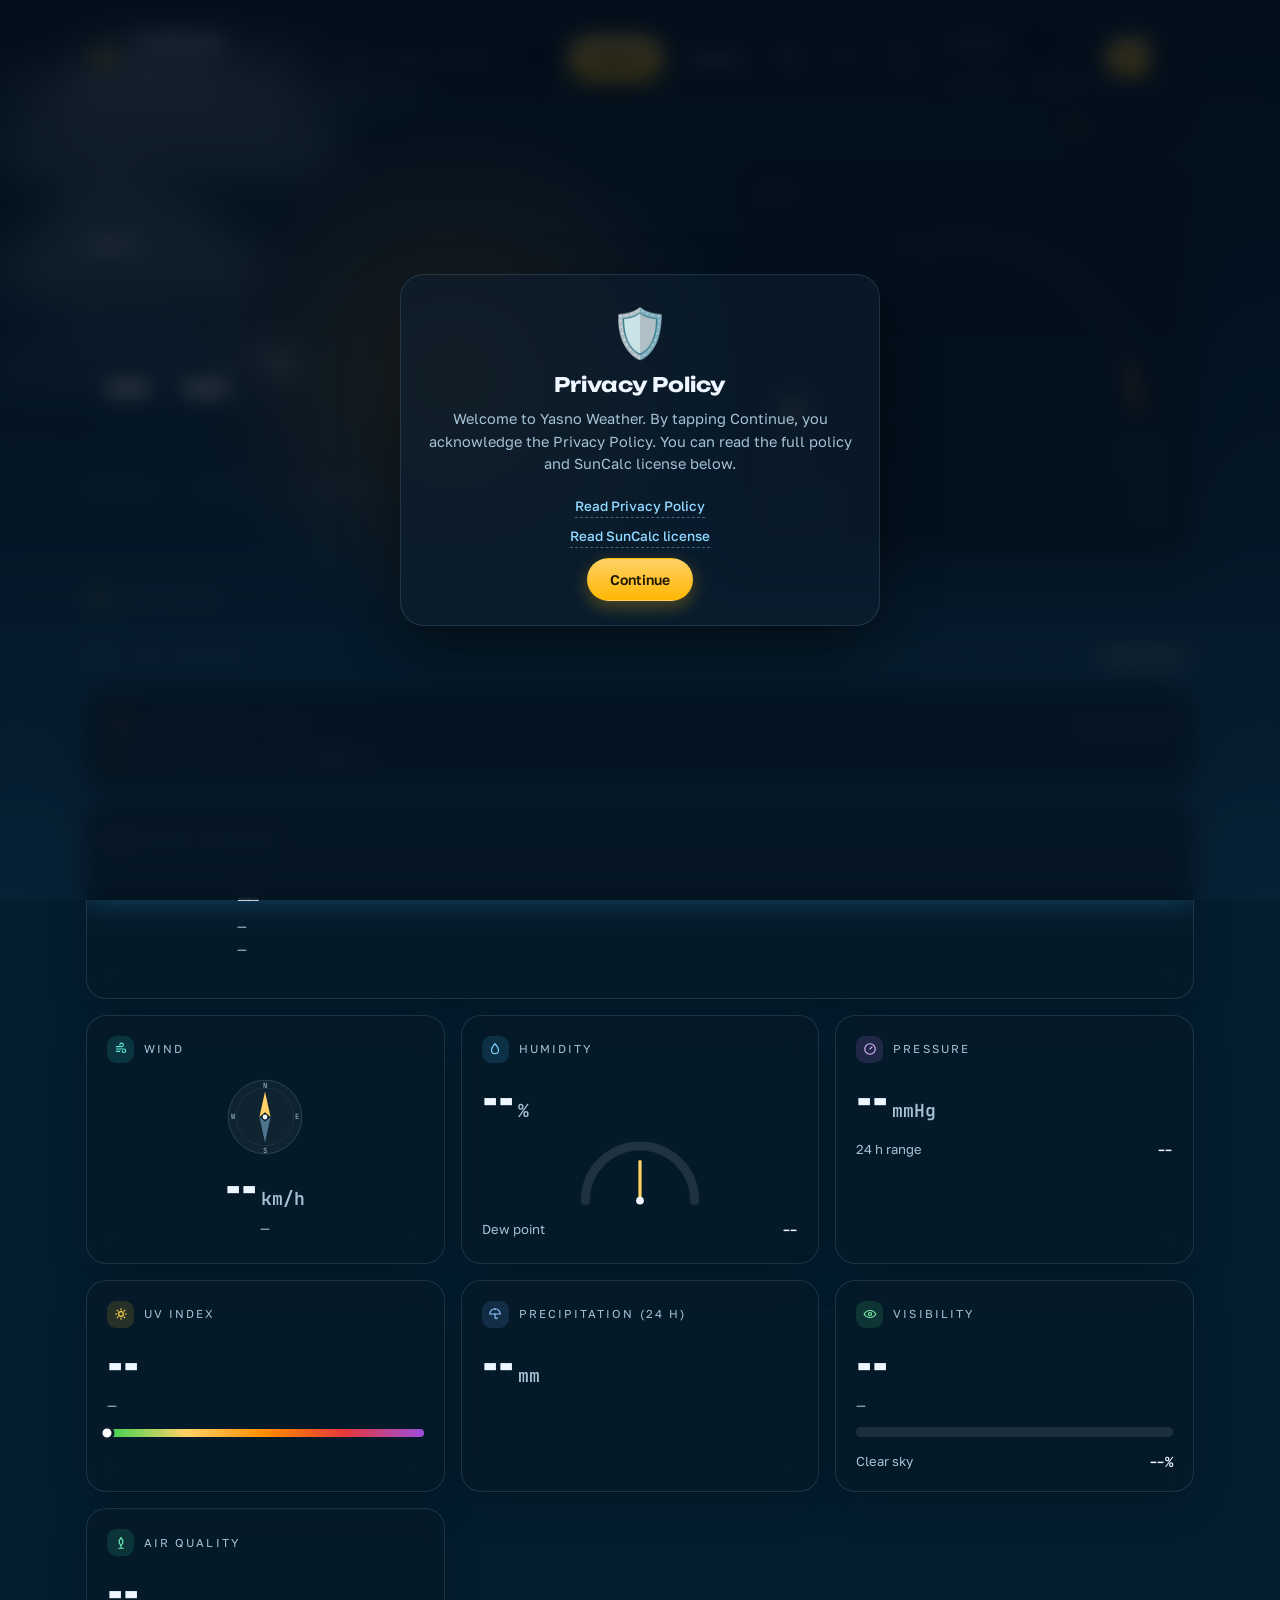
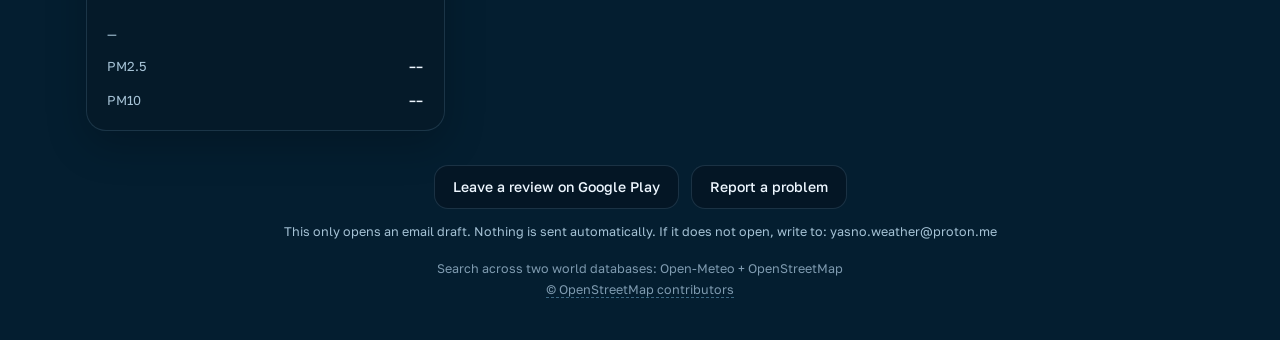
==== index.html @ 5a2e1b1b "Add files via upload" ====
<!DOCTYPE html>
<html lang="en">
<head>
<meta charset="UTF-8">
<meta name="viewport" content="width=device-width, initial-scale=1">
<meta name="theme-color" content="#041e30">
<meta name="apple-mobile-web-app-capable" content="yes">
<meta name="mobile-web-app-capable" content="yes">
<meta name="apple-mobile-web-app-status-bar-style" content="black-translucent">
<meta name="apple-mobile-web-app-title" content="Yasno">
<title>Yasno — smart weather worldwide</title>
<meta name="description" content="Yasno — accurate weather forecast for any city, village or island worldwide. Free, no ads, works offline.">
<link rel="preconnect" href="https://fonts.googleapis.com">
<link rel="preconnect" href="https://fonts.gstatic.com" crossorigin>
<link href="https://fonts.googleapis.com/css2?family=Unbounded:wght@500;700&family=Golos+Text:wght@400;500;600&family=JetBrains+Mono:wght@400;600;700&display=swap" rel="stylesheet">
<link rel="manifest" href="manifest.json">
<link rel="apple-touch-icon" href="icon-192.png">

<style>
:root{
  --ink:#eef7ff; --mut:#a6c3d6; --dim:#7f9bb0;
  --panel:rgba(9,24,38,.55); --panel2:rgba(13,31,48,.6); --line:rgba(160,215,255,.14);
  --acc:#ffb703; --acc2:#8fd8ff;
  --disp:'Unbounded',system-ui,sans-serif;
  --body:'Golos Text',system-ui,sans-serif;
  --mono:'JetBrains Mono',ui-monospace,monospace;
  --sky1:#041e30; --sky2:#0c4468; --sky3:#1f86c0; --glow:rgba(255,178,64,.55);
  --amb1:rgba(255,183,3,.16); --amb2:rgba(64,180,255,.14); --cloud:#d7ecfb;
}
body.wx-2{--sky1:#0c2434;--sky2:#2c5068;--sky3:#5d8798;--glow:rgba(255,214,120,.4);--amb1:rgba(255,214,120,.13);--amb2:rgba(120,160,180,.12);--cloud:#d8e7f0}
body.wx-3{--sky1:#101f2c;--sky2:#2c4152;--sky3:#56707f;--glow:rgba(220,230,235,.25);--amb1:rgba(180,200,215,.1);--amb2:rgba(100,128,146,.12);--cloud:#bfced9}
body.wx-45{--sky1:#16222b;--sky2:#364a52;--sky3:#647983;--glow:rgba(210,222,228,.22);--amb1:rgba(195,208,214,.1);--amb2:rgba(135,153,160,.1);--cloud:#c9d5da}
body.wx-48{--sky1:#131e2a;--sky2:#314255;--sky3:#637b96;--glow:rgba(210,228,240,.24);--amb1:rgba(205,225,240,.1);--amb2:rgba(145,170,190,.1);--cloud:#d6e2ee}
body.wx-rain{--sky1:#071c2c;--sky2:#133d58;--sky3:#2c7290;--glow:rgba(120,200,245,.24);--amb1:rgba(80,170,220,.14);--amb2:rgba(30,95,135,.15);--cloud:#a3bccd}
body.wx-frz{--sky1:#07202c;--sky2:#14505c;--sky3:#2f8288;--glow:rgba(150,230,235,.26);--amb1:rgba(120,215,225,.13);--amb2:rgba(60,145,165,.13);--cloud:#bcdfe4}
body.wx-snow{--sky1:#0e1c30;--sky2:#2c4162;--sky3:#5a7798;--glow:rgba(215,235,255,.3);--amb1:rgba(205,230,255,.15);--amb2:rgba(145,175,215,.13);--cloud:#e2ecf8}
body.wx-storm{--sky1:#0c1424;--sky2:#202d50;--sky3:#43507a;--glow:rgba(255,205,90,.26);--amb1:rgba(130,140,230,.15);--amb2:rgba(255,185,60,.1);--cloud:#959fc2}
body.night{--sky1:#030b17;--sky2:#0a1e38;--sky3:#123253;--glow:rgba(195,222,255,.3);--amb1:rgba(140,185,255,.1);--amb2:rgba(255,190,60,.06);--cloud:#3a587a}

*{margin:0;padding:0;box-sizing:border-box}
html{-webkit-text-size-adjust:100%}
body{font-family:var(--body);color:var(--ink);background:var(--sky1);min-height:100vh;overflow-x:hidden}
button{font-family:inherit;color:inherit;background:none;border:0;cursor:pointer;touch-action:manipulation}
:focus-visible{outline:2px solid var(--acc2);outline-offset:2px;border-radius:6px}

.rays{transform-box:fill-box;transform-origin:center;animation:sunspin 22s linear infinite}
@keyframes sunspin{to{transform:rotate(360deg)}}
.bolt{animation:boltfl 2.2s ease-in-out infinite}
@keyframes boltfl{0%,44%,56%,78%,100%{opacity:1}50%{opacity:.25}70%{opacity:.55}}

#sky{position:fixed;inset:0;z-index:0;overflow:hidden;
  background:linear-gradient(180deg,var(--sky1) 0%,var(--sky2) 52%,var(--sky3) 100%);
  transition:background 1.8s ease}
#stars{position:absolute;inset:0;opacity:0;transition:opacity 2s}
body.night #stars{opacity:1}
.star{position:absolute;border-radius:50%;background:#dcecff;animation:tw var(--d,3s) ease-in-out var(--dl,0s) infinite alternate}
@keyframes tw{from{opacity:.15;transform:scale(.7)}to{opacity:.95;transform:scale(1.15)}}
#halo{position:absolute;left:12%;top:8%;width:min(600px,72vw);aspect-ratio:1;border-radius:50%;
  background:radial-gradient(circle,var(--glow),transparent 62%);filter:blur(6px);
  animation:breathe 9s ease-in-out infinite;transition:background 1.8s}
@keyframes breathe{0%,100%{transform:scale(1);opacity:.85}50%{transform:scale(1.09);opacity:1}}
.cloud{position:absolute;height:70px;filter:blur(22px);background:var(--cloud);border-radius:100px;
  opacity:.34;animation:drift var(--cd,140s) linear var(--cl,0s) infinite;transition:background 1.8s}
.cloud::before,.cloud::after{content:'';position:absolute;background:inherit;border-radius:50%}
.cloud::before{width:55%;height:170%;left:16%;top:-85%}
.cloud::after{width:38%;height:120%;right:12%;top:-52%}
.cloud.far{height:44px;filter:blur(16px);opacity:.17}
@keyframes drift{from{transform:translateX(-42vw)}to{transform:translateX(112vw)}}
#ambient{position:absolute;inset:0;pointer-events:none}
.amb{position:absolute;inset:-15%;mix-blend-mode:screen;animation:ambp 18s ease-in-out infinite alternate;transition:opacity 2s;opacity:0}
.amb.a1{background:radial-gradient(620px 440px at 22% 28%,var(--amb1),transparent 70%)}
.amb.a2{background:radial-gradient(720px 540px at 82% 74%,var(--amb2),transparent 70%);animation-delay:-9s}
.amb.on{opacity:1}
@keyframes ambp{from{transform:translate(0,0) scale(1)}to{transform:translate(3%,-3%) scale(1.08)}}
#precip{position:absolute;inset:0;overflow:hidden}
.drop{position:absolute;top:-90px;width:1.5px;border-radius:2px;
  background:linear-gradient(rgba(178,224,255,0),rgba(178,224,255,.78));
  animation:fall var(--pd,1s) linear var(--pl,0s) infinite}
@keyframes fall{to{transform:translateY(118vh)}}
.flake{position:absolute;top:-40px;border-radius:50%;background:#eef7ff;opacity:var(--fo,.8);
  animation:snowfall var(--pd,9s) linear var(--pl,0s) infinite}
@keyframes snowfall{to{transform:translate(var(--dx,0),116vh)}}
#lightning{position:absolute;inset:0;background:#e8f2ff;opacity:0;pointer-events:none}
#lightning.flash{animation:flash .8s ease-out}
@keyframes flash{0%{opacity:0}6%{opacity:.85}14%{opacity:.08}22%{opacity:.5}36%{opacity:0}100%{opacity:0}}

#app{position:relative;z-index:1;max-width:1180px;margin:0 auto;padding:22px clamp(14px,4vw,36px) 40px}
.reveal{opacity:0;transform:translateY(22px);animation:pop .7s cubic-bezier(.22,.9,.3,1) var(--d,0s) forwards}
@keyframes pop{to{opacity:1;transform:none}}
@keyframes popS{from{opacity:0;transform:translateY(16px)}to{opacity:1;transform:none}}

.top{display:flex;gap:14px;align-items:center;flex-wrap:wrap;padding-bottom:14px}
.logo{display:flex;align-items:center;gap:11px;user-select:none;width:200px;flex:0 0 200px;min-width:0}
.logo svg{width:36px;height:36px;filter:drop-shadow(0 0 12px rgba(255,183,3,.5));flex:none}
.logo b{font:700 19px/1 var(--disp);letter-spacing:.08em}
.logo small{display:-webkit-box;-webkit-line-clamp:2;-webkit-box-orient:vertical;overflow:hidden;font:400 9.5px/1.3 var(--body);letter-spacing:.18em;text-transform:uppercase;color:var(--mut);margin-top:4px;max-width:100%}
.logo > div{min-width:0;flex:1}
.searchRow{display:flex;gap:10px;flex:1;min-width:260px;max-width:640px}
.search{position:relative;flex:1}
.search>svg{position:absolute;left:15px;top:50%;transform:translateY(-50%);width:17px;height:17px;color:var(--mut);pointer-events:none}
#q{width:100%;padding:13px 46px 13px 42px;border-radius:999px;border:1px solid var(--line);
  background:rgba(6,18,30,.55);color:var(--ink);font:500 15px var(--body);transition:.25s}
#q::placeholder{color:var(--dim)}
#q:focus{outline:none;border-color:rgba(255,209,102,.55);box-shadow:0 0 0 4px rgba(255,209,102,.13);background:rgba(6,18,30,.75)}
#clear{position:absolute;right:8px;top:50%;transform:translateY(-50%);width:30px;height:30px;border-radius:50%;
  color:var(--mut);font-size:17px;display:none;transition:.2s}
#clear:hover{background:rgba(255,255,255,.1);color:#fff}
#clear.show{display:block}
#goBtn{padding:0 24px;min-width:96px;border-radius:999px;font:600 14px var(--body);color:#231a04;flex:none;
  background:linear-gradient(180deg,#ffd166,#ffb703);transition:.25s;box-shadow:0 6px 18px rgba(255,183,3,.3)}
#goBtn:hover{transform:translateY(-2px);box-shadow:0 10px 24px rgba(255,183,3,.42)}
#goBtn:disabled{opacity:.65;transform:none;cursor:wait}
#errBar{display:none;align-items:center;gap:14px;margin:8px 0 14px;padding:13px 16px;border-radius:14px;
  background:rgba(80,20,30,.6);border:1px solid rgba(255,120,120,.4);color:#ffd7d7;font-size:14px;
  backdrop-filter:blur(10px);animation:popS .4s both}
#errBar.show{display:flex}
#errBar.warn{background:rgba(74,54,10,.65);border-color:rgba(255,205,90,.45);color:#ffe9bd}
#errMsg{flex:1;line-height:1.45}
#errRetry{flex:none;padding:9px 18px;border-radius:999px;background:rgba(255,255,255,.16);font-weight:600;transition:.2s;color:inherit}
#errRetry:hover{background:rgba(255,255,255,.28)}

#pickBar{display:none;flex-wrap:wrap;align-items:center;gap:12px;margin:8px 0 14px;padding:13px 16px;border-radius:14px;
  background:rgba(10,40,60,.68);border:1px solid rgba(143,216,255,.4);color:#d7ecfb;font-size:14px;
  backdrop-filter:blur(10px);animation:popS .4s both}
#pickBar.show{display:flex}
#pickBtns{display:flex;gap:8px;flex-wrap:wrap}
.pbtn{padding:9px 16px;border-radius:999px;background:rgba(255,255,255,.12);border:1px solid rgba(255,255,255,.16);
  font-weight:600;font-size:13.5px;transition:.2s;color:var(--ink)}
.pbtn:hover{background:rgba(255,209,102,.22);border-color:rgba(255,209,102,.55);transform:translateY(-1px)}

.icoBtn{width:46px;height:46px;border-radius:50%;border:1px solid var(--line);background:rgba(6,18,30,.55);
  display:grid;place-items:center;transition:.25s;flex:none}
.icoBtn svg{width:19px;height:19px;color:var(--acc2)}
.icoBtn:hover{border-color:rgba(255,209,102,.5);transform:translateY(-2px);box-shadow:0 8px 20px rgba(0,0,0,.3)}
.icoBtn.spin svg{animation:spin 1s linear infinite}
.icoRow{display:flex;gap:10px;align-items:center;flex:none;flex-wrap:wrap}
@keyframes spin{to{transform:rotate(360deg)}}
.seg{display:flex;border:1px solid var(--line);border-radius:999px;overflow:hidden;background:rgba(6,18,30,.55);flex:none}
.seg button{padding:11px 14px;font:600 13px var(--mono);color:var(--mut);transition:.25s}
.seg button.on{background:linear-gradient(180deg,#ffd166,#ffb703);color:#231a04}

#langSel{appearance:none;-webkit-appearance:none;width:150px;max-width:150px;padding:11px 30px 11px 14px;border-radius:999px;
  border:1px solid var(--line);background:rgba(6,18,30,.55) url('data:image/svg+xml;utf8,<svg xmlns="http://www.w3.org/2000/svg" width="10" height="6" fill="none"><path d="M1 1l4 4 4-4" stroke="%238fd8ff" stroke-width="1.6" stroke-linecap="round"/></svg>') no-repeat right 12px center;
  color:var(--ink);font:600 13px var(--mono);cursor:pointer;transition:.25s}
#langSel:hover{border-color:rgba(255,209,102,.5)}
#langSel option{background:#0a1a28;color:#eef7ff}
.langTools{display:flex;flex-direction:column;align-items:stretch;gap:5px;flex:none}
.langToolActions{display:flex;gap:5px;justify-content:center}
.langToolBtn{display:inline-flex;align-items:center;justify-content:center;gap:4px;min-height:25px;padding:4px 7px;border:1px solid var(--line);border-radius:9px;background:rgba(6,18,30,.55);color:var(--mut);font:500 9px var(--body);white-space:nowrap;cursor:pointer;transition:.2s}
.langToolBtn svg{width:12px;height:12px;flex:none;color:var(--acc2)}
.langToolBtn:hover{border-color:rgba(255,209,102,.5);color:var(--ink);background:rgba(255,255,255,.08)}

#chipClock{margin-left:auto;display:flex;align-items:center;gap:8px;padding:10px 16px;border-radius:999px;
  border:1px solid var(--line);background:rgba(6,18,30,.45);font:600 13px var(--mono);color:var(--mut)}
#chipClock svg{width:15px;height:15px;color:#ffd166}
 #cityDate{font-size:11px;color:var(--dim);white-space:nowrap}

.hero{display:grid;grid-template-columns:1.15fr .85fr;gap:26px;align-items:center;margin-bottom:26px}
.hcity{font:700 clamp(24px,3.6vw,40px)/1.2 var(--disp)}
.hcity .geoLbl{color:#ffd166}
.hsub{color:var(--mut);font-size:14.5px;margin-top:8px;display:flex;gap:10px;align-items:center;flex-wrap:wrap}
.enName{color:var(--acc2);opacity:.85}
.hdesc{margin-top:16px;font-size:17px;font-weight:500;color:#e2f1fb}
.hrow{display:flex;align-items:center;gap:14px;margin-top:2px;flex-wrap:wrap}
.hbig{font:600 clamp(76px,12vw,140px)/1 var(--mono);letter-spacing:-.05em;color:#f4f9ff;
  filter:drop-shadow(0 10px 32px rgba(140,190,255,.2));transition:color .6s}
.hbig.hot{background:linear-gradient(180deg,#fff6d8 12%,#ffc23d 92%);
  -webkit-background-clip:text;background-clip:text;color:transparent;
  filter:drop-shadow(0 10px 32px rgba(255,176,32,.35))}
.hbig.cold{background:linear-gradient(180deg,#f0fbff 10%,#7cc7ff 92%);
  -webkit-background-clip:text;background-clip:text;color:transparent;
  filter:drop-shadow(0 10px 32px rgba(90,180,255,.35))}
.hu{font:600 clamp(22px,3vw,34px) var(--mono);color:#eaf2f8;align-self:flex-start;margin-top:clamp(12px,2vw,26px);transition:color .6s}
.hico svg{width:clamp(84px,10vw,128px);height:auto;filter:drop-shadow(0 10px 30px rgba(0,0,0,.35))}
.hfact{display:flex;gap:22px;flex-wrap:wrap;margin-top:22px;color:var(--mut);font-size:14px}
.hfact b{color:var(--ink);font:600 15px var(--mono)}
.hfact span{display:flex;gap:7px;align-items:center}
.hfact span::before{content:'';width:5px;height:5px;border-radius:50%;background:linear-gradient(135deg,#ffd166,#ff8f3f)}
.hfact span:first-child::before{display:none}
.suncard{background:var(--panel);border:1px solid var(--line);border-radius:22px;padding:22px 24px;
  backdrop-filter:blur(14px);box-shadow:0 20px 50px rgba(0,0,0,.28)}
.shead{display:flex;justify-content:space-between;align-items:center;font-size:12px;letter-spacing:.16em;
  text-transform:uppercase;color:var(--mut);margin-bottom:6px}
.shead b{font:700 13px var(--mono);color:#ffd166;letter-spacing:0}
#sunSvg{width:100%;display:block}
#sunArc{stroke-dasharray:264;transition:stroke-dashoffset 1.2s cubic-bezier(.3,.8,.3,1)}
.sunrow{display:flex;justify-content:space-between;margin-top:10px;font-size:13px;color:var(--mut)}
.sunrows2{display:flex;flex-direction:column;gap:6px;margin-top:6px;font-size:13px;color:var(--mut)}
.srow2{display:flex;justify-content:space-between;align-items:baseline;gap:10px}
.srow2 b{font:600 13px var(--mono);color:var(--ink);white-space:nowrap}
.sunrow b{display:block;font:600 17px var(--mono);color:var(--ink);margin-top:3px;white-space:nowrap}
.sunrow:last-child{text-align:right}

.ctitle{display:flex;align-items:center;gap:10px;font-size:11.5px;letter-spacing:.18em;text-transform:uppercase;
  color:var(--mut);margin-bottom:14px}
.ctitle .ci{width:27px;height:27px;border-radius:9px;display:grid;place-items:center;flex:none;
  background:var(--chip,rgba(255,255,255,.08))}
.ctitle .ci svg{width:14px;height:14px;color:var(--cic,#ffd166)}
.ctitle small{margin-left:auto;letter-spacing:0;text-transform:none;font-size:12px;color:var(--dim)}

.strip{display:flex;gap:10px;overflow-x:auto;padding:4px 2px 14px;scroll-snap-type:x proximity}
.strip::-webkit-scrollbar{height:8px}
.strip::-webkit-scrollbar-thumb{background:rgba(160,215,255,.22);border-radius:8px}
.hitem{scroll-snap-align:start;flex:none;display:flex;flex-direction:column;align-items:center;gap:7px;
  min-width:78px;padding:14px 8px 12px;border-radius:16px;border:1px solid var(--line);background:var(--panel);
  transition:.25s;cursor:default}
.hitem:hover{transform:translateY(-4px);background:var(--panel2);border-color:rgba(255,209,102,.35)}
.hitem.now{border-color:rgba(255,183,3,.55);
  background:linear-gradient(180deg,rgba(255,183,3,.16),rgba(255,183,3,.04))}
.ht{font:500 12px var(--mono);color:var(--mut)}
.hitem svg{width:27px;height:27px;filter:drop-shadow(0 4px 10px rgba(0,0,0,.25))}
.htv{font:700 16px var(--mono)}
.hp{font:500 11px var(--mono);color:var(--acc2);min-height:13px}

.days5{display:grid;grid-template-columns:repeat(auto-fit,minmax(175px,1fr));gap:14px}
.dcard{position:relative;overflow:hidden;background:var(--panel);border:1px solid var(--line);border-radius:20px;
  padding:16px 16px 14px;backdrop-filter:blur(14px);box-shadow:0 14px 36px rgba(0,0,0,.22);
  transition:transform .3s,border-color .3s,box-shadow .3s;animation:popS .6s var(--d,0s) both}
.dcard::before{content:'';position:absolute;inset:0 0 auto 0;height:3px;
  background:linear-gradient(90deg,transparent,var(--tint,#ffd166),transparent);opacity:.95}
.dcard:hover{transform:translateY(-5px);border-color:rgba(255,215,130,.4);box-shadow:0 20px 44px rgba(0,0,0,.35)}
.dcard.today{background:linear-gradient(180deg,rgba(255,183,3,.14),rgba(255,183,3,.03)),var(--panel);
  border-color:rgba(255,183,3,.4)}
.dhead{display:flex;justify-content:space-between;align-items:baseline;font-size:12.5px;color:var(--mut)}
.dhead b{color:var(--ink);font-size:14px;text-transform:capitalize}
.dico{margin:12px 0 8px}
.dico svg{width:48px;height:48px;filter:drop-shadow(0 6px 16px rgba(0,0,0,.3))}
.dtemps{display:flex;align-items:baseline;gap:9px}
.dtemps b{font:700 29px var(--mono)}
.dtemps span{font:500 15px var(--mono);color:var(--dim)}
.dfeels{font-size:12.5px;color:var(--mut);margin-top:4px}
.dfeels b{color:#ffd9a0;font:600 13px var(--mono)}
.dmetrics{margin-top:13px;display:flex;flex-direction:column;gap:8px;border-top:1px solid rgba(255,255,255,.08);
  padding-top:12px;font-size:12.5px;color:var(--mut)}
.dmetrics .row{display:flex;justify-content:space-between;align-items:center}
.dmetrics .lbl{display:flex;align-items:center;gap:6px}
.dmetrics svg{width:13px;height:13px;flex:none}
.dmetrics b{font:600 13px var(--mono);color:var(--ink)}
.c-hum svg{color:#7cc7ff}.v-hum{color:#9fdcff!important}
.c-press svg{color:#c9b3ff}.v-press{color:#dcc8ff!important}
.c-prob svg{color:#ffd28f}.v-prob{color:#ffd9a0!important}

.grid{display:grid;grid-template-columns:repeat(12,1fr);gap:16px;margin-top:6px}
.card{background:var(--panel);border:1px solid var(--line);border-radius:20px;padding:20px;
  backdrop-filter:blur(14px);box-shadow:0 14px 40px rgba(0,0,0,.22);
  transition:transform .3s,border-color .3s,box-shadow .3s}
.card:hover{transform:translateY(-4px);border-color:rgba(160,215,255,.32);box-shadow:0 22px 50px rgba(0,0,0,.32)}
.c-big{font:700 clamp(28px,4vw,44px)/1.1 var(--disp);display:flex;align-items:baseline;flex-wrap:wrap;gap:4px}
.c-big i{font:600 clamp(14px,3vw,18px) var(--mono);font-style:normal;color:var(--mut);margin-left:0}
.c-sub{color:var(--mut);font-size:13.5px;margin-top:7px}
.span4{grid-column:span 4}.span12{grid-column:span 12}
#chart{width:100%;height:auto;display:block}
.legend{display:flex;flex-wrap:wrap;gap:10px 18px;margin-top:10px;font-size:12px;color:var(--mut)}
.legend i{display:inline-block;width:16px;height:3px;border-radius:3px;margin-right:7px;vertical-align:middle;font-style:normal}
.legend .l1 i{background:linear-gradient(90deg,#ffe066,#ffb703)}.legend .l2 i{background:var(--acc2)}.legend .l3 i{background:rgba(143,216,255,.55)}
.windbox{display:flex;flex-direction:column;align-items:center;text-align:center;gap:8px;margin-top:10px}
#windVal{justify-content:center;text-align:center}
.compass{width:80px;height:80px;flex:none}
.compass .needle{transition:transform 1s cubic-bezier(.3,1.4,.4,1);transform-origin:50px 50px;transform-box:view-box}
.sunpct{margin-top:14px;height:10px;border-radius:8px;overflow:hidden;background:rgba(255,255,255,.09)}
.sunpct div{height:100%;width:0;border-radius:8px;background:linear-gradient(90deg,#ffe066,#ff8f3f);transition:width 1.4s cubic-bezier(.3,.8,.3,1)}
.uvscale{margin-top:16px;height:8px;border-radius:8px;background:linear-gradient(90deg,#39d353,#ffd166,#ff8c00,#e5383b,#9d4edd);position:relative}
.uvscale b{position:absolute;top:50%;width:15px;height:15px;border-radius:50%;background:#fff;border:3px solid #0b1c2c;
  transform:translate(-50%,-50%);left:0;transition:left 1.2s cubic-bezier(.3,.8,.3,1)}
.gauge{position:relative;width:130px;height:72px;margin:8px auto 0}
.gauge svg{width:100%;overflow:visible}
.gauge .gn{transition:transform 1s cubic-bezier(.3,1.3,.4,1);transform-origin:50px 52px}
.hrow2{display:flex;justify-content:space-between;align-items:flex-start;gap:6px;flex-wrap:wrap;margin-top:16px;font-size:13px;color:var(--mut);line-height:1.3}
.hrow2 b{color:var(--ink);font:600 clamp(13px,3vw,14px) var(--mono);white-space:nowrap}
.hrow2 span{word-break:break-word}

.moonwrap{display:flex;gap:26px;flex-wrap:wrap;align-items:center;justify-content:space-between}
.moonmain{display:flex;gap:18px;align-items:center}
.moonemo{width:112px;height:112px;display:grid;place-items:center;flex:none}
.moonname{font:700 19px var(--disp)}
.moonBig{width:112px;height:112px;filter:drop-shadow(0 0 26px rgba(190,210,255,.35))}
.moonSmall{width:36px;height:36px;filter:drop-shadow(0 0 7px rgba(190,210,255,.25))}
.moonBig.south,.moonSmall.south{transform:scaleX(-1)}
.moonstrip{display:flex;gap:8px;overflow-x:auto;padding:2px}
.mday{display:flex;flex-direction:column;align-items:center;gap:6px;min-width:62px;padding:10px 6px;
  border-radius:12px;background:rgba(255,255,255,.05);border:1px solid var(--line);transition:.2s}
.mday:hover{background:rgba(255,255,255,.1);transform:translateY(-2px)}
.mday .mw{font:500 10.5px var(--mono);color:var(--mut);text-transform:capitalize}
.mday .mi{font:600 11px var(--mono);color:var(--acc2)}

.foot{margin-top:34px;text-align:center;color:var(--dim);font-size:12.5px;line-height:1.7}
.foot a{color:var(--acc2);text-decoration:none;border-bottom:1px dashed rgba(143,216,255,.4)}
.foot b{color:var(--mut)}
.feedback-actions{display:flex;justify-content:center;flex-wrap:wrap;gap:12px;margin-bottom:12px}
.foot .feedback-link{display:inline-flex;align-items:center;justify-content:center;min-height:44px;max-width:100%;padding:10px 18px;border:1px solid var(--line);border-radius:14px;background:rgba(6,18,30,.55);color:var(--ink);font:500 14px/1.5 var(--body);text-decoration:none;transition:background .2s,border-color .2s}
.foot .feedback-link:hover{background:rgba(6,18,30,.8);border-color:var(--acc2)}
.foot .feedback-link:focus-visible{outline:2px solid var(--acc2);outline-offset:3px}
.foot .feedback-link:active{background:rgba(143,216,255,.16)}
.feedback-email{margin-bottom:16px;color:var(--mut);overflow-wrap:anywhere}

#toast{position:fixed;left:50%;bottom:26px;translate:-50% 20px;z-index:99;opacity:0;pointer-events:none;
  background:rgba(10,28,44,.92);border:1px solid rgba(160,215,255,.3);color:#d7ecfb;padding:13px 20px;border-radius:14px;
  font-size:14px;box-shadow:0 16px 40px rgba(0,0,0,.5);transition:.35s;max-width:92vw;text-align:center}
#toast.show{opacity:1;translate:-50% 0}
#toast.country{background:linear-gradient(135deg,rgba(96,68,9,.95),rgba(58,42,8,.92));
  border:1px solid rgba(255,209,102,.6);color:#ffedc2;max-width:min(92vw,600px);padding:15px 22px;font-size:14.5px;
  box-shadow:0 18px 50px rgba(0,0,0,.5),0 0 30px rgba(255,183,3,.15)}

@media(max-width:768px){
  .c-big i{white-space:nowrap;font-size:clamp(13px,3.8vw,18px)}
}
@media(max-width:1020px){ .days5{grid-template-columns:repeat(auto-fill,minmax(170px,1fr))} }
@media(max-width:960px){
  .hero{grid-template-columns:1fr}
  .span4{grid-column:span 6}
  #chipClock { margin-left: 0; padding: 8px 14px; font-size: 12px; }
}
@media(max-width:640px){
  #app{padding:16px 12px 32px}
  .top{gap:10px;padding-bottom:10px}
  .searchRow{order:5;flex-basis:100%;max-width:none;min-width:0}
  #q{padding:16px 50px 16px 46px;font-size:16px;border-radius:18px}
  .search>svg{width:20px;height:20px;left:16px}
  #clear{width:40px;height:40px;right:6px;font-size:19px}
  #goBtn{padding:0 20px;border-radius:18px;font-size:15px;min-width:88px}
  .icoBtn{width:48px;height:48px}
  .seg button{padding:12px 12px}
  #langSel{max-width:120px}
  #errBar,#pickBar{flex-wrap:wrap;font-size:13.5px}
  .hero{gap:16px}
  .hfact{gap:14px}
  .card{padding:16px}
  .windbox{gap:12px}
  .strip{gap:8px}
  .moonwrap{gap:14px}
  .c-big i{white-space:nowrap;font-size:clamp(13px,3.8vw,18px)}
}
@media(max-width:480px){
  .days5{grid-template-columns:1fr 1fr}
  .dtemps b{font-size:24px}
  .dico svg{width:40px;height:40px}
  .logo b{font-size:16px}
  .logo svg{width:30px;height:30px}
  .hbig{font-size:clamp(58px,17vw,88px)}
  .compass{width:80px;height:80px}
  .suncard{padding:16px}
  .moonemo,.moonBig{width:88px;height:88px}
}
@media(prefers-reduced-motion:reduce){
  *,*::before,*::after{animation:none!important;transition:none!important}
  .reveal{opacity:1;transform:none}
}

#geoModal{position:fixed;inset:0;z-index:100000;display:flex;align-items:center;justify-content:center;padding:16px}
#geoModal .geo-back{position:absolute;inset:0;background:rgba(3,11,23,.82);backdrop-filter:blur(8px)}
#geoModal .geo-box{position:relative;z-index:1;max-width:460px;width:100%;background:var(--panel2);border:1px solid var(--line);border-radius:24px;padding:28px 26px 24px;text-align:center;box-shadow:0 24px 60px rgba(0,0,0,.45)}
.geo-icon{font-size:52px;margin-bottom:10px}
.geo-box h2{font:700 20px/1.3 var(--disp);margin-bottom:10px;color:var(--ink)}
.geo-box p{font-size:14.5px;color:var(--mut);line-height:1.55;margin-bottom:22px}
.geo-actions{display:flex;gap:12px;justify-content:center;flex-wrap:wrap}
.geo-actions button{padding:12px 22px;border-radius:999px;font:600 14px var(--body);border:1px solid var(--line);background:rgba(255,255,255,.08);color:var(--ink);cursor:pointer;transition:.2s}
.geo-actions button:hover{transform:translateY(-2px)}
.geo-lang{margin-bottom:16px}
#geoLangSel{appearance:none;-webkit-appearance:none;width:100%;max-width:240px;padding:10px 34px 10px 14px;border-radius:999px;border:1px solid var(--line);background:rgba(6,18,30,.55) url('data:image/svg+xml;utf8,<svg xmlns="http://www.w3.org/2000/svg" width="10" height="6" fill="none"><path d="M1 1l4 4 4-4" stroke="%238fd8ff" stroke-width="1.6" stroke-linecap="round"/></svg>') no-repeat right 12px center;color:var(--ink);font:600 13px var(--mono);cursor:pointer;transition:.25s}
#geoLangSel:hover{border-color:rgba(255,209,102,.5)}
#geoLangSel option{background:#0a1a28;color:#eef7ff}
#geoAllow{background:linear-gradient(180deg,#ffd166,#ffb703);color:#231a04;border-color:transparent;box-shadow:0 6px 18px rgba(255,183,3,.3)}
#geoAllow:hover{box-shadow:0 10px 24px rgba(255,183,3,.42)}
#splash-screen {
    position: fixed;
    top: 0; left: 0; width: 100%; height: 100%;
    background-color: #0d233a;
    display: flex; justify-content: center; align-items: center;
    z-index: 99999;
    transition: opacity 0.4s ease, visibility 0.4s ease;
}
.splash-content { text-align: center; font-family: inherit; }
.splash-sun {
    font-size: 90px; margin-bottom: 15px; display: inline-block;
    filter: drop-shadow(0 0 20px rgba(255, 165, 0, 0.6));
    animation: splash-pulse 2s infinite ease-in-out;
}
.splash-title {
    color: #fba919; font-size: 42px; font-weight: 800;
    letter-spacing: 2px; margin: 0 0 5px 0; text-transform: uppercase;
}
.splash-subtitle {
    color: #ffffff; font-size: 14px; font-weight: 400;
    letter-spacing: 3px; margin: 0; opacity: 0.7; text-transform: uppercase;
}
@keyframes splash-pulse {
    0% { transform: scale(1); filter: drop-shadow(0 0 15px rgba(255, 165, 0, 0.5)); }
    50% { transform: scale(1.08); filter: drop-shadow(0 0 30px rgba(255, 165, 0, 0.8)); }
    100% { transform: scale(1); filter: drop-shadow(0 0 15px rgba(255, 165, 0, 0.5)); }
}
#splash-screen.hidden { opacity: 0; visibility: hidden; }
#offlineModal{position:fixed;inset:0;z-index:100003;display:none;align-items:center;justify-content:center;padding:16px;background:#041e30;}
#offlineModal.show{display:flex}
#offlineModal .offline-back{position:absolute;inset:0;background:#041e30;}
#offlineModal .offline-box{position:relative;z-index:1;max-width:480px;width:100%;background:var(--panel2);border:1px solid var(--line);border-radius:24px;padding:30px 26px 26px;text-align:center;box-shadow:0 24px 60px rgba(0,0,0,.45);}
.offline-icon{font-size:52px;margin-bottom:12px}
.offline-box h2{font:700 20px/1.3 var(--disp);margin-bottom:10px;color:var(--ink)}
.offline-box p{font-size:14.5px;color:var(--mut);line-height:1.55;margin-bottom:22px}
.offline-actions{display:flex;gap:12px;justify-content:center;flex-wrap:wrap}
.offline-actions button{padding:12px 24px;border-radius:999px;font:600 14px var(--body);border:1px solid var(--line);background:rgba(255,255,255,.08);color:var(--ink);cursor:pointer;transition:.2s}
.offline-actions button:hover{transform:translateY(-2px)}
#offlineRetry{background:linear-gradient(180deg,#ffd166,#ffb703);color:#231a04;border-color:transparent;box-shadow:0 6px 18px rgba(255,183,3,.3)}
#offlineRetry:hover{box-shadow:0 10px 24px rgba(255,183,3,.42)}
@media(max-width:480px){
  #offlineModal .offline-box,#weatherErrModal .offline-box{padding:24px 18px 22px}
  .offline-box h2{font-size:18px}
  .offline-box p{font-size:13.5px}
}
#weatherErrModal{position:fixed;inset:0;z-index:100003;display:none;align-items:center;justify-content:center;padding:16px;background:#041e30;}
#weatherErrModal.show{display:flex}
#weatherErrModal .offline-back{position:absolute;inset:0;background:#041e30;}
#weatherErrModal .offline-box{position:relative;z-index:1;max-width:480px;width:100%;background:var(--panel2);border:1px solid var(--line);border-radius:24px;padding:30px 26px 26px;text-align:center;box-shadow:0 24px 60px rgba(0,0,0,.45);}
#privacyModal{position:fixed;inset:0;z-index:100001;display:flex;align-items:center;justify-content:center;padding:16px}
#privacyModal .priv-back{position:absolute;inset:0;background:rgba(3,11,23,.82);backdrop-filter:blur(10px)}
#privacyModal .priv-box{position:relative;z-index:1;max-width:480px;width:100%;background:var(--panel2);border:1px solid var(--line);border-radius:24px;padding:28px 26px 24px;text-align:center;box-shadow:0 24px 60px rgba(0,0,0,.45)}
.priv-icon{font-size:48px;margin-bottom:10px}
.priv-box h2{font:700 20px/1.3 var(--disp);margin-bottom:10px;color:var(--ink)}
.priv-box p{font-size:14.5px;color:var(--mut);line-height:1.55;margin-bottom:22px}
.priv-actions{display:flex;gap:12px;justify-content:center;flex-wrap:wrap}
.priv-actions button{padding:12px 22px;border-radius:999px;font:600 14px var(--body);border:1px solid var(--line);background:rgba(255,255,255,.08);color:var(--ink);cursor:pointer;transition:.2s}
.priv-actions button:hover{transform:translateY(-2px)}
#privAccept{background:linear-gradient(180deg,#ffd166,#ffb703);color:#231a04;border-color:transparent;box-shadow:0 6px 18px rgba(255,183,3,.3)}
#privAccept:hover{box-shadow:0 10px 24px rgba(255,183,3,.42)}
#privDecline:hover{background:rgba(255,100,100,.15);border-color:rgba(255,120,120,.5);color:#ffd7d7}
#privWarn{display:none;margin-top:14px;padding:10px 14px;border-radius:12px;background:rgba(80,20,30,.6);border:1px solid rgba(255,120,120,.4);color:#ffd7d7;font-size:13.5px;animation:popS .35s both}
#privWarn.show{display:block}
.priv-link{display:inline-block;margin-bottom:18px;color:var(--acc2);font-size:13.5px;text-decoration:none;border-bottom:1px dashed rgba(143,216,255,.4);transition:.2s}
.priv-link:hover{color:#fff;border-bottom-color:rgba(255,255,255,.5)}
#privacyModal .priv-actions button.priv-link{background:none;border:0;border-bottom:1px dashed rgba(143,216,255,.4);border-radius:0;box-shadow:none;color:var(--acc2);padding:0 0 3px;margin:0;font:500 13.5px var(--body)}
#privacyModal .priv-actions button.priv-link:hover{transform:none;color:#fff;border-bottom-color:rgba(255,255,255,.5)}
button.priv-link{background:none;border:none;border-bottom:1px dashed rgba(143,216,255,.4);cursor:pointer;font-family:inherit;padding:0}
@media(max-width:480px){
  #privacyModal .priv-box{padding:22px 18px 20px}
  .priv-box h2{font-size:18px}
  .priv-box p{font-size:13.5px}
  .priv-actions button{padding:11px 18px;font-size:13.5px}
}

/* ===== ПОЛНАЯ ПОЛИТИКА КОНФИДЕНЦИАЛЬНОСТИ (встроена в приложение) ===== */
#privacyFullModal{position:fixed;inset:0;z-index:100002;display:none;align-items:center;justify-content:center;padding:16px}
#privacyFullModal.show{display:flex}
.privf-back{position:absolute;inset:0;background:rgba(3,11,23,.88);backdrop-filter:blur(10px)}
.privf-box{position:relative;z-index:1;max-width:640px;width:100%;max-height:88vh;display:flex;flex-direction:column;
  background:var(--panel2);border:1px solid var(--line);border-radius:24px;overflow:hidden;box-shadow:0 24px 60px rgba(0,0,0,.45)}
.privf-head{display:grid;grid-template-columns:auto minmax(0,1fr) 36px;align-items:center;gap:12px;padding:20px 24px;border-bottom:1px solid var(--line)}
.privf-head .ico{font-size:30px}
.privf-head h2{font:700 13px/1.3 var(--disp);color:var(--ink);flex:1;min-width:0;overflow-wrap:anywhere}
.privf-lang{appearance:none;-webkit-appearance:none;grid-column:1 / -1;grid-row:2;margin-top:4px;width:150px;max-width:150px;padding:9px 30px 9px 12px;border-radius:999px;
  border:1px solid var(--line);background:rgba(6,18,30,.55) url('data:image/svg+xml;utf8,<svg xmlns="http://www.w3.org/2000/svg" width="10" height="6" fill="none"><path d="M1 1l4 4 4-4" stroke="%238fd8ff" stroke-width="1.6" stroke-linecap="round"/></svg>') no-repeat right 10px center;
  color:var(--ink);font:600 12px var(--mono);cursor:pointer;transition:.25s}
.privf-lang:hover{border-color:rgba(255,209,102,.5)}
.privf-lang option{background:#0a1a28;color:#eef7ff}
.privf-close{width:36px;height:36px;border-radius:50%;display:grid;place-items:center;cursor:pointer;
  background:rgba(255,255,255,.08);border:1px solid var(--line);color:var(--mut);font-size:16px;transition:.2s;flex:none}
.privf-close:hover{background:rgba(255,100,100,.2);color:#fff}
.privf-body{flex:1;overflow-y:auto;padding:20px 24px;line-height:1.65;text-align:left}
.privf-body::-webkit-scrollbar{width:6px}
.privf-body::-webkit-scrollbar-thumb{background:rgba(160,215,255,.2);border-radius:6px}
.privf-updated{font:500 12px var(--mono);color:var(--dim);margin-bottom:14px}
.privf-tldr{background:rgba(255,183,3,.1);border-left:3px solid var(--acc);border-radius:10px;padding:14px 16px;
  margin-bottom:20px;font-size:14px;color:#ffe9bd}
.privf-tldr b{color:var(--acc)}
.privf-section{margin-bottom:22px;padding-bottom:18px;border-bottom:1px solid rgba(160,215,255,.08)}
.privf-section:last-child{border-bottom:none;margin-bottom:0}
.privf-section h3{font:700 15px/1.3 var(--disp);color:var(--acc2);margin-bottom:10px}
.privf-section p{font-size:14px;color:var(--mut);margin-bottom:10px}
.privf-section p:last-child{margin-bottom:0}
.privf-section a{color:var(--acc2);text-decoration:none;border-bottom:1px dashed rgba(143,216,255,.4);transition:.2s}
.privf-section a:hover{color:#fff;border-bottom-color:rgba(255,255,255,.5)}
.privf-license{white-space:pre-wrap;overflow-wrap:anywhere;font:11.5px/1.6 var(--mono);color:var(--mut);margin:10px 0 0}
.privf-section ul{margin:8px 0 12px 0;padding-left:0;list-style:none}
.privf-section ul li{position:relative;padding-left:20px;margin-bottom:8px;font-size:14px;color:var(--mut)}
.privf-section ul li::before{content:'';position:absolute;left:0;top:9px;width:8px;height:8px;border-radius:50%;
  background:linear-gradient(135deg,#ffd166,#ff8f3f)}
.privf-actions{display:flex;gap:12px;padding:18px 24px;border-top:1px solid var(--line);flex-wrap:wrap;justify-content:center}
.privf-actions button{padding:12px 24px;border-radius:999px;font:600 14px var(--body);cursor:pointer;transition:.2s;
  border:1px solid var(--line);background:rgba(255,255,255,.08);color:var(--ink)}
.privf-actions button:hover{transform:translateY(-2px)}
#privfAccept{background:linear-gradient(180deg,#ffd166,#ffb703);color:#231a04;border-color:transparent;box-shadow:0 6px 18px rgba(255,183,3,.3)}
#privfAccept:hover{box-shadow:0 10px 24px rgba(255,183,3,.42)}
#privfDecline:hover{background:rgba(255,100,100,.15);border-color:rgba(255,120,120,.5);color:#ffd7d7}
#privfWarn{display:none;margin-top:12px;padding:10px 14px;border-radius:12px;background:rgba(80,20,30,.6);
  border:1px solid rgba(255,120,120,.4);color:#ffd7d7;font-size:13.5px;text-align:center}
#privfWarn.show{display:block}
.privf-translating{display:none;align-items:center;gap:8px;padding:8px 14px;border-radius:10px;margin-bottom:14px;
  background:rgba(143,216,255,.08);border:1px solid rgba(143,216,255,.25);color:#d7ecfb;font-size:13px}
.privf-translating.show{display:flex}
.privf-translating .spin{width:14px;height:14px;border:2px solid rgba(255,255,255,.2);border-top-color:var(--acc2);
  border-radius:50%;animation:spin 1s linear infinite;flex:none}
@media(max-width:560px){
  .privf-box{max-height:92vh;border-radius:18px}
  .privf-head{padding:16px 18px}
  .privf-body{padding:16px 18px}
  .privf-actions{padding:14px 18px}
  .privf-lang{max-width:120px;font-size:11px}
}

#weatherLegendModal{position:fixed;inset:0;z-index:100004;display:none;align-items:center;justify-content:center;padding:16px}
#weatherLegendModal.show{display:flex}
.weather-legend-back{position:absolute;inset:0;background:rgba(3,11,23,.84);backdrop-filter:blur(10px)}
.weather-legend-box{position:relative;z-index:1;max-width:680px;width:100%;max-height:88vh;display:flex;flex-direction:column;background:var(--panel2);border:1px solid var(--line);border-radius:24px;overflow:hidden;box-shadow:0 24px 60px rgba(0,0,0,.5)}
.weather-legend-head{display:flex;align-items:flex-start;gap:14px;padding:20px 22px;border-bottom:1px solid var(--line)}
.weather-legend-head h2{font:700 18px/1.3 var(--disp);color:var(--ink)}
.weather-legend-head p{margin-top:5px;font-size:13px;color:var(--mut)}
.weather-legend-close{width:36px;height:36px;border-radius:50%;display:grid;place-items:center;margin-left:auto;flex:none;background:rgba(255,255,255,.08);border:1px solid var(--line);color:var(--mut);font-size:16px}
.weather-legend-close:hover{background:rgba(255,100,100,.2);color:#fff}
.weather-legend-list{display:grid;grid-template-columns:repeat(2,minmax(0,1fr));gap:8px;overflow-y:auto;padding:16px 18px 20px}
.weather-legend-item{display:flex;align-items:center;gap:12px;min-width:0;padding:10px 12px;border-radius:14px;background:rgba(255,255,255,.045);border:1px solid rgba(160,215,255,.08)}
.weather-legend-item svg{width:46px;height:46px;flex:none;filter:drop-shadow(0 5px 12px rgba(0,0,0,.25))}
.weather-legend-num{font:600 11px var(--mono);color:var(--dim);min-width:22px}
.weather-legend-name{font:600 13.5px/1.3 var(--body);color:var(--ink)}
@media(max-width:560px){
  .weather-legend-box{max-height:92vh;border-radius:18px}
  .weather-legend-list{grid-template-columns:1fr;padding:12px}
  .weather-legend-head{padding:16px 18px}
}
#appUpdate[hidden]{display:none}
#appUpdate{position:fixed;z-index:100010;inset-inline:16px;bottom:calc(16px + env(safe-area-inset-bottom,0px));margin-inline:auto;max-width:520px;padding:16px;background:#102d42;color:#f1f7fc;border:1px solid #54788e;border-radius:16px;box-shadow:0 8px 32px #0006;font:14px/1.5 var(--body)}
#appUpdate{max-height:calc(100dvh - 48px);overflow-y:auto}
#appUpdate p{margin:0 0 12px}
.app-update-actions{display:flex;flex-wrap:wrap;gap:8px}
#appUpdate button{min-height:44px;padding:8px 16px;border:1px solid #89aec4;border-radius:10px;background:transparent;color:#f1f7fc;font:600 14px var(--body);cursor:pointer}
#appUpdate #appUpdateApply{background:#ffd166;border-color:#ffd166;color:#231a04}
#appUpdate button:hover{filter:brightness(1.12)}
#appUpdate button:focus-visible{outline:3px solid #8fd8ff;outline-offset:3px}
#appUpdate button:disabled{opacity:.65;cursor:wait}
#appUpdate button[hidden]{display:none}
#appUpdateDetails{white-space:pre-line;color:#c7dfef;font-size:13px}
#appUpdatesBtn{min-height:44px;padding:8px 12px;border:1px solid var(--line);border-radius:10px;background:var(--panel);color:var(--ink);font:600 13px var(--body);cursor:pointer}
#appUpdatesBtn[data-ready="true"]{border-color:#ffd166;color:#ffd166}
#appUpdatesBtn:focus-visible{outline:3px solid #8fd8ff;outline-offset:3px}
</style>
<base target="_blank">
<base target="_blank">
</head>
<body>
<div id="geoModal" style="display:none">
  <div class="geo-back"></div>
  <div class="geo-box">
    <div class="geo-icon">📍</div>
            <div class="geo-lang">
      <select id="geoLangSel" title="Language"></select>
    </div>
    <h2 data-i18n="geoTitle">Know your location?</h2>
    <p data-i18n="geoDesc">We use your location to instantly show the weather in your city — accurate forecast, current temperature, wind, humidity and details for the next 5 days. Your coordinates are processed only on your device and are not stored anywhere. If you prefer, you can enter the city manually.</p>
    <div class="geo-actions">
      <button id="geoDecline" data-i18n="geoNo">No, thanks</button>
      <button id="geoAllow" data-i18n="geoOk">Ok</button>
    </div>
  </div>
</div>

<div id="privacyModal" style="display:none">
  <div class="priv-back"></div>
  <div class="priv-box">
    <div class="priv-icon">🛡️</div>
    <h2 data-i18n="privacyTitle">Privacy Policy</h2>
    <p data-i18n="privacyText">To use Yasno, you must agree to our Privacy Policy. Yasno is developed and operated by Ivan Suslov. We do not collect personal data — your location and search queries are processed only on your device.</p>
    <div class="priv-actions" style="flex-direction:column;align-items:center;gap:10px;margin-top:14px">
      <button class="priv-link" id="openFullPrivacy" data-i18n="privacyRead">Read Privacy Policy</button>
      <button class="priv-link" id="openSunCalcLicense" data-i18n="privacyLicense">Read SunCalc license</button>
      <button id="privAccept" data-i18n="privacyAccept">Continue</button>
    </div>
  </div>
</div>

<!-- ===== ПОЛНАЯ ПОЛИТИКА КОНФИДЕНЦИАЛЬНОСТИ ===== -->
<div id="privacyFullModal">
  <div class="privf-back"></div>
  <div class="privf-box">
    <div class="privf-head">
      <span class="ico">🛡️</span>
      <h2 id="privfTitle">Privacy Policy</h2>
      <select id="privfLangSel" class="privf-lang" title="Language"></select>
      <button class="privf-close" id="privfClose">✕</button>
    </div>
    <div class="privf-body">
      <div class="privf-translating" id="privfTranslating"><div class="spin"></div><span id="privfTranslatingTxt">Translating…</span></div>
      <div class="privf-updated" id="privfUpdated">Last updated: 11 October 2026</div>
      <div class="privf-tldr" id="privfTldr"></div>
      <div id="privfContent"></div>
      <div class="privf-section" id="privfLicenseSection">
        <h3>SunCalc license (BSD-2-Clause)</h3>
        <p>SunCalc is used for sun and moon calculations.</p>
        <pre class="privf-license">Copyright (c) 2026, Volodymyr Agafonkin
All rights reserved.

Redistribution and use in source and binary forms, with or without modification, are
permitted provided that the following conditions are met:

   1. Redistributions of source code must retain the above copyright notice, this list of
      conditions and the following disclaimer.
   2. Redistributions in binary form must reproduce the above copyright notice, this list
      of conditions and the following disclaimer in the documentation and/or other materials
      provided with the distribution.
THIS SOFTWARE IS PROVIDED BY THE COPYRIGHT HOLDERS AND CONTRIBUTORS "AS IS" AND ANY
EXPRESS OR IMPLIED WARRANTIES, INCLUDING, BUT NOT LIMITED TO, THE IMPLIED WARRANTIES OF
MERCHANTABILITY AND FITNESS FOR A PARTICULAR PURPOSE ARE DISCLAIMED. IN NO EVENT SHALL THE
COPYRIGHT HOLDER OR CONTRIBUTORS BE LIABLE FOR ANY DIRECT, INDIRECT, INCIDENTAL, SPECIAL,
EXEMPLARY, OR CONSEQUENTIAL DAMAGES (INCLUDING, BUT NOT LIMITED TO, PROCUREMENT OF
SUBSTITUTE GOODS OR SERVICES; LOSS OF USE, DATA, OR PROFITS; OR BUSINESS INTERRUPTION)
HOWEVER CAUSED AND ON ANY THEORY OF LIABILITY, WHETHER IN CONTRACT, STRICT LIABILITY, OR
TORT (INCLUDING NEGLIGENCE OR OTHERWISE) ARISING IN ANY WAY OUT OF THE USE OF THIS
SOFTWARE, EVEN IF ADVISED OF THE POSSIBILITY OF SUCH DAMAGE.</pre>
      </div>
    </div>
  </div>
</div>

<svg width="0" height="0" style="position:absolute" aria-hidden="true">
  <defs>
    <linearGradient id="gSun" x1="0" y1="0" x2="0" y2="1">
      <stop offset="0" stop-color="#ffe566"/><stop offset="1" stop-color="#ffab00"/></linearGradient>
    <linearGradient id="gCloud" x1="0" y1="0" x2="0" y2="1">
      <stop offset="0" stop-color="#ffffff"/><stop offset="1" stop-color="#c3d9ea"/></linearGradient>
    <linearGradient id="gCloudDark" x1="0" y1="0" x2="0" y2="1">
      <stop offset="0" stop-color="#e2ecf4"/><stop offset="1" stop-color="#9db6ca"/></linearGradient>
    <linearGradient id="gDrop" x1="0" y1="0" x2="0" y2="1">
      <stop offset="0" stop-color="#9ed7ff"/><stop offset="1" stop-color="#3f9fe8"/></linearGradient>
    <linearGradient id="gMoon" x1="0" y1="0" x2="0" y2="1">
      <stop offset="0" stop-color="#fdf6d8"/><stop offset="1" stop-color="#eedd9a"/></linearGradient>
    <radialGradient id="moonLit" cx="42%" cy="38%" r="78%">
      <stop offset="0" stop-color="#ffffff"/><stop offset=".55" stop-color="#e9ecf0"/><stop offset="1" stop-color="#b6bdc7"/></radialGradient>
    <radialGradient id="moonDark" cx="50%" cy="46%" r="62%">
      <stop offset="0" stop-color="#243044"/><stop offset="1" stop-color="#131a27"/></radialGradient>
  </defs>
</svg>

<div id="weatherLegendModal" aria-hidden="true">
  <div class="weather-legend-back"></div>
  <div class="weather-legend-box" role="dialog" aria-modal="true" aria-labelledby="weatherLegendTitle">
    <div class="weather-legend-head">
      <div>
        <h2 id="weatherLegendTitle" data-i18n="weatherLegend">Weather phenomena</h2>
        <p id="weatherLegendSub" data-i18n="weatherLegendSub">All weather states used by Yasno</p>
      </div>
      <button class="weather-legend-close" id="weatherLegendClose" aria-label="Close">✕</button>
    </div>
    <div id="weatherLegendList" class="weather-legend-list"></div>
  </div>
</div>

<div id="splash-screen">
    <div class="splash-content">
        <div class="splash-sun">☀️</div>
        <h1 class="splash-title">YASNO</h1>
            </div>
</div>
<div id="offlineModal" aria-live="polite">
  <div class="offline-back"></div>
  <div class="offline-box">
    <div class="offline-icon">📡</div>
    <h2 data-i18n="offlineTitle">No internet connection</h2>
    <p data-i18n="offlineText">Connect to the internet and press Retry to continue using Yasno.</p>
    <div class="offline-actions">
      <button id="offlineRetry" data-i18n="retry">Retry</button>
    </div>
  </div>
</div>

<div id="weatherErrModal" aria-live="polite">
  <div class="offline-back"></div>
  <div class="offline-box">
    <div class="offline-icon">🌦️</div>
    <h2 data-i18n="weatherErrorTitle">Weather data unavailable</h2>
    <p data-i18n="weatherErr">Weather data could not be loaded. The weather service did not respond. Press Retry to try again.</p>
    <div class="offline-actions">
      <button id="weatherErrRetry" data-i18n="retry">Retry</button>
    </div>
  </div>
</div>

<div id="sky">
  <div id="stars"></div>
  <div id="halo"></div>
  <div class="cloud" style="width:340px;top:12%;--cd:120s;--cl:-20s"></div>
  <div class="cloud" style="width:260px;top:26%;--cd:160s;--cl:-90s"></div>
  <div class="cloud far" style="width:420px;top:7%;--cd:210s;--cl:-140s"></div>
  <div class="cloud far" style="width:300px;top:38%;--cd:190s;--cl:-50s"></div>
  <div id="ambient"><div class="amb a1"></div><div class="amb a2"></div></div>
  <div id="precip"></div>
  <div id="lightning"></div>
</div>

<div id="app">
  <header class="top reveal" style="--d:.02s">
    <div class="logo">
      <svg viewBox="0 0 64 64">
        <g class="rays" stroke="#ffc61a" stroke-width="3.4" stroke-linecap="round">
          <path d="M32 6v7M32 51v7M6 32h7M51 32h7M13.6 13.6l5 5M45.4 45.4l5 5M50.4 13.6l-5 5M18.6 45.4l-5 5"/>
        </g>
        <circle cx="32" cy="32" r="12" fill="url(#gSun)"/>
      </svg>
      <div><b>YASNO</b><small data-i18n="tagline">smart weather · worldwide</small></div>
    </div>

    <div class="searchRow">
      <div class="search">
        <svg viewBox="0 0 24 24" fill="none" stroke="currentColor" stroke-width="2" stroke-linecap="round"><circle cx="11" cy="11" r="7"/><path d="M21 21l-4.3-4.3"/></svg>
        <input id="q" placeholder="City, village, island, region…" data-i18n-ph="ph" autocomplete="off" spellcheck="false">
        <button id="clear" title="✕">✕</button>
      </div>
      <button id="goBtn" data-i18n="find">Search</button>
    </div>

    <div class="icoRow">
    <button id="appUpdatesBtn" type="button" aria-controls="appUpdate" aria-expanded="false">Updates</button>
    <button class="icoBtn" id="geo" title="My location">
      <svg viewBox="0 0 24 24" fill="none" stroke="currentColor" stroke-width="2" stroke-linecap="round"><circle cx="12" cy="12" r="3.2"/><path d="M12 2v3M12 19v3M2 12h3M19 12h3"/><circle cx="12" cy="12" r="8"/></svg>
    </button>
    <button class="icoBtn" id="weatherLegendBtn" title="Weather phenomena" data-i18n-title="weatherLegend">
      <svg viewBox="0 0 24 24" fill="none" stroke="currentColor" stroke-width="1.8" stroke-linecap="round" stroke-linejoin="round"><path d="M7 4h10"/><path d="M7 9h10"/><path d="M7 14h10"/><path d="M7 19h10"/><circle cx="4" cy="4" r=".8" fill="currentColor" stroke="none"/><circle cx="4" cy="9" r=".8" fill="currentColor" stroke="none"/><circle cx="4" cy="14" r=".8" fill="currentColor" stroke="none"/><circle cx="4" cy="19" r=".8" fill="currentColor" stroke="none"/></svg>
    </button>
    <button class="icoBtn" id="legalBtn" title="Privacy Policy" data-i18n-title="privacyTitle" aria-label="Privacy Policy and SunCalc license">
      <svg viewBox="0 0 24 24" fill="none" stroke="currentColor" stroke-width="1.8" stroke-linecap="round" stroke-linejoin="round"><path d="M6 3.5h8l4 4V20a1 1 0 0 1-1 1H6a1 1 0 0 1-1-1V4.5a1 1 0 0 1 1-1z"/><path d="M14 3.5V8h4M8 12h8M8 16h8"/></svg>
    </button>
    <button class="icoBtn" id="installBtn" style="display:none" title="Install app">
      <svg viewBox="0 0 24 24" fill="none" stroke="currentColor" stroke-width="2" stroke-linecap="round" stroke-linejoin="round"><path d="M12 3v12"/><path d="M7 10l5 5 5-5"/><path d="M4 19h16"/></svg>
    </button>
    </div>
    <div class="langTools">
      <select id="langSel" title="Language"></select>
      <div class="langToolActions">
        <button class="langToolBtn" id="changeCityBtn" type="button" title="Change city" aria-label="Change city">
          <svg viewBox="0 0 24 24" fill="none" stroke="currentColor" stroke-width="2" stroke-linecap="round" stroke-linejoin="round"><path d="M12 20h9"/><path d="M16.5 3.5a2.1 2.1 0 0 1 3 3L8 18l-4 1 1-4Z"/></svg>
          <span id="changeCityLabel">Change city</span>
        </button>
        <button class="langToolBtn" id="refreshPageBtn" type="button" title="Refresh page" aria-label="Refresh page">
          <svg viewBox="0 0 24 24" fill="none" stroke="currentColor" stroke-width="2" stroke-linecap="round" stroke-linejoin="round"><path d="M20 7v5h-5"/><path d="M4.9 9a7.5 7.5 0 0 1 12.4-2L20 12M4 17v-5h5"/><path d="M19.1 15a7.5 7.5 0 0 1-12.4 2L4 12"/></svg>
          <span id="refreshPageLabel">Refresh</span>
        </button>
      </div>
    </div>
    <div class="seg" id="unit"><button data-u="c">°C</button><button data-u="f">°F</button></div>
    <div id="chipClock">
      <svg viewBox="0 0 24 24" fill="none" stroke="currentColor" stroke-width="2" stroke-linecap="round"><circle cx="12" cy="12" r="9"/><path d="M12 7v5l3.2 2"/></svg>
      <span id="cityTime">--:--:--</span><span id="cityDate">--</span>
    </div>
  </header>

  <div id="errBar" role="status" aria-live="polite"><span id="errMsg"></span><button id="errRetry" data-i18n="retry">Retry</button></div>
  <div id="pickBar"><span id="pickMsg"></span><div id="pickBtns"></div></div>

  <main id="main">
    <section class="hero reveal" style="--d:.08s">
      <div>
        <h1 class="hcity" id="cityName">—</h1>
        <div class="hsub" id="citySub"></div>
        <p class="hdesc" id="condText">—</p>
        <div class="hrow">
          <span class="hbig" id="tempBig"><span id="tempNow">--</span></span>
          <span class="hu" id="unitLab">°C</span>
          <span id="heroIco" class="hico"></span>
        </div>
        <div class="hfact">
          <span><span data-i18n="feels">Feels like</span> <b id="feels">--</b></span>
          <span><span data-i18n="wind">Wind</span> <b id="fWind">--</b></span>
          <span><span data-i18n="hum">Humidity</span> <b id="fHum">--</b></span>
          <span id="fPrecipWrap" style="display:none"><span data-i18n="precS">Precip</span> <b id="fPrecip"></b></span>
        </div>
      </div>
      <div class="suncard">
        <div class="shead"><span data-i18n="sun">Sun</span><b id="dayLen">--</b></div>
        <svg id="sunSvg" viewBox="0 0 220 120">
          <defs>
            <linearGradient id="arcG" x1="0" y1="0" x2="1" y2="0">
              <stop offset="0" stop-color="#ffe066"/><stop offset="1" stop-color="#ff8f3f"/></linearGradient>
            <radialGradient id="sunGlow"><stop offset="0" stop-color="#fff3c4"/><stop offset=".5" stop-color="#ffd166"/><stop offset="1" stop-color="rgba(255,209,102,0)"/></radialGradient>
          </defs>
          <line x1="4" y1="110" x2="216" y2="110" stroke="rgba(160,215,255,.18)" stroke-width="1"/>
          <path d="M18,110 A92,92 0 0,1 202,110" fill="none" stroke="rgba(255,255,255,.13)" stroke-width="3" stroke-linecap="round"/>
          <path id="sunArc" d="M18,110 A92,92 0 0,1 202,110" fill="none" stroke="url(#arcG)" stroke-width="3.5" stroke-linecap="round" stroke-dashoffset="264"/>
          <circle id="sunDot" r="9" fill="url(#sunGlow)" cx="18" cy="110"/>
          <circle id="sunCore" r="3.6" fill="#ffe29a" cx="18" cy="110"/>
        </svg>
        <div class="sunrow">
          <div><span data-i18n="sunrise">Sunrise</span><b id="sunrise">--:--</b></div>
          <div><span data-i18n="sunset">Sunset</span><b id="sunset">--:--</b></div>
        </div>
        <div class="sunrows2">
          <div class="srow2"><span data-i18n="twilight">Civil twilight</span><b id="twilight">--:--</b></div>
          <div class="srow2"><span data-i18n="goldenHour">Golden hour</span><b id="golden">--:--</b></div>
        </div>
        <div class="c-sub" id="dayDelta" style="text-align:center;margin-top:8px"></div>
      </div>
    </section>

    <section class="reveal" style="--d:.14s">
      <div class="ctitle"><span class="ci" style="--chip:rgba(255,209,102,.16);--cic:#ffd166"><svg viewBox="0 0 24 24" fill="none" stroke="currentColor" stroke-width="2" stroke-linecap="round"><circle cx="12" cy="12" r="9"/><path d="M12 7v5l3 2"/></svg></span><span data-i18n="hours">Next hours</span></div>
      <div class="strip" id="hourStrip"></div>
    </section>

    <section class="reveal" style="--d:.19s">
      <div class="ctitle"><span class="ci" style="--chip:rgba(124,199,255,.16);--cic:#7cc7ff"><svg viewBox="0 0 24 24" fill="none" stroke="currentColor" stroke-width="2" stroke-linecap="round"><rect x="3" y="5" width="18" height="16" rx="2"/><path d="M8 3v4M16 3v4M3 10h18"/></svg></span><span data-i18n="d5">5-day forecast</span><small data-i18n="d5sub">feels-like · humidity · pressure</small><button class="pbtn" id="d5Toggle" type="button" style="margin-left:10px;padding:5px 14px;font-size:12px">7 days</button></div>
      <div class="days5" id="days5"></div>
    </section>

    <section class="grid">
      <div class="card span12 reveal" style="--d:.24s">
        <div class="ctitle"><span class="ci" style="--chip:rgba(255,143,63,.16);--cic:#ffb27a"><svg viewBox="0 0 24 24" fill="none" stroke="currentColor" stroke-width="2" stroke-linecap="round"><path d="M3 17l5-6 4 3 6-8 3 4"/></svg></span><span data-i18n="week">Temperature · week</span><small data-i18n="weeksub">daily & feels-like</small></div>
        <div id="chartBox"></div>
        <div class="legend"><span class="l1"><i></i><span data-i18n="legDay">daily</span></span><span class="l2"><i></i><span data-i18n="legFeel">feels like</span></span><span class="l3"><i></i><span data-i18n="legPrec">precipitation</span></span></div>
      </div>

      <div class="card span12 reveal" style="--d:.26s">
        <div class="ctitle"><span class="ci" style="--chip:rgba(196,181,253,.15);--cic:#c4b5fd"><svg viewBox="0 0 24 24" fill="none" stroke="currentColor" stroke-width="2" stroke-linecap="round"><path d="M21 12.8A9 9 0 1 1 11.2 3 7 7 0 0 0 21 12.8z"/></svg></span><span data-i18n="moon">Moon calendar</span></div>
        <div class="moonwrap">
          <div class="moonmain">
            <span class="moonemo" id="moonEmo"></span>
            <div>
              <div class="moonname" id="moonName">—</div>
              <div class="c-sub" id="moonSub">—</div>
              <div class="c-sub" id="moonTimes">—</div>
              <div class="c-sub" id="moonNote" style="display:none;color:#c4b5fd"></div>
            </div>
          </div>
          <div class="moonstrip" id="moonStrip"></div>
        </div>
      </div>

      <div class="card span4 reveal" style="--d:.28s">
        <div class="ctitle"><span class="ci" style="--chip:rgba(45,212,191,.14);--cic:#5eead4"><svg viewBox="0 0 24 24" fill="none" stroke="currentColor" stroke-width="2" stroke-linecap="round"><path d="M4 8h9a3 3 0 1 0-3-3M4 12h13a3 3 0 1 1-3 3M4 16h6"/></svg></span><span data-i18n="wind">Wind</span></div>
                <div class="windbox">
          <svg class="compass" viewBox="0 0 100 100">
            <circle cx="50" cy="50" r="46" fill="rgba(255,255,255,.04)" stroke="rgba(160,215,255,.25)"/>
            <circle cx="50" cy="50" r="36" fill="none" stroke="rgba(160,215,255,.1)"/>
            <g font-family="JetBrains Mono" font-size="9" fill="#a6c3d6" text-anchor="middle">
              <text x="50" y="14" id="cN">N</text><text x="90" y="53" id="cE">E</text>
              <text x="50" y="95" id="cS">S</text><text x="10" y="53" id="cW">W</text>
            </g>
            <g class="needle" id="windNeedle">
              <path d="M50 18 L57 50 L50 44 L43 50 Z" fill="#ffd166"/>
              <path d="M50 82 L57 50 L50 56 L43 50 Z" fill="rgba(160,215,255,.45)"/>
            </g>
            <circle cx="50" cy="50" r="3" fill="#eef7ff"/>
          </svg>
          <div style="width:100%">
            <div class="c-big" id="windVal">--<i>km/h</i></div>
            <div class="c-sub" id="windDir">—</div>
            <div class="c-sub" id="windGust"></div>
          </div>
        </div>
      </div>

      <div class="card span4 reveal" style="--d:.32s">
        <div class="ctitle"><span class="ci" style="--chip:rgba(56,189,248,.14);--cic:#7dd3fc"><svg viewBox="0 0 24 24" fill="none" stroke="currentColor" stroke-width="2" stroke-linecap="round"><path d="M12 3s6 6.6 6 11a6 6 0 1 1-12 0c0-4.4 6-11 6-11z"/></svg></span><span data-i18n="hum">Humidity</span></div>
        <div class="c-big" id="humVal">--<i>%</i></div>
        <div class="gauge">
          <svg viewBox="0 0 100 58">
            <path d="M8,52 A42,42 0 0,1 92,52" fill="none" stroke="rgba(255,255,255,.1)" stroke-width="7" stroke-linecap="round"/>
            <path id="humArc" d="M8,52 A42,42 0 0,1 92,52" fill="none" stroke="url(#gDrop)" stroke-width="7" stroke-linecap="round" stroke-dasharray="132" stroke-dashoffset="132" style="transition:stroke-dashoffset 1.2s cubic-bezier(.3,.8,.3,1)"/>
            <g class="gn" id="humNeedle"><line x1="50" y1="52" x2="50" y2="22" stroke="#ffd166" stroke-width="2.5" stroke-linecap="round"/></g>
            <circle cx="50" cy="52" r="3" fill="#eef7ff"/>
          </svg>
        </div>
        <div class="hrow2"><span data-i18n="dew">Dew point</span><b id="dewVal">--</b></div>
      </div>

      <div class="card span4 reveal" style="--d:.36s">
        <div class="ctitle"><span class="ci" style="--chip:rgba(192,132,252,.14);--cic:#d8b4fe"><svg viewBox="0 0 24 24" fill="none" stroke="currentColor" stroke-width="2" stroke-linecap="round"><circle cx="12" cy="12" r="9"/><path d="M12 12l3.5-3.5"/></svg></span><span data-i18n="press">Pressure</span></div>
        <div class="c-big" id="pressVal">--<i data-i18n="mmhg">mmHg</i></div>
        <div class="c-sub" id="pressHpa"></div>
        <div class="hrow2" style="margin-top:16px"><span data-i18n="range">24 h range</span><b id="pressRange">--</b></div>
      </div>

      <div class="card span4 reveal" style="--d:.4s">
        <div class="ctitle"><span class="ci" style="--chip:rgba(251,191,36,.14);--cic:#fcd34d"><svg viewBox="0 0 24 24" fill="none" stroke="currentColor" stroke-width="2" stroke-linecap="round"><circle cx="12" cy="12" r="4"/><path d="M12 3v2M12 19v2M3 12h2M19 12h2M5.6 5.6l1.4 1.4M17 17l1.4 1.4M18.4 5.6L17 7M7 17l-1.4 1.4"/></svg></span><span data-i18n="uv">UV index</span></div>
        <div class="c-big" id="uvVal">--</div>
        <div class="c-sub" id="uvLbl">—</div>
        <div class="uvscale"><b id="uvDot"></b></div>
      </div>

      <div class="card span4 reveal" style="--d:.44s">
        <div class="ctitle"><span class="ci" style="--chip:rgba(96,165,250,.14);--cic:#93c5fd"><svg viewBox="0 0 24 24" fill="none" stroke="currentColor" stroke-width="2" stroke-linecap="round"><path d="M12 3a9 9 0 0 1 9 9H3a9 9 0 0 1 9-9z"/><path d="M12 12v6a2 2 0 0 0 4 0"/><path d="M12 3v1.5"/></svg></span><span data-i18n="prec">Precipitation (24 h)</span></div>
        <div class="c-big" id="precipVal">--<i data-i18n="mm">mm</i></div>
        <div class="c-sub" id="precipProb"></div>
        <div class="c-sub" id="snowWrap" style="display:none">❄ <span data-i18n="snow">Snow</span>: <b id="snowVal" style="color:var(--ink)"></b></div>
      </div>

      <div class="card span4 reveal" style="--d:.48s">
        <div class="ctitle"><span class="ci" style="--chip:rgba(74,222,128,.14);--cic:#86efac"><svg viewBox="0 0 24 24" fill="none" stroke="currentColor" stroke-width="2" stroke-linecap="round"><path d="M2 12s3.5-6 10-6 10 6 10 6-3.5 6-10 6S2 12 2 12z"/><circle cx="12" cy="12" r="2.6"/></svg></span><span data-i18n="vis">Visibility</span></div>
        <div class="c-big" id="visVal">--</div>
        <div class="c-sub" id="visLbl">—</div>
        <div class="sunpct"><div id="sunBar"></div></div>
        <div class="hrow2"><span data-i18n="clear">Clear sky</span><b id="sunPct">--%</b></div>
      </div>

      <div class="card span4 reveal" style="--d:.52s">
        <div class="ctitle"><span class="ci" style="--chip:rgba(52,211,153,.14);--cic:#6ee7b7"><svg viewBox="0 0 24 24" fill="none" stroke="currentColor" stroke-width="2" stroke-linecap="round"><path d="M12 3c4 4.6 4 9.4 0 13-4-3.6-4-8.4 0-13z"/><path d="M12 16v5M8 21h8"/></svg></span><span data-i18n="aqi">Air quality</span></div>
        <div class="c-big" id="aqiVal">--</div>
        <div class="c-sub" id="aqiLbl">—</div>
        <div class="hrow2"><span>PM2.5</span><b id="pm25">--</b></div>
        <div class="hrow2"><span>PM10</span><b id="pm10">--</b></div>
      </div>
    </section>
  </main>

  <footer class="foot reveal" style="--d:.55s">
    <div class="feedback-actions">
      <a class="feedback-link" id="reviewLink" href="https://play.google.com/store/apps/details?id=com.github.isusloff22_source.yasno_weather" target="_blank" rel="noopener noreferrer">Leave a review on Google Play</a>
      <a class="feedback-link" id="reportLink" href="mailto:yasno.weather@proton.me" target="_self">Report a problem</a>
    </div>
    <p class="feedback-email" id="feedbackEmail">yasno.weather@proton.me</p>
    <span data-i18n="foot">Search across two world databases: Open-Meteo + OpenStreetMap</span><br>
    <a href="https://www.openstreetmap.org/copyright" target="_blank" rel="noopener" style="color:inherit">© OpenStreetMap contributors</a><br>
    <b id="updAt"></b>
  </footer>
</div>

<div id="toast" role="status"></div>
<section id="appUpdate" hidden aria-label="Application update" tabindex="-1">
  <h2 id="appUpdateTitle" style="font-size:18px;margin:0 0 12px"></h2>
  <p id="appUpdateText" role="status" aria-live="polite"></p>
  <p id="appUpdateDetails"></p>
  <div class="app-update-actions">
    <button id="appUpdateApply" type="button" hidden></button>
    <button id="appUpdateCheck" type="button"></button>
    <button id="appUpdateLater" type="button"></button>
  </div>
</section>

<script src="moon-times.js"></script>
<script src="feedback.js"></script>
<script>
'use strict';
// APP_UPDATE_START
const APP_VERSION='2026.11.08.2';
const APP_UPDATE_LABELS={
 en:['Updates','Check for updates','Apply now','Close','Checking…','Could not check. Connect to the internet and try again.','You have the latest web version','Update ready. It will apply after all app windows are closed, or you can apply it now.','YASNO updated','Version','What’s new','Updating…','Could not apply. Try again.','An update is downloading. Check again shortly.','Not checked yet','Permanent updates button, background checks and release notes. No forced restart while viewing the forecast.'],
 ru:['Обновления','Проверить обновления','Применить сейчас','Понятно','Проверяем…','Не удалось проверить. Подключитесь к интернету и попробуйте ещё раз.','Установлена последняя веб-версия','Обновление готово. Применится после закрытия всех окон приложения; можно применить сейчас.','YASNO обновлён','Версия','Что нового','Обновление…','Не удалось применить. Попробуйте ещё раз.','Обновление загружается. Проверьте чуть позже.','Проверка ещё не выполнялась','Постоянная кнопка обновлений, фоновая проверка и список изменений. Без внезапной перезагрузки прогноза.'],
 es:['Actualizaciones','Buscar actualizaciones','Aplicar ahora','Cerrar','Buscando…','No se pudo comprobar. Conéctate e inténtalo de nuevo.','Tienes la última versión web','Actualización lista. Cierra todas las ventanas o aplícala ahora.','YASNO actualizado','Versión','Novedades','Actualizando…','No se pudo aplicar. Reinténtalo.','Descargando. Comprueba de nuevo en breve.','Sin comprobar','Botón de actualizaciones, comprobación en segundo plano y novedades. Sin reinicios inesperados.'],
 pt:['Atualizações','Verificar atualizações','Aplicar agora','Fechar','Verificando…','Não foi possível verificar. Conecte-se e tente novamente.','Você tem a versão web mais recente','Atualização pronta. Feche todas as janelas ou aplique agora.','YASNO atualizado','Versão','Novidades','Atualizando…','Não foi possível aplicar. Tente novamente.','Baixando. Verifique novamente em breve.','Ainda não verificado','Botão de atualizações, verificação em segundo plano e novidades. Sem reinícios inesperados.'],
 de:['Updates','Nach Updates suchen','Jetzt anwenden','Schließen','Prüfung…','Prüfung fehlgeschlagen. Internetverbindung prüfen.','Neueste Webversion installiert','Update bereit. Alle App-Fenster schließen oder jetzt anwenden.','YASNO aktualisiert','Version','Was ist neu','Aktualisierung…','Anwendung fehlgeschlagen. Erneut versuchen.','Download läuft. Bald erneut prüfen.','Noch nicht geprüft','Update-Schaltfläche, Hintergrundprüfung und Versionshinweise. Kein unerwarteter Neustart.'],
 fr:['Mises à jour','Vérifier les mises à jour','Appliquer','Fermer','Vérification…','Vérification impossible. Connectez-vous et réessayez.','Dernière version web installée','Mise à jour prête. Fermez toutes les fenêtres ou appliquez-la maintenant.','YASNO mis à jour','Version','Nouveautés','Mise à jour…','Échec. Réessayez.','Téléchargement en cours. Réessayez bientôt.','Pas encore vérifié','Bouton de mises à jour, vérification en arrière-plan et nouveautés. Aucun redémarrage inattendu.'],
 it:['Aggiornamenti','Controlla aggiornamenti','Applica ora','Chiudi','Controllo…','Controllo non riuscito. Connettiti e riprova.','Ultima versione web installata','Aggiornamento pronto. Chiudi tutte le finestre o applicalo ora.','YASNO aggiornato','Versione','Novità','Aggiornamento…','Applicazione non riuscita. Riprova.','Download in corso. Ricontrolla a breve.','Non ancora controllato','Pulsante aggiornamenti, controlli in background e novità. Nessun riavvio improvviso.'],
 ja:['更新','更新を確認','今すぐ適用','閉じる','確認中…','確認できません。接続して再試行してください。','最新のウェブ版です','更新の準備ができました。すべてのウィンドウを閉じるか、今すぐ適用してください。','YASNOを更新しました','バージョン','更新内容','更新中…','適用できません。再試行してください。','ダウンロード中です。後でもう一度確認してください。','未確認','更新ボタン、バックグラウンド確認、更新内容を追加。突然の再起動はありません。'],
 ko:['업데이트','업데이트 확인','지금 적용','닫기','확인 중…','확인할 수 없습니다. 인터넷 연결 후 다시 시도하세요.','최신 웹 버전입니다','업데이트 준비 완료. 모든 창을 닫거나 지금 적용하세요.','YASNO 업데이트됨','버전','새로운 기능','업데이트 중…','적용 실패. 다시 시도하세요.','다운로드 중. 잠시 후 확인하세요.','아직 확인하지 않음','업데이트 버튼, 백그라운드 확인 및 변경 내역. 갑작스러운 재시작 없음.'],
 hi:['अपडेट','अपडेट जाँचें','अभी लागू करें','बंद करें','जाँच जारी…','जाँच नहीं हो सकी। इंटरनेट से जुड़कर फिर कोशिश करें।','नवीनतम वेब संस्करण है','अपडेट तैयार है। सभी विंडो बंद करें या अभी लागू करें।','YASNO अपडेट हुआ','संस्करण','नया क्या है','अपडेट जारी…','लागू नहीं हो सका। फिर कोशिश करें।','डाउनलोड जारी है। थोड़ी देर बाद जाँचें।','अभी जाँच नहीं हुई','अपडेट बटन, पृष्ठभूमि जाँच और बदलावों की सूची। अचानक पुनः आरंभ नहीं।'],
 id:['Pembaruan','Periksa pembaruan','Terapkan sekarang','Tutup','Memeriksa…','Tidak dapat memeriksa. Hubungkan internet dan coba lagi.','Versi web terbaru terpasang','Pembaruan siap. Tutup semua jendela atau terapkan sekarang.','YASNO diperbarui','Versi','Yang baru','Memperbarui…','Gagal menerapkan. Coba lagi.','Mengunduh. Periksa lagi sebentar.','Belum diperiksa','Tombol pembaruan, pemeriksaan latar belakang dan catatan rilis. Tanpa mulai ulang mendadak.'],
 ar:['التحديثات','التحقق من التحديثات','تطبيق الآن','إغلاق','جارٍ التحقق…','تعذر التحقق. اتصل بالإنترنت وحاول مجددًا.','لديك أحدث إصدار ويب','التحديث جاهز. أغلق جميع النوافذ أو طبّقه الآن.','تم تحديث YASNO','الإصدار','ما الجديد','جارٍ التحديث…','تعذر التطبيق. حاول مجددًا.','جارٍ التنزيل. تحقق بعد قليل.','لم يتم التحقق بعد','زر للتحديثات وفحص في الخلفية وسجل التغييرات. دون إعادة تشغيل مفاجئة.'],
 tr:['Güncellemeler','Güncellemeleri denetle','Şimdi uygula','Kapat','Denetleniyor…','Denetlenemedi. İnternete bağlanıp tekrar deneyin.','En son web sürümü yüklü','Güncelleme hazır. Tüm pencereleri kapatın veya şimdi uygulayın.','YASNO güncellendi','Sürüm','Yenilikler','Güncelleniyor…','Uygulanamadı. Tekrar deneyin.','İndiriliyor. Biraz sonra denetleyin.','Henüz denetlenmedi','Güncelleme düğmesi, arka plan denetimi ve sürüm notları. Beklenmedik yeniden başlatma yok.']
};
const FEEDBACK_RELEASE_NOTES={en:'Simplified problem reports: clearer questions, answer spaces and separate website and Google Play versions. Emails are never sent automatically.',ru:'Сообщить о проблеме стало проще: понятные вопросы, место для ответов и отдельные версии сайта и приложения из Google Play. Автоматической отправки нет.',es:'Informes más sencillos: preguntas claras, espacio para respuestas y versiones web y de Google Play separadas. Sin envío automático.',pt:'Relatos mais simples: perguntas claras, espaço para respostas e versões do site e do Google Play separadas. Sem envio automático.',de:'Einfachere Problemmeldungen mit klaren Fragen, Platz für Antworten und getrennten Web- und Google-Play-Versionen. Kein automatischer Versand.',fr:'Signalement simplifié : questions claires, espace pour les réponses et versions web et Google Play distinctes. Aucun envoi automatique.',it:'Segnalazioni più semplici: domande chiare, spazio per risposte e versioni web e Google Play separate. Nessun invio automatico.',ja:'問題報告を改善：分かりやすい質問、回答欄、ウェブ版とGoogle Play版の区別。自動送信はありません。',ko:'문제 신고 개선: 쉬운 질문, 답변 공간, 웹 및 Google Play 버전 구분. 자동 전송 없음.',hi:'समस्या बताना आसान: स्पष्ट सवाल, जवाब की जगह और अलग वेबसाइट तथा Google Play संस्करण। अपने आप ईमेल नहीं भेजा जाता।',id:'Laporan masalah lebih mudah: pertanyaan jelas, ruang jawaban, serta versi situs dan Google Play terpisah. Tidak ada pengiriman otomatis.',ar:'تسهيل الإبلاغ: أسئلة واضحة ومساحة للإجابات وإصدارات منفصلة للموقع وتطبيق Google Play. دون إرسال تلقائي.',tr:'Sorun bildirimi kolaylaştırıldı: açık sorular, yanıt alanları ve ayrı web ve Google Play sürümleri. Otomatik gönderim yok.'};
for(const lang of Object.keys(APP_UPDATE_LABELS)) APP_UPDATE_LABELS[lang][15]=FEEDBACK_RELEASE_NOTES[lang];
let appUpdateRegistration=null,appUpdateBusy=false,appUpdateReloaded=false;
let appUpdateTimer=null,appUpdateChecking=false,appUpdateStatus=14,appUpdateCheckedAt='',appUpdateWelcome=false,appUpdateControllerChanged=false;
const updateElement=id=>document.getElementById(id);
function refreshAppUpdateText(){
 const l=APP_UPDATE_LABELS[LANG]||APP_UPDATE_LABELS.en;
 const ready=!!appUpdateRegistration?.waiting||appUpdateControllerChanged;
 updateElement('appUpdatesBtn').textContent=l[0]+(ready?' •':'');
 updateElement('appUpdatesBtn').dataset.ready=String(ready);
 updateElement('appUpdatesBtn').setAttribute('aria-expanded',String(!updateElement('appUpdate').hidden));
 updateElement('appUpdate').setAttribute('aria-label',l[0]);
 updateElement('appUpdateTitle').textContent=l[appUpdateWelcome?8:0];
 updateElement('appUpdateText').textContent=l[appUpdateBusy?11:appUpdateChecking?4:ready?7:appUpdateStatus]+(appUpdateCheckedAt?' · '+appUpdateCheckedAt:'');
 updateElement('appUpdateDetails').textContent=l[9]+' '+APP_VERSION+'\n\n'+l[10]+'\n'+l[15];
 updateElement('appUpdateApply').textContent=l[2];
 updateElement('appUpdateApply').hidden=!ready;
 updateElement('appUpdateApply').disabled=appUpdateBusy;
 updateElement('appUpdateCheck').textContent=l[1];
 updateElement('appUpdateCheck').disabled=appUpdateChecking||appUpdateBusy;
 updateElement('appUpdateLater').textContent=l[3];
}
function showAppUpdate(){refreshAppUpdateText();}
function openAppUpdates(){
 updateElement('appUpdate').hidden=false;
 refreshAppUpdateText();
 updateElement('appUpdateLater').focus();
}
function closeAppUpdates(){
 updateElement('appUpdate').hidden=true;
 appUpdateWelcome=false;
 refreshAppUpdateText();
 updateElement('appUpdatesBtn').focus();
}
async function checkAppUpdates(){
 if(appUpdateChecking)return;
 appUpdateChecking=true;appUpdateCheckedAt='';refreshAppUpdateText();
 try{
  if(!navigator.onLine||!appUpdateRegistration)throw Error('unavailable');
  await appUpdateRegistration.update();
  const response=await fetch('./release.json',{cache:'no-store'});
  if(!response.ok)throw Error('release unavailable');
  const release=await response.json();
  if(typeof release.version!=='string')throw Error('invalid release');
  appUpdateStatus=release.version===APP_VERSION?6:13;
  appUpdateCheckedAt=new Date().toLocaleTimeString(LANG,{hour:'2-digit',minute:'2-digit'});
 }catch(e){appUpdateStatus=5;}
 finally{appUpdateChecking=false;refreshAppUpdateText();}
}
updateElement('appUpdatesBtn').addEventListener('click',openAppUpdates);
updateElement('appUpdateLater').addEventListener('click',closeAppUpdates);
updateElement('appUpdateCheck').addEventListener('click',checkAppUpdates);
document.addEventListener('keydown',e=>{if(e.key==='Escape'&&!updateElement('appUpdate').hidden)closeAppUpdates();});
updateElement('appUpdateApply').addEventListener('click',()=>{
 if(appUpdateBusy)return;
 const waiting=appUpdateRegistration?.waiting;
 if(!waiting){if(appUpdateControllerChanged)window.location.reload();return;}
 appUpdateBusy=true;refreshAppUpdateText();
 const failed=()=>{appUpdateBusy=false;appUpdateStatus=12;refreshAppUpdateText();updateElement('appUpdateText').textContent=(APP_UPDATE_LABELS[LANG]||APP_UPDATE_LABELS.en)[12];};
 appUpdateTimer=setTimeout(failed,20000);
 try{waiting.postMessage({type:'SKIP_WAITING'});}catch(e){clearTimeout(appUpdateTimer);failed();}
});
window.addEventListener('load',async()=>{
 try{
  const seen=localStorage.getItem('yasno-release-seen');
  localStorage.setItem('yasno-release-seen',APP_VERSION);
  // Existing users see this release once; new installations only establish a baseline.
  if(seen!==APP_VERSION&&(seen||navigator.serviceWorker?.controller)){appUpdateWelcome=true;openAppUpdates();}
 }catch(e){} // Updates still work when storage is unavailable.
 if(!('serviceWorker' in navigator)){appUpdateStatus=5;refreshAppUpdateText();return;}
 let hadController=!!navigator.serviceWorker.controller;
 navigator.serviceWorker.addEventListener('controllerchange',()=>{
  if(!hadController){hadController=true;return;}
  if(appUpdateBusy&&!appUpdateReloaded){appUpdateReloaded=true;clearTimeout(appUpdateTimer);window.location.reload();}
  else if(navigator.serviceWorker.controller){appUpdateControllerChanged=true;refreshAppUpdateText();}
 });
 try{
  const reg=await navigator.serviceWorker.register('./sw.js',{updateViaCache:'none'});
  appUpdateRegistration=reg;
  const watch=()=>{
   const worker=reg.installing;
   if(worker)worker.addEventListener('statechange',()=>{if(worker.state==='installed'||worker.state==='redundant')refreshAppUpdateText();});
  };
  reg.addEventListener('updatefound',watch);watch();
  let lastCheck=Date.now();
  const check=()=>{if(document.visibilityState==='hidden'||Date.now()-lastCheck<60000)return;lastCheck=Date.now();checkAppUpdates();};
  document.addEventListener('visibilitychange',check);
  window.addEventListener('online',()=>{lastCheck=0;check();});
  setInterval(check,15*60*1000);
  await checkAppUpdates();
 }catch(e){appUpdateStatus=5;refreshAppUpdateText();}
});
// APP_UPDATE_END
const LANGS=("en:English|ru:Русский|es:Español|pt:Português (Brasil)|de:Deutsch|fr:Français|it:Italiano|ja:日本語|ko:한국어|hi:हिन्दी|id:Bahasa Indonesia|ar:العربية|tr:Türkçe").split("|").map(s=>{const i=s.indexOf(":");return [s.slice(0,i),s.slice(i+1)];});
const RTL=new Set(['ar']);

let LANG='en';
try{
  const savedLang=localStorage.getItem('yasno-lang');
  if(savedLang && LANGS.some(([c])=>c===savedLang)) LANG=savedLang;
}catch(e){}

const STR_EN={
 tagline:'smart weather · worldwide', ph:'City, village, island, region…',
 find:'Search', searching:'Searching…',
 hours:'Next hours', now:'Now',
 d5:'5-day forecast', d5sub:'feels-like · humidity · pressure · precip',
 week:'Temperature · week', weeksub:'daily & feels-like',
 legDay:'daily', legFeel:'feels like',
 wind:'Wind', hum:'Humidity', press:'Pressure', uv:'UV index', prec:'Precipitation (24 h)', vis:'Visibility',
 feels:'Feels like', precS:'Precip', night:'at night',
 sun:'Sun', sunrise:'Sunrise', sunset:'Sunset',
 dew:'Dew point', range:'24 h range', clear:'Clear sky',
 prob:'chance up to', snow:'Snow',
 moon:'Moon calendar', illum:'Illumination', age:'age', days:'days',
 moonrise:'Moonrise', moonset:'moonset',
 moonSouthNote:'Southern hemisphere — the Moon appears mirrored here',
 yourPlace:'Your location',
 country:'You entered a country. Please specify a particular city, region, area or island within it.',
 notFound:'No such place: __X__. Check the spelling.',
 pick:'Several places named __X__ found. Pick one:',
 netErr:'No connection to the weather server. Check your internet, or press Retry in a moment.',
 weatherErr:'Could not load weather data. The weather service did not respond. Press Retry to try again.',
 offlineTitle:'No internet connection',
 offlineText:'Connect to the internet and press Retry to continue using Yasno.',
 retry:'Retry', updated:'Updated:',
 foot:'Search across two world databases: Open-Meteo + OpenStreetMap',
 thous:'k people', mln:'M people',
 today:'Today', tomorrow:'Tomorrow',
 kmh:'km/h', mmhg:'mmHg', hpa:'hPa', mm:'mm', cm:'cm', km:'km', m:'m',
 hShort:'h', minShort:'min',
 gust:'gusts up to', toNoon:'up to at noon', coords:'coordinates',
 visL1:'excellent', visL2:'good', visL3:'moderate', visL4:'poor',
 uvL1:'Low', uvL2:'Moderate', uvL3:'High', uvL4:'Very high', uvL5:'Extreme',
 moonN1:'New Moon', moonN2:'Waxing Crescent', moonN3:'First Quarter', moonN4:'Waxing Gibbous',
 moonN5:'Full Moon', moonN6:'Waning Gibbous', moonN7:'Last Quarter', moonN8:'Waning Crescent',
 dirs:'N,NNE,NE,ENE,E,ESE,SE,SSE,S,SSW,SW,WSW,W,WNW,NW,NNW',
 install:'Install app', installed:'App installed',
 weatherLegend:'Weather phenomena', weatherLegendSub:'All weather states used by Yasno',
 wx_clear:'Clear sky', wx_ptcl:'Partly cloudy', wx_cloud:'Cloudy', wx_over:'Cloudy',
 wx_fog:'Fog', wx_fog2:'Fog with frost', wx_drz:'Drizzle', wx_rain:'Rain', wx_hrain:'Heavy rain',
 wx_frz:'Freezing rain', wx_ssn:'Rain and snow', wx_snow:'Snow', wx_hsnow:'Heavy snow',
 wx_grn:'Snow grains', wx_showers:'Rain showers', wx_hshow:'Heavy rain showers', wx_sshow:'Snow showers',
 wx_storm:'Thunderstorm', wx_hstorm:'Severe thunderstorm',
 geoTitle:'Know your location?',
 geoDesc:"We use location to find your place and load weather. If allowed, device coordinates go directly to Open-Meteo for the forecast and to Nominatim for reverse geocoding. Yasno stores only the last selected place, including its coordinates, locally; it does not keep a location history. City names typed in search go to Nominatim. You can enter a city manually.",
 geoOk:'Ok',
 geoNo:'No, thanks',

iosHint:'On iPhone/iPad: Share → "Add to Home Screen"',
privacyTitle:'Privacy Policy',
privacyText:"Welcome to Yasno Weather. By tapping Continue, you acknowledge the Privacy Policy. You can read the full policy and SunCalc license below.",
privacyAccept:'Continue',
privacyDecline:'Decline',
privacyRead:'Read Privacy Policy',
privacyLicense:'Read SunCalc license',
geoDeniedDesc:'Location access was denied. Tap Try again to request it once more. If Android does not show a permission dialog, open Settings → Apps → Yasno Weather → Permissions → Location and allow access. You can still search for a city manually.',
geoRetry:'Try again', geoLater:'Not now',
privacyWarn:'⚠️ The app cannot work without your consent. Please accept the Privacy Policy to continue.',
aqi:'Air quality', aqiL1:'Good', aqiL2:'Moderate', aqiL3:'Unhealthy for sensitive groups', aqiL4:'Unhealthy', aqiL5:'Very unhealthy', aqiL6:'Hazardous', pm25:'PM2.5', pm10:'PM10', twilight:'Civil twilight', goldenHour:'Golden hour', dayLonger:'__N__ min longer than yesterday', dayShorter:'__N__ min shorter than yesterday', daySame:'Same length as yesterday', legPrec:'precipitation', d5more:'Show 7 days', d5less:'Show 5 days', refreshing:'Refreshing…', ms:'m/s'
};
let STR={...STR_EN};
// ========== ВСТРОЕННЫЕ ТОЧНЫЕ ПЕРЕВОДЫ ==========
const I18N = {
  "ru": {
    "tagline": "умная погода · по всему миру",
    "ph": "Город, деревня, остров, регион…",
    "find": "Поиск",
    "searching": "Поиск…",
    "hours": "Ближайшие часы",
    "now": "Сейчас",
    "d5": "Прогноз на 5 дней",
    "d5sub": "по ощущениям · влажность · давление · осадки",
    "week": "Температура · неделя",
    "weeksub": "дневная и по ощущениям",
    "legDay": "дневная",
    "legFeel": "по ощущениям",
    "wind": "Ветер",
    "hum": "Влажность",
    "press": "Давление",
    "uv": "УФ-индекс",
    "prec": "Осадки (24 ч)",
    "vis": "Видимость",
    "feels": "Ощущается как",
    "precS": "Осадки",
    "night": "ночью",
    "sun": "Солнце",
    "sunrise": "Восход",
    "sunset": "Закат",
    "dew": "Точка росы",
    "range": "диапазон 24 ч",
    "clear": "Ясное небо",
    "prob": "вероятность до",
    "snow": "Снег",
    "moon": "Лунный календарь",
    "illum": "Освещённость",
    "age": "возраст",
    "days": "дней",
    "moonrise": "Восход луны",
    "moonset": "Закат луны",
    "moonSouthNote": "Южное полушарие — Луна выглядит зеркально",
    "yourPlace": "Ваше местоположение",
    "country": "Вы ввели страну. Укажите конкретный город, регион или остров внутри неё.",
    "notFound": "Место не найдено: __X__. Проверьте написание.",
    "pick": "Найдено несколько мест с названием __X__. Выберите одно:",
    "netErr": "Нет связи с сервером погоды. Проверьте интернет или нажмите Повторить.",
    "weatherErr": "Не удалось загрузить данные о погоде. Сервис погоды не ответил. Нажмите «Повторить», чтобы попробовать ещё раз.",
    "offlineTitle": "Нет подключения к интернету",
    "offlineText": "Подключитесь к интернету и нажмите «Повторить», чтобы продолжить пользоваться Yasno.",
    "retry": "Повторить",
    "updated": "Обновлено:",
    "foot": "Поиск по двум мировым базам: Open-Meteo + OpenStreetMap",
    "thous": "тыс. чел.",
    "mln": "млн чел.",
    "today": "Сегодня",
    "tomorrow": "Завтра",
    "kmh": "км/ч",
    "mmhg": "мм рт.ст.",
    "hpa": "гПа",
    "mm": "мм",
    "cm": "см",
    "km": "км",
    "m": "м",
    "hShort": "ч",
    "minShort": "мин",
    "gust": "порывы до",
    "toNoon": "к полудню до",
    "coords": "координаты",
    "visL1": "отличная",
    "visL2": "хорошая",
    "visL3": "умеренная",
    "visL4": "плохая",
    "uvL1": "Низкий",
    "uvL2": "Умеренный",
    "uvL3": "Высокий",
    "uvL4": "Очень высокий",
    "uvL5": "Экстремальный",
    "moonN1": "Новолуние",
    "moonN2": "Растущий серп",
    "moonN3": "Первая четверть",
    "moonN4": "Растущая луна",
    "moonN5": "Полнолуние",
    "moonN6": "Убывающая луна",
    "moonN7": "Последняя четверть",
    "moonN8": "Убывающий серп",
    "dirs": "С,ССВ,СВ,ВСВ,В,ВЮВ,ЮВ,ЮЮВ,Ю,ЮЮЗ,ЮЗ,ЗЮЗ,З,ЗСЗ,СЗ,ССЗ",
    "install": "Установить приложение",
    "installed": "Приложение установлено",
    "weatherLegend": "Погодные явления",
    "weatherLegendSub": "Все погодные состояния, которые использует Yasno",
    "wx_clear": "Ясно",
    "wx_ptcl": "Переменная облачность",
    "wx_cloud": "Облачно",
    "wx_over": "Облачно",
    "wx_fog": "Туман",
    "wx_fog2": "Туман с изморозью",
    "wx_drz": "Морось",
    "wx_rain": "Дождь",
    "wx_hrain": "Сильный дождь",
    "wx_frz": "Ледяной дождь",
    "wx_ssn": "Дождь со снегом",
    "wx_snow": "Снег",
    "wx_hsnow": "Сильный снег",
    "wx_grn": "Снежная крупа",
    "wx_showers": "Ливни",
    "wx_hshow": "Сильные ливни",
    "wx_sshow": "Снегопад",
    "wx_storm": "Гроза",
    "wx_hstorm": "Сильная гроза",
    "geoTitle": "Узнать ваше местоположение?",
    "geoDesc": "Местоположение используется для определения места и загрузки погоды. Если вы разрешите геолокацию, координаты устройства напрямую передаются в Open-Meteo для прогноза и в Nominatim для обратного геокодирования. Yasno локально хранит только последнее выбранное место, включая координаты, а не историю местоположений. Названия городов, введённые в поиск, передаются в Nominatim. Город можно ввести вручную.",
    "geoDeniedDesc": "Доступ к местоположению был отклонён. Нажмите «Повторить попытку», чтобы запросить его ещё раз. Если Android больше не показывает системный запрос, откройте Настройки → Приложения → Yasno Weather → Разрешения → Местоположение и разрешите доступ. Город по-прежнему можно найти вручную.",
    "geoRetry": "Повторить попытку",
    "geoLater": "Не сейчас",
    "privacyLicense": "Прочитать лицензию SunCalc",

    "geoOk": "Ок",
    "geoNo": "Нет, спасибо",
    "iosHint": "На iPhone/iPad: Поделиться → «На экран Домой»",
    "privacyTitle": "Политика конфиденциальности",
    "privacyText": "Добро пожаловать в Yasno Weather. Нажимая «Продолжить», вы подтверждаете, что ознакомились с Политикой конфиденциальности. Ниже можно прочитать политику и лицензию SunCalc.",
    "privacyAccept": "Продолжить",
    "privacyDecline": "Отклонить",
    "privacyRead": "Прочитать Политику конфиденциальности",
    "privacyWarn": "⚠️ Приложение не может работать без вашего согласия. Примите Политику конфиденциальности, чтобы продолжить.",
    "aqi": "Качество воздуха",
    "aqiL1": "Хорошее",
    "aqiL2": "Умеренное",
    "aqiL3": "Вредное для чувствительных групп",
    "aqiL4": "Вредное",
    "aqiL5": "Очень вредное",
    "aqiL6": "Опасное",
    "pm25": "PM2.5",
    "pm10": "PM10",
    "twilight": "Гражданские сумерки",
    "goldenHour": "Золотой час",
    "dayLonger": "день на __N__ мин длиннее вчерашнего",
    "dayShorter": "день на __N__ мин короче вчерашнего",
    "daySame": "такой же, как вчера",
    "legPrec": "осадки",
    "d5more": "Показать 7 дней",
    "d5less": "Показать 5 дней",
    "refreshing": "Обновление…",
    "ms": "м/с"
  },
  "es": {
    "tagline": "clima inteligente · en todo el mundo",
    "ph": "Ciudad, pueblo, isla, región…",
    "find": "Buscar",
    "searching": "Buscando…",
    "hours": "Próximas horas",
    "now": "Ahora",
    "d5": "Pronóstico de 5 días",
    "d5sub": "sensación térmica · humedad · presión · precipitación",
    "week": "Temperatura · semana",
    "weeksub": "diaria y sensación térmica",
    "legDay": "diurna",
    "legFeel": "sensación térmica",
    "wind": "Viento",
    "hum": "Humedad",
    "press": "Presión",
    "uv": "Índice UV",
    "prec": "Precipitación (24 h)",
    "vis": "Visibilidad",
    "feels": "Sensación térmica",
    "precS": "Precip.",
    "night": "por la noche",
    "sun": "Sol",
    "sunrise": "Amanecer",
    "sunset": "Atardecer",
    "dew": "Punto de rocío",
    "range": "rango de 24 h",
    "clear": "Cielo despejado",
    "prob": "probabilidad de hasta",
    "snow": "Nieve",
    "moon": "Calendario lunar",
    "illum": "Iluminación",
    "age": "edad",
    "days": "días",
    "moonrise": "Salida de la Luna",
    "moonset": "Puesta de la Luna",
    "moonSouthNote": "Hemisferio sur — la Luna aparece reflejada aquí",
    "yourPlace": "Tu ubicación",
    "country": "Has introducido un país. Indica una ciudad, región, zona o isla concreta dentro de él.",
    "notFound": "No existe ese lugar: __X__. Comprueba la ortografía.",
    "pick": "Se encontraron varios lugares llamados __X__. Elige uno:",
    "netErr": "No hay conexión con el servidor meteorológico. Comprueba tu internet o pulsa Reintentar.",
    "weatherErr": "No se pudieron cargar los datos meteorológicos. El servicio no respondió. Pulsa Reintentar para volver a intentarlo.",
    "offlineTitle": "Sin conexión a Internet",
    "offlineText": "Conéctate a Internet y pulsa Reintentar para seguir usando Yasno.",
    "retry": "Reintentar",
    "updated": "Actualizado:",
    "foot": "Búsqueda en dos bases de datos mundiales: Open-Meteo + OpenStreetMap",
    "thous": "mil hab.",
    "mln": "M hab.",
    "today": "Hoy",
    "tomorrow": "Mañana",
    "kmh": "km/h",
    "mmhg": "mmHg",
    "hpa": "hPa",
    "mm": "mm",
    "cm": "cm",
    "km": "km",
    "m": "m",
    "hShort": "h",
    "minShort": "min",
    "gust": "rachas de hasta",
    "toNoon": "hasta el mediodía",
    "coords": "coordenadas",
    "visL1": "excelente",
    "visL2": "buena",
    "visL3": "moderada",
    "visL4": "mala",
    "uvL1": "Bajo",
    "uvL2": "Moderado",
    "uvL3": "Alto",
    "uvL4": "Muy alto",
    "uvL5": "Extremo",
    "moonN1": "Luna nueva",
    "moonN2": "Creciente",
    "moonN3": "Cuarto creciente",
    "moonN4": "Gibosa creciente",
    "moonN5": "Luna llena",
    "moonN6": "Gibosa menguante",
    "moonN7": "Cuarto menguante",
    "moonN8": "Creciente menguante",
    "dirs": "N, NNE, NE, ENE, E, ESE, SE, SSE, S, SSO, SO, OSO, O, ONO, NO, NNO",
    "install": "Instalar aplicación",
    "installed": "Aplicación instalada",
    "weatherLegend": "Fenómenos meteorológicos",
    "weatherLegendSub": "Todos los estados meteorológicos usados por Yasno",
    "wx_clear": "Cielo despejado",
    "wx_ptcl": "Parcialmente nublado",
    "wx_cloud": "Nublado",
    "wx_over": "Nublado",
    "wx_fog": "Niebla",
    "wx_fog2": "Niebla con escarcha",
    "wx_drz": "Llovizna",
    "wx_rain": "Lluvia",
    "wx_hrain": "Lluvia intensa",
    "wx_frz": "Lluvia helada",
    "wx_ssn": "Lluvia y nieve",
    "wx_snow": "Nieve",
    "wx_hsnow": "Nieve intensa",
    "wx_grn": "Granizo de nieve",
    "wx_showers": "Chubascos",
    "wx_hshow": "Chubascos intensos",
    "wx_sshow": "Chubascos de nieve",
    "wx_storm": "Tormenta",
    "wx_hstorm": "Tormenta eléctrica intensa",
    "geoTitle": "¿Quieres permitir conocer tu ubicación?",
    "geoDesc": "Usamos la ubicación para identificar el lugar y cargar el tiempo. Si la permites, las coordenadas del dispositivo se envían directamente a Open-Meteo para el pronóstico y a Nominatim para la geocodificación inversa. Yasno guarda localmente solo el último lugar seleccionado, incluidas sus coordenadas; no conserva un historial de ubicaciones. Los nombres escritos en la búsqueda se envían a Nominatim. También puedes escribir una ciudad manualmente.",
    "geoDeniedDesc": "Se denegó el acceso a la ubicación. Toca Intentar de nuevo para volver a solicitarlo. Si Android no muestra el diálogo de permiso, abre Ajustes → Aplicaciones → Yasno Weather → Permisos → Ubicación y permite el acceso. También puedes buscar una ciudad manualmente.",
    "geoRetry": "Intentar de nuevo",
    "geoLater": "Ahora no",
    "privacyLicense": "Leer la licencia de SunCalc",

    "geoOk": "Aceptar",
    "geoNo": "No, gracias",
    "iosHint": "En iPhone/iPad: Compartir → «Añadir a pantalla de inicio»",
    "privacyTitle": "Política de privacidad",
    "privacyText": "Te damos la bienvenida a Yasno Weather. Al tocar Continuar, confirmas que has leído la Política de privacidad. A continuación puedes leer la política completa y la licencia de SunCalc.",
    "privacyAccept": "Continuar",
    "privacyDecline": "Rechazar",
    "privacyRead": "Leer la Política de privacidad",
    "privacyWarn": "⚠️ La aplicación no puede funcionar sin tu consentimiento. Acepta la Política de privacidad para continuar.",
    "aqi": "Calidad del aire",
    "aqiL1": "Buena",
    "aqiL2": "Moderada",
    "aqiL3": "Insalubre para grupos sensibles",
    "aqiL4": "Insalubre",
    "aqiL5": "Muy insalubre",
    "aqiL6": "Peligrosa",
    "pm25": "PM2.5",
    "pm10": "PM10",
    "twilight": "Crepúsculo civil",
    "goldenHour": "Hora dorada",
    "dayLonger": "__N__ min más largo que ayer",
    "dayShorter": "__N__ min más corto que ayer",
    "daySame": "Igual de largo que ayer",
    "legPrec": "precipitación",
    "d5more": "Mostrar 7 días",
    "d5less": "Mostrar 5 días",
    "refreshing": "Actualizando…",
    "ms": "m/s"
  },
  "pt": {
    "tagline": "clima inteligente · em todo o mundo",
    "ph": "Cidade, vila, ilha, região…",
    "find": "Pesquisar",
    "searching": "Pesquisando…",
    "hours": "Próximas horas",
    "now": "Agora",
    "d5": "Previsão de 5 dias",
    "d5sub": "sensação térmica · umidade · pressão · precipitação",
    "week": "Temperatura · semana",
    "weeksub": "diária e sensação térmica",
    "legDay": "diurna",
    "legFeel": "sensação térmica",
    "wind": "Vento",
    "hum": "Umidade",
    "press": "Pressão",
    "uv": "Índice UV",
    "prec": "Precipitação (24 h)",
    "vis": "Visibilidade",
    "feels": "Sensação térmica",
    "precS": "Precip.",
    "night": "à noite",
    "sun": "Sol",
    "sunrise": "Nascer do sol",
    "sunset": "Pôr do sol",
    "dew": "Ponto de orvalho",
    "range": "variação de 24 h",
    "clear": "Céu limpo",
    "prob": "chance de até",
    "snow": "Neve",
    "moon": "Calendário lunar",
    "illum": "Iluminação",
    "age": "idade",
    "days": "dias",
    "moonrise": "Nascer da Lua",
    "moonset": "Pôr da Lua",
    "moonSouthNote": "Hemisfério sul — a Lua aparece espelhada aqui",
    "yourPlace": "Sua localização",
    "country": "Você informou um país. Especifique uma cidade, região, área ou ilha dentro dele.",
    "notFound": "Lugar não encontrado: __X__. Verifique a grafia.",
    "pick": "Vários lugares chamados __X__ foram encontrados. Escolha um:",
    "netErr": "Sem conexão com o servidor meteorológico. Verifique sua internet ou toque em Tentar novamente.",
    "weatherErr": "Não foi possível carregar os dados meteorológicos. O serviço não respondeu. Toque em Tentar novamente.",
    "offlineTitle": "Sem conexão com a internet",
    "offlineText": "Conecte-se à internet e toque em Tentar novamente para continuar usando o Yasno.",
    "retry": "Tentar novamente",
    "updated": "Atualizado:",
    "foot": "Pesquisa em dois bancos de dados mundiais: Open-Meteo + OpenStreetMap",
    "thous": "mil pessoas",
    "mln": "M pessoas",
    "today": "Hoje",
    "tomorrow": "Amanhã",
    "kmh": "km/h",
    "mmhg": "mmHg",
    "hpa": "hPa",
    "mm": "mm",
    "cm": "cm",
    "km": "km",
    "m": "m",
    "hShort": "h",
    "minShort": "min",
    "gust": "rajadas de até",
    "toNoon": "até o meio-dia",
    "coords": "coordenadas",
    "visL1": "excelente",
    "visL2": "boa",
    "visL3": "moderada",
    "visL4": "ruim",
    "uvL1": "Baixo",
    "uvL2": "Moderado",
    "uvL3": "Alto",
    "uvL4": "Muito alto",
    "uvL5": "Extremo",
    "moonN1": "Lua nova",
    "moonN2": "Crescente",
    "moonN3": "Quarto crescente",
    "moonN4": "Gibosa crescente",
    "moonN5": "Lua cheia",
    "moonN6": "Gibosa minguante",
    "moonN7": "Quarto minguante",
    "moonN8": "Crescente minguante",
    "dirs": "N, NNE, NE, ENE, L, ESE, SE, SSE, S, SSO, SO, OSO, O, ONO, NO, NNO",
    "install": "Instalar aplicativo",
    "installed": "Aplicativo instalado",
    "weatherLegend": "Fenômenos meteorológicos",
    "weatherLegendSub": "Todos os estados meteorológicos usados pelo Yasno",
    "wx_clear": "Céu limpo",
    "wx_ptcl": "Parcialmente nublado",
    "wx_cloud": "Nublado",
    "wx_over": "Nublado",
    "wx_fog": "Neblina",
    "wx_fog2": "Neblina com geada",
    "wx_drz": "Garoa",
    "wx_rain": "Chuva",
    "wx_hrain": "Chuva forte",
    "wx_frz": "Chuva congelante",
    "wx_ssn": "Chuva e neve",
    "wx_snow": "Neve",
    "wx_hsnow": "Neve forte",
    "wx_grn": "Grãos de neve",
    "wx_showers": "Pancadas de chuva",
    "wx_hshow": "Pancadas de chuva fortes",
    "wx_sshow": "Pancadas de neve",
    "wx_storm": "Trovoada",
    "wx_hstorm": "Trovoada forte",
    "geoTitle": "Permitir localização?",
    "geoDesc": "Usamos a localização para identificar o local e carregar a previsão. Se você permitir, as coordenadas do dispositivo são enviadas diretamente ao Open-Meteo para a previsão e ao Nominatim para a geocodificação reversa. O Yasno guarda localmente apenas o último local selecionado, incluindo as coordenadas; não mantém histórico de localização. Os nomes digitados na busca são enviados ao Nominatim. Você também pode digitar uma cidade manualmente.",
    "geoDeniedDesc": "O acesso à localização foi negado. Toque em Tentar novamente para solicitá-lo outra vez. Se o Android não mostrar a janela de permissão, abra Configurações → Apps → Yasno Weather → Permissões → Localização e permita o acesso. Você ainda pode pesquisar uma cidade manualmente.",
    "geoRetry": "Tentar novamente",
    "geoLater": "Agora não",
    "privacyLicense": "Ler a licença do SunCalc",

    "geoOk": "OK",
    "geoNo": "Não, obrigado",
    "iosHint": "No iPhone/iPad: Compartilhar → “Adicionar à Tela de Início”",
    "privacyTitle": "Política de Privacidade",
    "privacyText": "Boas-vindas ao Yasno Weather. Ao tocar em Continuar, você confirma que leu a Política de Privacidade. Abaixo, você pode ler a política completa e a licença do SunCalc.",
    "privacyAccept": "Continuar",
    "privacyDecline": "Recusar",
    "privacyRead": "Ler a Política de Privacidade",
    "privacyWarn": "⚠️ O aplicativo não pode funcionar sem seu consentimento. Aceite a Política de Privacidade para continuar.",
    "aqi": "Qualidade do ar",
    "aqiL1": "Boa",
    "aqiL2": "Moderada",
    "aqiL3": "Insalubre para grupos sensíveis",
    "aqiL4": "Insalubre",
    "aqiL5": "Muito insalubre",
    "aqiL6": "Perigosa",
    "pm25": "PM2.5",
    "pm10": "PM10",
    "twilight": "Crepúsculo civil",
    "goldenHour": "Hora dourada",
    "dayLonger": "__N__ min mais longo que ontem",
    "dayShorter": "__N__ min mais curto que ontem",
    "daySame": "Mesmo comprimento de ontem",
    "legPrec": "precipitação",
    "d5more": "Mostrar 7 dias",
    "d5less": "Mostrar 5 dias",
    "refreshing": "Atualizando…",
    "ms": "m/s"
  },
  "de": {
    "tagline": "intelligentes Wetter · weltweit",
    "ph": "Stadt, Dorf, Insel, Region…",
    "find": "Suchen",
    "searching": "Suche…",
    "hours": "Nächste Stunden",
    "now": "Jetzt",
    "d5": "5-Tage-Prognose",
    "d5sub": "Gefühlte Temperatur · Luftfeuchtigkeit · Druck · Niederschlag",
    "week": "Temperatur · Woche",
    "weeksub": "täglich und gefühlt",
    "legDay": "tagsüber",
    "legFeel": "gefühlt",
    "wind": "Wind",
    "hum": "Luftfeuchtigkeit",
    "press": "Luftdruck",
    "uv": "UV-Index",
    "prec": "Niederschlag (24 h)",
    "vis": "Sichtweite",
    "feels": "Gefühlt",
    "precS": "Niederschl.",
    "night": "nachts",
    "sun": "Sonne",
    "sunrise": "Sonnenaufgang",
    "sunset": "Sonnenuntergang",
    "dew": "Taupunkt",
    "range": "24-h-Bereich",
    "clear": "Klarer Himmel",
    "prob": "Wahrscheinlichkeit bis",
    "snow": "Schnee",
    "moon": "Mondkalender",
    "illum": "Beleuchtung",
    "age": "Alter",
    "days": "Tage",
    "moonrise": "Mondaufgang",
    "moonset": "Monduntergang",
    "moonSouthNote": "Südhalbkugel — der Mond erscheint hier gespiegelt",
    "yourPlace": "Dein Standort",
    "country": "Du hast ein Land eingegeben. Bitte gib eine konkrete Stadt, Region, Gegend oder Insel darin an.",
    "notFound": "Ort nicht gefunden: __X__. Überprüfe die Schreibweise.",
    "pick": "Mehrere Orte namens __X__ gefunden. Wähle einen aus:",
    "netErr": "Keine Verbindung zum Wetterserver. Prüfe deine Internetverbindung oder drücke Erneut versuchen.",
    "weatherErr": "Wetterdaten konnten nicht geladen werden. Der Wetterdienst hat nicht geantwortet. Drücke Erneut versuchen.",
    "offlineTitle": "Keine Internetverbindung",
    "offlineText": "Verbinde dich mit dem Internet und drücke Erneut versuchen, um Yasno weiter zu nutzen.",
    "retry": "Erneut versuchen",
    "updated": "Aktualisiert:",
    "foot": "Suche in zwei weltweiten Datenbanken: Open-Meteo + OpenStreetMap",
    "thous": "Tsd. Pers.",
    "mln": "M Pers.",
    "today": "Heute",
    "tomorrow": "Morgen",
    "kmh": "km/h",
    "mmhg": "mmHg",
    "hpa": "hPa",
    "mm": "mm",
    "cm": "cm",
    "km": "km",
    "m": "m",
    "hShort": "h",
    "minShort": "Min.",
    "gust": "Böen bis",
    "toNoon": "bis Mittag",
    "coords": "Koordinaten",
    "visL1": "ausgezeichnet",
    "visL2": "gut",
    "visL3": "mäßig",
    "visL4": "schlecht",
    "uvL1": "Niedrig",
    "uvL2": "Mäßig",
    "uvL3": "Hoch",
    "uvL4": "Sehr hoch",
    "uvL5": "Extrem",
    "moonN1": "Neumond",
    "moonN2": "Zunehmende Sichel",
    "moonN3": "Erstes Viertel",
    "moonN4": "Zunehmender Mond",
    "moonN5": "Vollmond",
    "moonN6": "Abnehmender Mond",
    "moonN7": "Letztes Viertel",
    "moonN8": "Abnehmende Sichel",
    "dirs": "N, NNO, NO, ONO, O, OSO, SO, SSO, S, SSW, SW, WSW, W, WNW, NW, NNW",
    "install": "App installieren",
    "installed": "App installiert",
    "weatherLegend": "Wetterphänomene",
    "weatherLegendSub": "Alle von Yasno verwendeten Wetterzustände",
    "wx_clear": "Klarer Himmel",
    "wx_ptcl": "Teilweise bewölkt",
    "wx_cloud": "Bewölkt",
    "wx_over": "Bewölkt",
    "wx_fog": "Nebel",
    "wx_fog2": "Nebel mit Frost",
    "wx_drz": "Nieselregen",
    "wx_rain": "Regen",
    "wx_hrain": "Starker Regen",
    "wx_frz": "Gefrierender Regen",
    "wx_ssn": "Regen und Schnee",
    "wx_snow": "Schnee",
    "wx_hsnow": "Starker Schnee",
    "wx_grn": "Schneekörner",
    "wx_showers": "Regenschauer",
    "wx_hshow": "Starke Regenschauer",
    "wx_sshow": "Schneeschauer",
    "wx_storm": "Gewitter",
    "wx_hstorm": "Schweres Gewitter",
    "geoTitle": "Standort kennen?",
    "geoDesc": "Wir verwenden den Standort, um den Ort zu bestimmen und das Wetter zu laden. Wenn du zustimmst, werden die Koordinaten deines Geräts direkt an Open-Meteo für die Vorhersage und an Nominatim für die umgekehrte Geokodierung gesendet. Yasno speichert lokal nur den zuletzt ausgewählten Ort einschließlich seiner Koordinaten und führt keinen Standortverlauf. In die Suche eingegebene Ortsnamen werden an Nominatim gesendet. Du kannst einen Ort auch manuell eingeben.",
    "geoDeniedDesc": "Der Standortzugriff wurde abgelehnt. Tippe auf Erneut versuchen, um ihn noch einmal anzufragen. Wenn Android keinen Berechtigungsdialog mehr anzeigt, öffne Einstellungen → Apps → Yasno Weather → Berechtigungen → Standort und erlaube den Zugriff. Du kannst weiterhin manuell nach einer Stadt suchen.",
    "geoRetry": "Erneut versuchen",
    "geoLater": "Nicht jetzt",
    "privacyLicense": "SunCalc-Lizenz lesen",

    "geoOk": "OK",
    "geoNo": "Nein, danke",
    "iosHint": "Auf iPhone/iPad: Teilen → „Zum Home-Bildschirm“",
    "privacyTitle": "Datenschutzerklärung",
    "privacyText": "Willkommen bei Yasno Weather. Wenn du auf Weiter tippst, bestätigst du, dass du die Datenschutzerklärung zur Kenntnis genommen hast. Unten kannst du die vollständige Erklärung und die SunCalc-Lizenz lesen.",
    "privacyAccept": "Weiter",
    "privacyDecline": "Ablehnen",
    "privacyRead": "Datenschutzerklärung lesen",
    "privacyWarn": "⚠️ Die App kann ohne deine Zustimmung nicht funktionieren. Akzeptiere die Datenschutzerklärung, um fortzufahren.",
    "aqi": "Luftqualität",
    "aqiL1": "Gut",
    "aqiL2": "Mäßig",
    "aqiL3": "Ungesund für empfindliche Gruppen",
    "aqiL4": "Ungesund",
    "aqiL5": "Sehr ungesund",
    "aqiL6": "Gefährlich",
    "pm25": "PM2.5",
    "pm10": "PM10",
    "twilight": "Zivildämmerung",
    "goldenHour": "Goldene Stunde",
    "dayLonger": "__N__ Min. länger als gestern",
    "dayShorter": "__N__ Min. kürzer als gestern",
    "daySame": "Gleich lang wie gestern",
    "legPrec": "Niederschlag",
    "d5more": "7 Tage anzeigen",
    "d5less": "5 Tage anzeigen",
    "refreshing": "Aktualisierung…",
    "ms": "m/s"
  },
  "fr": {
    "tagline": "météo intelligente · dans le monde entier",
    "ph": "Ville, village, île, région…",
    "find": "Rechercher",
    "searching": "Recherche…",
    "hours": "Prochaines heures",
    "now": "Maintenant",
    "d5": "Prévisions sur 5 jours",
    "d5sub": "ressenti · humidité · pression · précipitations",
    "week": "Température · semaine",
    "weeksub": "quotidienne et ressentie",
    "legDay": "journée",
    "legFeel": "ressenti",
    "wind": "Vent",
    "hum": "Humidité",
    "press": "Pression",
    "uv": "Indice UV",
    "prec": "Précipitations (24 h)",
    "vis": "Visibilité",
    "feels": "Ressenti",
    "precS": "Précip.",
    "night": "la nuit",
    "sun": "Soleil",
    "sunrise": "Lever du soleil",
    "sunset": "Coucher du soleil",
    "dew": "Point de rosée",
    "range": "amplitude sur 24 h",
    "clear": "Ciel dégagé",
    "prob": "probabilité jusqu’à",
    "snow": "Neige",
    "moon": "Calendrier lunaire",
    "illum": "Illumination",
    "age": "âge",
    "days": "jours",
    "moonrise": "Lever de la Lune",
    "moonset": "Coucher de la Lune",
    "moonSouthNote": "Hémisphère sud — la Lune apparaît inversée ici",
    "yourPlace": "Votre position",
    "country": "Vous avez saisi un pays. Indiquez une ville, une région, une zone ou une île précise à l’intérieur.",
    "notFound": "Lieu introuvable : __X__. Vérifiez l’orthographe.",
    "pick": "Plusieurs lieux nommés __X__ ont été trouvés. Choisissez-en un :",
    "netErr": "Aucune connexion au serveur météo. Vérifiez Internet ou appuyez sur Réessayer.",
    "weatherErr": "Impossible de charger les données météo. Le service météo n’a pas répondu. Appuyez sur Réessayer.",
    "offlineTitle": "Pas de connexion Internet",
    "offlineText": "Connectez-vous à Internet et appuyez sur Réessayer pour continuer à utiliser Yasno.",
    "retry": "Réessayer",
    "updated": "Mis à jour :",
    "foot": "Recherche dans deux bases de données mondiales : Open-Meteo + OpenStreetMap",
    "thous": "k personnes",
    "mln": "M personnes",
    "today": "Aujourd’hui",
    "tomorrow": "Demain",
    "kmh": "km/h",
    "mmhg": "mmHg",
    "hpa": "hPa",
    "mm": "mm",
    "cm": "cm",
    "km": "km",
    "m": "m",
    "hShort": "h",
    "minShort": "min",
    "gust": "rafales jusqu’à",
    "toNoon": "jusqu’à midi",
    "coords": "coordonnées",
    "visL1": "excellente",
    "visL2": "bonne",
    "visL3": "modérée",
    "visL4": "faible",
    "uvL1": "Faible",
    "uvL2": "Modéré",
    "uvL3": "Élevé",
    "uvL4": "Très élevé",
    "uvL5": "Extrême",
    "moonN1": "Nouvelle Lune",
    "moonN2": "Premier croissant",
    "moonN3": "Premier quartier",
    "moonN4": "Gibbeuse croissante",
    "moonN5": "Pleine Lune",
    "moonN6": "Gibbeuse décroissante",
    "moonN7": "Dernier quartier",
    "moonN8": "Dernier croissant",
    "dirs": "N, NNE, NE, ENE, E, ESE, SE, SSE, S, SSO, SO, OSO, O, ONO, NO, NNO",
    "install": "Installer l’application",
    "installed": "Application installée",
    "weatherLegend": "Phénomènes météorologiques",
    "weatherLegendSub": "Tous les états météo utilisés par Yasno",
    "wx_clear": "Ciel dégagé",
    "wx_ptcl": "Partiellement nuageux",
    "wx_cloud": "Nuageux",
    "wx_over": "Nuageux",
    "wx_fog": "Brouillard",
    "wx_fog2": "Brouillard givrant",
    "wx_drz": "Bruine",
    "wx_rain": "Pluie",
    "wx_hrain": "Forte pluie",
    "wx_frz": "Pluie verglaçante",
    "wx_ssn": "Pluie et neige",
    "wx_snow": "Neige",
    "wx_hsnow": "Forte neige",
    "wx_grn": "Grains de neige",
    "wx_showers": "Averses",
    "wx_hshow": "Fortes averses",
    "wx_sshow": "Averses de neige",
    "wx_storm": "Orage",
    "wx_hstorm": "Violent orage",
    "geoTitle": "Connaître votre position ?",
    "geoDesc": "Nous utilisons la position pour déterminer le lieu et charger la météo. Si vous l’autorisez, les coordonnées de l’appareil sont envoyées directement à Open-Meteo pour les prévisions et à Nominatim pour le géocodage inverse. Yasno stocke localement uniquement le dernier lieu choisi, coordonnées comprises, sans historique de localisation. Les noms saisis dans la recherche sont envoyés à Nominatim. Vous pouvez aussi saisir une ville manuellement.",
    "geoDeniedDesc": "L’accès à la position a été refusé. Appuyez sur Réessayer pour le demander à nouveau. Si Android n’affiche plus la boîte d’autorisation, ouvrez Paramètres → Applications → Yasno Weather → Autorisations → Position et autorisez l’accès. Vous pouvez toujours rechercher une ville manuellement.",
    "geoRetry": "Réessayer",
    "geoLater": "Pas maintenant",
    "privacyLicense": "Lire la licence SunCalc",

    "geoOk": "OK",
    "geoNo": "Non, merci",
    "iosHint": "Sur iPhone/iPad : Partager → « Ajouter à l’écran d’accueil »",
    "privacyTitle": "Politique de confidentialité",
    "privacyText": "Bienvenue dans Yasno Weather. En appuyant sur Continuer, vous confirmez avoir pris connaissance de la Politique de confidentialité. Vous pouvez lire ci-dessous la politique complète et la licence SunCalc.",
    "privacyAccept": "Continuer",
    "privacyDecline": "Refuser",
    "privacyRead": "Lire la Politique de confidentialité",
    "privacyWarn": "⚠️ L’application ne peut pas fonctionner sans votre consentement. Acceptez la Politique de confidentialité pour continuer.",
    "aqi": "Qualité de l’air",
    "aqiL1": "Bonne",
    "aqiL2": "Modérée",
    "aqiL3": "Malsaine pour les groupes sensibles",
    "aqiL4": "Malsaine",
    "aqiL5": "Très malsaine",
    "aqiL6": "Dangereuse",
    "pm25": "PM2.5",
    "pm10": "PM10",
    "twilight": "Crépuscule civil",
    "goldenHour": "Heure dorée",
    "dayLonger": "__N__ min de plus qu’hier",
    "dayShorter": "__N__ min de moins qu’hier",
    "daySame": "Même durée qu’hier",
    "legPrec": "précipitations",
    "d5more": "Afficher 7 jours",
    "d5less": "Afficher 5 jours",
    "refreshing": "Mise à jour…",
    "ms": "m/s"
  },
  "it": {
    "tagline": "meteo intelligente · in tutto il mondo",
    "ph": "Città, paese, isola, regione…",
    "find": "Cerca",
    "searching": "Ricerca…",
    "hours": "Prossime ore",
    "now": "Ora",
    "d5": "Previsioni a 5 giorni",
    "d5sub": "percepita · umidità · pressione · precipitazioni",
    "week": "Temperatura · settimana",
    "weeksub": "giornaliera e percepita",
    "legDay": "diurna",
    "legFeel": "percepita",
    "wind": "Vento",
    "hum": "Umidità",
    "press": "Pressione",
    "uv": "Indice UV",
    "prec": "Precipitazioni (24 h)",
    "vis": "Visibilità",
    "feels": "Percepita",
    "precS": "Precip.",
    "night": "di notte",
    "sun": "Sole",
    "sunrise": "Alba",
    "sunset": "Tramonto",
    "dew": "Punto di rugiada",
    "range": "escursione 24 h",
    "clear": "Cielo sereno",
    "prob": "probabilità fino a",
    "snow": "Neve",
    "moon": "Calendario lunare",
    "illum": "Illuminazione",
    "age": "età",
    "days": "giorni",
    "moonrise": "Sorgere della Luna",
    "moonset": "Tramonto della Luna",
    "moonSouthNote": "Emisfero australe — la Luna appare specchiata qui",
    "yourPlace": "La tua posizione",
    "country": "Hai inserito un paese. Specifica una città, regione, zona o isola precisa al suo interno.",
    "notFound": "Luogo non trovato: __X__. Controlla l’ortografia.",
    "pick": "Trovati più luoghi chiamati __X__. Scegline uno:",
    "netErr": "Nessuna connessione al server meteo. Controlla Internet o premi Riprova.",
    "weatherErr": "Impossibile caricare i dati meteo. Il servizio non ha risposto. Premi Riprova per tentare di nuovo.",
    "offlineTitle": "Nessuna connessione a Internet",
    "offlineText": "Connettiti a Internet e premi Riprova per continuare a usare Yasno.",
    "retry": "Riprova",
    "updated": "Aggiornato:",
    "foot": "Ricerca in due database mondiali: Open-Meteo + OpenStreetMap",
    "thous": "mila persone",
    "mln": "M persone",
    "today": "Oggi",
    "tomorrow": "Domani",
    "kmh": "km/h",
    "mmhg": "mmHg",
    "hpa": "hPa",
    "mm": "mm",
    "cm": "cm",
    "km": "km",
    "m": "m",
    "hShort": "h",
    "minShort": "min",
    "gust": "raffiche fino a",
    "toNoon": "fino a mezzogiorno",
    "coords": "coordinate",
    "visL1": "eccellente",
    "visL2": "buona",
    "visL3": "moderata",
    "visL4": "scarsa",
    "uvL1": "Basso",
    "uvL2": "Moderato",
    "uvL3": "Alto",
    "uvL4": "Molto alto",
    "uvL5": "Estremo",
    "moonN1": "Luna nuova",
    "moonN2": "Luna crescente",
    "moonN3": "Primo quarto",
    "moonN4": "Gibbosa crescente",
    "moonN5": "Luna piena",
    "moonN6": "Gibbosa calante",
    "moonN7": "Ultimo quarto",
    "moonN8": "Luna calante",
    "dirs": "N, NNE, NE, ENE, E, ESE, SE, SSE, S, SSO, SO, OSO, O, ONO, NO, NNO",
    "install": "Installa app",
    "installed": "App installata",
    "weatherLegend": "Fenomeni meteorologici",
    "weatherLegendSub": "Tutti gli stati meteorologici usati da Yasno",
    "wx_clear": "Cielo sereno",
    "wx_ptcl": "Parzialmente nuvoloso",
    "wx_cloud": "Nuvoloso",
    "wx_over": "Nuvoloso",
    "wx_fog": "Nebbia",
    "wx_fog2": "Nebbia con brina",
    "wx_drz": "Pioviggine",
    "wx_rain": "Pioggia",
    "wx_hrain": "Pioggia intensa",
    "wx_frz": "Pioggia gelata",
    "wx_ssn": "Pioggia e neve",
    "wx_snow": "Neve",
    "wx_hsnow": "Neve intensa",
    "wx_grn": "Granelli di neve",
    "wx_showers": "Rovesci",
    "wx_hshow": "Forti rovesci",
    "wx_sshow": "Rovesci di neve",
    "wx_storm": "Temporale",
    "wx_hstorm": "Temporale forte",
    "geoTitle": "Conoscere la tua posizione?",
    "geoDesc": "Usiamo la posizione per identificare il luogo e caricare il meteo. Se autorizzi la geolocalizzazione, le coordinate del dispositivo vengono inviate direttamente a Open-Meteo per le previsioni e a Nominatim per la geocodifica inversa. Yasno salva localmente solo l’ultimo luogo selezionato, comprese le coordinate, senza conservare una cronologia delle posizioni. I nomi digitati nella ricerca vengono inviati a Nominatim. Puoi anche inserire una città manualmente.",
    "geoDeniedDesc": "L’accesso alla posizione è stato negato. Tocca Riprova per richiederlo di nuovo. Se Android non mostra più la finestra di autorizzazione, apri Impostazioni → App → Yasno Weather → Autorizzazioni → Posizione e consenti l’accesso. Puoi comunque cercare una città manualmente.",
    "geoRetry": "Riprova",
    "geoLater": "Non ora",
    "privacyLicense": "Leggi la licenza SunCalc",

    "geoOk": "OK",
    "geoNo": "No, grazie",
    "iosHint": "Su iPhone/iPad: Condividi → «Aggiungi alla schermata Home»",
    "privacyTitle": "Informativa sulla privacy",
    "privacyText": "Benvenuto in Yasno Weather. Toccando Continua, confermi di aver preso visione dell’Informativa sulla privacy. Qui sotto puoi leggere l’informativa completa e la licenza SunCalc.",
    "privacyAccept": "Continua",
    "privacyDecline": "Rifiuta",
    "privacyRead": "Leggi l’Informativa sulla privacy",
    "privacyWarn": "⚠️ L’app non può funzionare senza il tuo consenso. Accetta l’Informativa sulla privacy per continuare.",
    "aqi": "Qualità dell’aria",
    "aqiL1": "Buona",
    "aqiL2": "Moderata",
    "aqiL3": "Poco salutare per i gruppi sensibili",
    "aqiL4": "Poco salutare",
    "aqiL5": "Molto poco salutare",
    "aqiL6": "Pericolosa",
    "pm25": "PM2.5",
    "pm10": "PM10",
    "twilight": "Crepuscolo civile",
    "goldenHour": "Ora d’oro",
    "dayLonger": "__N__ min più lungo di ieri",
    "dayShorter": "__N__ min più corto di ieri",
    "daySame": "Uguale a ieri",
    "legPrec": "precipitazioni",
    "d5more": "Mostra 7 giorni",
    "d5less": "Mostra 5 giorni",
    "refreshing": "Aggiornamento…",
    "ms": "m/s"
  },
  "ja": {
    "tagline": "スマート天気 · 世界中で",
    "ph": "都市、町、島、地域…",
    "find": "検索",
    "searching": "検索中…",
    "hours": "今後の時間",
    "now": "現在",
    "d5": "5日間の予報",
    "d5sub": "体感温度 · 湿度 · 気圧 · 降水",
    "week": "気温 · 週間",
    "weeksub": "日中と体感温度",
    "legDay": "日中",
    "legFeel": "体感温度",
    "wind": "風",
    "hum": "湿度",
    "press": "気圧",
    "uv": "UV指数",
    "prec": "降水量（24時間）",
    "vis": "視程",
    "feels": "体感温度",
    "precS": "降水",
    "night": "夜間",
    "sun": "太陽",
    "sunrise": "日の出",
    "sunset": "日の入り",
    "dew": "露点",
    "range": "24時間の範囲",
    "clear": "快晴",
    "prob": "最大確率",
    "snow": "雪",
    "moon": "月齢カレンダー",
    "illum": "照度",
    "age": "年齢",
    "days": "日",
    "moonrise": "月の出",
    "moonset": "月の入り",
    "moonSouthNote": "南半球 — ここでは月が鏡像のように見えます",
    "yourPlace": "現在地",
    "country": "国名が入力されています。国の中の具体的な都市、地域、エリア、島を指定してください。",
    "notFound": "場所が見つかりません: __X__。綴りを確認してください。",
    "pick": "__X__という名前の場所が複数見つかりました。1つ選択してください:",
    "netErr": "気象サーバーに接続できません。インターネットを確認するか「再試行」を押してください。",
    "weatherErr": "天気データを読み込めませんでした。気象サービスから応答がありません。「再試行」を押してください。",
    "offlineTitle": "インターネット接続なし",
    "offlineText": "インターネットに接続して「再試行」を押すと、Yasnoを続けて利用できます。",
    "retry": "再試行",
    "updated": "更新:",
    "foot": "2つの世界規模データベースで検索: Open-Meteo + OpenStreetMap",
    "thous": "千人",
    "mln": "M人",
    "today": "今日",
    "tomorrow": "明日",
    "kmh": "km/h",
    "mmhg": "mmHg",
    "hpa": "hPa",
    "mm": "mm",
    "cm": "cm",
    "km": "km",
    "m": "m",
    "hShort": "時間",
    "minShort": "分",
    "gust": "最大突風",
    "toNoon": "正午まで",
    "coords": "座標",
    "visL1": "非常に良い",
    "visL2": "良い",
    "visL3": "普通",
    "visL4": "悪い",
    "uvL1": "低い",
    "uvL2": "中程度",
    "uvL3": "高い",
    "uvL4": "非常に高い",
    "uvL5": "極端",
    "moonN1": "新月",
    "moonN2": "三日月",
    "moonN3": "上弦の月",
    "moonN4": "満ちていく月",
    "moonN5": "満月",
    "moonN6": "欠けていく月",
    "moonN7": "下弦の月",
    "moonN8": "細い月",
    "dirs": "北, 北北東, 北東, 東北東, 東, 東南東, 南東, 南南東, 南, 南南西, 南西, 西南西, 西, 西北西, 北西, 北北西",
    "install": "アプリをインストール",
    "installed": "アプリをインストール済み",
    "weatherLegend": "気象現象",
    "weatherLegendSub": "Yasnoで使用するすべての天候状態",
    "wx_clear": "快晴",
    "wx_ptcl": "晴れ時々曇り",
    "wx_cloud": "曇り",
    "wx_over": "曇り",
    "wx_fog": "霧",
    "wx_fog2": "霜を伴う霧",
    "wx_drz": "霧雨",
    "wx_rain": "雨",
    "wx_hrain": "大雨",
    "wx_frz": "凍雨",
    "wx_ssn": "雨と雪",
    "wx_snow": "雪",
    "wx_hsnow": "大雪",
    "wx_grn": "雪あられ",
    "wx_showers": "にわか雨",
    "wx_hshow": "激しいにわか雨",
    "wx_sshow": "にわか雪",
    "wx_storm": "雷雨",
    "wx_hstorm": "激しい雷雨",
    "geoTitle": "位置情報を確認しますか？",
    "geoDesc": "場所の特定と天気の取得に位置情報を使います。許可すると、端末の座標は予報取得のためOpen-Meteoへ、逆ジオコーディングのためNominatimへ直接送信されます。Yasnoが端末内に保存する場所は、座標を含む最後に選択した1か所だけで、位置履歴は保存しません。検索に入力した都市名はNominatimへ送信されます。都市は手動でも入力できます。",
    "geoDeniedDesc": "位置情報へのアクセスは拒否されました。「再試行」をタップしてもう一度リクエストしてください。Androidで許可ダイアログが表示されない場合は、設定 → アプリ → Yasno Weather → 権限 → 位置情報を開き、アクセスを許可してください。都市は手動でも検索できます。",
    "geoRetry": "再試行",
    "geoLater": "今はしない",
    "privacyLicense": "SunCalcライセンスを読む",

    "geoOk": "OK",
    "geoNo": "いいえ",
    "iosHint": "iPhone/iPad: 共有 → 「ホーム画面に追加」",
    "privacyTitle": "プライバシーポリシー",
    "privacyText": "Yasno Weatherへようこそ。「続行」をタップすると、プライバシーポリシーを確認したことを示します。以下からポリシー全文とSunCalcライセンスを読めます。",
    "privacyAccept": "続行",
    "privacyDecline": "拒否",
    "privacyRead": "プライバシーポリシーを読む",
    "privacyWarn": "⚠️ 同意なしではアプリを使用できません。続行するにはプライバシーポリシーに同意してください。",
    "aqi": "空気質",
    "aqiL1": "良い",
    "aqiL2": "普通",
    "aqiL3": "敏感なグループには不健康",
    "aqiL4": "不健康",
    "aqiL5": "非常に不健康",
    "aqiL6": "危険",
    "pm25": "PM2.5",
    "pm10": "PM10",
    "twilight": "市民薄明",
    "goldenHour": "ゴールデンアワー",
    "dayLonger": "昨日より__N__分長い",
    "dayShorter": "昨日より__N__分短い",
    "daySame": "昨日と同じ",
    "legPrec": "降水量",
    "d5more": "7日間を表示",
    "d5less": "5日間を表示",
    "refreshing": "更新中…",
    "ms": "m/s"
  },
  "ko": {
    "tagline": "스마트 날씨 · 전 세계",
    "ph": "도시, 마을, 섬, 지역…",
    "find": "검색",
    "searching": "검색 중…",
    "hours": "다음 시간",
    "now": "현재",
    "d5": "5일 예보",
    "d5sub": "체감 · 습도 · 기압 · 강수",
    "week": "기온 · 주간",
    "weeksub": "일별 및 체감",
    "legDay": "낮",
    "legFeel": "체감",
    "wind": "바람",
    "hum": "습도",
    "press": "기압",
    "uv": "자외선 지수",
    "prec": "강수량 (24시간)",
    "vis": "가시거리",
    "feels": "체감",
    "precS": "강수",
    "night": "밤에",
    "sun": "태양",
    "sunrise": "일출",
    "sunset": "일몰",
    "dew": "이슬점",
    "range": "24시간 범위",
    "clear": "맑은 하늘",
    "prob": "최대 확률",
    "snow": "눈",
    "moon": "음력",
    "illum": "조도",
    "age": "나이",
    "days": "일",
    "moonrise": "월출",
    "moonset": "월몰",
    "moonSouthNote": "남반구 — 여기서는 달이 거울처럼 보입니다",
    "yourPlace": "현재 위치",
    "country": "국가를 입력하셨습니다. 해당 국가의 구체적인 도시, 지역, 구역 또는 섬을 입력하세요.",
    "notFound": "장소를 찾을 수 없습니다: __X__. 철자를 확인하세요.",
    "pick": "__X__라는 이름의 장소가 여러 곳 있습니다. 하나를 선택하세요:",
    "netErr": "날씨 서버에 연결할 수 없습니다. 인터넷을 확인하거나 다시 시도를 누르세요.",
    "weatherErr": "날씨 데이터를 불러오지 못했습니다. 날씨 서비스가 응답하지 않았습니다. 다시 시도를 누르세요.",
    "offlineTitle": "인터넷 연결 없음",
    "offlineText": "인터넷에 연결한 후 다시 시도를 눌러 Yasno를 계속 사용하세요.",
    "retry": "다시 시도",
    "updated": "업데이트:",
    "foot": "두 개의 세계 데이터베이스에서 검색: Open-Meteo + OpenStreetMap",
    "thous": "천 명",
    "mln": "M명",
    "today": "오늘",
    "tomorrow": "내일",
    "kmh": "km/h",
    "mmhg": "mmHg",
    "hpa": "hPa",
    "mm": "mm",
    "cm": "cm",
    "km": "km",
    "m": "m",
    "hShort": "시간",
    "minShort": "분",
    "gust": "최대 돌풍",
    "toNoon": "정오까지",
    "coords": "좌표",
    "visL1": "매우 좋음",
    "visL2": "좋음",
    "visL3": "보통",
    "visL4": "나쁨",
    "uvL1": "낮음",
    "uvL2": "보통",
    "uvL3": "높음",
    "uvL4": "매우 높음",
    "uvL5": "극심",
    "moonN1": "초승달",
    "moonN2": "초승달",
    "moonN3": "상현달",
    "moonN4": "차오르는 달",
    "moonN5": "보름달",
    "moonN6": "기우는 달",
    "moonN7": "하현달",
    "moonN8": "그믐달",
    "dirs": "N, NNE, NE, ENE, E, ESE, SE, SSE, S, SSW, SW, WSW, W, WNW, NW, NNW",
    "install": "앱 설치",
    "installed": "앱 설치됨",
    "weatherLegend": "기상 현상",
    "weatherLegendSub": "Yasno에서 사용하는 모든 날씨 상태",
    "wx_clear": "맑음",
    "wx_ptcl": "구름 조금",
    "wx_cloud": "흐림",
    "wx_over": "흐림",
    "wx_fog": "안개",
    "wx_fog2": "서리 안개",
    "wx_drz": "이슬비",
    "wx_rain": "비",
    "wx_hrain": "폭우",
    "wx_frz": "어는 비",
    "wx_ssn": "비와 눈",
    "wx_snow": "눈",
    "wx_hsnow": "폭설",
    "wx_grn": "눈알갱이",
    "wx_showers": "소나기",
    "wx_hshow": "강한 소나기",
    "wx_sshow": "눈 소나기",
    "wx_storm": "뇌우",
    "wx_hstorm": "강한 뇌우",
    "geoTitle": "위치를 확인할까요?",
    "geoDesc": "장소를 확인하고 날씨를 불러오기 위해 위치를 사용합니다. 허용하면 기기 좌표가 예보를 위해 Open-Meteo로, 역지오코딩을 위해 Nominatim으로 직접 전송됩니다. Yasno는 좌표를 포함한 마지막 선택 장소 하나만 기기에 저장하며 위치 기록은 보관하지 않습니다. 검색창에 입력한 도시 이름은 Nominatim으로 전송됩니다. 도시를 직접 입력할 수도 있습니다.",
    "geoDeniedDesc": "위치 접근이 거부되었습니다. 다시 시도를 눌러 권한을 다시 요청하세요. Android에서 권한 창이 표시되지 않으면 설정 → 앱 → Yasno Weather → 권한 → 위치에서 접근을 허용하세요. 도시를 직접 검색할 수도 있습니다.",
    "geoRetry": "다시 시도",
    "geoLater": "나중에",
    "privacyLicense": "SunCalc 라이선스 읽기",

    "geoOk": "확인",
    "geoNo": "괜찮아요",
    "iosHint": "iPhone/iPad: 공유 → “홈 화면에 추가”",
    "privacyTitle": "개인정보 보호정책",
    "privacyText": "Yasno Weather에 오신 것을 환영합니다. 계속을 누르면 개인정보 보호정책을 확인했음을 나타냅니다. 아래에서 전체 정책과 SunCalc 라이선스를 읽을 수 있습니다.",
    "privacyAccept": "계속",
    "privacyDecline": "거부",
    "privacyRead": "개인정보 보호정책 읽기",
    "privacyWarn": "⚠️ 동의 없이는 앱을 사용할 수 없습니다. 계속하려면 개인정보 보호정책에 동의하세요.",
    "aqi": "대기질",
    "aqiL1": "좋음",
    "aqiL2": "보통",
    "aqiL3": "민감군에 나쁨",
    "aqiL4": "나쁨",
    "aqiL5": "매우 나쁨",
    "aqiL6": "위험",
    "pm25": "PM2.5",
    "pm10": "PM10",
    "twilight": "박명",
    "goldenHour": "골든아워",
    "dayLonger": "어제보다 __N__분 김",
    "dayShorter": "어제보다 __N__분 짧음",
    "daySame": "어제와 같음",
    "legPrec": "강수량",
    "d5more": "7일 보기",
    "d5less": "5일 보기",
    "refreshing": "새로고침 중…",
    "ms": "m/s"
  },
  "hi": {
    "tagline": "स्मार्ट मौसम · पूरी दुनिया में",
    "ph": "शहर, गाँव, द्वीप, क्षेत्र…",
    "find": "खोजें",
    "searching": "खोज रहे हैं…",
    "hours": "अगले घंटे",
    "now": "अभी",
    "d5": "5-दिन का पूर्वानुमान",
    "d5sub": "महसूस तापमान · नमी · दबाव · वर्षा",
    "week": "तापमान · सप्ताह",
    "weeksub": "दैनिक और महसूस तापमान",
    "legDay": "दिन का",
    "legFeel": "महसूस तापमान",
    "wind": "हवा",
    "hum": "नमी",
    "press": "दबाव",
    "uv": "UV सूचकांक",
    "prec": "वर्षा (24 घंटे)",
    "vis": "दृश्यता",
    "feels": "महसूस तापमान",
    "precS": "वर्षा",
    "night": "रात में",
    "sun": "सूर्य",
    "sunrise": "सूर्योदय",
    "sunset": "सूर्यास्त",
    "dew": "ओसांक",
    "range": "24 घंटे की सीमा",
    "clear": "साफ आसमान",
    "prob": "अधिकतम संभावना",
    "snow": "बर्फ",
    "moon": "चंद्र कैलेंडर",
    "illum": "प्रकाश",
    "age": "आयु",
    "days": "दिन",
    "moonrise": "चंद्रोदय",
    "moonset": "चंद्रास्त",
    "moonSouthNote": "दक्षिणी गोलार्ध — यहाँ चंद्रमा दर्पण जैसा दिखाई देता है",
    "yourPlace": "आपका स्थान",
    "country": "आपने एक देश दर्ज किया है। उसके अंदर कोई विशेष शहर, क्षेत्र, इलाका या द्वीप चुनें।",
    "notFound": "ऐसी जगह नहीं मिली: __X__। वर्तनी जाँचें।",
    "pick": "__X__ नाम की कई जगहें मिलीं। एक चुनें:",
    "netErr": "मौसम सर्वर से कनेक्शन नहीं है। इंटरनेट जाँचें या पुनः प्रयास दबाएँ।",
    "weatherErr": "मौसम डेटा लोड नहीं हो सका। मौसम सेवा ने जवाब नहीं दिया। पुनः प्रयास दबाएँ।",
    "offlineTitle": "इंटरनेट कनेक्शन नहीं है",
    "offlineText": "इंटरनेट से जुड़ें और Yasno का उपयोग जारी रखने के लिए पुनः प्रयास दबाएँ।",
    "retry": "पुनः प्रयास",
    "updated": "अपडेट किया गया:",
    "foot": "दो वैश्विक डेटाबेस में खोज: Open-Meteo + OpenStreetMap",
    "thous": "हज़ार लोग",
    "mln": "M लोग",
    "today": "आज",
    "tomorrow": "कल",
    "kmh": "किमी/घंटा",
    "mmhg": "mmHg",
    "hpa": "hPa",
    "mm": "मिमी",
    "cm": "सेमी",
    "km": "किमी",
    "m": "मी",
    "hShort": "घं",
    "minShort": "मिनट",
    "gust": "अधिकतम झोंके",
    "toNoon": "दोपहर तक",
    "coords": "निर्देशांक",
    "visL1": "उत्कृष्ट",
    "visL2": "अच्छी",
    "visL3": "मध्यम",
    "visL4": "खराब",
    "uvL1": "कम",
    "uvL2": "मध्यम",
    "uvL3": "उच्च",
    "uvL4": "बहुत उच्च",
    "uvL5": "अत्यधिक",
    "moonN1": "अमावस्या",
    "moonN2": "बढ़ता चंद्र",
    "moonN3": "प्रथम चतुर्थांश",
    "moonN4": "बढ़ता गिबस",
    "moonN5": "पूर्णिमा",
    "moonN6": "घटता गिबस",
    "moonN7": "अंतिम चतुर्थांश",
    "moonN8": "घटता चंद्र",
    "dirs": "उ,उउपू,उपू,पूउपू,पू,पूदपू,दपू,ददपू,द,ददप,दप,पदप,प,पउप,उप,उउप",
    "install": "ऐप इंस्टॉल करें",
    "installed": "ऐप इंस्टॉल हो गया",
    "weatherLegend": "मौसम संबंधी घटनाएँ",
    "weatherLegendSub": "Yasno में उपयोग की जाने वाली सभी मौसम स्थितियाँ",
    "wx_clear": "साफ आसमान",
    "wx_ptcl": "आंशिक बादल",
    "wx_cloud": "बादल",
    "wx_over": "बादल",
    "wx_fog": "कोहरा",
    "wx_fog2": "पाले वाला कोहरा",
    "wx_drz": "बूंदाबांदी",
    "wx_rain": "बारिश",
    "wx_hrain": "भारी बारिश",
    "wx_frz": "जमी हुई बारिश",
    "wx_ssn": "बारिश और बर्फ",
    "wx_snow": "बर्फ",
    "wx_hsnow": "भारी बर्फ",
    "wx_grn": "बर्फ के दाने",
    "wx_showers": "बौछारें",
    "wx_hshow": "भारी बौछारें",
    "wx_sshow": "बर्फीली बौछारें",
    "wx_storm": "आंधी-तूफान",
    "wx_hstorm": "तेज़ आंधी-तूफान",
    "geoTitle": "क्या स्थान जानना है?",
    "geoDesc": "स्थान पहचानने और मौसम लोड करने के लिए हम लोकेशन का उपयोग करते हैं। अनुमति मिलने पर डिवाइस के निर्देशांक पूर्वानुमान के लिए सीधे Open-Meteo और रिवर्स जियोकोडिंग के लिए Nominatim को भेजे जाते हैं। Yasno निर्देशांकों सहित केवल आख़िरी चुना हुआ स्थान डिवाइस पर रखता है; स्थानों का इतिहास नहीं रखता। खोज में टाइप किए गए शहर के नाम Nominatim को भेजे जाते हैं। आप शहर मैन्युअल रूप से भी दर्ज कर सकते हैं।",
    "geoDeniedDesc": "स्थान की अनुमति अस्वीकार कर दी गई। इसे फिर से माँगने के लिए दोबारा कोशिश करें दबाएँ। यदि Android अनुमति संवाद नहीं दिखाता, तो सेटिंग्स → ऐप्स → Yasno Weather → अनुमतियाँ → स्थान खोलकर अनुमति दें। आप शहर को मैन्युअल रूप से भी खोज सकते हैं।",
    "geoRetry": "दोबारा कोशिश करें",
    "geoLater": "अभी नहीं",
    "privacyLicense": "SunCalc लाइसेंस पढ़ें",

    "geoOk": "ठीक है",
    "geoNo": "नहीं, धन्यवाद",
    "iosHint": "iPhone/iPad: शेयर → “होम स्क्रीन पर जोड़ें”",
    "privacyTitle": "गोपनीयता नीति",
    "privacyText": "Yasno Weather में आपका स्वागत है। जारी रखें दबाकर आप पुष्टि करते हैं कि आपने गोपनीयता नीति पढ़ ली है। नीचे पूरी नीति और SunCalc लाइसेंस पढ़ सकते हैं।",
    "privacyAccept": "जारी रखें",
    "privacyDecline": "अस्वीकार करें",
    "privacyRead": "गोपनीयता नीति पढ़ें",
    "privacyWarn": "⚠️ आपकी सहमति के बिना ऐप काम नहीं कर सकता। जारी रखने के लिए गोपनीयता नीति स्वीकार करें।",
    "aqi": "वायु गुणवत्ता",
    "aqiL1": "अच्छी",
    "aqiL2": "मध्यम",
    "aqiL3": "संवेदनशील समूहों के लिए हानिकारक",
    "aqiL4": "हानिकारक",
    "aqiL5": "बहुत हानिकारक",
    "aqiL6": "खतरनाक",
    "pm25": "PM2.5",
    "pm10": "PM10",
    "twilight": "गोधूलि",
    "goldenHour": "गोल्डन आवर",
    "dayLonger": "कल से __N__ मिनट लंबा",
    "dayShorter": "कल से __N__ मिनट छोटा",
    "daySame": "कल जितना ही लंबा",
    "legPrec": "वर्षा",
    "d5more": "7 दिन दिखाएँ",
    "d5less": "5 दिन दिखाएँ",
    "refreshing": "रीफ़्रेश हो रहा है…",
    "ms": "मी/से"
  },
  "id": {
    "tagline": "cuaca pintar · di seluruh dunia",
    "ph": "Kota, desa, pulau, wilayah…",
    "find": "Cari",
    "searching": "Mencari…",
    "hours": "Jam berikutnya",
    "now": "Sekarang",
    "d5": "Prakiraan 5 hari",
    "d5sub": "terasa · kelembapan · tekanan · hujan",
    "week": "Suhu · minggu",
    "weeksub": "harian & terasa",
    "legDay": "siang",
    "legFeel": "terasa",
    "wind": "Angin",
    "hum": "Kelembapan",
    "press": "Tekanan",
    "uv": "Indeks UV",
    "prec": "Curah hujan (24 jam)",
    "vis": "Jarak pandang",
    "feels": "Terasa",
    "precS": "Hujan",
    "night": "malam hari",
    "sun": "Matahari",
    "sunrise": "Matahari terbit",
    "sunset": "Matahari terbenam",
    "dew": "Titik embun",
    "range": "rentang 24 jam",
    "clear": "Langit cerah",
    "prob": "peluang hingga",
    "snow": "Salju",
    "moon": "Kalender bulan",
    "illum": "Penerangan",
    "age": "usia",
    "days": "hari",
    "moonrise": "Bulan terbit",
    "moonset": "Bulan terbenam",
    "moonSouthNote": "Belahan selatan — Bulan tampak seperti cermin di sini",
    "yourPlace": "Lokasi Anda",
    "country": "Anda memasukkan negara. Masukkan kota, wilayah, area, atau pulau tertentu di dalamnya.",
    "notFound": "Tempat tidak ditemukan: __X__. Periksa ejaannya.",
    "pick": "Ditemukan beberapa tempat bernama __X__. Pilih salah satu:",
    "netErr": "Tidak ada koneksi ke server cuaca. Periksa internet atau tekan Coba lagi.",
    "weatherErr": "Data cuaca tidak dapat dimuat. Layanan cuaca tidak merespons. Tekan Coba lagi.",
    "offlineTitle": "Tidak ada koneksi internet",
    "offlineText": "Hubungkan ke internet dan tekan Coba lagi untuk terus menggunakan Yasno.",
    "retry": "Coba lagi",
    "updated": "Diperbarui:",
    "foot": "Pencarian di dua basis data dunia: Open-Meteo + OpenStreetMap",
    "thous": "ribu orang",
    "mln": "M orang",
    "today": "Hari ini",
    "tomorrow": "Besok",
    "kmh": "km/j",
    "mmhg": "mmHg",
    "hpa": "hPa",
    "mm": "mm",
    "cm": "cm",
    "km": "km",
    "m": "m",
    "hShort": "j",
    "minShort": "mnt",
    "gust": "hembusan hingga",
    "toNoon": "hingga tengah hari",
    "coords": "koordinat",
    "visL1": "sangat baik",
    "visL2": "baik",
    "visL3": "sedang",
    "visL4": "buruk",
    "uvL1": "Rendah",
    "uvL2": "Sedang",
    "uvL3": "Tinggi",
    "uvL4": "Sangat tinggi",
    "uvL5": "Ekstrem",
    "moonN1": "Bulan baru",
    "moonN2": "Sabit muda",
    "moonN3": "Kuartal pertama",
    "moonN4": "Cembung membesar",
    "moonN5": "Bulan purnama",
    "moonN6": "Cembung mengecil",
    "moonN7": "Kuartal terakhir",
    "moonN8": "Sabit tua",
    "dirs": "U, UTL, TL, TTL, T, TGR, TG, STG, S, SBD, BD, BBD, B, BBL, BL, UBL",
    "install": "Instal aplikasi",
    "installed": "Aplikasi terpasang",
    "weatherLegend": "Fenomena cuaca",
    "weatherLegendSub": "Semua kondisi cuaca yang digunakan Yasno",
    "wx_clear": "Cerah",
    "wx_ptcl": "Berawan sebagian",
    "wx_cloud": "Berawan",
    "wx_over": "Berawan",
    "wx_fog": "Kabut",
    "wx_fog2": "Kabut dengan embun beku",
    "wx_drz": "Gerimis",
    "wx_rain": "Hujan",
    "wx_hrain": "Hujan lebat",
    "wx_frz": "Hujan beku",
    "wx_ssn": "Hujan dan salju",
    "wx_snow": "Salju",
    "wx_hsnow": "Salju lebat",
    "wx_grn": "Butiran salju",
    "wx_showers": "Hujan deras",
    "wx_hshow": "Hujan deras lebat",
    "wx_sshow": "Hujan salju",
    "wx_storm": "Badai petir",
    "wx_hstorm": "Badai petir hebat",
    "geoTitle": "Izinkan lokasi?",
    "geoDesc": "Lokasi digunakan untuk mengenali tempat dan memuat cuaca. Jika diizinkan, koordinat perangkat dikirim langsung ke Open-Meteo untuk prakiraan dan ke Nominatim untuk geocoding terbalik. Yasno hanya menyimpan tempat terakhir yang dipilih, termasuk koordinatnya, secara lokal; riwayat lokasi tidak disimpan. Nama kota yang diketik dalam pencarian dikirim ke Nominatim. Anda juga dapat memasukkan kota secara manual.",
    "geoDeniedDesc": "Akses lokasi ditolak. Ketuk Coba lagi untuk memintanya kembali. Jika Android tidak menampilkan dialog izin, buka Setelan → Aplikasi → Yasno Weather → Izin → Lokasi lalu izinkan akses. Anda tetap dapat mencari kota secara manual.",
    "geoRetry": "Coba lagi",
    "geoLater": "Jangan sekarang",
    "privacyLicense": "Baca lisensi SunCalc",

    "geoOk": "Oke",
    "geoNo": "Tidak, terima kasih",
    "iosHint": "Di iPhone/iPad: Bagikan → “Tambahkan ke Layar Utama”",
    "privacyTitle": "Kebijakan Privasi",
    "privacyText": "Selamat datang di Yasno Weather. Dengan mengetuk Lanjutkan, Anda menyatakan telah membaca Kebijakan Privasi. Anda dapat membaca kebijakan lengkap dan lisensi SunCalc di bawah.",
    "privacyAccept": "Lanjutkan",
    "privacyDecline": "Tolak",
    "privacyRead": "Baca Kebijakan Privasi",
    "privacyWarn": "⚠️ Aplikasi tidak dapat berjalan tanpa persetujuan Anda. Setujui Kebijakan Privasi untuk melanjutkan.",
    "aqi": "Kualitas udara",
    "aqiL1": "Baik",
    "aqiL2": "Sedang",
    "aqiL3": "Tidak sehat bagi kelompok sensitif",
    "aqiL4": "Tidak sehat",
    "aqiL5": "Sangat tidak sehat",
    "aqiL6": "Berbahaya",
    "pm25": "PM2.5",
    "pm10": "PM10",
    "twilight": "Fajar & senja warga",
    "goldenHour": "Jam emas",
    "dayLonger": "__N__ menit lebih lama dari kemarin",
    "dayShorter": "__N__ menit lebih pendek dari kemarin",
    "daySame": "Sama panjangnya dengan kemarin",
    "legPrec": "curah hujan",
    "d5more": "Tampilkan 7 hari",
    "d5less": "Tampilkan 5 hari",
    "refreshing": "Memuat ulang…",
    "ms": "m/dtk"
  },
  "ar": {
    "tagline": "طقس ذكي · حول العالم",
    "ph": "مدينة، قرية، جزيرة، منطقة…",
    "find": "بحث",
    "searching": "جارٍ البحث…",
    "hours": "الساعات القادمة",
    "now": "الآن",
    "d5": "توقعات 5 أيام",
    "d5sub": "المحسوس · الرطوبة · الضغط · هطول",
    "week": "درجة الحرارة · الأسبوع",
    "weeksub": "يوميًا والمحسوس",
    "legDay": "نهارًا",
    "legFeel": "المحسوس",
    "wind": "الرياح",
    "hum": "الرطوبة",
    "press": "الضغط",
    "uv": "مؤشر الأشعة فوق البنفسجية",
    "prec": "الهطول (24 ساعة)",
    "vis": "مدى الرؤية",
    "feels": "المحسوس",
    "precS": "هطول",
    "night": "ليلًا",
    "sun": "الشمس",
    "sunrise": "شروق الشمس",
    "sunset": "غروب الشمس",
    "dew": "نقطة الندى",
    "range": "نطاق 24 ساعة",
    "clear": "سماء صافية",
    "prob": "احتمال يصل إلى",
    "snow": "ثلج",
    "moon": "التقويم القمري",
    "illum": "الإضاءة",
    "age": "العمر",
    "days": "أيام",
    "moonrise": "شروق القمر",
    "moonset": "غروب القمر",
    "moonSouthNote": "نصف الكرة الجنوبي — يبدو القمر معكوسًا هنا",
    "yourPlace": "موقعك",
    "country": "لقد أدخلت دولة. يرجى تحديد مدينة أو منطقة أو جزيرة محددة داخلها.",
    "notFound": "لا يوجد مكان بهذا الاسم: __X__. تحقق من التهجئة.",
    "pick": "تم العثور على عدة أماكن باسم __X__. اختر واحدًا:",
    "netErr": "لا يوجد اتصال بخادم الطقس. تحقق من الإنترنت أو اضغط إعادة المحاولة.",
    "weatherErr": "تعذر تحميل بيانات الطقس. لم تستجب خدمة الطقس. اضغط إعادة المحاولة.",
    "offlineTitle": "لا يوجد اتصال بالإنترنت",
    "offlineText": "اتصل بالإنترنت واضغط إعادة المحاولة لمواصلة استخدام Yasno.",
    "retry": "إعادة المحاولة",
    "updated": "تم التحديث:",
    "foot": "البحث في قاعدتي بيانات عالميتين: Open-Meteo + OpenStreetMap",
    "thous": "ألف شخص",
    "mln": "مليون شخص",
    "today": "اليوم",
    "tomorrow": "غدًا",
    "kmh": "كم/س",
    "mmhg": "mmHg",
    "hpa": "hPa",
    "mm": "مم",
    "cm": "سم",
    "km": "كم",
    "m": "م",
    "hShort": "س",
    "minShort": "د",
    "gust": "هبات تصل إلى",
    "toNoon": "حتى الظهر",
    "coords": "الإحداثيات",
    "visL1": "ممتازة",
    "visL2": "جيدة",
    "visL3": "متوسطة",
    "visL4": "ضعيفة",
    "uvL1": "منخفض",
    "uvL2": "متوسط",
    "uvL3": "مرتفع",
    "uvL4": "مرتفع جدًا",
    "uvL5": "شديد",
    "moonN1": "المحاق",
    "moonN2": "هلال متزايد",
    "moonN3": "التربيع الأول",
    "moonN4": "أحدب متزايد",
    "moonN5": "البدر",
    "moonN6": "أحدب متناقص",
    "moonN7": "التربيع الأخير",
    "moonN8": "هلال متناقص",
    "dirs": "ش، ش ش ش، ش ش، ش ش ش ش، ش ش ش، ش ش ش، ج ش، ج ج ش، ج، ج ج غ، ج غ، غ ج غ، غ، غ غ ش، غ ش، ش غ ش",
    "install": "تثبيت التطبيق",
    "installed": "تم تثبيت التطبيق",
    "weatherLegend": "الظواهر الجوية",
    "weatherLegendSub": "جميع حالات الطقس المستخدمة في Yasno",
    "wx_clear": "سماء صافية",
    "wx_ptcl": "غائم جزئيًا",
    "wx_cloud": "غائم",
    "wx_over": "غائم",
    "wx_fog": "ضباب",
    "wx_fog2": "ضباب مع صقيع",
    "wx_drz": "رذاذ",
    "wx_rain": "مطر",
    "wx_hrain": "أمطار غزيرة",
    "wx_frz": "مطر متجمد",
    "wx_ssn": "مطر وثلج",
    "wx_snow": "ثلج",
    "wx_hsnow": "ثلوج غزيرة",
    "wx_grn": "حبيبات ثلجية",
    "wx_showers": "زخات مطر",
    "wx_hshow": "زخات مطر غزيرة",
    "wx_sshow": "زخات ثلج",
    "wx_storm": "عاصفة رعدية",
    "wx_hstorm": "عاصفة رعدية شديدة",
    "geoTitle": "هل تريد معرفة موقعك؟",
    "geoDesc": "نستخدم الموقع لتحديد المكان وتحميل الطقس. عند السماح بذلك، تُرسل إحداثيات الجهاز مباشرةً إلى Open-Meteo للتوقعات وإلى Nominatim للترميز الجغرافي العكسي. يحتفظ Yasno محليًا بآخر مكان محدد فقط، مع إحداثياته، ولا يحتفظ بسجل للمواقع. تُرسل أسماء المدن المكتوبة في البحث إلى Nominatim. ويمكنك إدخال المدينة يدويًا أيضًا.",
    "geoDeniedDesc": "تم رفض الوصول إلى الموقع. اضغط على «إعادة المحاولة» لطلبه مجددًا. إذا لم يعرض Android نافذة الإذن، فافتح الإعدادات ← التطبيقات ← Yasno Weather ← الأذونات ← الموقع واسمح بالوصول. لا يزال بإمكانك البحث عن مدينة يدويًا.",
    "geoRetry": "إعادة المحاولة",
    "geoLater": "ليس الآن",
    "privacyLicense": "قراءة ترخيص SunCalc",

    "geoOk": "موافق",
    "geoNo": "لا، شكرًا",
    "iosHint": "على iPhone/iPad: مشاركة → «إضافة إلى الشاشة الرئيسية»",
    "privacyTitle": "سياسة الخصوصية",
    "privacyText": "مرحبًا بك في Yasno Weather. بالضغط على «متابعة»، تؤكد أنك اطّلعت على سياسة الخصوصية. يمكنك قراءة السياسة كاملةً وترخيص SunCalc أدناه.",
    "privacyAccept": "متابعة",
    "privacyDecline": "رفض",
    "privacyRead": "قراءة سياسة الخصوصية",
    "privacyWarn": "⚠️ لا يمكن للتطبيق العمل دون موافقتك. وافق على سياسة الخصوصية للمتابعة.",
    "aqi": "جودة الهواء",
    "aqiL1": "جيدة",
    "aqiL2": "مقبولة",
    "aqiL3": "ضارة بالفئات الحساسة",
    "aqiL4": "ضارة",
    "aqiL5": "ضارة جدًا",
    "aqiL6": "خطيرة",
    "pm25": "PM2.5",
    "pm10": "PM10",
    "twilight": "الشفق المدني",
    "goldenHour": "الساعة الذهبية",
    "dayLonger": "أطول من الأمس بـ __N__ دقيقة",
    "dayShorter": "أقصر من الأمس بـ __N__ دقيقة",
    "daySame": "نفس مدة الأمس",
    "legPrec": "هطول",
    "d5more": "إظهار 7 أيام",
    "d5less": "إظهار 5 أيام",
    "refreshing": "جارٍ التحديث…",
    "ms": "م/ث"
  },
  "tr": {
    "tagline": "akıllı hava durumu · dünya genelinde",
    "ph": "Şehir, köy, ada, bölge…",
    "find": "Ara",
    "searching": "Aranıyor…",
    "hours": "Önümüzdeki saatler",
    "now": "Şimdi",
    "d5": "5 günlük tahmin",
    "d5sub": "hissedilen · nem · basınç · yağış",
    "week": "Sıcaklık · hafta",
    "weeksub": "günlük ve hissedilen",
    "legDay": "gündüz",
    "legFeel": "hissedilen",
    "wind": "Rüzgar",
    "hum": "Nem",
    "press": "Basınç",
    "uv": "UV indeksi",
    "prec": "Yağış (24 saat)",
    "vis": "Görüş mesafesi",
    "feels": "Hissedilen",
    "precS": "Yağış",
    "night": "gece",
    "sun": "Güneş",
    "sunrise": "Gün doğumu",
    "sunset": "Gün batımı",
    "dew": "Çiy noktası",
    "range": "24 saatlik aralık",
    "clear": "Açık gökyüzü",
    "prob": "olasılık en fazla",
    "snow": "Kar",
    "moon": "Ay takvimi",
    "illum": "Aydınlanma",
    "age": "yaş",
    "days": "gün",
    "moonrise": "Ay doğuşu",
    "moonset": "Ay batışı",
    "moonSouthNote": "Güney yarımküre — Ay burada aynalanmış görünür",
    "yourPlace": "Konumunuz",
    "country": "Bir ülke girdiniz. İçindeki belirli bir şehir, bölge, alan veya ada belirtin.",
    "notFound": "Yer bulunamadı: __X__. Yazımı kontrol edin.",
    "pick": "__X__ adlı birden fazla yer bulundu. Birini seçin:",
    "netErr": "Hava durumu sunucusuna bağlantı yok. İnternetinizi kontrol edin veya Yeniden dene’ye basın.",
    "weatherErr": "Hava durumu verileri yüklenemedi. Hava durumu hizmeti yanıt vermedi. Yeniden dene’ye basın.",
    "offlineTitle": "İnternet bağlantısı yok",
    "offlineText": "İnternete bağlanın ve Yasno’yu kullanmaya devam etmek için Yeniden dene’ye basın.",
    "retry": "Yeniden dene",
    "updated": "Güncellendi:",
    "foot": "İki dünya veritabanında arama: Open-Meteo + OpenStreetMap",
    "thous": "bin kişi",
    "mln": "M kişi",
    "today": "Bugün",
    "tomorrow": "Yarın",
    "kmh": "km/sa",
    "mmhg": "mmHg",
    "hpa": "hPa",
    "mm": "mm",
    "cm": "cm",
    "km": "km",
    "m": "m",
    "hShort": "sa",
    "minShort": "dk",
    "gust": "şiddetli rüzgarlar en fazla",
    "toNoon": "öğlene kadar",
    "coords": "koordinatlar",
    "visL1": "mükemmel",
    "visL2": "iyi",
    "visL3": "orta",
    "visL4": "zayıf",
    "uvL1": "Düşük",
    "uvL2": "Orta",
    "uvL3": "Yüksek",
    "uvL4": "Çok yüksek",
    "uvL5": "Aşırı",
    "moonN1": "Yeni Ay",
    "moonN2": "Hilal",
    "moonN3": "İlk dördün",
    "moonN4": "Büyüyen şişkin ay",
    "moonN5": "Dolunay",
    "moonN6": "Küçülen şişkin ay",
    "moonN7": "Son dördün",
    "moonN8": "Küçülen hilal",
    "dirs": "K, KKD, KD, DKD, D, DGD, GD, GGD, G, GGB, GB, BGB, B, BKB, KB, KKB",
    "install": "Uygulamayı yükle",
    "installed": "Uygulama yüklendi",
    "weatherLegend": "Hava olayları",
    "weatherLegendSub": "Yasno tarafından kullanılan tüm hava durumları",
    "wx_clear": "Açık",
    "wx_ptcl": "Parçalı bulutlu",
    "wx_cloud": "Bulutlu",
    "wx_over": "Bulutlu",
    "wx_fog": "Sis",
    "wx_fog2": "Kırağılı sis",
    "wx_drz": "Çisenti",
    "wx_rain": "Yağmur",
    "wx_hrain": "Şiddetli yağmur",
    "wx_frz": "Donan yağmur",
    "wx_ssn": "Yağmur ve kar",
    "wx_snow": "Kar",
    "wx_hsnow": "Yoğun kar",
    "wx_grn": "Kar taneleri",
    "wx_showers": "Sağanak",
    "wx_hshow": "Kuvvetli sağanak",
    "wx_sshow": "Kar sağanağı",
    "wx_storm": "Gök gürültülü fırtına",
    "wx_hstorm": "Şiddetli gök gürültülü fırtına",
    "geoTitle": "Konumunuz bilinsin mi?",
    "geoDesc": "Yeri belirlemek ve hava durumunu yüklemek için konumu kullanıyoruz. İzin verirseniz cihaz koordinatları tahmin için doğrudan Open-Meteo’ya, ters geocoding için Nominatim’e gönderilir. Yasno koordinatlarıyla birlikte yalnızca son seçilen yeri yerel olarak saklar; konum geçmişi tutmaz. Aramaya yazılan şehir adları Nominatim’e gönderilir. Şehri elle de girebilirsiniz.",
    "geoDeniedDesc": "Konum erişimi reddedildi. Yeniden istemek için Tekrar dene’ye dokunun. Android izin penceresini göstermiyorsa Ayarlar → Uygulamalar → Yasno Weather → İzinler → Konum bölümünü açıp erişime izin verin. Şehri elle aramaya devam edebilirsiniz.",
    "geoRetry": "Tekrar dene",
    "geoLater": "Şimdi değil",
    "privacyLicense": "SunCalc lisansını oku",

    "geoOk": "Tamam",
    "geoNo": "Hayır, teşekkürler",
    "iosHint": "iPhone/iPad: Paylaş → “Ana Ekrana Ekle”",
    "privacyTitle": "Gizlilik Politikası",
    "privacyText": "Yasno Weather’a hoş geldiniz. Devam’a dokunarak Gizlilik Politikasını okuduğunuzu onaylarsınız. Aşağıdan politikanın tamamını ve SunCalc lisansını okuyabilirsiniz.",
    "privacyAccept": "Devam",
    "privacyDecline": "Reddet",
    "privacyRead": "Gizlilik Politikasını oku",
    "privacyWarn": "⚠️ Onayınız olmadan uygulama çalışamaz. Devam etmek için Gizlilik Politikasını kabul edin.",
    "aqi": "Hava kalitesi",
    "aqiL1": "İyi",
    "aqiL2": "Orta",
    "aqiL3": "Hassas gruplar için sağlıksız",
    "aqiL4": "Sağlıksız",
    "aqiL5": "Çok sağlıksız",
    "aqiL6": "Tehlikeli",
    "pm25": "PM2.5",
    "pm10": "PM10",
    "twilight": "Alacakaranlık",
    "goldenHour": "Altın saat",
    "dayLonger": "Dünden __N__ dk daha uzun",
    "dayShorter": "Dünden __N__ dk daha kısa",
    "daySame": "Dünle aynı uzunlukta",
    "legPrec": "yağış",
    "d5more": "7 günü göster",
    "d5less": "5 günü göster",
    "refreshing": "Yenileniyor…",
    "ms": "m/sn"
  }
}

// ========== ТОЛЬКО ВСТРОЕННЫЕ РУЧНЫЕ ПЕРЕВОДЫ ==========
function translateDict(code){
  if(code==='en') return {...STR_EN};
  if(code==='ru') return {...I18N.ru};
  if(I18N[code]) return {...I18N[code]};
  return {...STR_EN, __fallback:1};
}
const WEATHER_ERROR_TITLES={en:'Weather data unavailable',ru:'Данные о погоде недоступны',es:'Datos meteorológicos no disponibles',pt:'Dados meteorológicos indisponíveis',de:'Wetterdaten nicht verfügbar',fr:'Données météo indisponibles',it:'Dati meteorologici non disponibili',ja:'気象データを取得できません',ko:'날씨 데이터를 불러올 수 없습니다',hi:'मौसम का डेटा उपलब्ध नहीं है',id:'Data cuaca tidak tersedia',ar:'بيانات الطقس غير متاحة',tr:'Hava durumu verileri kullanılamıyor'};
function t(key){ return key==='weatherErrorTitle' ? (WEATHER_ERROR_TITLES[LANG]||WEATHER_ERROR_TITLES.en) : (STR[key] || STR_EN[key] || key); }
function dirsArr(){ return (STR.dirs || STR_EN.dirs || 'N,NNE,NE,ENE,E,ESE,SE,SSE,S,SSW,SW,WSW,W,WNW,NW,NNW').split(','); }

function weatherDesc(code){
  const wk=WC[code]||'over';
  return t('wx_'+wk);
}
function kindForHour(h,i){
  let wk=WC[h.weather_code[i]]||'over';
  if(h.rain && h.rain[i]>0 && h.snowfall && h.snowfall[i]>0) wk=pickHigher(wk,'ssn');
  return wk;
}
function kindForDay(d,i){
  let wk=WC[d.weather_code[i]]||'over';
  if(d.rain_sum && d.rain_sum[i]>0 && d.snowfall_sum && d.snowfall_sum[i]>0) wk=pickHigher(wk,'ssn');
  return wk;
}
async function fetchRetry(url,tries=3,signal){
  let lastErr;
  for(let i=0;i<tries;i++){
    if(signal&&signal.aborted) throw Object.assign(new Error('abort'),{name:'AbortError'});
    const c=new AbortController();
    const tm=setTimeout(()=>c.abort(),10000);
    if(signal) signal.addEventListener('abort',()=>c.abort(),{once:true});
    try{
      const r=await fetch(url,{cache:'no-store',signal:c.signal});
      clearTimeout(tm);
      if(r.ok) return r;
      lastErr=new Error('HTTP '+r.status);
    }catch(e){
      clearTimeout(tm);
      if(signal&&signal.aborted) throw Object.assign(new Error('abort'),{name:'AbortError'});
      lastErr=(e&&e.name==='AbortError')?new Error('timeout'):e;
    }
    if(i<tries-1) await new Promise(s=>setTimeout(s,700*(i+1)));
  }
  throw lastErr;
}
function hasNonLatin(s){ return /[^\u0000-\u024f\u1e00-\u1eff\s'’\-.,()]/.test(s); }

const KIND = {
  clear:{icon:'sun',cls:'',amb:1,tint:'#ffb703'},
  ptcl:{icon:'ptcl',cls:'wx-2',amb:1,tint:'#ffd166'},
  cloud:{icon:'cloud',cls:'wx-3',amb:0,tint:'#a8c2d6'},
  over:{icon:'cloud',cls:'wx-3',amb:0,tint:'#a8c2d6'},
  fog:{icon:'fog',cls:'wx-45',amb:0,tint:'#a8bcc4'},
  fog2:{icon:'fog2',cls:'wx-48',amb:0,tint:'#c3d4dc'},
  drz:{icon:'drz',cls:'wx-rain',amb:1,rain:.25,tint:'#6fc3e8'},
  rain:{icon:'rain',cls:'wx-rain',amb:1,rain:.6,tint:'#4cc9f0'},
  hrain:{icon:'hrain',cls:'wx-rain',amb:1,rain:1,tint:'#38b6f0'},
  frz:{icon:'frz',cls:'wx-frz',amb:1,rain:.55,tint:'#7fd8e0'},
  ssn:{icon:'ssn',cls:'wx-frz',amb:1,rain:.4,snow:.4,tint:'#8fd0e8'},
  snow:{icon:'snow',cls:'wx-snow',amb:1,snow:.7,tint:'#bfe0ff'},
  hsnow:{icon:'hsnow',cls:'wx-snow',amb:1,snow:1,tint:'#cfe8ff'},
  grn:{icon:'grn',cls:'wx-snow',amb:1,snow:.4,tint:'#cfe8ff'},
  showers:{icon:'showers',cls:'wx-rain',amb:1,rain:.75,tint:'#45c1f0'},
  hshow:{icon:'hshow',cls:'wx-rain',amb:1,rain:1,tint:'#38b6f0'},
  sshow:{icon:'sshow',cls:'wx-snow',amb:1,snow:.8,tint:'#c4e2ff'},
  storm:{icon:'storm',cls:'wx-storm',amb:1,rain:.85,storm:1,tint:'#b28dff'},
  hstorm:{icon:'hstorm',cls:'wx-storm',amb:1,rain:1,storm:1,tint:'#a57bff'},
};
const WC = {0:'clear',1:'ptcl',2:'ptcl',3:'over',45:'fog',48:'fog2',51:'drz',53:'drz',55:'drz',56:'frz',57:'frz',
  61:'rain',63:'rain',65:'hrain',66:'frz',67:'frz',71:'snow',73:'snow',75:'hsnow',77:'grn',
  80:'showers',81:'showers',82:'hshow',85:'sshow',86:'sshow',95:'storm',96:'hstorm',99:'hstorm'};
const UV = [[0,0],[3,1],[6,2],[8,3],[11,4]];
const PRIORITY = {
  hstorm:18, storm:17, hshow:16, sshow:15, showers:14,
  hsnow:13,  frz:12,   ssn:11,   snow:10,  hrain:9,
  rain:8,    grn:7,    drz:6,    fog2:5,   fog:4,
  over:3,    ptcl:2,   clear:1
};
function pickHigher(a,b){ return (PRIORITY[a]||0) >= (PRIORITY[b]||0) ? a : b; }

const COUNTRY_NAMES = new Set((
"россия,российская федерация,сша,америка,великобритания,англия,британия,украина,беларусь,казахстан,узбекистан,туркменистан,киргизия,кыргызстан,таджикистан,молдова,молдавия,грузия,армения,азербайджан,эстония,латвия,литва,польша,чехия,словакия,венгрия,румыния,болгария,сербия,хорватия,словения,босния,черногория,албания,македония,косово,греция,турция,кипр,мальта,испания,португалия,франция,монако,андорра,италия,ватикан,сан-марино,швейцария,австрия,германия,нидерланды,голландия,бельгия,люксембург,лихтенштейн,дания,швеция,норвегия,финляндия,исландия,ирландия,канада,мексика,куба,ямайка,гаити,панама,коста-рика,гватемала,гондурас,сальвадор,никарагуа,багамы,барбадос,тринидад,бразилия,аргентина,чили,перу,боливия,парагвай,уругвай,эквадор,колумбия,венесуэла,гайана,суринам,китай,япония,монголия,северная корея,южная корея,корея,вьетнам,таиланд,лаос,камбоджа,мьянма,бангладеш,индия,шри-ланка,непал,бутан,пакистан,афганистан,иран,ирак,сирия,ливан,израиль,иордания,саудовская аравия,оаэ,катар,кувейт,бахрейн,оман,йемен,египет,ливия,тунис,алжир,марокко,мавритания,мали,нигер,нигерия,гана,сенегал,гамбия,гвинея,кения,эфиопия,сомали,судан,южный судан,уганда,танзания,руанда,бурунди,конго,ангола,замбия,зимбабве,ботсвана,намибия,юар,мозамбик,мадагаскар,маврикий,сейшелы,коморы,эритрея,джибути,габон,камерун,чад,либерия,того,бенин,лесото,эсватини,кабо-верде,австралия,новая зеландия,фиджи,вануату,самоа,тонга,кирибати,палау,науру,тувалу,индонезия,малайзия,сингапур,филиппины,бруней,тимор,"+
"russia,usa,united states,america,united kingdom,uk,england,france,germany,spain,italy,portugal,netherlands,holland,belgium,austria,switzerland,denmark,sweden,norway,finland,iceland,ireland,poland,czechia,slovakia,hungary,romania,bulgaria,serbia,croatia,slovenia,greece,turkey,ukraine,belarus,kazakhstan,uzbekistan,georgia,armenia,azerbaijan,estonia,latvia,lithuania,moldova,china,japan,india,pakistan,bangladesh,vietnam,thailand,indonesia,malaysia,singapore,philippines,mongolia,north korea,south korea,korea,canada,mexico,brazil,argentina,chile,peru,colombia,venezuela,cuba,australia,new zealand,egypt,morocco,algeria,tunisia,libya,nigeria,kenya,ethiopia,south africa,israel,iran,iraq,saudi arabia,uae,qatar,oman,yemen,jordan,lebanon,syria,afghanistan,nepal,sri lanka,cyprus,malta,luxembourg,monaco,vatican,jamaica"
).split(",").map(s=>s.trim().toLowerCase()).filter(Boolean));

const CITY_STATES = new Set((
"панама,люксембург,монако,сингапур,сан-марино,ватикан,джибути,тунис,гватемала,гонконг,"+
"panama,luxembourg,monaco,singapore,san marino,vatican,djibouti,guatemala,hong kong"
).split(",").map(s=>s.trim().toLowerCase()).filter(Boolean));

const COUNTRY_FC = new Set(['PCLI','PCL','PCLD','PCLF','PCLS','TERR']);
const DEAD_CODES = new Set(['PPLH','PPLQ','PPLW','RUIN','RUINS','LCTY']);

function normStr(s){ return String(s).trim().toLowerCase().replace(/ё/g,'е').replace(/\s+/g,' ').replace(/[.,!?]+$/,''); }
function isCountryName(s){
  const n=normStr(s);
  return COUNTRY_NAMES.has(n) && !CITY_STATES.has(n);
}
function canon(p){ return normStr(p.nameEn||p.name); }

const RU2LAT = {'а':'a','б':'b','в':'v','г':'g','д':'d','е':'e','ё':'e','ж':'zh','з':'z','и':'i',
  'й':'y','к':'k','л':'l','м':'m','н':'n','о':'o','п':'p','р':'r','с':'s','т':'t','у':'u','ф':'f',
  'х':'kh','ц':'ts','ч':'ch','ш':'sh','щ':'shch','ъ':'','ы':'y','ь':'','э':'e','ю':'yu','я':'ya'};
function toLatin(s){
  s=normStr(s);
  let out='', hadCyr=false;
  for(const ch of s){
    if(RU2LAT[ch]!==undefined){ out+=RU2LAT[ch]; hadCyr=true; }
    else out+=ch;
  }
  return hadCyr?out:null;
}

const SYNODIC=29.53058867;
const NEW_MOON=Date.UTC(2000,0,6,18,14);
function moonInfo(date){
  const days=(date.getTime()-NEW_MOON)/86400000;
  let ph=(days%SYNODIC)/SYNODIC; if(ph<0)ph+=1;
  const illum=Math.round((1-Math.cos(2*Math.PI*ph))/2*100);
  const age=ph*SYNODIC;
  const idx=Math.floor(((ph*8)+0.5)%8);
  return {ph,illum,age,idx};
}
function moonPathD(p,cx,cy,r){
  const c=Math.cos(2*Math.PI*p);
  const rx=Math.abs(c)*r;
  if(p<=0.5){
    const s=c>0?0:1;
    return `M ${cx} ${cy-r} A ${r} ${r} 0 0 1 ${cx} ${cy+r} A ${rx.toFixed(2)} ${r} 0 0 ${s} ${cx} ${cy-r} Z`;
  }
  const s=c>0?1:0;
  return `M ${cx} ${cy-r} A ${r} ${r} 0 0 0 ${cx} ${cy+r} A ${rx.toFixed(2)} ${r} 0 0 ${s} ${cx} ${cy-r} Z`;
}
function moonSVG(p,big,south){
  const darkD=moonPathD((p+0.5)%1,50,50,44);
  const craters=`<g fill="rgba(100,112,128,.30)">
    <circle cx="36" cy="34" r="7"/><circle cx="60" cy="28" r="4.5"/><circle cx="64" cy="56" r="6"/>
    <circle cx="40" cy="63" r="5"/><circle cx="52" cy="46" r="3.4"/><circle cx="28" cy="50" r="3.2"/>
    <circle cx="55" cy="70" r="3"/><circle cx="72" cy="40" r="2.6"/></g>
  <g fill="rgba(255,255,255,.18)">
    <circle cx="34" cy="32" r="2.4"/><circle cx="62" cy="54" r="2"/></g>`;
  return `<svg viewBox="0 0 100 100" class="${big?'moonBig':'moonSmall'}${south?' south':''}" role="img">
    <circle cx="50" cy="50" r="44" fill="url(#moonLit)"/>
    ${craters}
    <path d="${darkD}" fill="url(#moonDark)" opacity="0.94"/>
    <circle cx="50" cy="50" r="44" fill="none" stroke="rgba(200,220,255,.22)" stroke-width="1"/>
  </svg>`;
}
function cityDateStr(offsetDays){
  const tz=(state.place&&state.place.tz)||'UTC';
  try{
    return new Intl.DateTimeFormat('en-CA',{timeZone:tz,year:'numeric',month:'2-digit',day:'2-digit'})
      .format(new Date(Date.now()+offsetDays*86400000));
  }catch(e){ return new Date(Date.now()+offsetDays*86400000).toISOString().slice(0,10); }
}

function showCountryNotice(){
  const tEl=$('#toast');
  tEl.classList.remove('show'); void tEl.offsetWidth;
  tEl.textContent='🌍 '+t('country');
  tEl.classList.add('country');
  tEl.classList.add('show');
  clearTimeout(tEl._h);
  tEl._h=setTimeout(()=>{ tEl.classList.remove('show'); tEl.classList.remove('country'); },5500);
}

function filterPlaces(res,forms){
  let pool=res.filter(p=>!COUNTRY_FC.has(p.feature_code) && !DEAD_CODES.has(p.feature_code));
  const okCode=p=>{const f=p.feature_code||'';
    return !f||f.startsWith('PPL')||f==='ADM1'||f==='ADM2'||f==='ADM3'||f.startsWith('ISL')||f==='RGN';};
  const typed=pool.filter(okCode);
  if(typed.length) pool=typed;
  const alive=pool.filter(p=>p.population>0);
  if(alive.length) pool=alive;
  const isExact=p=>forms.includes(normStr(p.name||'')) || forms.includes(normStr(p.name_en||''));
  const exact=pool.filter(isExact);
  if(exact.length) pool=exact;
  pool.sort((a,b)=>(b.population||0)-(a.population||0));
  const seen=new Set(), out=[];
  for(const p of pool){
    const key=(p.latitude!=null?p.latitude.toFixed(2):'?')+'|'+(p.longitude!=null?p.longitude.toFixed(2):'?')+'|'+(p.country_code||'');
    if(seen.has(key)) continue; seen.add(key);
    out.push({name:p.name,nameEn:p.name_en||p.name,admin:p.admin1||'',adminEn:p.admin_en||p.admin1||'',admin2:p.admin2||'',admin3:p.admin3||'',admin4:p.admin4||'',country:p.country||'',
      countryEn:p.country_en||p.country||'',cc:p.country_code||'',
      lat:p.latitude,lon:p.longitude,tz:p.timezone||'auto',pop:p.population||0,popReal:true,
      omId:(p.id!=null?p.id:null)});
    if(out.length>=6) break;
  }
  return out;
}

function normNMItem(p){
  const a=p.address||{};
  const nd=p.namedetails||{};
  return {
    name:p.name||(p.display_name||'').split(',')[0]||'',
    nameEn:nd['name:en']||p.name||'',
    admin:a.state||a.region||a.province||'',
    adminEn:a.state||a.region||a.province||'',
    admin2:a.county||a.district||a.city_district||a.suburb||'',
    admin3:a.municipality||a.town||'',admin4:'',
    country:a.country||'', countryEn:a.country||'',
    cc:(a.country_code||'').toUpperCase(),
    lat:+p.lat, lon:+p.lon, tz:'auto',
    pop:Math.round((p.importance||0)*1000000), popReal:false
  };
}

const SUN_S = '<g class="rays" stroke="#ffc61a" stroke-width="2.6" stroke-linecap="round" fill="none"><path d="M23 7v5M23 34v5M7 23h5M34 23h5M11.7 11.7l3.5 3.5M30.8 30.8l3.5 3.5M34.3 11.7l-3.5 3.5M15.2 30.8l-3.5 3.5"/></g><circle cx="23" cy="23" r="8" fill="url(#gSun)"/>';
const ICON = {
  sun:`<svg viewBox="0 0 64 64"><g class="rays" stroke="#ffc61a" stroke-width="3.2" stroke-linecap="round" fill="none"><path d="M32 8v6M32 50v6M8 32h6M50 32h6M15 15l4.3 4.3M44.7 44.7 49 49M49 15l-4.3 4.3M19.3 44.7 15 49"/></g><circle cx="32" cy="32" r="11.5" fill="url(#gSun)"/></svg>`,
  moon:`<svg viewBox="0 0 64 64"><path fill="url(#gMoon)" d="M41 12a20 20 0 1 0 11 27A16.5 16.5 0 0 1 41 12z"/><circle cx="14" cy="14" r="1.4" fill="#fdf6d8"/><circle cx="52" cy="44" r="1.1" fill="#fdf6d8" opacity=".8"/></svg>`,
  ptcl:`<svg viewBox="0 0 64 64"><g transform="translate(5 3) scale(.72)"><g class="rays" stroke="#ffc61a" stroke-width="3.2" stroke-linecap="round" fill="none"><path d="M32 8v6M32 50v6M8 32h6M50 32h6M15 15l4.3 4.3M44.7 44.7 49 49M49 15l-4.3 4.3M19.3 44.7 15 49"/></g><circle cx="32" cy="32" r="11.5" fill="url(#gSun)"/></g><path fill="url(#gCloud)" d="M24 48a8 8 0 0 1 1.2-15.9A11 11 0 0 1 46.5 34 8 8 0 0 1 45 50H24z"/></svg>`,
  cloud:`<svg viewBox="0 0 64 64"><path fill="url(#gCloudDark)" opacity=".75" d="M30 30a6.5 6.5 0 0 1 1-12.9A9 9 0 0 1 48 18.5 6.5 6.5 0 0 1 47 31z"/><path fill="url(#gCloud)" d="M21 47a8.5 8.5 0 0 1 1.3-16.9A12 12 0 0 1 45.5 32 8.5 8.5 0 0 1 44 49H21z"/></svg>`,
  over:`<svg viewBox="0 0 64 64"><path fill="url(#gCloudDark)" opacity=".7" d="M25 29a7 7 0 0 1 1-13.9A10 10 0 0 1 47 18 7 7 0 0 1 46 31z"/><path fill="url(#gCloudDark)" d="M18 49a9 9 0 0 1 1.4-17.8A13 13 0 0 1 46 34a9 9 0 0 1-1.5 17H18z"/></svg>`,
  fog:`<svg viewBox="0 0 64 64" fill="none" stroke-linecap="round"><path fill="url(#gCloud)" stroke="none" d="M22 32a7 7 0 0 1 1-13.9A9.5 9.5 0 0 1 41.5 20 7 7 0 0 1 41 34H22z"/><g stroke="#b9cfdc" stroke-width="3"><path d="M17 41h30"/><path d="M13 48h36"/><path d="M19 55h26"/></g></svg>`,
  fog2:`<svg viewBox="0 0 64 64" fill="none" stroke-linecap="round"><path fill="url(#gCloudDark)" stroke="none" d="M22 32a7 7 0 0 1 1-13.9A9.5 9.5 0 0 1 41.5 20 7 7 0 0 1 41 34H22z"/><g stroke="#cfe8ff" stroke-width="2.4"><path d="M12 42h40"/><path d="M9 49h46"/><path d="M14 56h36"/></g><g fill="#eaf6ff"><circle cx="18" cy="38" r="1.3"/><circle cx="47" cy="38" r="1.3"/><circle cx="22" cy="59" r="1.2"/><circle cx="43" cy="59" r="1.2"/></g></svg>`,
  drz:`<svg viewBox="0 0 64 64"><path fill="url(#gCloud)" d="M21 36a8 8 0 0 1 1.2-15.9A11 11 0 0 1 43.5 22 8 8 0 0 1 42 38H21z"/><g stroke="url(#gDrop)" stroke-width="2.4" stroke-linecap="round" fill="none"><path d="M23 45v5M31 47v6M39 45v5"/></g></svg>`,
  rain:`<svg viewBox="0 0 64 64"><path fill="url(#gCloud)" d="M21 36a8 8 0 0 1 1.2-15.9A11 11 0 0 1 43.5 22 8 8 0 0 1 42 38H21z"/><g stroke="url(#gDrop)" stroke-width="2.8" stroke-linecap="round" fill="none"><path d="M22 44l-2.5 8M32 46l-2.5 8M42 44l-2.5 8"/></g></svg>`,
  hrain:`<svg viewBox="0 0 64 64"><path fill="url(#gCloudDark)" d="M21 34a8 8 0 0 1 1.2-15.9A11 11 0 0 1 43.5 20 8 8 0 0 1 42 36H21z"/><g stroke="url(#gDrop)" stroke-width="2.8" stroke-linecap="round" fill="none"><path d="M19 42l-3 9M28 44l-3 9M37 44l-3 9M46 42l-3 9"/></g></svg>`,
  frz:`<svg viewBox="0 0 64 64"><path fill="url(#gCloud)" d="M21 36a8 8 0 0 1 1.2-15.9A11 11 0 0 1 43.5 22 8 8 0 0 1 42 38H21z"/><g stroke="#aee6ec" stroke-width="2.6" stroke-linecap="round" fill="none"><path d="M24 44l-2 7M38 44l-2 7"/></g><g fill="#eafcff"><circle cx="27" cy="50" r="1.35"/><circle cx="33" cy="53" r="1.15"/><circle cx="43" cy="49" r="1.25"/><circle cx="18" cy="54" r="1.05"/></g></svg>`,
  ssn:`<svg viewBox="0 0 64 64"><path fill="url(#gCloud)" d="M21 36a8 8 0 0 1 1.2-15.9A11 11 0 0 1 43.5 22 8 8 0 0 1 42 38H21z"/><g stroke="url(#gDrop)" stroke-width="2.8" stroke-linecap="round" fill="none"><path d="M20 44l-2.5 8M31 46l-2.5 8M42 44l-2.5 8"/></g><g fill="#eaf6ff"><circle cx="24" cy="48" r="1.35"/><circle cx="35" cy="51" r="1.15"/><circle cx="46" cy="49" r="1.25"/><circle cx="14" cy="51" r="1.05"/></g></svg>`,
  snow:`<svg viewBox="0 0 64 64"><path fill="url(#gCloud)" d="M21 36a8 8 0 0 1 1.2-15.9A11 11 0 0 1 43.5 22 8 8 0 0 1 42 38H21z"/><g fill="#eaf6ff"><circle cx="22" cy="46" r="2.2"/><circle cx="32" cy="52" r="2.2"/><circle cx="42" cy="46" r="2.2"/><circle cx="27" cy="57" r="1.7" fill="#cfe8ff"/><circle cx="37" cy="58" r="1.7" fill="#cfe8ff"/></g></svg>`,
  hsnow:`<svg viewBox="0 0 64 64"><path fill="url(#gCloudDark)" d="M21 34a8 8 0 0 1 1.2-15.9A11 11 0 0 1 43.5 20 8 8 0 0 1 42 36H21z"/><g fill="#eaf6ff"><circle cx="19" cy="44" r="2.2"/><circle cx="29" cy="49" r="2.2"/><circle cx="39" cy="44" r="2.2"/><circle cx="49" cy="49" r="2" fill="#cfe8ff"/><circle cx="24" cy="56" r="1.9" fill="#cfe8ff"/><circle cx="34" cy="59" r="1.9" fill="#cfe8ff"/><circle cx="44" cy="56" r="1.9" fill="#cfe8ff"/></g></svg>`,
  grn:`<svg viewBox="0 0 64 64"><path fill="url(#gCloud)" d="M21 36a8 8 0 0 1 1.2-15.9A11 11 0 0 1 43.5 22 8 8 0 0 1 42 38H21z"/><g fill="#dff2ff"><circle cx="20" cy="46" r="3"/><circle cx="29" cy="51" r="2.5"/><circle cx="38" cy="46" r="3"/><circle cx="47" cy="52" r="2.5"/><circle cx="25" cy="58" r="2.2"/><circle cx="40" cy="59" r="2.2"/></g></svg>`,
  showers:`<svg viewBox="0 0 64 64"><path fill="url(#gCloud)" d="M21 36a8 8 0 0 1 1.2-15.9A11 11 0 0 1 43.5 22 8 8 0 0 1 42 38H21z"/><g stroke="url(#gDrop)" stroke-width="2.7" stroke-linecap="round" fill="none"><path d="M20 44l-2.5 8M28 46l-2.5 8M36 46l-2.5 8M44 44l-2.5 8"/></g><path d="M14 58h36" stroke="#76c8f2" stroke-width="1.4" stroke-linecap="round" opacity=".55"/></svg>`,
  hshow:`<svg viewBox="0 0 64 64"><path fill="url(#gCloudDark)" d="M21 34a8 8 0 0 1 1.2-15.9A11 11 0 0 1 43.5 20 8 8 0 0 1 42 36H21z"/><g stroke="url(#gDrop)" stroke-width="2.8" stroke-linecap="round" fill="none"><path d="M16 41l-3 9M24 43l-3 9M32 44l-3 9M40 43l-3 9M48 41l-3 9"/></g><path d="M12 57h40" stroke="#9ed7ff" stroke-width="2" stroke-linecap="round" opacity=".8"/></svg>`,
  sshow:`<svg viewBox="0 0 64 64"><path fill="url(#gCloud)" d="M21 36a8 8 0 0 1 1.2-15.9A11 11 0 0 1 43.5 22 8 8 0 0 1 42 38H21z"/><g stroke="#eaf6ff" stroke-width="1.7" stroke-linecap="round"><path d="M20 44v8M16 48h8M17.2 45.2l5.6 5.6M22.8 45.2l-5.6 5.6"/><path d="M38 46v9M33.5 50.5h9M34.8 47.3l6.4 6.4M41.2 47.3l-6.4 6.4"/><path d="M49 43v6M46 46h6M47 44l4 4M51 44l-4 4"/></g></svg>`,
  storm:`<svg viewBox="0 0 64 64"><path fill="url(#gCloudDark)" d="M21 34a8 8 0 0 1 1.2-15.9A11 11 0 0 1 43.5 20 8 8 0 0 1 42 36H21z"/><g stroke="url(#gDrop)" stroke-width="2.5" stroke-linecap="round" fill="none" opacity=".9"><path d="M21 42l-2 6M43 42l-2 6"/></g><path class="bolt" fill="#ffd166" d="M33 38l-7.5 11h5.5l-3.5 10 11-13.5h-6l4.5-7.5z"/></svg>`,
  hstorm:`<svg viewBox="0 0 64 64"><path fill="url(#gCloudDark)" d="M20 33a8 8 0 0 1 1.2-15.9A11 11 0 0 1 44 19 8 8 0 0 1 43 35H20z"/><g stroke="url(#gDrop)" stroke-width="2.4" stroke-linecap="round"><path d="M16 41l-2 6M48 41l-2 6"/><path d="M22 47l-2 5M42 47l-2 5"/></g><path class="bolt" fill="#ffd166" d="M33 35l-8 12h5.8l-3.5 9.5L39 42h-6l4.5-7z"/><path class="bolt" fill="#ffe08a" d="M19 34l-4.5 6.5h3.1l-1.8 5 6.2-7.1h-3.1z" opacity=".9"/><path class="bolt" fill="#ffe08a" d="M46 34l-4.5 6.5h3.1l-1.8 5 6.2-7.1h-3.1z" opacity=".9"/></svg>`,
};

const $ = s => document.querySelector(s);
let savedUnit='c';
try{ if(localStorage.getItem('yasno-unit')==='f') savedUnit='f'; }catch(e){}
let savedDays=5;
try{ if(localStorage.getItem('yasno-forecast-days')==='7') savedDays=7; }catch(e){}
const state = { unit:savedUnit, data:null, place:null, ctrl:null, lastPlace:null, astro:null, lastWeatherAt:0, cached:false, aqi:null, d5n:savedDays };
let locationIntent=0, geoRequestId=0;
let geoShortcutPending=new URLSearchParams(location.search).get('action')==='geo';
const WEATHER_CACHE_KEY='yasno-last-weather';
const PLACE_KEY='yasno-place';

function validPlace(place){
  return !!place && Number.isFinite(place.lat) && Number.isFinite(place.lon)
    && Math.abs(place.lat)<=90 && Math.abs(place.lon)<=180;
}
function readSavedPlace(){
  try{
    let raw=localStorage.getItem(PLACE_KEY);
    if(!raw) raw=localStorage.getItem('atmos-place'); // legacy key from earlier builds
    const place=JSON.parse(raw);
    if(!validPlace(place)) return null;
    if(!localStorage.getItem(PLACE_KEY)){ try{ localStorage.setItem(PLACE_KEY,raw); }catch(e){} }
    return place;
  }catch(e){ return null; }
}
function validWeather(data){
  return !!data && !!data.current && Number.isFinite(data.current.temperature_2m)
    && Array.isArray(data.hourly?.time) && data.hourly.time.length>0
    && Array.isArray(data.daily?.time) && data.daily.time.length>0;
}
function saveWeatherCache(){
  try{ localStorage.setItem(WEATHER_CACHE_KEY,JSON.stringify({version:1,place:state.place,data:state.data,astro:state.astro,aqi:state.aqi,savedAt:state.lastWeatherAt})); }catch(e){}
}
function cachedForecastLabel(){
  return ({en:'Saved forecast',ru:'Сохранённый прогноз',es:'Pronóstico guardado',pt:'Previsão salva',de:'Gespeicherte Vorhersage',fr:'Prévisions enregistrées',it:'Previsioni salvate',ja:'保存した予報',ko:'저장된 예보',hi:'सहेजा गया पूर्वानुमान',id:'Prakiraan tersimpan',ar:'التوقعات المحفوظة',tr:'Kayıtlı tahmin'})[LANG]||'Saved forecast';
}
function restoreWeatherCache(place){
  let cache;
  try{ cache=JSON.parse(localStorage.getItem(WEATHER_CACHE_KEY)); }catch(e){ return false; }
  if(!cache || cache.version!==1 || !validPlace(cache.place) || !validWeather(cache.data)
    || !Number.isFinite(cache.savedAt) || cache.savedAt<=0) return false;
  if(place && (Math.abs(place.lat-cache.place.lat)>0.000001 || Math.abs(place.lon-cache.place.lon)>0.000001)) return false;
  state.place=cache.place; state.lastPlace=cache.place; state.data=cache.data;
  state.astro=cache.astro; state.aqi=cache.aqi||null; state.lastWeatherAt=cache.savedAt; state.cached=true;
  hideErr(); hidePickBar(); hideOfflineScreen(); hideWeatherErrorScreen();
  renderAll(state.data,state.place);
  document.getElementById('splash-screen').classList.add('hidden');
  return true;
}
let nominatimQueue=Promise.resolve(), nominatimLastRequest=0;
function nominatimFetch(url){
  const run=async()=>{
    const delay=1100-(Date.now()-nominatimLastRequest);
    if(delay>0) await new Promise(resolve=>setTimeout(resolve,delay));
    nominatimLastRequest=Date.now();
    return fetchRetry(url,1);
  };
  const result=nominatimQueue.then(run);
  nominatimQueue=result.then(()=>{},()=>{});
  return result;
}
const RM = matchMedia('(prefers-reduced-motion: reduce)').matches;

const fmt = n => Math.round(n).toString().replace('-','−');
const fmt1 = n => n.toFixed(1).replace('.',',').replace('-','−');
const dispT = tval => state.unit==='c' ? fmt(tval) : fmt(tval*9/5+32);
const pad = n => String(n).padStart(2,'0');

function toast(msg){ const tEl=$('#toast');
  tEl.classList.remove('country');
  tEl.textContent=msg; tEl.classList.add('show');
  clearTimeout(tEl._h); tEl._h=setTimeout(()=>tEl.classList.remove('show'),4200); }
function showErr(msg,warn){ $('#errMsg').textContent=msg;
  $('#errRetry').style.display='';
  $('#errBar').classList.add('show'); $('#errBar').classList.toggle('warn',!!warn); }
function hideErr(){ $('#errBar').classList.remove('show'); }
function hidePickBar(){ $('#pickBar').classList.remove('show'); }
$('#errRetry').addEventListener('click',()=>{
  hideErr();
  if(state.lastPlace) loadWeather(state.lastPlace); else submitSearch();
});

let deferredPrompt=null;
window.addEventListener('beforeinstallprompt',e=>{
  e.preventDefault(); deferredPrompt=e;
  $('#installBtn').style.display='';
});
window.addEventListener('appinstalled',()=>{
  $('#installBtn').style.display='none';
  toast('✅ '+t('installed'));
});

(function stars(){ const box=$('#stars'); if(RM) return; let h='';
  for(let i=0;i<90;i++){ const s=(Math.random()*1.8+1).toFixed(1);
    h+=`<span class="star" style="left:${Math.random()*100}%;top:${Math.random()*72}%;width:${s}px;height:${s}px;--d:${(Math.random()*3+2).toFixed(1)}s;--dl:${(Math.random()*4).toFixed(1)}s"></span>`; }
  box.innerHTML=h; })();

function setPrecip(rain,snow){
  const box=$('#precip'); box.innerHTML=''; if(RM) return;
  const rn=Math.round((rain||0)*70), sn=Math.round((snow||0)*46);
  let h='';
  for(let i=0;i<rn;i++){ const dur=(.65+Math.random()*.55).toFixed(2);
    h+=`<span class="drop" style="left:${(Math.random()*104-2).toFixed(1)}%;height:${(46+Math.random()*34)|0}px;--pd:${dur}s;--pl:${(Math.random()*2).toFixed(2)}s"></span>`; }
  for(let i=0;i<sn;i++){ const sz=(3+Math.random()*4).toFixed(1);
    h+=`<span class="flake" style="left:${(Math.random()*104-2).toFixed(1)}%;width:${sz}px;height:${sz}px;--pd:${(6+Math.random()*7).toFixed(1)}s;--pl:${(Math.random()*6).toFixed(1)}s;--dx:${((Math.random()*140-70)|0)}px;--fo:${(.45+Math.random()*.5).toFixed(2)}"></span>`; }
  box.innerHTML=h;
}
let flashTimer=null;
function setStorm(on){
  const el=$('#lightning'); clearTimeout(flashTimer);
  const loop=()=>{ if(!on) return; el.classList.remove('flash'); void el.offsetWidth; el.classList.add('flash');
    flashTimer=setTimeout(loop, 3500+Math.random()*6500); };
  if(on){ flashTimer=setTimeout(loop,1200); } else el.classList.remove('flash');
}
function setScene(k,isDay){
  document.body.classList.remove('wx-2','wx-3','wx-45','wx-48','wx-rain','wx-frz','wx-snow','wx-storm','night');
  if(!isDay) document.body.classList.add('night');
  if(k.cls) document.body.classList.add(k.cls);
  const metaTheme = document.querySelector('meta[name="theme-color"]');
  if(metaTheme) metaTheme.setAttribute('content', getComputedStyle(document.body).getPropertyValue('--sky1').trim() || '#041e30');
  document.querySelectorAll('.amb').forEach(a=>a.classList.toggle('on',!!k.amb));
  setPrecip(k.rain||0,k.snow||0);
  setStorm(!!k.storm);
}

function cityClock(){
  if(!state.place) return;
  const tz=(state.data&&state.data.timezone)||state.place.tz;
  try{
    if(tz && tz!=='auto'){
      const now=new Date();
      $('#cityTime').textContent=now.toLocaleTimeString(LANG,{timeZone:tz,hour:'2-digit',minute:'2-digit',second:'2-digit'});
      const dateEl=$('#cityDate');
      if(dateEl) dateEl.textContent=now.toLocaleDateString(LANG,{timeZone:tz,weekday:'long',day:'numeric',month:'long',year:'numeric'});
    }
  }catch(e){}
}
setInterval(cityClock,1000);
let _autoRefreshBusy = false;
setInterval(async () => {
  if (!state.data || !state.place || _autoRefreshBusy) return;
  _autoRefreshBusy = true;
  try {
    if(state.place.geo === true) await requestGeo(true);
    else await loadWeather(state.place);
  } catch (e) {}
  finally {
    _autoRefreshBusy = false;
  }
}, 900000);

async function refreshCurrentWeatherIfStale(){
  if(!state.place || _autoRefreshBusy) return;
  const age=Date.now()-(state.lastWeatherAt||0);
  if(age<300000) return;
  _autoRefreshBusy=true;
  try{
    if(state.place.geo===true) await requestGeo(true);
    else await loadWeather(state.place);
  }catch(e){}
  finally{ _autoRefreshBusy=false; }
}
document.addEventListener('visibilitychange',()=>{
  if(document.visibilityState==='visible') refreshCurrentWeatherIfStale();
});
window.addEventListener('online',()=>refreshCurrentWeatherIfStale());

(function pullToRefresh(){
  let startY=null, busyPull=false;
  const modalOpen=()=>!!(document.querySelector('#offlineModal.show, #weatherErrModal.show')||($('#geoModal')&&$('#geoModal').style.display==='flex'));
  window.addEventListener('touchstart',e=>{ startY=(window.scrollY<=0&&!modalOpen())?e.touches[0].clientY:null; },{passive:true});
  window.addEventListener('touchmove',e=>{
    if(startY==null||busyPull) return;
    if(e.touches[0].clientY-startY>90){
      busyPull=true; startY=null; setTimeout(()=>busyPull=false,3000);
      if(!navigator.onLine){ toast(t('offlineTitle')); return; }
      if(state.place){ toast(t('refreshing')); loadWeather(state.place); }
    }
  },{passive:true});
  window.addEventListener('touchend',()=>{ startY=null; },{passive:true});
})();

const q=$('#q'), clearBtn=$('#clear'), goBtn=$('#goBtn');

q.addEventListener('keydown',e=>{
  if(e.isComposing) return;
  if(e.key==='Enter'){ e.preventDefault(); submitSearch(); }
  if(e.key==='Escape') clearBtn.click();
});
goBtn.addEventListener('click',submitSearch);
$('#refreshPageBtn').addEventListener('click',async()=>{
  const btn=$('#refreshPageBtn');
  if(btn.disabled) return;
  btn.disabled=true;
  try{
    if(state.place){ toast(t('refreshing')); await loadWeather(state.place); }
    else q.focus();
  }finally{ btn.disabled=false; }
});
$('#changeCityBtn').addEventListener('click',()=>{
  q.focus();
  q.select();
  q.scrollIntoView({behavior:RM?'auto':'smooth',block:'center'});
});
clearBtn.addEventListener('click',()=>{ q.value=''; clearBtn.classList.remove('show'); hidePickBar(); q.focus(); });
q.addEventListener('input',()=>clearBtn.classList.toggle('show',!!q.value));

function popLabel(p){
  if(!p.popReal||!p.pop) return '';
  const pop=p.pop;
  if(pop>=1000000) return ' · '+(pop/1000000).toFixed(1).replace('.',',')+' '+t('mln');
  if(pop>=1000) return ' · '+fmt(pop/1000)+' '+t('thous');
  return ' · '+pop;
}

function showPickBar(items,name){
  $('#pickMsg').textContent=t('pick').replace('__X__','«'+cap(name)+'»');
  const box=$('#pickBtns'); box.innerHTML='';
  const comboCount={};
  items.forEach(p=>{
    const combo=normStr(p.name||'')+'|'+normStr(p.admin||'')+'|'+(p.country||'');
    comboCount[combo]=(comboCount[combo]||0)+1;
  });
  const usedLabels={};
  items.forEach(p=>{
    const b=document.createElement('button'); b.className='pbtn';
    const combo=normStr(p.name||'')+'|'+normStr(p.admin||'')+'|'+(p.country||'');
    const isDup=comboCount[combo]>1;
    let whereParts=[];
    if(p.country&&p.country!==p.name) whereParts.push(p.country);
    if(p.admin&&p.admin!==p.country) whereParts.push(p.admin);
    if(isDup){
      [p.admin2,p.admin3,p.admin4].forEach(x=>{
        if(x && x!==p.admin && x!==p.country && !whereParts.includes(x)) whereParts.push(x);
      });
      const hasSpecific = [p.admin2,p.admin3,p.admin4].some(x => x && whereParts.includes(x));
      if(!hasSpecific){
        whereParts.push(`${(+p.lat).toFixed(2)}°, ${(+p.lon).toFixed(2)}°`);
      }
    }
    const where=whereParts.filter(Boolean).join(', ');
    let label=`${p.cc?flag(p.cc)+' ':''}${where||p.name}${popLabel(p)}`;
    if(LANG!=='en'&&p.nameEn&&normStr(p.nameEn)!==normStr(p.name)) label+=` · ${p.nameEn}`;
    if(usedLabels[label]!==undefined){ usedLabels[label]++; label=label+' ('+(usedLabels[label]+1)+')'; }
    else usedLabels[label]=0;
    b.textContent=label;
    b.addEventListener('click',async()=>{
      const intent=++locationIntent;
      if(state.ctrl) state.ctrl.abort();
      hidePickBar(); hideErr();
      await enrichPlaceNames(p);
      if(intent===locationIntent) loadWeather(p,intent);
    });
    box.appendChild(b);
  });
  $('#pickBar').classList.add('show');
}

async function omSearch(variant,langCode){
  try{
    const r=await fetchRetry(`https://geocoding-api.open-meteo.com/v1/search?name=${encodeURIComponent(variant)}&count=25&language=${langCode}&format=json`,2);
    const j=await r.json(); return j.results||[];
  }catch(e){ return null; }
}
async function nmSearch(qq){
  try{
    const r=await nominatimFetch(`https://nominatim.openstreetmap.org/search?format=jsonv2&addressdetails=1&namedetails=1&limit=10&accept-language=${LANG}&q=${encodeURIComponent(qq)}`);
    const j=await r.json(); return (j&&j.length)?j:[];
  }catch(e){ return null; }
}
async function localizeByOmId(omId, langCode){
  if(omId==null) return null;
  try{
    const r=await fetchRetry(`https://geocoding-api.open-meteo.com/v1/get?id=${omId}&language=${langCode}&format=json`,2);
    const j=await r.json();
    return j && j.id!=null ? j : null;
  }catch(e){ return null; }
}


async function enrichPlaceNames(place){
  if(!place || place.omId==null) return place;
  const en = await localizeByOmId(place.omId,'en');
  const loc = (LANG==='en') ? en : await localizeByOmId(place.omId, LANG);
  if(en && en.name) place.nameEn = en.name;
  if(loc && loc.name){
    place.name = loc.name;
    if(loc.admin1) place.admin = loc.admin1;
    if(loc.country) place.country = loc.country;
    if(loc.country_code) place.cc = loc.country_code.toUpperCase();
  }
  return place;
}


async function geocode(name){
  if(isCountryName(name)) return {country:true};
  const nq=normStr(name);

  const variants=[name];
  if(hasNonLatin(name)){
    const l=toLatin(name);
    if(l && l!==nq) variants.push(l);
  }
  const forms=[...new Set(variants.map(normStr))];

    const om={};
  const hasCyr=/[\u0400-\u04FF]/.test(name);
  const hasCJK=/[\u3000-\u9FFF\uF900-\uFAFF]/.test(name);
  const hasArab=/[\u0600-\u06FF\u0750-\u077F]/.test(name);
  const hasKor=/[\uAC00-\uD7AF\u1100-\u11FF]/.test(name);
  const hasHin=/[\u0900-\u097F]/.test(name);
  const hasGrk=/[\u0370-\u03FF]/.test(name);
  const hasHeb=/[\u0590-\u05FF]/.test(name);
  const hasTha=/[\u0E00-\u0E7F]/.test(name);
  const nativeLang=hasCyr?'ru':(hasCJK?'ja':(hasArab?'ar':(hasKor?'ko':(hasHin?'hi':(hasGrk?'el':(hasHeb?'he':(hasTha?'th':null)))))));
  const tasks=[
    omSearch(variants[0],LANG).then(r=>{ om['0:'+LANG]=r; })
  ];
  if(LANG!=='en') tasks.push(omSearch(variants[0],'en').then(r=>{ om['0:en']=r; }));
  // Always also query the language of the typed script. Without this, a
  // Cyrillic query like "Москва" while LANG=en will not find the real
  // Moscow — only a transliterated namesake.
  if(nativeLang && nativeLang!==LANG){
    tasks.push(omSearch(variants[0],nativeLang).then(r=>{ om['0:'+nativeLang]=r; }));
  }
  if(variants[1]) tasks.push(omSearch(variants[1],'en').then(r=>{ om['1:en']=r; }));
  await Promise.all(tasks);
  const enPool=[...(om['0:en']||[]),...(om['0:ru']||[]),...(om['0:ja']||[]),...(om['0:ar']||[]),...(om['1:en']||[])];
  const localPool=om['0:'+LANG]||[];
  const omOk=(om['0:'+LANG]!=null)||(om['0:en']!=null)||(om['0:ru']!=null)||(om['1:en']!=null);
  // Determine WHICH physical places matched using the language-neutral
  // (English) pool. Localized names are overlaid for display only. This
  // guarantees the same place is selected regardless of the UI language,
  // so weather never changes when the user switches language.
  const enById=new Map();
  for(const p of enPool) if(p&&p.id!=null&&!enById.has(p.id)) enById.set(p.id,p);
  const localById=new Map();
  for(const p of localPool) if(p&&p.id!=null&&!localById.has(p.id)) localById.set(p.id,p);

  const primary=enPool.length?enPool:localPool;

  const mergedOM=(primary||[]).map(p=>{
    const e=enById.get(p.id)||p;
    const l=localById.get(p.id);
    return Object.assign({},p,{
      name:(l&&l.name)||p.name,
      admin1:(l&&l.admin1)||p.admin1,
      country:(l&&l.country)||p.country,
      name_en:e.name||p.name,
      admin_en:e.admin1||p.admin1,
      country_en:e.country||p.country
    });
  });

  let nmRaw=[]; let nmOk=false;
  const nm1=await nmSearch(name);
  if(nm1){ nmOk=true; nmRaw.push(...nm1); }
  if(variants[1]){
    await new Promise(s=>setTimeout(s,1100));
    const nm2=await nmSearch(variants[1]);
    if(nm2){ nmOk=true;
      for(const p of nm2){
        if(!nmRaw.some(x=>Math.abs(x.lat-p.lat)<0.01&&Math.abs(x.lon-p.lon)<0.01)) nmRaw.push(p);
      }
    }
  }

  const omItems=mergedOM.length?filterPlaces(mergedOM,forms):[];
  const nmItems=nmRaw
    .filter(p=>p.addresstype!=='country'&&p.category!=='historic')
    .map(normNMItem)
    .filter(p=>p.name)
    .sort((a,b)=>b.pop-a.pop)
    .slice(0,8);

  const byPop=(a,b)=>(b.pop||0)-(a.pop||0);
  const mergedArr=[], seenC=new Set();
  const push=p=>{
    const key=(p.lat!=null?p.lat.toFixed(2):'?')+','+(p.lon!=null?p.lon.toFixed(2):'?');
    if(seenC.has(key)) return; seenC.add(key); mergedArr.push(p);
  };
    omItems.sort(byPop).forEach(push);
  nmItems.sort(byPop).forEach(push);
  const items=mergedArr.slice(0,6);
  const omCountry=[...mergedOM,...enPool].some(p=>p&&COUNTRY_FC.has(p.feature_code));
  const nmCountry=nmRaw.length&&nmRaw[0].addresstype==='country';
  if(items.length) return {country:false,items};
  if((omCountry||nmCountry) && !CITY_STATES.has(nq)) return {country:true};
  return (omOk||nmOk)?null:{netfail:true};
}

async function submitSearch(){
  const name=q.value.trim();
  if(!name){ q.focus(); return; }
  const intent=++locationIntent;
  if(state.ctrl) state.ctrl.abort();
  hideErr(); hidePickBar();
  goBtn.disabled=true; goBtn.textContent=t('searching');
  let res=null;
  try{ res=await geocode(name); }catch(e){}
  if(intent!==locationIntent) return;
  goBtn.disabled=false; goBtn.textContent=t('find');

  if(res&&res.country){ showCountryNotice(); return; }
  if(res&&res.items&&res.items.length){
    hideErr();
    // Drop duplicates that are the same physical place but arrived from
    // different pools with slightly different coordinates (within ~5 km).
    const dedup=[];
    for(const it of res.items){
      let isDup=false;
      for(const kept of dedup){
        const dLat=Math.abs((it.lat||0)-(kept.lat||0));
        const dLon=Math.abs((it.lon||0)-(kept.lon||0));
        if(dLat<0.05 && dLon<0.05){ isDup=true; break; }
      }
      if(!isDup) dedup.push(it);
    }
    const items=dedup;
    const sameName=items.length>1&&items.every(p=>canon(p)===canon(items[0]));
    if(sameName){ showPickBar(items,name); return; }
    await enrichPlaceNames(items[0]);
    if(intent===locationIntent) loadWeather(items[0],intent);
    return;
  }
  if(res&&res.netfail){
    if(state.data) toast(t('netErr'));
    else showErr(t('netErr'));
    return;
  }
  toast(t('notFound').replace('__X__',name));
}

async function requestGeo(silent=false){
  const intent=silent?locationIntent:++locationIntent;
  const requestId=++geoRequestId, btn=$('#geo'), saved=readSavedPlace();
  if(!silent){
    if(state.ctrl) state.ctrl.abort();
    hidePickBar(); goBtn.disabled=false; goBtn.textContent=t('find');
  }
  const finish=()=>{ if(requestId===geoRequestId) btn.classList.remove('spin'); };
  const unavailable=async(error)=>{
    if(error && error.code===1){ try{ localStorage.setItem('yasno-geo-denied','1'); }catch(e){} }
    if(intent!==locationIntent){ finish(); return; }
    finish();
    document.getElementById('splash-screen').classList.add('hidden');
    if(silent && saved){ await loadWeather(saved,intent); }
    else if(!silent && error && error.code===1){ showGeoModal(true); }
    else { if(!silent) toast('Location unavailable'); q.focus(); }
  };
  if(!navigator.geolocation){ await unavailable(); return; }
  btn.classList.add('spin');
  await new Promise(resolve=>{
    const fail=error=>{ unavailable(error).then(resolve,resolve); };
    const success=async pos=>{
      try{
        if(intent!==locationIntent) return;
        try{ localStorage.removeItem('yasno-geo-denied'); }catch(e){}
        const {latitude:la,longitude:lo}=pos.coords;
        const place={name:'loc',nameEn:'Your location',geo:true,geoCity:'',admin:'',country:'',cc:'',lat:la,lon:lo,tz:'auto'};
        if(!validPlace(place)){ await unavailable(); return; }
        if(silent && saved?.geo && saved.admin && saved.country && Math.abs(saved.lat-la)<0.02 && Math.abs(saved.lon-lo)<0.02){
          Object.assign(place,saved,{lat:la,lon:lo});
        } else {
          try{
            const r=await nominatimFetch(`https://nominatim.openstreetmap.org/reverse?format=jsonv2&lat=${la}&lon=${lo}&zoom=10&addressdetails=1&accept-language=${LANG}`);
            const j=await r.json(), a=j.address;
            if(a && !j.error){
              place.geoCity=a.city||a.town||a.village||a.municipality||j.name||'';
              place.admin=a.state||a.region||a.county||'';
              place.country=a.country||''; place.cc=(a.country_code||'').toUpperCase();
            }
          }catch(e){ /* The weather still works when no city name is available. */ }
        }
        if(intent===locationIntent) await loadWeather(place,intent);
      } finally { finish(); resolve(); }
    };
    try{ navigator.geolocation.getCurrentPosition(success,fail,{timeout:9000}); }catch(e){ fail(e); }
  });
}
$('#geo').addEventListener('click',()=>{
  let denied=false; try{ denied=localStorage.getItem('yasno-geo-denied')==='1'; }catch(e){}
  if(denied) showGeoModal(true); else requestGeo(false);
});

function showGeoModal(retry=false){
  document.getElementById('splash-screen').classList.add('hidden');
  $('#geoModal').dataset.retry=retry?'1':'0';
  const desc=$('#geoModal [data-i18n="geoDesc"]');
  const allow=$('#geoAllow'), decline=$('#geoDecline');
  if(retry){
    desc.textContent=t('geoDeniedDesc');
    allow.textContent=t('geoRetry');
    decline.textContent=t('geoLater');
  }else{
    desc.textContent=t('geoDesc');
    allow.textContent=t('geoOk');
    decline.textContent=t('geoNo');
  }
  $('#geoModal').style.display='flex';
}
function hideGeoModal(){
  $('#geoModal').style.display='none';
}
$('#geoAllow').addEventListener('click',()=>{ 
    try { localStorage.setItem('yasno-geo-asked','1'); } catch(e){}
    hideGeoModal(); 
    requestGeo(); 
});
$('#geoDecline').addEventListener('click',()=>{ 
    try { localStorage.setItem('yasno-geo-asked','1'); localStorage.setItem('yasno-geo-denied','1'); } catch(e){}
    hideGeoModal(); 
    q.focus(); 
});
function showPrivacyModal(){
  $('#privacyModal').style.display='flex';
}
function hidePrivacyModal(){
  $('#privacyModal').style.display='none';
}
$('#privAccept').addEventListener('click',()=>{
  try{ localStorage.setItem('privacy-accepted','true'); }catch(e){}
  hidePrivacyModal();
  continueInit();
});
$('#unit').addEventListener('click',e=>{
  const b=e.target.closest('button'); if(!b||b.classList.contains('on')) return;
  state.unit=b.dataset.u;
  try{ localStorage.setItem('yasno-unit',state.unit); }catch(e){}
  $('#unit').querySelectorAll('button').forEach(x=>x.classList.toggle('on',x===b));
  if(state.data) renderAll(state.data,state.place);
});
$('#d5Toggle').addEventListener('click',()=>{
  state.d5n=state.d5n===5?7:5;
  try{ localStorage.setItem('yasno-forecast-days',String(state.d5n)); }catch(e){}
  $('[data-i18n="d5"]').textContent=t('d5').replace('5',String(state.d5n));
  const d5t=$('#d5Toggle');
  d5t.textContent=state.d5n===5?t('d5more'):t('d5less');
  if(state.data) renderDays5(state.data);
});

function buildLangSelect(){
  const sel=$('#langSel');
  sel.innerHTML=LANGS.map(([c,n])=>`<option value="${c}">${n}</option>`).join('');
  sel.value=LANG;
  sel.addEventListener('change',async e=>{
    const code=e.target.value;
    LANG=code;
    try{ localStorage.setItem('yasno-lang',code); }catch(err){}
    if(code==='en'){ STR={...STR_EN}; applyLang(); refreshCityNameForLanguage(); return; }
    STR=await translateDict(code);
    applyLang();
    refreshCityNameForLanguage();
  });  
  const geoSel=$('#geoLangSel');
  if(geoSel){
    geoSel.innerHTML=LANGS.map(([c,n])=>`<option value="${c}">${n}</option>`).join('');
    geoSel.value=LANG;
    geoSel.addEventListener('change',async e=>{
      const code=e.target.value;
      LANG=code;
      try{ localStorage.setItem('yasno-lang',code); }catch(err){}
      if(code==='en'){ STR={...STR_EN}; applyLang(); refreshCityNameForLanguage(); return; }
      STR=await translateDict(code);
      applyLang();
      refreshCityNameForLanguage();
    });
  }
}

let cityNameLangIntent=0;
async function refreshCityNameForLanguage(){
  const place=state.place, lang=LANG;
  if(!state.data || !place || !validPlace(place)) return;
  const intent=++cityNameLangIntent;

  // For "your location" the city label comes from Nominatim reverse geocoding
  // in the active language. Re-run that request whenever the language changes
  // so the label updates immediately — no second tap on the geo button needed.
  if(place.geo){
    let rev=null;
    try{
      const r=await nominatimFetch(`https://nominatim.openstreetmap.org/reverse?format=jsonv2&lat=${place.lat}&lon=${place.lon}&zoom=10&addressdetails=1&accept-language=${lang}`);
      rev=await r.json();
    }catch(e){ return; }
    if(intent!==cityNameLangIntent || LANG!==lang || state.place!==place) return;
    if(!rev || rev.error) return;
    const a=rev.address||{};
    const updatedPlace={...place,
      geoCity:a.city||a.town||a.village||a.municipality||rev.name||place.geoCity||'',
      admin:a.state||a.region||a.county||place.admin||'',
      country:a.country||place.country||'',
      cc:((a.country_code||place.cc||'')+'').toUpperCase()
    };
    state.place=updatedPlace;
    state.lastPlace=updatedPlace;
    try{ localStorage.setItem(PLACE_KEY,JSON.stringify(updatedPlace)); }catch(e){}
    saveWeatherCache();
    renderAll(state.data,updatedPlace);
    return;
  }

  // Preferred path: Open-Meteo /v1/get by the place's unique id.
  // Returns the SAME city with a localized name in the new language —
  // no re-search, no string matching, no transliteration.
  if(place.omId!=null){
    const loc=await localizeByOmId(place.omId, lang);
    if(intent!==cityNameLangIntent || LANG!==lang || state.place!==place) return;
    if(loc && loc.name){
      const updatedPlace={...place,
        name:loc.name,
        admin:loc.admin1||place.admin,
        country:loc.country||place.country,
        cc:(loc.country_code||place.cc||'').toUpperCase()
      };
      state.place=updatedPlace;
      state.lastPlace=updatedPlace;
      try{ localStorage.setItem(PLACE_KEY,JSON.stringify(updatedPlace)); }catch(e){}
      saveWeatherCache();
      renderAll(state.data,updatedPlace);
      return;
    }
  }

  // Fallback: older saved places (no omId) or /v1/get failures —
  // re-search by name using the existing anchor logic below.
  const anchors=[];
  if(place.nameEn) anchors.push(place.nameEn);
  const inputVal=(q.value||'').trim();
  if(inputVal && !anchors.includes(inputVal)) anchors.push(inputVal);
  if(place.name && !anchors.includes(place.name)) anchors.push(place.name);
  if(!anchors.length) return;

  const distKm=(lat1,lon1,lat2,lon2)=>{
    const R=6371, rad=Math.PI/180;
    const dLat=(lat2-lat1)*rad, dLon=(lon2-lon1)*rad;
    const a=Math.sin(dLat/2)**2 + Math.cos(lat1*rad)*Math.cos(lat2*rad)*Math.sin(dLon/2)**2;
    return R*2*Math.atan2(Math.sqrt(a),Math.sqrt(Math.max(0,1-a)));
  };

  let localized=null, english=null, bestKm=Infinity;

  for(const anchor of anchors){
    let loc=null, en=null;
    try{
      if(lang==='en'){
        loc=await omSearch(anchor,'en');
        en=loc;
      } else {
        const both=await Promise.all([
          omSearch(anchor, lang),
          omSearch(anchor, 'en')
        ]);
        loc=both[0]; en=both[1];
      }
    }catch(e){ /* try the next anchor */ }
    if(intent!==cityNameLangIntent || LANG!==lang || state.place!==place) return;
    if(!loc || !loc.length) continue;

    for(const c of loc){
      const lat=+c.latitude, lon=+c.longitude;
      if(!Number.isFinite(lat)||!Number.isFinite(lon)) continue;
      const km=distKm(place.lat,place.lon,lat,lon);
      if(km<bestKm){
        bestKm=km; localized=c;
        if(en){
          const e=en.find(x=>x.id===c.id);
          english=e||null;
        } else {
          english=null;
        }
      }
    }
    if(bestKm<3) break;
  }

  if(!localized || bestKm>100) return;

  const updatedPlace={...place,
    name:localized.name||place.name,
    admin:localized.admin1||place.admin,
    country:localized.country||place.country,
    cc:(localized.country_code||place.cc||'').toUpperCase()
  };
  if(english && english.name) updatedPlace.nameEn=english.name;
  else if(!updatedPlace.nameEn) updatedPlace.nameEn=localized.name;

  state.place=updatedPlace;
  state.lastPlace=updatedPlace;
  try{ localStorage.setItem(PLACE_KEY,JSON.stringify(updatedPlace)); }catch(e){}
  saveWeatherCache();
  renderAll(state.data,updatedPlace);
}

function applyLang(){
  refreshAppUpdateText();
  refreshFeedbackLinks();
  document.documentElement.lang=LANG;
  document.documentElement.dir=RTL.has(LANG)?'rtl':'ltr';
  document.title=LANG==='en'?'Yasno — smart weather worldwide':'Yasno — '+t('tagline');
  document.querySelectorAll('[data-i18n]').forEach(el=>{ el.textContent=t(el.dataset.i18n); });
  document.querySelectorAll('[data-i18n-ph]').forEach(el=>{ el.placeholder=t(el.dataset.i18nPh); });
    $('#langSel').value=LANG;
  const geoSel=$('#geoLangSel'); if(geoSel) geoSel.value=LANG;
  const geoModal=$('#geoModal');
  if(geoModal && geoModal.style.display==='flex' && geoModal.dataset.retry==='1'){
    const desc=geoModal.querySelector('[data-i18n="geoDesc"]');
    if(desc) desc.textContent=t('geoDeniedDesc');
    $('#geoAllow').textContent=t('geoRetry'); $('#geoDecline').textContent=t('geoLater');
  }
  $('#unit').querySelectorAll('button').forEach(b=>b.classList.toggle('on',b.dataset.u===state.unit));
  $('#installBtn').title=t('install');
  $('[data-i18n="d5"]').textContent=t('d5').replace('5',String(state.d5n));
  const d5t=$('#d5Toggle'); if(d5t) d5t.textContent=(state.d5n===5?t('d5more'):t('d5less'));
  const langToolLabels={
    en:['Refresh','Change city'],ru:['Обновить','Сменить город'],es:['Actualizar','Cambiar ciudad'],pt:['Atualizar','Mudar cidade'],de:['Aktualisieren','Stadt ändern'],fr:['Actualiser','Changer de ville'],it:['Aggiorna','Cambia città'],ja:['更新','都市を変更'],ko:['새로고침','도시 변경'],hi:['रीफ़्रेश','शहर बदलें'],id:['Muat ulang','Ganti kota'],ar:['تحديث','تغيير المدينة'],tr:['Yenile','Şehri değiştir']
  }[LANG]||['Refresh','Change city'];
  const refreshPageBtn=$('#refreshPageBtn'), changeCityBtn=$('#changeCityBtn');
  if(refreshPageBtn){ refreshPageBtn.title=langToolLabels[0]; refreshPageBtn.setAttribute('aria-label',langToolLabels[0]); $('#refreshPageLabel').textContent=langToolLabels[0]; }
  if(changeCityBtn){ changeCityBtn.title=langToolLabels[1]; changeCityBtn.setAttribute('aria-label',langToolLabels[1]); $('#changeCityLabel').textContent=langToolLabels[1]; }
  const wlBtn=$('#weatherLegendBtn'); if(wlBtn) wlBtn.title=t('weatherLegend');
  const legalBtn=$('#legalBtn'); if(legalBtn) legalBtn.title=t('privacyTitle');
  if($('#weatherLegendModal')?.classList.contains('show')) renderWeatherLegend();
  const da=dirsArr();
  $('#cN').textContent=da[0]; $('#cE').textContent=da[4]; $('#cS').textContent=da[8]; $('#cW').textContent=da[12];
  const privfSel=$('#privfLangSel'); if(privfSel) privfSel.value=LANG;
  if(state.data&&state.place) renderAll(state.data,state.place);
}

async function loadWeather(place,intent=locationIntent){
  if(intent!==locationIntent || !validPlace(place)) return;
  if(state.ctrl) state.ctrl.abort();
  const ctrl=new AbortController();
  state.ctrl=ctrl;
  state.lastPlace=place;
  const url='https://api.open-meteo.com/v1/forecast'
    +`?latitude=${place.lat}&longitude=${place.lon}`
    +'&current=temperature_2m,apparent_temperature,is_day,precipitation,rain,snowfall,weather_code,relative_humidity_2m,wind_speed_10m,wind_direction_10m,wind_gusts_10m,pressure_msl,surface_pressure,cloud_cover,visibility'
    +'&hourly=temperature_2m,apparent_temperature,precipitation_probability,precipitation,rain,snowfall,weather_code,is_day,visibility,uv_index,dew_point_2m,sunshine_duration,relative_humidity_2m'
    +'&daily=weather_code,temperature_2m_max,temperature_2m_min,apparent_temperature_max,apparent_temperature_min,sunrise,sunset,daylight_duration,sunshine_duration,uv_index_max,precipitation_sum,rain_sum,precipitation_probability_max,wind_speed_10m_max,snowfall_sum,pressure_msl_max,pressure_msl_min'
    +'&timezone=auto&forecast_days=7';

  let r;
  try{
    r=await fetchRetry(url,3,ctrl.signal);
  }catch(e){
    if(ctrl.signal.aborted || intent!==locationIntent || state.ctrl!==ctrl) return;
    if(restoreWeatherCache(place)){ showErr(t('netErr'),true); return; }
    const online=await hasInternetConnection();
    if(intent!==locationIntent || state.ctrl!==ctrl) return;
    if(!online){ if(!restoreWeatherCache(place)) showOfflineScreen(); }
    else showWeatherErrorScreen();
    return;
  }
  if(ctrl.signal.aborted || intent!==locationIntent || state.ctrl!==ctrl) return;
  let data;
  try{ data=await r.json(); }catch(e){ data=null; }
  if(ctrl.signal.aborted || intent!==locationIntent || state.ctrl!==ctrl) return;
  if(!validWeather(data)){
    if(restoreWeatherCache(place)) showErr(t('netErr'),true);
    else showWeatherErrorScreen();
    return;
  }

  let aqiData=null;
  try{
    const ra=await fetchRetry(`https://air-quality-api.open-meteo.com/v1/air-quality?latitude=${place.lat}&longitude=${place.lon}&current=us_aqi,pm2_5,pm10&timezone=auto`,2,ctrl.signal);
    aqiData=await ra.json();
  }catch(e){ aqiData=null; }
  if(ctrl.signal.aborted || intent!==locationIntent || state.ctrl!==ctrl) return;
  state.aqi=(aqiData&&aqiData.current&&aqiData.current.us_aqi!=null)?aqiData.current:null;

  hideErr(); hidePickBar(); hideOfflineScreen(); hideWeatherErrorScreen();
  state.data=data; state.place=place; state.cached=false;
  state.lastWeatherAt=Date.now();
  // Always take the timezone returned by the fresh weather response.
  // Manual city searches may initially have tz='auto'; after the forecast loads,
  // the exact IANA timezone is available and must drive the live city clock.
  if(data.timezone && data.timezone!=='auto') place.tz=data.timezone;
  if(Number.isFinite(data.utc_offset_seconds)) place.utcOffsetSeconds=data.utc_offset_seconds;
  // Moon-time calculations are optional: a missing or unavailable moon-times.js must not block weather rendering.
  try{ state.astro=moonTimesForPlace(data,place); }catch(err){ state.astro=null; console.warn('Moon times unavailable; continuing with weather display.',err); }
  try{ localStorage.setItem(PLACE_KEY,JSON.stringify(place)); }catch(e){}
  saveWeatherCache();
  try{ renderAll(data,place); }catch(err){ console.warn(err); }
  document.getElementById('splash-screen').classList.add('hidden');
}

function safe(fn){ try{ fn(); }catch(e){ console.warn(e); } }
function animNum(el,to,fmtFn){
  fmtFn=fmtFn||fmt;
  if(RM){ el.textContent=fmtFn(to); el.dataset.v=to; return; }
  const from=parseFloat(el.dataset.v); const start=isFinite(from)?from:to;
  el.dataset.v=to; const t0=performance.now(), D=650;
  (function step(tt){ const p=Math.min(1,(tt-t0)/D), e=1-Math.pow(1-p,3);
    el.textContent=fmtFn(start+(to-start)*e); if(p<1) requestAnimationFrame(step); })(t0);
}

function cityWallTimeMs(iso,tz){
  const values=iso.match(/\d+/g).map(Number);
  const wall=Date.UTC(values[0],values[1]-1,values[2],values[3]||0,values[4]||0,values[5]||0);
  let guess=wall;
  const format=new Intl.DateTimeFormat('en-US',{timeZone:tz||'UTC',year:'numeric',month:'2-digit',day:'2-digit',hour:'2-digit',minute:'2-digit',second:'2-digit',hourCycle:'h23'});
  for(let i=0;i<3;i++){
    const p={}; format.formatToParts(new Date(guess)).forEach(x=>{if(x.type!=='literal')p[x.type]=Number(x.value);});
    const rendered=Date.UTC(p.year,p.month-1,p.day,p.hour,p.minute,p.second);
    const delta=wall-rendered; guess+=delta; if(!delta) break;
  }
  return guess;
}
function moonTimesForPlace(data,place){
  const tz=data.timezone||place.tz||'UTC';
  const day=data.daily.time[0], midnight=Date.parse(day+'T00:00:00Z');
  const formatter=new Intl.DateTimeFormat('en-CA',{timeZone:tz,year:'numeric',month:'2-digit',day:'2-digit',hour:'2-digit',minute:'2-digit',hourCycle:'h23'});
  const result={moonrise:[null],moonset:[null]};
  for(let offset=-1;offset<=1;offset++){
    const events=YasnoMoonTimes.getMoonTimes(new Date(midnight+offset*86400000),place.lat,place.lon);
    for(const [name,key] of [['rise','moonrise'],['set','moonset']]){
      if(!events[name]) continue;
      const p={}; formatter.formatToParts(events[name]).forEach(x=>{if(x.type!=='literal')p[x.type]=x.value;});
      const localDay=p.year+'-'+p.month+'-'+p.day;
      if(localDay===day) result[key][0]=localDay+'T'+p.hour+':'+p.minute;
    }
  }
  try{
    const sEvents=YasnoMoonTimes.getSunTimes(new Date(midnight),place.lat,place.lon);
    const toLocalIso=dt=>{
      if(!dt||!isFinite(dt.getTime())) return null;
      const p={}; formatter.formatToParts(dt).forEach(x=>{if(x.type!=='literal')p[x.type]=x.value;});
      return p.year+'-'+p.month+'-'+p.day+'T'+p.hour+':'+p.minute;
    };
    result.dawn=toLocalIso(sEvents.dawn);
    result.dusk=toLocalIso(sEvents.dusk);
  }catch(e){ result.dawn=null; result.dusk=null; }
  return result;
}

function cityTimeStr(iso){
  const hm = String(iso).slice(11,16);
  if(!hm || hm.length<5) return hm||'';
  try{
    const probe = new Intl.DateTimeFormat(LANG,{hour:'2-digit',minute:'2-digit'}).format(new Date(2026,0,1,13,0));
    if(probe.includes('PM')||probe.includes('pm')||probe.includes('م')||probe.includes('ص')){
      let [hh,mm]=hm.split(':').map(Number);
      const ampm=hh>=12?'PM':'AM';
      hh=hh%12||12;
      return String(hh)+':'+String(mm).padStart(2,'0')+' '+ampm;
    }
  }catch(e){}
  return hm;
}
function cap(s){ return s?s[0].toUpperCase()+s.slice(1):s; }
function dayName(iso,i){ if(i===0) return t('today'); if(i===1) return t('tomorrow');
  try{ return new Date(iso).toLocaleDateString(LANG,{weekday:'short'}); }catch(e){ return iso; } }
function dateShort(iso){ try{ return new Date(iso).toLocaleDateString(LANG,{day:'numeric',month:'short'}); }catch(e){ return iso; } }
function windDirName(deg){ return dirsArr()[Math.round(deg/22.5)%16]; }
function uvInfo(v){ let l=0; for(const [th,i] of UV){ if(v>=th) l=i; } return t('uvL'+(l+1)); }

function tempColor(tv){
  const el=$('#tempBig'); if(!el) return;
  el.classList.toggle('hot',tv>=25);
  el.classList.toggle('cold',tv<=0);
  const u=$('#unitLab');
  if(u) u.style.color=tv>=25?'#ffd166':(tv<=0?'#9fdcff':'#eaf2f8');
}

function freezeReveals(){
  document.querySelectorAll('.reveal').forEach(el=>{
    el.style.opacity = '1';
    el.style.transform = 'none';
    el.style.animation = 'none';
  });
}

function renderAll(data,place){
  const c=data.current, d=data.daily, h=data.hourly;
  let wk=WC[c.weather_code]||'over';
  if(c.rain>0 && c.snowfall>0) wk=pickHigher(wk,'ssn');
  const k=KIND[wk];
  const isDay=!!c.is_day;
  safe(()=>setScene(k,isDay));
  cityClock();

    safe(()=>{
    function esc(s){ return String(s).replace(/[&<>"']/g, c=>({'&':'&amp;','<':'&lt;','>':'&gt;','"':'&quot;',"'":'&#39;'}[c])); }
    const primary = LANG==='en' ? (place.nameEn||place.name||'') : (place.name||place.nameEn||'');
    if(place.geo){
      $('#cityName').innerHTML=`<span class="geoLbl">${t('yourPlace')}</span>`;
    }else{
      $('#cityName').textContent=primary;
    }
    const sub=(LANG==='en' ? (place.geo ? [place.adminEn||place.admin,place.countryEn||place.country] : [place.nameEn||place.name,place.countryEn||place.country]) : (place.geo ? [place.admin,place.country] : [place.name||place.nameEn,place.country])).filter(Boolean).join(' · ');
    let subHtml=`<span>${flag(place.cc)}</span><span>${esc(sub)||t('coords')+': '+(+place.lat).toFixed(2)+'°, '+(+place.lon).toFixed(2)+'°'}</span>`;
    if(place.geo) subHtml+=`<span title="GPS">📍 ${(+place.lat).toFixed(2)}°, ${(+place.lon).toFixed(2)}°</span>`;
    $('#citySub').innerHTML=subHtml;

    $('#condText').textContent=t('wx_'+wk);
    $('#unitLab').textContent='°'+state.unit.toUpperCase();
    animNum($('#tempNow'),c.temperature_2m,dispT);
    tempColor(c.temperature_2m);
    $('#heroIco').innerHTML=ICON[k.icon]||ICON.cloud;
    $('#feels').textContent=dispT(c.apparent_temperature)+'°';
    const wImp=state.unit==='f';
    $('#fWind').textContent=(wImp?fmt(c.wind_speed_10m/1.609)+' mph':fmt(c.wind_speed_10m)+' '+t('kmh'))+'   ('+fmt1(c.wind_speed_10m/3.6)+' '+t('ms')+')';
    $('#fHum').textContent=c.relative_humidity_2m+'%';
    if(c.precipitation>0){ $('#fPrecipWrap').style.display=''; $('#fPrecip').textContent=fmt1(c.precipitation)+' '+t('mm'); }
    else $('#fPrecipWrap').style.display='none';
  });

  safe(()=>{
    const riseT=cityWallTimeMs(d.sunrise[0],data.timezone), setT=cityWallTimeMs(d.sunset[0],data.timezone), now=Date.now();
    $('#sunrise').textContent=cityTimeStr(d.sunrise[0]);
    $('#sunset').textContent=cityTimeStr(d.sunset[0]);
    const dl=d.daylight_duration[0]||0, hh=Math.floor(dl/3600), mm=Math.round(dl%3600/60);
    $('#dayLen').textContent=`${hh} ${t('hShort')} ${pad(mm)} ${t('minShort')}`;
    let frac=(setT-riseT)>0?Math.max(0,Math.min(1,(now-riseT)/(setT-riseT))):0;
    $('#sunArc').style.strokeDashoffset=(264*(1-frac)).toFixed(1);
    const a=Math.PI*(1-frac), px=110+92*Math.cos(a), py=110-92*Math.sin(a);
    ['sunDot','sunCore'].forEach(id=>{ const e=document.getElementById(id);
      if(e){ e.setAttribute('cx',px.toFixed(1)); e.setAttribute('cy',py.toFixed(1)); } });
    $('#sunArc').style.opacity=(now<riseT||now>setT)? .35 : 1;
    const day0=d.daylight_duration[0]||0, day1=d.daylight_duration[1];
    const dd=$('#dayDelta');
    if(dd){
      if(day1!=null&&day1>0){
        const diff=Math.round((day0-day1)/60);
        if(diff>0) dd.textContent='↗ '+t('dayLonger').replace('__N__',Math.abs(diff));
        else if(diff<0) dd.textContent='↘ '+t('dayShorter').replace('__N__',Math.abs(diff));
        else dd.textContent=t('daySame');
      } else dd.textContent='';
    }
    const ast=state.astro||{};
    const dawnS=ast.dawn?cityTimeStr(ast.dawn):'--:--', duskS=ast.dusk?cityTimeStr(ast.dusk):'--:--';
    const twEl=$('#twilight'); if(twEl) twEl.textContent=dawnS+' – '+duskS;
    const goEl=$('#golden'); if(goEl) goEl.textContent=dawnS+'–'+$('#sunrise').textContent+' · '+$('#sunset').textContent+'–'+duskS;
  });

  safe(()=>renderHours(data));
  safe(()=>renderDays5(data));
  safe(()=>renderChart(data));
  safe(()=>renderMoon());
  safe(()=>renderDetails(data));
  safe(()=>{
    const received=new Date(state.lastWeatherAt||Date.now());
    const stamp=state.cached?received.toLocaleString(LANG,{year:'numeric',month:'2-digit',day:'2-digit',hour:'2-digit',minute:'2-digit'}):received.toLocaleTimeString(LANG,{hour:'2-digit',minute:'2-digit'});
    $('#updAt').textContent=t('updated')+' '+stamp+(state.cached?' · '+cachedForecastLabel():'');
  });

  if(renderAll._seen){
    freezeReveals();
  } else {
    setTimeout(freezeReveals, 1500);
  }
  renderAll._seen=true;
}
function flag(cc){ try{ return cc.toUpperCase().replace(/./g,c=>String.fromCodePoint(127397+c.charCodeAt(0))); }catch(e){ return ''; } }

function cityHourKey(tz){
  try{
    const parts=new Intl.DateTimeFormat('en-US',{timeZone:tz,year:'numeric',month:'2-digit',day:'2-digit',hour:'2-digit',hourCycle:'h23'}).formatToParts(new Date());
    const v={}; parts.forEach(x=>{ if(x.type!=='literal') v[x.type]=x.value; });
    if(v.year&&v.month&&v.day&&v.hour) return `${v.year}-${v.month}-${v.day}T${v.hour}:00`;
  }catch(e){}
  return '';
}
function renderHours(data){
  const h=data.hourly, box=$('#hourStrip');
  const tz=data.timezone||state.place?.tz||'UTC';
  const currentHourStr=state.cached?data.current.time.slice(0,13)+':00':cityHourKey(tz);
  let idx=currentHourStr ? h.time.indexOf(currentHourStr) : -1;
  if(idx<0){
    // Fallback only if the exact current city hour is unavailable in the response.
    const currentIso=data.current&&data.current.time;
    idx=currentIso ? h.time.findIndex(tt=>tt>=currentIso) : -1;
    if(idx<0) idx=0;
    else if(currentIso && h.time[idx]>currentIso) idx=Math.max(0,idx-1);
  }
  let html='';
  for(let i=idx; i<Math.min(idx+24, h.time.length); i++){
    const prob=h.precipitation_probability[i];
    const hk=kindForHour(h,i);
    html+=`<div class="hitem${i===idx?' now':''}" style="animation:popS .5s ${((i-idx)*0.028).toFixed(2)}s both" title="${t('wx_'+hk).replace(/"/g,'&quot;')}">
      <span class="ht">${i===idx&&!state.cached?t('now'):cityTimeStr(h.time[i])}</span>
      ${ICON[KIND[hk].icon]||ICON.cloud}
      <span class="htv">${dispT(h.temperature_2m[i])}°</span>
      <span class="hp">${prob>=15?prob+'%':''}</span>
    </div>`;
  }
  box.innerHTML=html; box.scrollTo({left:0});
}
function ICON_BY_WC(code){ const wk=WC[code]||'over'; return KIND[wk]?KIND[wk].icon:'cloud'; }

const MI = {
  drop:'<svg viewBox="0 0 24 24" fill="none" stroke="currentColor" stroke-width="2" stroke-linecap="round"><path d="M12 3s6 6.6 6 11a6 6 0 1 1-12 0c0-4.4 6-11 6-11z"/></svg>',
  gauge:'<svg viewBox="0 0 24 24" fill="none" stroke="currentColor" stroke-width="2" stroke-linecap="round"><circle cx="12" cy="12" r="9"/><path d="M12 12l4-4"/></svg>',
  umb:'<svg viewBox="0 0 24 24" fill="none" stroke="currentColor" stroke-width="2" stroke-linecap="round"><path d="M12 3a9 9 0 0 1 9 9H3a9 9 0 0 1 9-9z"/><path d="M12 12v6a2 2 0 0 0 4 0"/><path d="M12 3v1.5"/></svg>'
};
function renderDays5(data){
  const d=data.daily, h=data.hourly;
  const byDay={};
  h.time.forEach((tt,i)=>{ const day=tt.slice(0,10); (byDay[day]=byDay[day]||[]).push(i); });
  let html='';
  for(let i=0;i<Math.min(state.d5n||5,d.time.length);i++){
    const wk=kindForDay(d,i);
    const kk=KIND[wk];
    const hums=(byDay[d.time[i]]||[]).map(j=>h.relative_humidity_2m[j]).filter(v=>v!=null);
    const hum=hums.length?Math.round(hums.reduce((a,b)=>a+b,0)/hums.length):null;
    const pmm=Math.round((d.pressure_msl_min[i]+d.pressure_msl_max[i])/2*0.750062);
    const prob=d.precipitation_probability_max[i];
    html+=`<div class="dcard${i===0?' today':''}" style="--tint:${kk.tint||'#ffd166'};--d:${(i*0.07).toFixed(2)}s" title="${t('wx_'+wk).replace(/"/g,'&quot;')}">
      <div class="dhead"><b>${dayName(d.time[i],i)}</b><span>${dateShort(d.time[i])}</span></div>
      <div class="dico">${ICON[kk.icon]||ICON.cloud}</div>
      <div class="dtemps"><b>${dispT(d.temperature_2m_max[i])}°</b><span>${t('night')} ${dispT(d.temperature_2m_min[i])}°</span></div>
      <div class="dfeels">${t('legFeel')} <b>${dispT(d.apparent_temperature_max[i])}°</b></div>
      <div class="dmetrics">
        <span class="row"><span class="lbl c-hum">${MI.drop}${t('hum')}</span><b class="v-hum">${hum!=null?hum+'%':'—'}</b></span>
        <span class="row"><span class="lbl c-press">${MI.gauge}${t('press')}</span><b class="v-press">${pmm}</b></span>
        <span class="row"><span class="lbl c-prob">${MI.umb}${t('precS')}</span><b class="v-prob">${prob!=null?prob+'%':'—'}</b></span>
      </div>
    </div>`;
  }
  $('#days5').innerHTML=html;
}

function renderMoon(){
  const south=!!(state.place&&state.place.lat<0);
  const now=new Date();
  const mi=moonInfo(now);
  $('#moonEmo').innerHTML=moonSVG(mi.ph,true,south);
  $('#moonName').textContent=t('moonN'+(mi.idx+1));
  $('#moonSub').textContent=`${t('illum')}: ${mi.illum}% · ${t('age')} ${mi.age.toFixed(1).replace('.',',')} ${t('days')}`;
  const note=$('#moonNote');
  if(note){ note.style.display=south?'':'none'; note.textContent=south?'🌗 '+t('moonSouthNote'):''; }
  const a=state.astro;
  if(a&&(a.moonrise?.[0]||a.moonset?.[0])){
    $('#moonTimes').style.display='';
    $('#moonTimes').textContent=`${t('moonrise')} ${a.moonrise[0]?cityTimeStr(a.moonrise[0]):'—'} · ${t('moonset')} ${a.moonset&&a.moonset[0]?cityTimeStr(a.moonset[0]):'—'}`;
  } else $('#moonTimes').style.display='none';
  let h='';
  for(let i=0;i<7;i++){
    const ds=cityDateStr(i);
    const m=moonInfo(new Date(ds+'T12:00:00Z'));
    let wd;
    try{ wd=(i===0)?t('today'):new Date(ds+'T00:00:00Z').toLocaleDateString(LANG,{weekday:'short',timeZone:'UTC'}); }catch(e){ wd=ds; }
    h+=`<div class="mday"><span class="mw">${wd}</span>${moonSVG(m.ph,false,south)}<span class="mi">${m.illum}%</span></div>`;
  }
  $('#moonStrip').innerHTML=h;
}

function renderChart(data){
  const d=data.daily, h=data.hourly;
  const days=d.time.map(tt=>tt.slice(0,10));
  const W=Math.max(320,Math.min(880,$('#chartBox').clientWidth||880)),H=250,pL=18,pR=18,pT=30,pB=32;
  const n=days.length, slot=(W-pL-pR)/n;
  const pts=days.map(iso=>{
    let j=h.time.indexOf(iso+'T12:00'); if(j<0) j=h.time.findIndex(tt=>tt.slice(0,10)===iso); return j;
  });
  const vals=[]; pts.forEach(j=>{ if(j>=0){ vals.push(h.temperature_2m[j],h.apparent_temperature[j]); } });
  vals.push(...d.temperature_2m_max,...d.temperature_2m_min);
  const lo=Math.min(...vals)-2, hi=Math.max(...vals)+2;
  const x=i=>pL+slot*(i+.5);
  const y=v=>pT+(H-pT-pB)*(1-(v-lo)/(hi-lo));
  function path(key){ let s=''; pts.forEach((j,i)=>{ if(j<0) return;
    s+=`${s?'L':'M'}${x(i).toFixed(1)},${y(h[key][j]).toFixed(1)} `; }); return s; }
  const pMax=path('temperature_2m');
  const pFeel=path('apparent_temperature');
  const area=pMax+`L${x(n-1).toFixed(1)},${H-pB} L${x(0).toFixed(1)},${H-pB} Z`;
  const nowDay=data.current.time.slice(0,10), ni=days.indexOf(nowDay);
  let nightSh='',labels='',dots='',vals2='',marker='',bars='';
  for(let i=0;i<n;i++){
    if(i%2!==0) nightSh+=`<rect x="${(pL+slot*i).toFixed(1)}" y="${pT-10}" width="${slot.toFixed(1)}" height="${H-pT-pB+10}" fill="rgba(255,255,255,.035)"/>`;
    labels+=`<text x="${x(i).toFixed(1)}" y="${H-10}" text-anchor="middle">${dayName(d.time[i],i)}</text>`;
    const j=pts[i]; if(j<0) continue;
    dots+=`<circle cx="${x(i).toFixed(1)}" cy="${y(h.temperature_2m[j]).toFixed(1)}" r="4.2" fill="url(#gSun)" stroke="#0a1a28" stroke-width="2"/>`;
    vals2+=`<text x="${x(i).toFixed(1)}" y="${y(h.temperature_2m[j]).toFixed(1)-12}" text-anchor="middle" class="cv">${dispT(h.temperature_2m[j])}°</text>`;
    vals2+=`<text x="${x(i).toFixed(1)}" y="${y(d.temperature_2m_min[i])+20}" text-anchor="middle" class="cv lo">${dispT(d.temperature_2m_min[i])}°</text>`;
  }
  const maxPrec=Math.max(1,...d.precipitation_sum.slice(0,n));
  for(let i=0;i<n;i++){
    const pv=d.precipitation_sum[i]||0;
    if(!pv) continue;
    const bh=Math.min(30,pv/maxPrec*30);
    bars+=`<rect x="${(x(i)-Math.min(14,slot*0.28)).toFixed(1)}" y="${(H-pB-bh).toFixed(1)}" width="${Math.min(28,slot*0.56).toFixed(1)}" height="${bh.toFixed(1)}" rx="3" fill="rgba(143,216,255,.4)"/>`;
  }
  if(ni>=0) marker=`<line x1="${x(ni).toFixed(1)}" y1="${pT-6}" x2="${x(ni).toFixed(1)}" y2="${H-pB}" stroke="rgba(255,183,3,.5)" stroke-dasharray="3 4"/><text x="${x(ni).toFixed(1)}" y="${pT-12}" text-anchor="middle" class="cv today">${t('today').toLowerCase()}</text>`;
  $('#chartBox').innerHTML=`<svg id="chart" viewBox="0 0 ${W} ${H}">
    <defs><linearGradient id="ag" x1="0" y1="0" x2="0" y2="1">
      <stop offset="0" stop-color="rgba(255,183,3,.34)"/><stop offset="1" stop-color="rgba(255,183,3,0)"/></linearGradient></defs>
    ${nightSh}${bars}
    <path d="${area}" fill="url(#ag)"/>
    <path d="${pFeel}" fill="none" stroke="#8fd8ff" stroke-width="2" stroke-linecap="round" opacity=".85" pathLength="1" style="stroke-dashoffset:1;transition:stroke-dashoffset 1.6s .3s cubic-bezier(.3,.8,.3,1)"/>
    <path d="${pMax}" fill="none" stroke="#ffb703" stroke-width="3" stroke-linecap="round" pathLength="1" style="stroke-dashoffset:1;transition:stroke-dashoffset 1.4s .1s cubic-bezier(.3,.8,.3,1)"/>
    ${marker}${dots}${vals2}${labels}
    <style>#chart text{font:600 11px 'JetBrains Mono';fill:#7f9bb0}#chart .cv{fill:#ffe3ad;font-size:12px}#chart .cv.lo{fill:#8fb0c6;font-weight:400}#chart .today{fill:#ffd166;letter-spacing:.1em}</style>
  </svg>`;
  requestAnimationFrame(()=>requestAnimationFrame(()=>{
    document.querySelectorAll('#chart path[pathLength]').forEach(p=>p.style.strokeDashoffset=0);
  }));
}

function renderDetails(data){
  const c=data.current, d=data.daily, h=data.hourly;
  const wImp=state.unit==='f';
  const wUnit=wImp?'mph':t('kmh');
  $('#windVal').innerHTML=(wImp?fmt(c.wind_speed_10m/1.609):fmt(c.wind_speed_10m))+`<i>${wUnit}</i><i>   (${fmt1(c.wind_speed_10m/3.6)} ${t('ms')})</i>`;
  $('#windDir').textContent=`${windDirName(c.wind_direction_10m)} · ${Math.round(c.wind_direction_10m)}°`;
  $('#windGust').textContent=c.wind_gusts_10m>c.wind_speed_10m+2?`${t('gust')} ${fmt(wImp?c.wind_gusts_10m/1.609:c.wind_gusts_10m)} ${wUnit}`:'';
  $('#windNeedle').style.transform=`rotate(${c.wind_direction_10m}deg)`;

  const hum=c.relative_humidity_2m;
  $('#humVal').innerHTML=fmt(hum)+'<i>%</i>';
  $('#humArc').style.strokeDashoffset=(132*(1-hum/100)).toFixed(0);
  $('#humNeedle').style.transform=`rotate(${hum*1.8-90}deg)`;
  const tz=data.timezone||state.place?.tz||'UTC';
  const nowKey=cityHourKey(tz);
  const jNow=nowKey?h.time.findIndex(tt=>tt===nowKey):-1;
  const dew=jNow>=0?h.dew_point_2m[jNow]:null;
  $('#dewVal').textContent=dew!=null?dispT(dew)+'°':'';

  const impP=state.unit==='f';
  $('#pressVal').innerHTML=(impP?fmt1(c.pressure_msl*0.02953):fmt(c.pressure_msl*0.750062))+`<i>${impP?'inHg':t('mmhg')}</i>`;
  $('#pressHpa').textContent=fmt(c.pressure_msl)+' '+t('hpa');
  $('#pressRange').textContent=impP?`${fmt1(d.pressure_msl_min[0]*0.02953)}–${fmt1(d.pressure_msl_max[0]*0.02953)} inHg`:`${fmt(d.pressure_msl_min[0]*0.750062)}–${fmt(d.pressure_msl_max[0]*0.750062)}`;

  const uvNow=jNow>=0?h.uv_index[jNow]:0;
  $('#uvVal').textContent=fmt1(uvNow);
  $('#uvLbl').textContent=uvInfo(uvNow)+(d.uv_index_max[0]>uvNow+1?` · ${t('toNoon')} ${fmt1(d.uv_index_max[0])}`:'');
  $('#uvDot').style.left=Math.min(uvNow/11*100,100)+'%';

  $('#precipVal').innerHTML=fmt1(d.precipitation_sum[0])+`<i>${t('mm')}</i>`;
  const prob=d.precipitation_probability_max[0];
  $('#precipProb').textContent=prob!=null?`${t('prob')} ${prob}%`:' ';
  if(d.snowfall_sum[0]>0){ $('#snowWrap').style.display=''; $('#snowVal').textContent=fmt1(d.snowfall_sum[0])+' '+t('cm'); }
  else $('#snowWrap').style.display='none';

  const vis=c.visibility!=null?c.visibility:(jNow>=0?h.visibility[jNow]:null);
  if(vis!=null){
    $('#visVal').textContent=vis>=1000?(vis/1000).toFixed(vis>=10000?0:1).replace('.',',')+' '+t('km'):fmt(vis)+' '+t('m');
    $('#visLbl').textContent=vis>=10000?t('visL1'):vis>=4000?t('visL2'):vis>=1000?t('visL3'):t('visL4');
  }
  const sunPct=Math.max(0,Math.min(100, d.sunshine_duration[0]/Math.max(d.daylight_duration[0],1)*100));
  $('#sunPct').textContent=fmt(sunPct)+'%';
  requestAnimationFrame(()=>$('#sunBar').style.width=sunPct.toFixed(0)+'%');

  const aq=state.aqi;
  if(aq){
    const v=Math.round(aq.us_aqi);
    $('#aqiVal').textContent=v;
    let aqiTxt=t('aqiL6'), aqiCol='#b91c1c';
    for(const [th,key,col] of [[50,'aqiL1','#39d353'],[100,'aqiL2','#ffd166'],[150,'aqiL3','#ff8c00'],[200,'aqiL4','#e5383b'],[300,'aqiL5','#9d4edd']]){
      if(v<=th){ aqiTxt=t(key); aqiCol=col; break; }
    }
    $('#aqiLbl').textContent=aqiTxt;
    $('#aqiLbl').style.color=aqiCol;
    $('#pm25').textContent=aq.pm2_5!=null?fmt1(aq.pm2_5)+' µg/m³':'—';
    $('#pm10').textContent=aq.pm10!=null?fmt1(aq.pm10)+' µg/m³':'—';
  } else {
    $('#aqiVal').textContent='--';
    $('#aqiLbl').textContent='—';
    $('#aqiLbl').style.color='';
    $('#pm25').textContent='--';
    $('#pm10').textContent='--';
  }
}
async function hasInternetConnection(){
  if(!navigator.onLine) return false;
  const ctrl=new AbortController();
  const timer=setTimeout(()=>ctrl.abort(),6000);
  try{
    // Check the internet itself, not the weather API. A successful no-cors
    // response is enough to prove that the device can reach the web.
    await fetch('https://www.gstatic.com/generate_204',{cache:'no-store',mode:'no-cors',signal:ctrl.signal});
    return true;
  }catch(e){
    return false;
  }finally{
    clearTimeout(timer);
  }
}

function showOfflineScreen(){
  // Always refresh the offline screen from the currently selected Yasno language.
  // First launch = English; returning users = their saved language.
  applyLang();
  document.getElementById('splash-screen').classList.add('hidden');
  $('#offlineModal').classList.add('show');
}

function hideOfflineScreen(){
  $('#offlineModal').classList.remove('show');
}

function showWeatherErrorScreen(){
  applyLang();
  document.getElementById('splash-screen').classList.add('hidden');
  $('#offlineModal').classList.remove('show');
  $('#weatherErrModal').classList.add('show');
}

function hideWeatherErrorScreen(){
  $('#weatherErrModal').classList.remove('show');
}

$('#offlineRetry').addEventListener('click',async()=>{
  const btn=$('#offlineRetry');
  if(btn.disabled) return;
  btn.disabled=true;
  try{
    if(await hasInternetConnection()){
      hideOfflineScreen();
      const privacyAccepted = (()=>{ try{ return localStorage.getItem('privacy-accepted')==='true'; }catch(e){ return false; } })();
      if(!privacyAccepted){
        showPrivacyModal();
        return;
      }
      continueInit();
    }
  }finally{
    btn.disabled=false;
  }
 });

$('#weatherErrRetry').addEventListener('click',async()=>{
  const btn=$('#weatherErrRetry');
  if(btn.disabled) return;
  btn.disabled=true;
  hideWeatherErrorScreen();
  document.getElementById('splash-screen').classList.remove('hidden');
  try{
    if(state.lastPlace) await loadWeather(state.lastPlace);
    else await submitSearch();
  }finally{
    btn.disabled=false;
  }
});

(async function init(){
    buildLangSelect();
    
    $('#installBtn').addEventListener('click',async()=>{
        if(deferredPrompt){
            deferredPrompt.prompt();
            const ch=await deferredPrompt.userChoice;
            if(ch.outcome==='accepted') $('#installBtn').style.display='none';
            deferredPrompt=null;
        }else{
            toast(t('iosHint'));
        }
    });

    if(LANG!=='en'){
        try {
            STR = await translateDict(LANG);
        } catch(e) {
            STR = {...STR_EN};
        }
    }
    // Language is fully loaded before any startup modal is shown.
    applyLang();

    const privacyAccepted = (()=>{ try{ return localStorage.getItem('privacy-accepted')==='true'; }catch(e){ return false; } })();
    if(!privacyAccepted){
        document.getElementById('splash-screen').classList.add('hidden');
        showPrivacyModal();
        return;
    }

    continueInit();
})();

async function continueInit(){
  const saved=readSavedPlace();
  if(!navigator.onLine){
    if(!restoreWeatherCache()) showOfflineScreen();
    return;
  }

  // Check the browser's actual geolocation permission when supported.
  // The permission dialog itself must be requested from the user's button click.
  let geoPermission='unknown';
  try{
    if(navigator.permissions && navigator.permissions.query){
      const permission=await navigator.permissions.query({name:'geolocation'});
      geoPermission=permission.state;
    }
  }catch(e){ /* Some browsers/WebViews do not support the Permissions API. */ }

  const geoAsked=(()=>{ try{return localStorage.getItem('yasno-geo-asked')==='1';}catch(e){return false;} })();
  let geoDenied=(()=>{ try{return localStorage.getItem('yasno-geo-denied')==='1';}catch(e){return false;} })();

  if(geoPermission==='granted'){
    try{ localStorage.removeItem('yasno-geo-denied'); }catch(e){}
    geoDenied=false;
  }else if(geoPermission==='denied'){
    try{ localStorage.setItem('yasno-geo-denied','1'); }catch(e){}
    geoDenied=true;
  }

  // Show the in-app retry prompt on every new entry after a denial.
  // If the browser has permanently blocked the request, the prompt explains
  // how to enable location in browser/app settings; manual city search remains available.
  if(geoDenied){
    if(saved) loadWeather(saved);
    showGeoModal(true);
    return;
}

  if(geoShortcutPending){
    geoShortcutPending=false;
    if(geoPermission==='granted') requestGeo();
    else if(!geoAsked) showGeoModal();
    else if(geoPermission==='prompt') showGeoModal(true);
    else requestGeo();
  } else if(geoPermission==='granted'){
    if(saved){
      if(saved.geo===true) requestGeo(true); else loadWeather(saved);
    }else requestGeo();
  } else if(!geoAsked){
    showGeoModal();
  } else if(geoPermission==='prompt'){
    showGeoModal(true);
  } else if(saved){
    if(saved.geo===true) requestGeo(true); else loadWeather(saved);
  } else {
    document.getElementById('splash-screen').classList.add('hidden'); q.focus();
  }
}

// ===== ПОЛНАЯ ПОЛИТИКА КОНФИДЕНЦИАЛЬНОСТИ (встроена в приложение) =====
const PRIVACY_EN = {
  pTitle: "Privacy Policy",
  pUpdated: "Last updated: 11 October 2026",
  pTldr: "Yasno has no own backend or analytics. Preferences, consent, one last selected place and one last forecast are stored locally. Coordinates and city searches go directly to external services.",
  p1t: "1. Introduction",
  p1a: "Yasno is a free weather application developed and operated by Ivan Suslov. This Privacy Policy explains what data the app processes and how.",
  p1b: "By using Yasno you agree to the terms described below. If you do not agree — please do not use the app.",
  p2t: "2. Data Yasno does not keep",
  p2a: "Yasno does not keep personal profiles or histories of your activity. It has no own backend or analytics. Requests sent directly to external providers are described in section 4.",
  p2l1: "Your name, email, phone number or any identity",
  p2l2: "Your location history",
  p2l3: "Your search queries for cities",
  p2l4: "Device identifiers, IP addresses, fingerprints",
  p2l5: "Usage statistics or analytics",
  p2b: "The app contains no advertising, no trackers and no third-party analytics SDKs.",
  p3t: "3. Location data",
  p3a: "If you allow geolocation, coordinates are sent directly from your device to Open-Meteo for a forecast and to Nominatim for reverse geocoding.",
  p3l1: "Coordinates are sent directly from your device to the weather API (Open-Meteo) — they never pass through our servers.",
  p3l2: "Yasno does not keep a location history; it stores only the last selected place locally, as described in section 5.",
  p3l3: "You can always disable location in your device settings or type the city manually.",
  p4t: "4. Weather data",
  p4a: "Forecasts are requested from Open-Meteo. City search and reverse geocoding use OpenStreetMap Nominatim. Font files are requested from Google Fonts.",
  p4b: "Open-Meteo receives coordinates for forecasts; Nominatim receives coordinates for reverse geocoding and the place names you search. Google receives font requests. These providers may also receive your IP address and standard connection data. Yasno has no own backend or analytics.",
  p5t: "5. Local storage",
  p5a: "Yasno stores these items locally on your device:",
  p5l1: "Selected language",
  p5l2: "Temperature unit (°C / °F)",
  p5l3: "The last selected place, including its coordinates, and one last forecast with its original receive time, for reuse and offline viewing",
  p5l4: "Your consent to this policy and whether the location prompt has been shown",
  p5b: "These items are stored locally on your device. Requests described in section 4 go directly to the named providers. The service worker does not cache API responses. Offline, Yasno shows only the last forecast it received, with its original receive time in the Updated field. Clear app data to delete the local items.",
  p6t: "6. Language translations",
  p6a: "Yasno includes hand-written interface translations for 13 languages: English, Russian, Spanish, Brazilian Portuguese, German, French, Italian, Japanese, Korean, Hindi, Indonesian, Arabic and Turkish.",
  p6b: "Yasno does not use Google Translate or any other automatic translation service for the app interface or this policy. Only the translations bundled with the app are used.",
  p7t: "7. Children",
  p7a: "Yasno does not ask for your age. The data practices described above apply to all users. Age ratings may vary by region.",
  p8t: "8. Changes to this policy",
  p8a: "If this policy changes, we will update the “Last updated” date above. Continued use of the app means you accept the new version.",
  p9t: "9. Contact",
  p9a: "Questions about this policy? Contact the developer, Ivan Suslov, at yasno.weather@proton.me.",
  pAccept: "Accept",
  pDecline: "Decline",
  pTranslating: "Loading…"
};

const PRIVACY_RU = {
  pTitle: "Политика конфиденциальности",
  pUpdated: "Обновлено: 11 октября 2026",
  pTldr: "У Yasno нет собственного сервера и аналитики. Настройки, согласие, последнее выбранное место и один последний прогноз хранятся локально. Координаты и поисковые запросы напрямую передаются внешним сервисам.",
  p1t: "1. Введение",
  p1a: "Yasno — бесплатное погодное приложение, разработанное и поддерживаемое Иваном Сусловым. Эта Политика конфиденциальности объясняет, какие данные обрабатывает приложение и как.",
  p1b: "Используя Yasno, вы соглашаетесь с описанными ниже условиями. Если вы не согласны — пожалуйста, не используйте приложение.",
  p2t: "2. Что Yasno не хранит",
  p2a: "Yasno не ведёт личные профили и историю ваших действий. У приложения нет собственного сервера и аналитики. Запросы, напрямую отправляемые внешним сервисам, описаны в разделе 4.",
  p2l1: "Ваше имя, email, номер телефона или любые личные данные",
  p2l2: "Историю ваших перемещений",
  p2l3: "Ваши поисковые запросы городов",
  p2l4: "Идентификаторы устройства, IP-адреса, отпечатки",
  p2l5: "Статистику использования или аналитику",
  p2b: "В приложении нет рекламы, трекеров и сторонних аналитических SDK.",
  p3t: "3. Данные о местоположении",
  p3a: "Если вы разрешите геолокацию, координаты устройства напрямую передаются в Open-Meteo для прогноза и в Nominatim для обратного геокодирования.",
  p3l1: "Координаты отправляются напрямую с вашего устройства в погодный API (Open-Meteo) — они никогда не проходят через наши серверы.",
  p3l2: "Yasno не ведёт историю местоположений; последнее выбранное место хранится локально, как описано в разделе 5.",
  p3l3: "Вы всегда можете отключить геолокацию в настройках устройства или ввести город вручную.",
  p4t: "4. Погодные данные",
  p4a: "Прогнозы запрашиваются у Open-Meteo. Поиск городов и обратное геокодирование выполняются через OpenStreetMap Nominatim. Файлы шрифтов запрашиваются у Google Fonts.",
  p4b: "Open-Meteo получает координаты для прогноза; Nominatim — координаты для обратного геокодирования и названия мест, которые вы ищете. Google получает запросы шрифтов. Эти сервисы также могут получать ваш IP-адрес и стандартные данные соединения. У Yasno нет собственного сервера и аналитики.",
  p5t: "5. Локальное хранилище",
  p5a: "Yasno хранит на вашем устройстве локально следующие данные:",
  p5l1: "Выбранный язык",
  p5l2: "Единицу температуры (°C / °F)",
  p5l3: "Последнее выбранное место, включая координаты, и один последний прогноз с исходным временем получения — для повторного открытия и просмотра без сети",
  p5l4: "Ваше согласие с этой Политикой конфиденциальности и отметку о том, что запрос разрешения геолокации уже показывался",
  p5b: "Эти данные хранятся локально на устройстве. Запросы из раздела 4 напрямую отправляются указанным сервисам. Service worker не кеширует ответы API. Без сети Yasno показывает только последний полученный прогноз, сохраняя исходное время получения в поле «Обновлено». Чтобы удалить локальные данные, очистите данные приложения.",
  p6t: "6. Переводы языков",
  p6a: "Yasno использует ручные переводы интерфейса для 13 языков: английского, русского, испанского, бразильского португальского, немецкого, французского, итальянского, японского, корейского, хинди, индонезийского, арабского и турецкого.",
  p6b: "Google Translate и другие сервисы автоматического перевода не используются для интерфейса приложения или этой политики. Применяются только переводы, встроенные в приложение.",
  p7t: "7. Дети",
  p7a: "Yasno не запрашивает возраст пользователя. Описанные выше правила обработки данных одинаковы для всех пользователей. Возрастной рейтинг может различаться в зависимости от региона.",
  p8t: "8. Изменения этой политики",
  p8a: "Если политика изменится, мы обновим дату «Обновлено» выше. Продолжение использования приложения означает принятие новой версии.",
  p9t: "9. Контакты",
  p9a: "Вопросы по этой политике? Свяжитесь с разработчиком, Иваном Сусловым, по адресу yasno.weather@proton.me.",
  pAccept: "Принять",
  pDecline: "Отклонить",
  pTranslating: "Загрузка…"
};

const PRIVACY_I18N = {
  "es": {
    "pTitle": "Política de privacidad",
    "pUpdated": "Última actualización: 11 de octubre de 2026",
    "pTldr": "Yasno no tiene backend ni analítica propios. Las preferencias, el consentimiento, el último lugar elegido y el último pronóstico se guardan localmente. Las coordenadas y las búsquedas se envían directamente a servicios externos.",
    "p1t": "1. Introducción",
    "p1a": "Yasno es una aplicación meteorológica gratuita desarrollada y operada por Ivan Suslov. Esta Política de privacidad explica qué datos procesa la aplicación y cómo.",
    "p1b": "Al usar Yasno aceptas las condiciones descritas a continuación. Si no estás de acuerdo, no uses la aplicación.",
    "p2t": "2. Datos que Yasno no conserva",
    "p2a": "Yasno no guarda perfiles personales ni un historial de tu actividad. No tiene backend ni analítica propios. Las solicitudes enviadas directamente a servicios externos se describen en la sección 4.",
    "p2l1": "Tu nombre, correo electrónico, teléfono o cualquier dato de identidad",
    "p2l2": "Tu historial de ubicación",
    "p2l3": "Tus búsquedas de ciudades",
    "p2l4": "Identificadores del dispositivo, direcciones IP, huellas digitales",
    "p2l5": "Estadísticas de uso o analítica",
    "p2b": "La aplicación no contiene publicidad, rastreadores ni SDK de analítica de terceros.",
    "p3t": "3. Datos de ubicación",
    "p3a": "Si permites la geolocalización, las coordenadas se envían directamente desde tu dispositivo a Open-Meteo para el pronóstico y a Nominatim para la geocodificación inversa.",
    "p3l1": "Las coordenadas se envían directamente desde tu dispositivo a la API meteorológica (Open-Meteo) y nunca pasan por nuestros servidores.",
    "p3l2": "Yasno no conserva un historial de ubicaciones; solo guarda localmente el último lugar elegido, como se explica en la sección 5.",
    "p3l3": "Puedes desactivar la ubicación en los ajustes de tu dispositivo o escribir la ciudad manualmente.",
    "p4t": "4. Datos meteorológicos",
    "p4a": "Los pronósticos se solicitan a Open-Meteo. La búsqueda de ciudades y la geocodificación inversa usan OpenStreetMap Nominatim. Los archivos de fuentes se solicitan a Google Fonts.",
    "p4b": "Open-Meteo recibe coordenadas para los pronósticos; Nominatim recibe coordenadas para la geocodificación inversa y los nombres de lugares que buscas. Google recibe solicitudes de fuentes. Estos servicios también pueden recibir tu dirección IP y datos de conexión estándar. Yasno no tiene backend ni analítica propios.",
    "p5t": "5. Almacenamiento local",
    "p5a": "Yasno guarda estos elementos localmente en tu dispositivo:",
    "p5l1": "Idioma seleccionado",
    "p5l2": "Unidad de temperatura (°C / °F)",
    "p5l3": "El último lugar elegido, incluidas sus coordenadas, y el último pronóstico con su hora original de recepción, para volver a abrirlo y consultarlo sin conexión",
    "p5l4": "Tu consentimiento a esta política y si ya se mostró la solicitud de permiso de ubicación",
    "p5b": "Estos elementos se guardan localmente en tu dispositivo. Las solicitudes descritas en la sección 4 se envían directamente a los servicios indicados. El service worker no almacena en caché respuestas de la API. Sin conexión, Yasno muestra solo el último pronóstico recibido y su hora original en el campo «Actualizado». Borra los datos de la aplicación para eliminar los elementos locales.",
    "p6t": "6. Traducciones de idiomas",
    "p6a": "Yasno incluye traducciones escritas manualmente para 13 idiomas: inglés, ruso, español, portugués de Brasil, alemán, francés, italiano, japonés, coreano, hindi, indonesio, árabe y turco.",
    "p6b": "No se utiliza Google Translate ni ningún otro servicio de traducción automática para la interfaz de la aplicación ni para esta política. Solo se usan las traducciones incluidas en la aplicación.",
    "p7t": "7. Niños",
    "p7a": "Yasno no pregunta la edad del usuario. Las prácticas de datos descritas arriba se aplican a todos. La clasificación por edades puede variar según la región.",
    "p8t": "8. Cambios en esta política",
    "p8a": "Si esta política cambia, actualizaremos la fecha de “Última actualización” indicada arriba. Seguir utilizando la aplicación significa que aceptas la nueva versión.",
    "p9t": "9. Contacto",
    "p9a": "¿Preguntas sobre esta política? Ponte en contacto con el desarrollador, Ivan Suslov, en yasno.weather@proton.me.",
    "pAccept": "Aceptar",
    "pDecline": "Rechazar",
    "pTranslating": "Cargando…"
  },
  "pt": {
    "pTitle": "Política de Privacidade",
    "pUpdated": "Última atualização: 11 de outubro de 2026",
    "pTldr": "O Yasno não tem servidor próprio nem análise de uso. Preferências, consentimento, o último local selecionado e a última previsão ficam armazenados localmente. Coordenadas e buscas são enviadas diretamente a serviços externos.",
    "p1t": "1. Introdução",
    "p1a": "O Yasno é um aplicativo gratuito de clima desenvolvido e operado por Ivan Suslov. Esta Política de Privacidade explica quais dados o aplicativo processa e como.",
    "p1b": "Ao usar o Yasno, você concorda com os termos descritos abaixo. Se não concordar, não use o aplicativo.",
    "p2t": "2. Dados que o Yasno não mantém",
    "p2a": "O Yasno não mantém perfis pessoais nem histórico da sua atividade. O aplicativo não tem servidor próprio nem análise de uso. As solicitações enviadas diretamente a serviços externos são descritas na seção 4.",
    "p2l1": "Seu nome, e-mail, telefone ou qualquer identidade",
    "p2l2": "Seu histórico de localização",
    "p2l3": "Suas pesquisas de cidades",
    "p2l4": "Identificadores do dispositivo, endereços IP e impressões digitais",
    "p2l5": "Estatísticas de uso ou análises",
    "p2b": "O aplicativo não contém anúncios, rastreadores nem SDKs de análise de terceiros.",
    "p3t": "3. Dados de localização",
    "p3a": "Se você permitir a geolocalização, as coordenadas são enviadas diretamente do seu dispositivo ao Open-Meteo para a previsão e ao Nominatim para a geocodificação reversa.",
    "p3l1": "As coordenadas são enviadas diretamente do seu dispositivo para a API de clima (Open-Meteo) e nunca passam pelos nossos servidores.",
    "p3l2": "O Yasno não mantém histórico de localização; guarda localmente apenas o último local selecionado, como descrito na seção 5.",
    "p3l3": "Você pode desativar a localização nas configurações do dispositivo ou digitar a cidade manualmente.",
    "p4t": "4. Dados meteorológicos",
    "p4a": "As previsões são solicitadas ao Open-Meteo. A busca de cidades e a geocodificação reversa usam o OpenStreetMap Nominatim. Os arquivos de fontes são solicitados ao Google Fonts.",
    "p4b": "O Open-Meteo recebe coordenadas para as previsões; o Nominatim recebe coordenadas para a geocodificação reversa e os nomes de lugares pesquisados. O Google recebe solicitações de fontes. Esses serviços também podem receber seu endereço IP e dados comuns de conexão. O Yasno não tem servidor próprio nem análise de uso.",
    "p5t": "5. Armazenamento local",
    "p5a": "O Yasno armazena estes itens localmente no seu dispositivo:",
    "p5l1": "Idioma selecionado",
    "p5l2": "Unidade de temperatura (°C / °F)",
    "p5l3": "O último local selecionado, incluindo as coordenadas, e a última previsão com o horário original de recebimento, para reabrir e consultar sem conexão",
    "p5l4": "Seu consentimento com esta política e se a solicitação de permissão de localização já foi exibida",
    "p5b": "Estes itens ficam armazenados localmente no seu dispositivo. As solicitações descritas na seção 4 são enviadas diretamente aos serviços indicados. O service worker não armazena respostas da API em cache. Sem conexão, o Yasno mostra apenas a última previsão recebida, com o horário original no campo “Atualizado”. Apague os dados do aplicativo para remover os itens locais.",
    "p6t": "6. Traduções de idiomas",
    "p6a": "O Yasno inclui traduções escritas manualmente para 13 idiomas: inglês, russo, espanhol, português do Brasil, alemão, francês, italiano, japonês, coreano, hindi, indonésio, árabe e turco.",
    "p6b": "O Google Translate ou qualquer outro serviço de tradução automática não é usado para a interface do aplicativo ou para esta política. Apenas as traduções incluídas no aplicativo são usadas.",
    "p7t": "7. Crianças",
    "p7a": "O Yasno não pergunta a idade do usuário. As práticas de dados descritas acima valem para todos. A classificação etária pode variar por região.",
    "p8t": "8. Alterações desta política",
    "p8a": "Se esta política mudar, atualizaremos a data de “Última atualização” acima. Continuar usando o aplicativo significa aceitar a nova versão.",
    "p9t": "9. Contato",
    "p9a": "Dúvidas sobre esta política? Entre em contato com o desenvolvedor, Ivan Suslov, pelo e-mail yasno.weather@proton.me.",
    "pAccept": "Aceitar",
    "pDecline": "Recusar",
    "pTranslating": "Carregando…"
  },
  "de": {
    "pTitle": "Datenschutzerklärung",
    "pUpdated": "Zuletzt aktualisiert: 11. Oktober 2026",
    "pTldr": "Yasno hat kein eigenes Backend und keine eigene Analyse. Einstellungen, Einwilligung, der zuletzt ausgewählte Ort und die letzte Vorhersage werden lokal gespeichert. Koordinaten und Suchanfragen gehen direkt an externe Dienste.",
    "p1t": "1. Einführung",
    "p1a": "Yasno ist eine kostenlose Wetter-App, die von Ivan Suslov entwickelt und betrieben wird. Diese Datenschutzerklärung erklärt, welche Daten die App verarbeitet und wie.",
    "p1b": "Durch die Nutzung von Yasno stimmst du den unten beschriebenen Bedingungen zu. Wenn du nicht zustimmst, nutze die App bitte nicht.",
    "p2t": "2. Daten, die Yasno nicht speichert",
    "p2a": "Yasno führt keine persönlichen Profile oder Aktivitätsverläufe. Die App hat kein eigenes Backend und keine eigene Analyse. Direkt an externe Dienste gesendete Anfragen werden in Abschnitt 4 beschrieben.",
    "p2l1": "Deinen Namen, deine E-Mail-Adresse, Telefonnummer oder andere Identitätsdaten",
    "p2l2": "Deinen Standortverlauf",
    "p2l3": "Deine Stadtsuchen",
    "p2l4": "Gerätekennungen, IP-Adressen, Fingerabdrücke",
    "p2l5": "Nutzungsstatistiken oder Analysen",
    "p2b": "Die App enthält keine Werbung, Tracker oder Analyse-SDKs von Drittanbietern.",
    "p3t": "3. Standortdaten",
    "p3a": "Wenn du die Standortbestimmung erlaubst, werden die Koordinaten deines Geräts direkt an Open-Meteo für die Vorhersage und an Nominatim für die umgekehrte Geokodierung gesendet.",
    "p3l1": "Die Koordinaten werden direkt von deinem Gerät an die Wetter-API (Open-Meteo) gesendet und passieren niemals unsere Server.",
    "p3l2": "Yasno führt keinen Standortverlauf; lokal wird nur der zuletzt ausgewählte Ort gespeichert, wie in Abschnitt 5 beschrieben.",
    "p3l3": "Du kannst den Standort jederzeit in den Geräteeinstellungen deaktivieren oder die Stadt manuell eingeben.",
    "p4t": "4. Wetterdaten",
    "p4a": "Vorhersagen werden bei Open-Meteo abgerufen. Stadtsuche und umgekehrte Geokodierung verwenden OpenStreetMap Nominatim. Schriftdateien werden bei Google Fonts angefragt.",
    "p4b": "Open-Meteo erhält Koordinaten für Vorhersagen; Nominatim erhält Koordinaten für die umgekehrte Geokodierung und die von dir gesuchten Ortsnamen. Google erhält Anfragen für Schriftdateien. Diese Anbieter können auch deine IP-Adresse und übliche Verbindungsdaten erhalten. Yasno hat kein eigenes Backend und keine eigene Analyse.",
    "p5t": "5. Lokaler Speicher",
    "p5a": "Yasno speichert diese Daten lokal auf deinem Gerät:",
    "p5l1": "Ausgewählte Sprache",
    "p5l2": "Temperatureinheit (°C / °F)",
    "p5l3": "Den zuletzt ausgewählten Ort einschließlich Koordinaten und die letzte Vorhersage mit ihrem ursprünglichen Empfangszeitpunkt, zur erneuten Anzeige und Offline-Nutzung",
    "p5l4": "Deine Zustimmung zu dieser Erklärung und ob die Standortabfrage bereits angezeigt wurde",
    "p5b": "Diese Daten werden lokal auf deinem Gerät gespeichert. Die in Abschnitt 4 beschriebenen Anfragen gehen direkt an die genannten Anbieter. Der Service Worker speichert keine API-Antworten im Cache. Offline zeigt Yasno nur die zuletzt empfangene Vorhersage mit ihrem ursprünglichen Empfangszeitpunkt im Feld „Aktualisiert“. Lösche die App-Daten, um die lokalen Daten zu entfernen.",
    "p6t": "6. Sprachübersetzungen",
    "p6a": "Yasno enthält manuell erstellte Oberflächenübersetzungen für 13 Sprachen: Englisch, Russisch, Spanisch, brasilianisches Portugiesisch, Deutsch, Französisch, Italienisch, Japanisch, Koreanisch, Hindi, Indonesisch, Arabisch und Türkisch.",
    "p6b": "Google Translate oder andere automatische Übersetzungsdienste werden nicht für die App-Oberfläche oder diese Richtlinie verwendet. Es werden nur die in die App integrierten Übersetzungen genutzt.",
    "p7t": "7. Kinder",
    "p7a": "Yasno fragt nicht nach dem Alter. Die oben beschriebenen Datenpraktiken gelten für alle Nutzer. Die Altersfreigabe kann je nach Region abweichen.",
    "p8t": "8. Änderungen dieser Richtlinie",
    "p8a": "Wenn sich diese Richtlinie ändert, aktualisieren wir das oben angegebene Datum „Zuletzt aktualisiert“. Die weitere Nutzung der App bedeutet, dass du die neue Version akzeptierst.",
    "p9t": "9. Kontakt",
    "p9a": "Fragen zu dieser Richtlinie? Kontaktiere den Entwickler Ivan Suslov unter yasno.weather@proton.me.",
    "pAccept": "Akzeptieren",
    "pDecline": "Ablehnen",
    "pTranslating": "Wird geladen…"
  },
  "fr": {
    "pTitle": "Politique de confidentialité",
    "pUpdated": "Dernière mise à jour : 11 octobre 2026",
    "pTldr": "Yasno n’a ni serveur propre ni outil d’analyse. Les préférences, le consentement, le dernier lieu choisi et la dernière prévision sont stockés localement. Les coordonnées et recherches sont envoyées directement à des services externes.",
    "p1t": "1. Introduction",
    "p1a": "Yasno est une application météo gratuite développée et exploitée par Ivan Suslov. Cette Politique de confidentialité explique quelles données l’application traite et comment.",
    "p1b": "En utilisant Yasno, vous acceptez les conditions décrites ci-dessous. Si vous n’êtes pas d’accord, veuillez ne pas utiliser l’application.",
    "p2t": "2. Données que Yasno ne conserve pas",
    "p2a": "Yasno ne crée pas de profils personnels ni d’historique de votre activité. L’application n’a ni serveur propre ni outil d’analyse. Les requêtes envoyées directement à des services externes sont décrites à la section 4.",
    "p2l1": "Votre nom, e-mail, numéro de téléphone ou toute identité",
    "p2l2": "Votre historique de localisation",
    "p2l3": "Vos recherches de villes",
    "p2l4": "Identifiants de l’appareil, adresses IP, empreintes numériques",
    "p2l5": "Statistiques d’utilisation ou analyses",
    "p2b": "L’application ne contient ni publicité, ni traceurs, ni SDK d’analyse tiers.",
    "p3t": "3. Données de localisation",
    "p3a": "Si vous autorisez la géolocalisation, les coordonnées de votre appareil sont envoyées directement à Open-Meteo pour les prévisions et à Nominatim pour le géocodage inverse.",
    "p3l1": "Les coordonnées sont envoyées directement de votre appareil à l’API météo (Open-Meteo) et ne passent jamais par nos serveurs.",
    "p3l2": "Yasno ne conserve pas d’historique de localisation ; seul le dernier lieu choisi est stocké localement, comme indiqué à la section 5.",
    "p3l3": "Vous pouvez désactiver la localisation dans les réglages de votre appareil ou saisir la ville manuellement.",
    "p4t": "4. Données météo",
    "p4a": "Les prévisions sont demandées à Open-Meteo. La recherche de villes et le géocodage inverse utilisent OpenStreetMap Nominatim. Les fichiers de polices sont demandés à Google Fonts.",
    "p4b": "Open-Meteo reçoit les coordonnées nécessaires aux prévisions ; Nominatim reçoit les coordonnées pour le géocodage inverse et les noms de lieux recherchés. Google reçoit les requêtes de polices. Ces services peuvent aussi recevoir votre adresse IP et des données de connexion standard. Yasno n’a ni serveur propre ni outil d’analyse.",
    "p5t": "5. Stockage local",
    "p5a": "Yasno stocke localement sur votre appareil les éléments suivants :",
    "p5l1": "Langue sélectionnée",
    "p5l2": "Unité de température (°C / °F)",
    "p5l3": "Le dernier lieu choisi, coordonnées comprises, et la dernière prévision avec son heure de réception d’origine, pour la rouvrir et la consulter hors connexion",
    "p5l4": "Votre consentement à cette politique et le fait que la demande d’autorisation de localisation ait été affichée",
    "p5b": "Ces éléments sont stockés localement sur votre appareil. Les requêtes décrites à la section 4 sont envoyées directement aux services indiqués. Le service worker ne met pas en cache les réponses de l’API. Hors connexion, Yasno affiche uniquement la dernière prévision reçue, avec son heure d’origine dans le champ « Mis à jour ». Effacez les données de l’application pour supprimer les éléments locaux.",
    "p6t": "6. Traductions linguistiques",
    "p6a": "Yasno inclut des traductions rédigées manuellement pour 13 langues : anglais, russe, espagnol, portugais brésilien, allemand, français, italien, japonais, coréen, hindi, indonésien, arabe et turc.",
    "p6b": "Google Traduction et tout autre service de traduction automatique ne sont pas utilisés pour l’interface de l’application ni pour cette politique. Seules les traductions intégrées à l’application sont utilisées.",
    "p7t": "7. Enfants",
    "p7a": "Yasno ne demande pas l’âge de ses utilisateurs. Les pratiques décrites ci-dessus s’appliquent à tout le monde. La classification d’âge peut varier selon la région.",
    "p8t": "8. Modifications de cette politique",
    "p8a": "Si cette politique change, nous mettrons à jour la date « Dernière mise à jour » ci-dessus. Continuer à utiliser l’application signifie que vous acceptez la nouvelle version.",
    "p9t": "9. Contact",
    "p9a": "Des questions sur cette politique ? Contactez le développeur, Ivan Suslov, à l’adresse yasno.weather@proton.me.",
    "pAccept": "Accepter",
    "pDecline": "Refuser",
    "pTranslating": "Chargement…"
  },
  "it": {
    "pTitle": "Informativa sulla privacy",
    "pUpdated": "Ultimo aggiornamento: 11 ottobre 2026",
    "pTldr": "Yasno non ha un backend né analisi proprie. Preferenze, consenso, ultimo luogo selezionato e ultima previsione sono salvati localmente. Coordinate e ricerche vengono inviate direttamente a servizi esterni.",
    "p1t": "1. Introduzione",
    "p1a": "Yasno è un’app meteo gratuita sviluppata e gestita da Ivan Suslov. Questa Informativa sulla privacy spiega quali dati elabora l’app e come.",
    "p1b": "Usando Yasno accetti i termini descritti di seguito. Se non sei d’accordo, non usare l’app.",
    "p2t": "2. Dati che Yasno non conserva",
    "p2a": "Yasno non crea profili personali né conserva la cronologia delle attività. L’app non ha un backend né analisi proprie. Le richieste inviate direttamente ai servizi esterni sono descritte nella sezione 4.",
    "p2l1": "Il tuo nome, e-mail, numero di telefono o qualsiasi dato identificativo",
    "p2l2": "La cronologia della tua posizione",
    "p2l3": "Le tue ricerche di città",
    "p2l4": "Identificatori del dispositivo, indirizzi IP, impronte digitali",
    "p2l5": "Statistiche di utilizzo o analisi",
    "p2b": "L’app non contiene pubblicità, tracker o SDK di analisi di terze parti.",
    "p3t": "3. Dati sulla posizione",
    "p3a": "Se autorizzi la geolocalizzazione, le coordinate del dispositivo vengono inviate direttamente a Open-Meteo per le previsioni e a Nominatim per la geocodifica inversa.",
    "p3l1": "Le coordinate vengono inviate direttamente dal dispositivo all’API meteo (Open-Meteo) e non passano mai dai nostri server.",
    "p3l2": "Yasno non conserva una cronologia delle posizioni; salva localmente solo l’ultimo luogo selezionato, come descritto nella sezione 5.",
    "p3l3": "Puoi disattivare la posizione nelle impostazioni del dispositivo o inserire manualmente la città.",
    "p4t": "4. Dati meteo",
    "p4a": "Le previsioni sono richieste a Open-Meteo. La ricerca delle città e la geocodifica inversa usano OpenStreetMap Nominatim. I file dei caratteri sono richiesti a Google Fonts.",
    "p4b": "Open-Meteo riceve le coordinate per le previsioni; Nominatim riceve le coordinate per la geocodifica inversa e i nomi dei luoghi cercati. Google riceve le richieste dei caratteri. Questi servizi possono ricevere anche il tuo indirizzo IP e i normali dati di connessione. Yasno non ha un backend né analisi proprie.",
    "p5t": "5. Archiviazione locale",
    "p5a": "Yasno salva localmente sul dispositivo questi elementi:",
    "p5l1": "Lingua selezionata",
    "p5l2": "Unità di temperatura (°C / °F)",
    "p5l3": "L’ultimo luogo selezionato, comprese le coordinate, e l’ultima previsione con l’ora originale di ricezione, per riaprirla e consultarla offline",
    "p5l4": "Il tuo consenso a questa informativa e l’indicazione che la richiesta di autorizzazione alla posizione è già stata mostrata",
    "p5b": "Questi elementi sono salvati localmente sul dispositivo. Le richieste descritte nella sezione 4 vanno direttamente ai servizi indicati. Il service worker non memorizza nella cache le risposte API. Offline, Yasno mostra solo l’ultima previsione ricevuta, con l’ora originale nel campo “Aggiornato”. Cancella i dati dell’app per rimuovere gli elementi locali.",
    "p6t": "6. Traduzioni delle lingue",
    "p6a": "Yasno include traduzioni scritte manualmente per 13 lingue: inglese, russo, spagnolo, portoghese brasiliano, tedesco, francese, italiano, giapponese, coreano, hindi, indonesiano, arabo e turco.",
    "p6b": "Google Traduttore e altri servizi di traduzione automatica non vengono utilizzati per l’interfaccia dell’app né per la presente informativa. Vengono usate solo le traduzioni integrate nell’app.",
    "p7t": "7. Minori",
    "p7a": "Yasno non chiede l’età dell’utente. Le pratiche sui dati descritte sopra valgono per tutti. La classificazione per età può variare in base alla regione.",
    "p8t": "8. Modifiche a questa informativa",
    "p8a": "Se questa informativa cambia, aggiorneremo la data «Ultimo aggiornamento» sopra. Continuare a usare l’app significa accettare la nuova versione.",
    "p9t": "9. Contatti",
    "p9a": "Domande su questa informativa? Contatta lo sviluppatore, Ivan Suslov, all’indirizzo yasno.weather@proton.me.",
    "pAccept": "Accetta",
    "pDecline": "Rifiuta",
    "pTranslating": "Caricamento…"
  },
  "ja": {
    "pTitle": "プライバシーポリシー",
    "pUpdated": "最終更新日: 2026年10月11日",
    "pTldr": "Yasnoには独自のバックエンドや分析機能はありません。設定、同意、最後に選択した場所、最新の予報1件を端末内に保存します。座標と都市検索語は外部サービスへ直接送信されます。",
    "p1t": "1. はじめに",
    "p1a": "Yasnoは、Ivan Suslov（イワン・ススロフ）が開発・運営する無料の天気アプリです。このプライバシーポリシーでは、アプリがどのようなデータをどのように処理するかを説明します。",
    "p1b": "Yasnoを利用することで、以下の条件に同意したものとします。同意しない場合はアプリを使用しないでください。",
    "p2t": "2. Yasnoが保存しないデータ",
    "p2a": "Yasnoは個人プロフィールや利用履歴を作成しません。独自のバックエンドや分析機能もありません。外部サービスへ直接送信されるリクエストについては第4項で説明します。",
    "p2l1": "氏名、メールアドレス、電話番号などの本人識別情報",
    "p2l2": "位置情報の履歴",
    "p2l3": "都市の検索履歴",
    "p2l4": "端末識別子、IPアドレス、フィンガープリント",
    "p2l5": "利用統計や分析データ",
    "p2b": "広告、トラッカー、第三者の分析SDKは使用していません。",
    "p3t": "3. 位置情報",
    "p3a": "位置情報を許可すると、端末の座標は予報取得のためOpen-Meteoへ、逆ジオコーディングのためNominatimへ直接送信されます。",
    "p3l1": "座標は端末から天気API（Open-Meteo）へ直接送信され、私たちのサーバーを経由することはありません。",
    "p3l2": "Yasnoは位置履歴を保存せず、第5項に記載のとおり最後に選択した場所だけを端末内に保存します。",
    "p3l3": "端末の設定で位置情報をいつでも無効にするか、都市を手動で入力できます。",
    "p4t": "4. 天気データ",
    "p4a": "予報はOpen-Meteoにリクエストします。都市検索と逆ジオコーディングにはOpenStreetMap Nominatimを使います。フォントファイルはGoogle Fontsから取得します。",
    "p4b": "Open-Meteoには予報用の座標が送信されます。Nominatimには逆ジオコーディング用の座標と検索した場所の名前が送信されます。Googleにはフォントのリクエストが送信されます。各サービスはIPアドレスなど通常の接続情報も受け取る場合があります。Yasno独自のバックエンドや分析機能はありません。",
    "p5t": "5. ローカルストレージ",
    "p5a": "Yasnoは次の項目を端末内に保存します。",
    "p5l1": "選択した言語",
    "p5l2": "温度単位（°C / °F）",
    "p5l3": "最後に選択した場所（座標を含む）と最新の予報1件（元の取得時刻付き）。再表示やオフライン閲覧に使います",
    "p5l4": "このポリシーへの同意と、位置情報の許可を求める画面が表示済みかどうか",
    "p5b": "これらの項目は端末内に保存されます。第4項のリクエストは記載したサービスへ直接送信されます。Service WorkerはAPI応答をキャッシュしません。オフラインでは最後に取得した予報だけを表示し、元の取得時刻を「更新」欄に表示します。ローカルデータはアプリデータを消去すると削除できます。",
    "p6t": "6. 言語翻訳",
    "p6a": "Yasnoには、英語、ロシア語、スペイン語、ブラジルポルトガル語、ドイツ語、フランス語、イタリア語、日本語、韓国語、ヒンディー語、インドネシア語、アラビア語、トルコ語の13言語の手動翻訳が含まれています。",
    "p6b": "Google翻訳などの自動翻訳サービスは、アプリのインターフェースや本ポリシーには使用していません。アプリに同梱された翻訳のみを使用します。",
    "p7t": "7. 子ども",
    "p7a": "Yasnoは年齢を尋ねません。上記のデータ取扱いはすべての利用者に適用されます。年齢区分は地域によって異なる場合があります。",
    "p8t": "8. ポリシーの変更",
    "p8a": "ポリシーを変更した場合は、上記の「最終更新日」を更新します。アプリの利用を続けることで、新しい版に同意したものとします。",
    "p9t": "9. お問い合わせ",
    "p9a": "このポリシーについて質問がありますか？ 開発者のIvan Suslov（イワン・ススロフ）まで yasno.weather@proton.me にお問い合わせください。",
    "pAccept": "同意する",
    "pDecline": "拒否",
    "pTranslating": "読み込み中…"
  },
  "ko": {
    "pTitle": "개인정보 보호정책",
    "pUpdated": "최종 업데이트: 2026년 10월 11일",
    "pTldr": "Yasno에는 자체 백엔드나 분석 기능이 없습니다. 설정, 동의, 마지막으로 선택한 장소와 최신 예보 하나를 기기에 저장합니다. 좌표와 도시 검색어는 외부 서비스로 직접 전송됩니다.",
    "p1t": "1. 소개",
    "p1a": "Yasno는 Ivan Suslov(이반 수슬로프)이 개발하고 운영하는 무료 날씨 앱입니다. 이 개인정보 보호정책은 앱이 어떤 데이터를 어떻게 처리하는지 설명합니다.",
    "p1b": "Yasno를 사용하면 아래 조건에 동의하는 것입니다. 동의하지 않는 경우 앱을 사용하지 마세요.",
    "p2t": "2. Yasno가 보관하지 않는 데이터",
    "p2a": "Yasno는 개인 프로필이나 활동 기록을 만들지 않습니다. 자체 백엔드나 분석 기능도 없습니다. 외부 서비스로 직접 전송되는 요청은 4절에 설명되어 있습니다.",
    "p2l1": "이름, 이메일, 전화번호 또는 신원 정보",
    "p2l2": "위치 기록",
    "p2l3": "도시 검색 기록",
    "p2l4": "기기 식별자, IP 주소, 지문",
    "p2l5": "사용 통계 또는 분석",
    "p2b": "앱에는 광고, 추적기 또는 제3자 분석 SDK가 없습니다.",
    "p3t": "3. 위치 데이터",
    "p3a": "위치 정보를 허용하면 기기 좌표가 예보를 위해 Open-Meteo로, 역지오코딩을 위해 Nominatim으로 직접 전송됩니다.",
    "p3l1": "좌표는 기기에서 날씨 API(Open-Meteo)로 직접 전송되며 당사 서버를 거치지 않습니다.",
    "p3l2": "Yasno는 위치 기록을 보관하지 않으며, 5절에 설명된 마지막 선택 장소만 기기에 저장합니다.",
    "p3l3": "기기 설정에서 언제든 위치 정보를 끄거나 도시를 직접 입력할 수 있습니다.",
    "p4t": "4. 날씨 데이터",
    "p4a": "예보는 Open-Meteo에 요청합니다. 도시 검색과 역지오코딩에는 OpenStreetMap Nominatim을 사용합니다. 글꼴 파일은 Google Fonts에 요청합니다.",
    "p4b": "Open-Meteo에는 예보를 위한 좌표가 전달됩니다. Nominatim에는 역지오코딩용 좌표와 검색한 장소 이름이 전달됩니다. Google에는 글꼴 요청이 전달됩니다. 이 서비스들은 IP 주소와 일반적인 연결 정보도 받을 수 있습니다. Yasno에는 자체 백엔드나 분석 기능이 없습니다.",
    "p5t": "5. 로컬 저장소",
    "p5a": "Yasno는 다음 항목을 기기에 로컬로 저장합니다:",
    "p5l1": "선택한 언어",
    "p5l2": "온도 단위(°C / °F)",
    "p5l3": "좌표를 포함한 마지막 선택 장소와 원래 수신 시각이 기록된 최신 예보 하나. 다시 열거나 오프라인에서 보는 데 사용됩니다",
    "p5l4": "이 정책에 대한 동의와 위치 권한 안내가 이미 표시되었는지 여부",
    "p5b": "위 항목은 기기에 로컬로 저장됩니다. 4절에 설명된 요청은 해당 서비스로 직접 전송됩니다. 서비스 워커는 API 응답을 캐시하지 않습니다. 오프라인에서는 마지막으로 받은 예보만 표시하며 원래 수신 시각을 “업데이트” 항목에 표시합니다. 앱 데이터를 지우면 로컬 항목이 삭제됩니다.",
    "p6t": "6. 언어 번역",
    "p6a": "Yasno에는 영어, 러시아어, 스페인어, 브라질 포르투갈어, 독일어, 프랑스어, 이탈리아어, 일본어, 한국어, 힌디어, 인도네시아어, 아랍어, 터키어 등 13개 언어의 수동 번역이 포함되어 있습니다.",
    "p6b": "Google 번역 등 자동 번역 서비스는 앱 인터페이스나 본 정책에는 사용되지 않습니다. 앱에 포함된 번역만 사용합니다.",
    "p7t": "7. 어린이",
    "p7a": "Yasno는 사용자의 나이를 묻지 않습니다. 위의 데이터 처리 방식은 모든 사용자에게 동일하게 적용됩니다. 연령 등급은 지역에 따라 다를 수 있습니다.",
    "p8t": "8. 정책 변경",
    "p8a": "정책이 변경되면 위의 “최종 업데이트” 날짜를 갱신합니다. 앱을 계속 사용하는 것은 새 버전에 동의하는 것을 의미합니다.",
    "p9t": "9. 문의",
    "p9a": "이 정책에 대해 질문이 있나요? 개발자인 Ivan Suslov에게 yasno.weather@proton.me로 문의하세요.",
    "pAccept": "동의",
    "pDecline": "거부",
    "pTranslating": "불러오는 중…"
  },
  "hi": {
    "pTitle": "गोपनीयता नीति",
    "pUpdated": "अंतिम अपडेट: 11 अक्टूबर 2026",
    "pTldr": "Yasno का अपना बैकएंड या विश्लेषिकी नहीं है। प्राथमिकताएँ, सहमति, आख़िरी चुना गया स्थान और एक नवीनतम पूर्वानुमान डिवाइस पर सहेजे जाते हैं। निर्देशांक और शहर की खोजें सीधे बाहरी सेवाओं को भेजी जाती हैं।",
    "p1t": "1. परिचय",
    "p1a": "Yasno एक मुफ़्त मौसम ऐप है जिसे Ivan Suslov (इवान सुस्लोव) ने विकसित और संचालित किया है। यह गोपनीयता नीति बताती है कि ऐप कौन-सा डेटा और कैसे संसाधित करता है।",
    "p1b": "Yasno का उपयोग करके आप नीचे दी गई शर्तों से सहमत होते हैं। यदि आप सहमत नहीं हैं, तो कृपया ऐप का उपयोग न करें।",
    "p2t": "2. Yasno कौन-सा डेटा नहीं रखता",
    "p2a": "Yasno व्यक्तिगत प्रोफ़ाइल या आपकी गतिविधि का इतिहास नहीं रखता। इसका अपना बैकएंड या विश्लेषिकी नहीं है। बाहरी सेवाओं को सीधे भेजे जाने वाले अनुरोधों का विवरण अनुभाग 4 में है।",
    "p2l1": "आपका नाम, ईमेल, फ़ोन नंबर या कोई पहचान संबंधी जानकारी",
    "p2l2": "आपका स्थान इतिहास",
    "p2l3": "शहरों की आपकी खोजें",
    "p2l4": "डिवाइस पहचानकर्ता, IP पते, फ़िंगरप्रिंट",
    "p2l5": "उपयोग आँकड़े या एनालिटिक्स",
    "p2b": "ऐप में विज्ञापन, ट्रैकर या तीसरे पक्ष के एनालिटिक्स SDK नहीं हैं।",
    "p3t": "3. स्थान डेटा",
    "p3a": "यदि आप लोकेशन की अनुमति देते हैं, तो डिवाइस के निर्देशांक पूर्वानुमान के लिए सीधे Open-Meteo और रिवर्स जियोकोडिंग के लिए Nominatim को भेजे जाते हैं।",
    "p3l1": "निर्देशांक सीधे आपके डिवाइस से मौसम API (Open-Meteo) को भेजे जाते हैं और वे हमारे सर्वर से कभी नहीं गुजरते।",
    "p3l2": "Yasno स्थानों का इतिहास नहीं रखता; अनुभाग 5 में बताए अनुसार केवल आख़िरी चुना गया स्थान डिवाइस पर सहेजता है।",
    "p3l3": "आप डिवाइस सेटिंग में स्थान को कभी भी बंद कर सकते हैं या शहर मैन्युअल रूप से लिख सकते हैं।",
    "p4t": "4. मौसम डेटा",
    "p4a": "पूर्वानुमान Open-Meteo से माँगे जाते हैं। शहर की खोज और रिवर्स जियोकोडिंग के लिए OpenStreetMap Nominatim का उपयोग होता है। फ़ॉन्ट फ़ाइलें Google Fonts से माँगी जाती हैं।",
    "p4b": "Open-Meteo को पूर्वानुमान के लिए निर्देशांक मिलते हैं; Nominatim को रिवर्स जियोकोडिंग के निर्देशांक और खोजे गए स्थानों के नाम मिलते हैं। Google को फ़ॉन्ट अनुरोध मिलते हैं। इन सेवाओं को आपका IP पता और सामान्य कनेक्शन डेटा भी मिल सकता है। Yasno का अपना बैकएंड या विश्लेषिकी नहीं है।",
    "p5t": "5. स्थानीय संग्रहण",
    "p5a": "Yasno निम्नलिखित चीज़ें आपके डिवाइस पर स्थानीय रूप से सहेजता है:",
    "p5l1": "चयनित भाषा",
    "p5l2": "तापमान इकाई (°C / °F)",
    "p5l3": "आख़िरी चुना गया स्थान, निर्देशांकों सहित, और मूल प्राप्ति समय वाला एक नवीनतम पूर्वानुमान, ताकि उसे फिर खोल सकें और ऑफ़लाइन देख सकें",
    "p5l4": "इस नीति के लिए आपकी सहमति और क्या लोकेशन अनुमति का अनुरोध दिखाया जा चुका है",
    "p5b": "ये चीज़ें डिवाइस पर स्थानीय रूप से सहेजी जाती हैं। अनुभाग 4 में बताए अनुरोध सीधे संबंधित सेवाओं को भेजे जाते हैं। Service worker API जवाबों को कैश नहीं करता। ऑफ़लाइन होने पर Yasno केवल आख़िरी प्राप्त पूर्वानुमान दिखाता है और “अपडेट” में उसका मूल प्राप्ति समय दिखाता है। स्थानीय चीज़ें हटाने के लिए ऐप डेटा साफ़ करें।",
    "p6t": "6. भाषा अनुवाद",
    "p6a": "Yasno में 13 भाषाओं के लिए हस्तलिखित इंटरफ़ेस अनुवाद शामिल हैं: अंग्रेज़ी, रूसी, स्पेनिश, ब्राज़ीलियाई पुर्तगाली, जर्मन, फ़्रेंच, इतालवी, जापानी, कोरियाई, हिन्दी, इंडोनेशियाई, अरबी और तुर्की।",
    "p6b": "Google Translate या किसी अन्य स्वचालित अनुवाद सेवा का उपयोग ऐप इंटरफ़ेस या इस नीति के लिए नहीं किया जाता। केवल ऐप में शामिल अनुवादों का उपयोग किया जाता है।",
    "p7t": "7. बच्चे",
    "p7a": "Yasno उपयोगकर्ता की उम्र नहीं पूछता। ऊपर बताई गई डेटा प्रथाएँ सभी उपयोगकर्ताओं पर लागू होती हैं। आयु रेटिंग क्षेत्र के अनुसार अलग हो सकती है।",
    "p8t": "8. इस नीति में परिवर्तन",
    "p8a": "यदि यह नीति बदलती है, तो हम ऊपर दी गई “अंतिम अपडेट” तारीख़ बदल देंगे। ऐप का उपयोग जारी रखना नए संस्करण की स्वीकृति माना जाएगा।",
    "p9t": "9. संपर्क",
    "p9a": "इस नीति के बारे में प्रश्न हैं? डेवलपर Ivan Suslov (इवान सुस्लोव) से yasno.weather@proton.me पर संपर्क करें।",
    "pAccept": "स्वीकार करें",
    "pDecline": "अस्वीकार करें",
    "pTranslating": "लोड हो रहा है…"
  },
  "id": {
    "pTitle": "Kebijakan Privasi",
    "pUpdated": "Terakhir diperbarui: 11 Oktober 2026",
    "pTldr": "Yasno tidak memiliki backend atau analitik sendiri. Preferensi, persetujuan, tempat terakhir yang dipilih, dan satu prakiraan terbaru disimpan secara lokal. Koordinat dan pencarian kota dikirim langsung ke layanan eksternal.",
    "p1t": "1. Pendahuluan",
    "p1a": "Yasno adalah aplikasi cuaca gratis yang dikembangkan dan dioperasikan oleh Ivan Suslov. Kebijakan Privasi ini menjelaskan data apa yang diproses aplikasi dan bagaimana.",
    "p1b": "Dengan menggunakan Yasno, Anda menyetujui ketentuan di bawah ini. Jika tidak setuju, jangan gunakan aplikasi.",
    "p2t": "2. Data yang tidak disimpan Yasno",
    "p2a": "Yasno tidak membuat profil pribadi atau menyimpan riwayat aktivitas Anda. Aplikasi ini tidak memiliki backend atau analitik sendiri. Permintaan yang dikirim langsung ke layanan eksternal dijelaskan di bagian 4.",
    "p2l1": "Nama, email, nomor telepon, atau identitas Anda",
    "p2l2": "Riwayat lokasi Anda",
    "p2l3": "Pencarian kota Anda",
    "p2l4": "Pengenal perangkat, alamat IP, sidik jari",
    "p2l5": "Statistik penggunaan atau analitik",
    "p2b": "Aplikasi tidak memiliki iklan, pelacak, atau SDK analitik pihak ketiga.",
    "p3t": "3. Data lokasi",
    "p3a": "Jika Anda mengizinkan geolokasi, koordinat perangkat dikirim langsung ke Open-Meteo untuk prakiraan dan ke Nominatim untuk geocoding terbalik.",
    "p3l1": "Koordinat dikirim langsung dari perangkat Anda ke API cuaca (Open-Meteo) dan tidak pernah melalui server kami.",
    "p3l2": "Yasno tidak menyimpan riwayat lokasi; hanya tempat terakhir yang dipilih yang disimpan secara lokal seperti dijelaskan di bagian 5.",
    "p3l3": "Anda dapat menonaktifkan lokasi kapan saja di pengaturan perangkat atau mengetikkan kota secara manual.",
    "p4t": "4. Data cuaca",
    "p4a": "Prakiraan diminta dari Open-Meteo. Pencarian kota dan geocoding terbalik menggunakan OpenStreetMap Nominatim. Berkas font diminta dari Google Fonts.",
    "p4b": "Open-Meteo menerima koordinat untuk prakiraan; Nominatim menerima koordinat untuk geocoding terbalik dan nama tempat yang Anda cari. Google menerima permintaan font. Layanan ini juga dapat menerima alamat IP dan data koneksi standar Anda. Yasno tidak memiliki backend atau analitik sendiri.",
    "p5t": "5. Penyimpanan lokal",
    "p5a": "Yasno menyimpan item berikut secara lokal di perangkat Anda:",
    "p5l1": "Bahasa yang dipilih",
    "p5l2": "Satuan suhu (°C / °F)",
    "p5l3": "Tempat terakhir yang dipilih, termasuk koordinatnya, dan satu prakiraan terbaru dengan waktu penerimaan aslinya untuk dibuka kembali dan dilihat saat offline",
    "p5l4": "Persetujuan Anda terhadap kebijakan ini dan apakah permintaan izin lokasi sudah pernah ditampilkan",
    "p5b": "Item ini disimpan secara lokal di perangkat. Permintaan yang dijelaskan di bagian 4 dikirim langsung ke layanan terkait. Service worker tidak menyimpan respons API dalam cache. Saat offline, Yasno hanya menampilkan prakiraan terakhir yang diterima beserta waktu penerimaan aslinya di kolom “Diperbarui”. Hapus data aplikasi untuk menghapus item lokal.",
    "p6t": "6. Terjemahan bahasa",
    "p6a": "Yasno menyertakan terjemahan antarmuka yang ditulis manual untuk 13 bahasa: Inggris, Rusia, Spanyol, Portugis Brasil, Jerman, Prancis, Italia, Jepang, Korea, Hindi, Indonesia, Arab, dan Turki.",
    "p6b": "Google Translate atau layanan terjemahan otomatis lainnya tidak digunakan untuk antarmuka aplikasi atau kebijakan ini. Hanya terjemahan yang disertakan dalam aplikasi yang digunakan.",
    "p7t": "7. Anak-anak",
    "p7a": "Yasno tidak menanyakan usia pengguna. Praktik data di atas berlaku bagi semua pengguna. Peringkat usia dapat berbeda menurut wilayah.",
    "p8t": "8. Perubahan kebijakan",
    "p8a": "Jika kebijakan ini berubah, kami akan memperbarui tanggal “Terakhir diperbarui” di atas. Melanjutkan penggunaan aplikasi berarti menerima versi baru.",
    "p9t": "9. Kontak",
    "p9a": "Ada pertanyaan tentang kebijakan ini? Hubungi pengembang, Ivan Suslov, di yasno.weather@proton.me.",
    "pAccept": "Setuju",
    "pDecline": "Tolak",
    "pTranslating": "Memuat…"
  },
  "ar": {
    "pTitle": "سياسة الخصوصية",
    "pUpdated": "آخر تحديث: 11 أكتوبر 2026",
    "pTldr": "لا يملك Yasno خادمًا خلفيًا أو تحليلات خاصة به. تُحفظ الإعدادات والموافقة وآخر مكان محدد وتوقع واحد أخير محليًا. تُرسل الإحداثيات وعمليات بحث المدن مباشرةً إلى خدمات خارجية.",
    "p1t": "1. المقدمة",
    "p1a": "Yasno تطبيق طقس مجاني تم تطويره وتشغيله بواسطة Ivan Suslov (إيفان سوسلوف). توضح سياسة الخصوصية هذه البيانات التي يعالجها التطبيق وكيفية ذلك.",
    "p1b": "باستخدام Yasno فإنك توافق على الشروط الموضحة أدناه. إذا لم توافق، فالرجاء عدم استخدام التطبيق.",
    "p2t": "2. البيانات التي لا يحتفظ بها Yasno",
    "p2a": "لا ينشئ Yasno ملفات تعريف شخصية أو سجلًا لنشاطك. ولا يملك خادمًا خلفيًا أو تحليلات خاصة به. الطلبات المرسلة مباشرةً إلى خدمات خارجية موضحة في القسم 4.",
    "p2l1": "اسمك أو بريدك الإلكتروني أو رقم هاتفك أو أي معلومات تعريفية",
    "p2l2": "سجل موقعك",
    "p2l3": "عمليات البحث عن المدن",
    "p2l4": "معرّفات الجهاز وعناوين IP وبصمات الجهاز",
    "p2l5": "إحصاءات الاستخدام أو التحليلات",
    "p2b": "لا يحتوي التطبيق على إعلانات أو أدوات تتبع أو حزم تحليل تابعة لجهات خارجية.",
    "p3t": "3. بيانات الموقع",
    "p3a": "إذا سمحت بتحديد الموقع، تُرسل إحداثيات جهازك مباشرةً إلى Open-Meteo للتوقعات وإلى Nominatim للترميز الجغرافي العكسي.",
    "p3l1": "تُرسل الإحداثيات مباشرة من جهازك إلى واجهة الطقس (Open-Meteo) ولا تمر عبر خوادمنا مطلقًا.",
    "p3l2": "لا يحتفظ Yasno بسجل للمواقع؛ بل يحفظ محليًا آخر مكان محدد فقط، كما هو موضح في القسم 5.",
    "p3l3": "يمكنك تعطيل الموقع في إعدادات جهازك في أي وقت أو كتابة المدينة يدويًا.",
    "p4t": "4. بيانات الطقس",
    "p4a": "تُطلب التوقعات من Open-Meteo. ويستخدم البحث عن المدن والترميز الجغرافي العكسي OpenStreetMap Nominatim. وتُطلب ملفات الخطوط من Google Fonts.",
    "p4b": "يتلقى Open-Meteo الإحداثيات للتوقعات؛ ويتلقى Nominatim الإحداثيات للترميز الجغرافي العكسي وأسماء الأماكن التي تبحث عنها. وتتلقى Google طلبات الخطوط. وقد تتلقى هذه الخدمات أيضًا عنوان IP وبيانات الاتصال المعتادة. لا يملك Yasno خادمًا خلفيًا أو تحليلات خاصة به.",
    "p5t": "5. التخزين المحلي",
    "p5a": "يحفظ Yasno العناصر التالية محليًا على جهازك:",
    "p5l1": "اللغة المختارة",
    "p5l2": "وحدة الحرارة (°C / °F)",
    "p5l3": "آخر مكان محدد، بما في ذلك إحداثياته، وتوقع واحد أخير مع وقت استلامه الأصلي، لإعادة فتحه ومشاهدته دون اتصال",
    "p5l4": "موافقتك على هذه السياسة وما إذا كان طلب إذن الموقع قد ظهر من قبل",
    "p5b": "تُحفظ هذه العناصر محليًا على جهازك. تُرسل الطلبات الموضحة في القسم 4 مباشرةً إلى الخدمات المذكورة. لا يخزن عامل الخدمة استجابات API مؤقتًا. دون اتصال، يعرض Yasno آخر توقع تلقاه فقط مع وقت استلامه الأصلي في خانة «تم التحديث». امسح بيانات التطبيق لحذف العناصر المحلية.",
    "p6t": "6. ترجمات اللغات",
    "p6a": "يتضمن Yasno ترجمات واجهة مكتوبة يدويًا لـ13 لغة: الإنجليزية والروسية والإسبانية والبرتغالية البرازيلية والألمانية والفرنسية والإيطالية واليابانية والكورية والهندية والإندونيسية والعربية والتركية.",
    "p6b": "لا يتم استخدام Google Translate أو أي خدمة ترجمة آلية أخرى لواجهة التطبيق أو لهذه السياسة. تُستخدم فقط الترجمات المضمنة في التطبيق.",
    "p7t": "7. الأطفال",
    "p7a": "لا يطلب Yasno عمر المستخدم. وتنطبق ممارسات البيانات الموضحة أعلاه على الجميع. قد يختلف التصنيف العمري حسب المنطقة.",
    "p8t": "8. تغييرات هذه السياسة",
    "p8a": "إذا تغيرت هذه السياسة، سنحدّث تاريخ «آخر تحديث» أعلاه. ويعني الاستمرار في استخدام التطبيق قبول النسخة الجديدة.",
    "p9t": "9. الاتصال",
    "p9a": "هل لديك أسئلة حول هذه السياسة؟ تواصل مع المطوّر Ivan Suslov (إيفان سوسلوف) على yasno.weather@proton.me.",
    "pAccept": "موافقة",
    "pDecline": "رفض",
    "pTranslating": "جارٍ التحميل…"
  },
  "tr": {
    "pTitle": "Gizlilik Politikası",
    "pUpdated": "Son güncelleme: 11 Ekim 2026",
    "pTldr": "Yasno’nun kendi arka ucu veya analiz sistemi yoktur. Tercihler, onay, son seçilen yer ve en son tahmin yerel olarak saklanır. Koordinatlar ve şehir aramaları doğrudan harici hizmetlere gönderilir.",
    "p1t": "1. Giriş",
    "p1a": "Yasno, Ivan Suslov tarafından geliştirilen ve işletilen ücretsiz bir hava durumu uygulamasıdır. Bu Gizlilik Politikası, uygulamanın hangi verileri ve nasıl işlediğini açıklar.",
    "p1b": "Yasno’yu kullanarak aşağıdaki koşulları kabul etmiş olursunuz. Kabul etmiyorsanız uygulamayı kullanmayın.",
    "p2t": "2. Yasno’nun saklamadığı veriler",
    "p2a": "Yasno kişisel profil veya etkinlik geçmişi oluşturmaz. Kendi arka ucu ya da analiz sistemi yoktur. Harici hizmetlere doğrudan gönderilen istekler 4. bölümde açıklanmıştır.",
    "p2l1": "Adınız, e-postanız, telefon numaranız veya kimlik bilgileriniz",
    "p2l2": "Konum geçmişiniz",
    "p2l3": "Şehir aramalarınız",
    "p2l4": "Cihaz tanımlayıcıları, IP adresleri, parmak izleri",
    "p2l5": "Kullanım istatistikleri veya analizler",
    "p2b": "Uygulamada reklam, izleyici veya üçüncü taraf analiz SDK’ları yoktur.",
    "p3t": "3. Konum verileri",
    "p3a": "Konum iznini verirseniz cihaz koordinatları tahmin için doğrudan Open-Meteo’ya, ters geocoding için Nominatim’e gönderilir.",
    "p3l1": "Koordinatlar doğrudan cihazınızdan hava durumu API’sine (Open-Meteo) gönderilir ve sunucularımızdan geçmez.",
    "p3l2": "Yasno konum geçmişi tutmaz; 5. bölümde açıklandığı gibi yalnızca son seçilen yeri yerel olarak saklar.",
    "p3l3": "Konumu cihaz ayarlarından istediğiniz zaman kapatabilir veya şehri manuel olarak yazabilirsiniz.",
    "p4t": "4. Hava durumu verileri",
    "p4a": "Tahminler Open-Meteo’dan istenir. Şehir arama ve ters geocoding için OpenStreetMap Nominatim kullanılır. Yazı tipi dosyaları Google Fonts’tan istenir.",
    "p4b": "Open-Meteo tahminler için koordinatları alır; Nominatim ters geocoding için koordinatları ve aradığınız yer adlarını alır. Google yazı tipi isteklerini alır. Bu hizmetler IP adresinizi ve standart bağlantı bilgilerini de alabilir. Yasno’nun kendi arka ucu veya analiz sistemi yoktur.",
    "p5t": "5. Yerel depolama",
    "p5a": "Yasno aşağıdaki öğeleri cihazınızda yerel olarak saklar:",
    "p5l1": "Seçilen dil",
    "p5l2": "Sıcaklık birimi (°C / °F)",
    "p5l3": "Koordinatlarıyla birlikte son seçilen yer ve yeniden açıp çevrimdışı görüntülemek için özgün alınma zamanı korunan en son tahmin",
    "p5l4": "Bu politikaya verdiğiniz onay ve konum izni isteğinin daha önce gösterilip gösterilmediği",
    "p5b": "Bu öğeler cihazınızda yerel olarak saklanır. 4. bölümde açıklanan istekler doğrudan belirtilen hizmetlere gönderilir. Service worker API yanıtlarını önbelleğe almaz. Çevrimdışıyken Yasno yalnızca aldığı son tahmini gösterir ve özgün alınma zamanını “Güncellendi” alanında korur. Yerel öğeleri silmek için uygulama verilerini temizleyin.",
    "p6t": "6. Dil çevirileri",
    "p6a": "Yasno, 13 dil için elle yazılmış arayüz çevirileri içerir: İngilizce, Rusça, İspanyolca, Brezilya Portekizcesi, Almanca, Fransızca, İtalyanca, Japonca, Korece, Hintçe, Endonezce, Arapça ve Türkçe.",
    "p6b": "Google Translate veya başka bir otomatik çeviri hizmeti uygulama arayüzü veya bu politika için kullanılmaz. Yalnızca uygulamaya dahil edilen çeviriler kullanılır.",
    "p7t": "7. Çocuklar",
    "p7a": "Yasno kullanıcıların yaşını sormaz. Yukarıda açıklanan veri uygulamaları herkes için geçerlidir. Yaş derecelendirmesi bölgeye göre değişebilir.",
    "p8t": "8. Bu politikadaki değişiklikler",
    "p8a": "Bu politika değişirse yukarıdaki “Son güncelleme” tarihini güncelleriz. Uygulamayı kullanmaya devam etmek yeni sürümü kabul ettiğiniz anlamına gelir.",
    "p9t": "9. İletişim",
    "p9a": "Bu politika hakkında sorularınız mı var? Geliştirici Ivan Suslov ile yasno.weather@proton.me adresinden iletişime geçin.",
    "pAccept": "Kabul et",
    "pDecline": "Reddet",
    "pTranslating": "Yükleniyor…"
  }
};
const FORECAST_STORAGE_TEXT={
  en:'Selected forecast length (5 or 7 days)',ru:'Выбранную длительность прогноза (5 или 7 дней)',
  es:'Duración del pronóstico seleccionada (5 o 7 días)',pt:'Duração da previsão selecionada (5 ou 7 dias)',
  de:'Gewählte Vorhersagedauer (5 oder 7 Tage)',fr:'Durée des prévisions choisie (5 ou 7 jours)',
  it:'Durata delle previsioni selezionata (5 o 7 giorni)',ja:'選択した予報日数（5日間または7日間）',
  ko:'선택한 예보 기간(5일 또는 7일)',hi:'चयनित पूर्वानुमान अवधि (5 या 7 दिन)',
  id:'Durasi prakiraan yang dipilih (5 atau 7 hari)',ar:'مدة التوقعات المختارة (5 أو 7 أيام)',tr:'Seçilen tahmin süresi (5 veya 7 gün)'
};
for(const [lang,policy] of [['en',PRIVACY_EN],['ru',PRIVACY_RU],...Object.entries(PRIVACY_I18N)]){
  policy.p5l5=FORECAST_STORAGE_TEXT[lang];
  const releaseStorage={en:'Last viewed application release, to show release notes once',ru:'Последнюю просмотренную версию приложения, чтобы показывать список изменений один раз',es:'Última versión vista, para mostrar las novedades una vez',pt:'Última versão vista, para mostrar as novidades uma vez',de:'Zuletzt angesehene Version, um Versionshinweise einmal anzuzeigen',fr:'Dernière version consultée, pour afficher les nouveautés une fois',it:'Ultima versione visualizzata, per mostrare le novità una volta',ja:'更新内容を一度だけ表示するための、最後に確認したアプリのバージョン',ko:'변경 내역을 한 번 표시하기 위한 마지막으로 확인한 앱 버전',hi:'बदलावों को एक बार दिखाने के लिए अंतिम देखा गया ऐप संस्करण',id:'Versi terakhir yang dilihat, untuk menampilkan catatan rilis sekali',ar:'آخر إصدار تم عرضه لإظهار سجل التغييرات مرة واحدة',tr:'Sürüm notlarını bir kez göstermek için son görüntülenen sürüm'};
  policy.p5l5+='; '+releaseStorage[lang];
  policy.pUpdated=new Intl.DateTimeFormat(lang,{day:'numeric',month:'long',year:'numeric',timeZone:'UTC'}).format(new Date('2026-11-07T12:00:00Z'));
}
let PRIVACY_STR = {...PRIVACY_EN};

function translatePrivacy(lang){
  if(lang === 'ru') return {...PRIVACY_RU};
  if(PRIVACY_I18N[lang]) return {...PRIVACY_I18N[lang]};
  return {...PRIVACY_EN};
}

function renderPrivacyContent(){
  const s = PRIVACY_STR;
  $('#privfTitle').textContent = s.pTitle || 'Privacy Policy';
  $('#privfUpdated').textContent = s.pUpdated || '';
  $('#privfTldr').innerHTML = '<b>TL;DR</b> — ' + (s.pTldr || '');
  $('#privfTranslatingTxt').textContent = s.pTranslating || 'Translating…';

  let html = '';
  const sections = [
    {t:'p1t', ps:['p1a','p1b']},
    {t:'p2t', ps:['p2a'], list:['p2l1','p2l2','p2l3','p2l4','p2l5'], after:['p2b']},
    {t:'p3t', ps:['p3a'], list:['p3l1','p3l2','p3l3']},
    {t:'p4t', ps:['p4a','p4b']},
    {t:'p5t', ps:['p5a'], list:['p5l1','p5l2','p5l3','p5l4','p5l5'], after:['p5b']},
    {t:'p6t', ps:['p6a','p6b']},
    {t:'p7t', ps:['p7a']},
    {t:'p8t', ps:['p8a']},
    {t:'p9t', ps:['p9a']}
  ];
  for(const sec of sections){
    html += `<div class="privf-section"><h3>${s[sec.t]||''}</h3>`;
    if(sec.ps) sec.ps.forEach(p => {
      const text = p === 'p9a'
        ? (s[p]||'').replace(/yasno\.weather@proton\.me\.?/, '<a href="mailto:yasno.weather@proton.me">yasno.weather@proton.me</a>')
        : (s[p]||'');
      html += `<p>${text}</p>`;
    });
    if(sec.list){
      html += '<ul>';
      sec.list.forEach(l => html += `<li>${s[l]||''}</li>`);
      html += '</ul>';
    }
    if(sec.after) sec.after.forEach(p => html += `<p>${s[p]||''}</p>`);
    html += '</div>';
  }
  $('#privfContent').innerHTML = html;
}

(function(){
  const sel = $('#privfLangSel');
  if(sel){
    sel.innerHTML = LANGS.map(([c,n]) => `<option value="${c}">${n}</option>`).join('');
    sel.value = LANG;
    sel.addEventListener('change', async e => {
  LANG = e.target.value;
  try{ localStorage.setItem('yasno-lang', LANG); }catch(err){}
  PRIVACY_STR = translatePrivacy(LANG);
  STR = await translateDict(LANG);
  applyLang();
  renderPrivacyContent();
  refreshCityNameForLanguage();
});
  }
})();

function openLegalModal(showLicense=false){
  $('#privfLangSel').value = LANG;
  $('#privacyFullModal').classList.add('show');
  PRIVACY_STR = translatePrivacy(LANG);
  renderPrivacyContent();
  const body=$('#privacyFullModal .privf-body');
  body.scrollTop=0;
  if(showLicense) requestAnimationFrame(()=>$('#privfLicenseSection').scrollIntoView({block:'start'}));
}
$('#openFullPrivacy').addEventListener('click', () => openLegalModal(false));
$('#openSunCalcLicense').addEventListener('click', () => openLegalModal(true));
$('#legalBtn').addEventListener('click', () => openLegalModal(false));
$('#privfClose').addEventListener('click', () => {
  $('#privacyFullModal').classList.remove('show');
});
document.querySelector('#privacyFullModal .privf-back').addEventListener('click', () => {
  $('#privacyFullModal').classList.remove('show');
});


const WEATHER_STATES=[
  ['01','wx_clear','sun'],['02','wx_ptcl','ptcl'],['03','wx_over','cloud'],
  ['04','wx_fog','fog'],['05','wx_fog2','fog2'],['06','wx_drz','drz'],
  ['07','wx_grn','grn'],['08','wx_rain','rain'],['09','wx_hrain','hrain'],
  ['10','wx_snow','snow'],['11','wx_ssn','ssn'],['12','wx_frz','frz'],
  ['13','wx_hsnow','hsnow'],['14','wx_showers','showers'],['15','wx_hshow','hshow'],
  ['16','wx_sshow','sshow'],['17','wx_storm','storm'],['18','wx_hstorm','hstorm']
];
function renderWeatherLegend(){
  const list=$('#weatherLegendList');
  if(!list) return;
  list.innerHTML=WEATHER_STATES.map(([n,key,icon])=>`<div class="weather-legend-item"><span class="weather-legend-num">${n}</span>${ICON[icon]||ICON.cloud}<span class="weather-legend-name">${t(key)}</span></div>`).join('');
}
function setWeatherLegend(open){
  const modal=$('#weatherLegendModal');
  if(!modal) return;
  modal.classList.toggle('show',open);
  modal.setAttribute('aria-hidden',open?'false':'true');
  if(open) renderWeatherLegend();
}
$('#weatherLegendBtn').addEventListener('click',()=>setWeatherLegend(true));
$('#weatherLegendClose').addEventListener('click',()=>setWeatherLegend(false));
document.querySelector('#weatherLegendModal .weather-legend-back').addEventListener('click',()=>setWeatherLegend(false));
</script>
</body>
</html>
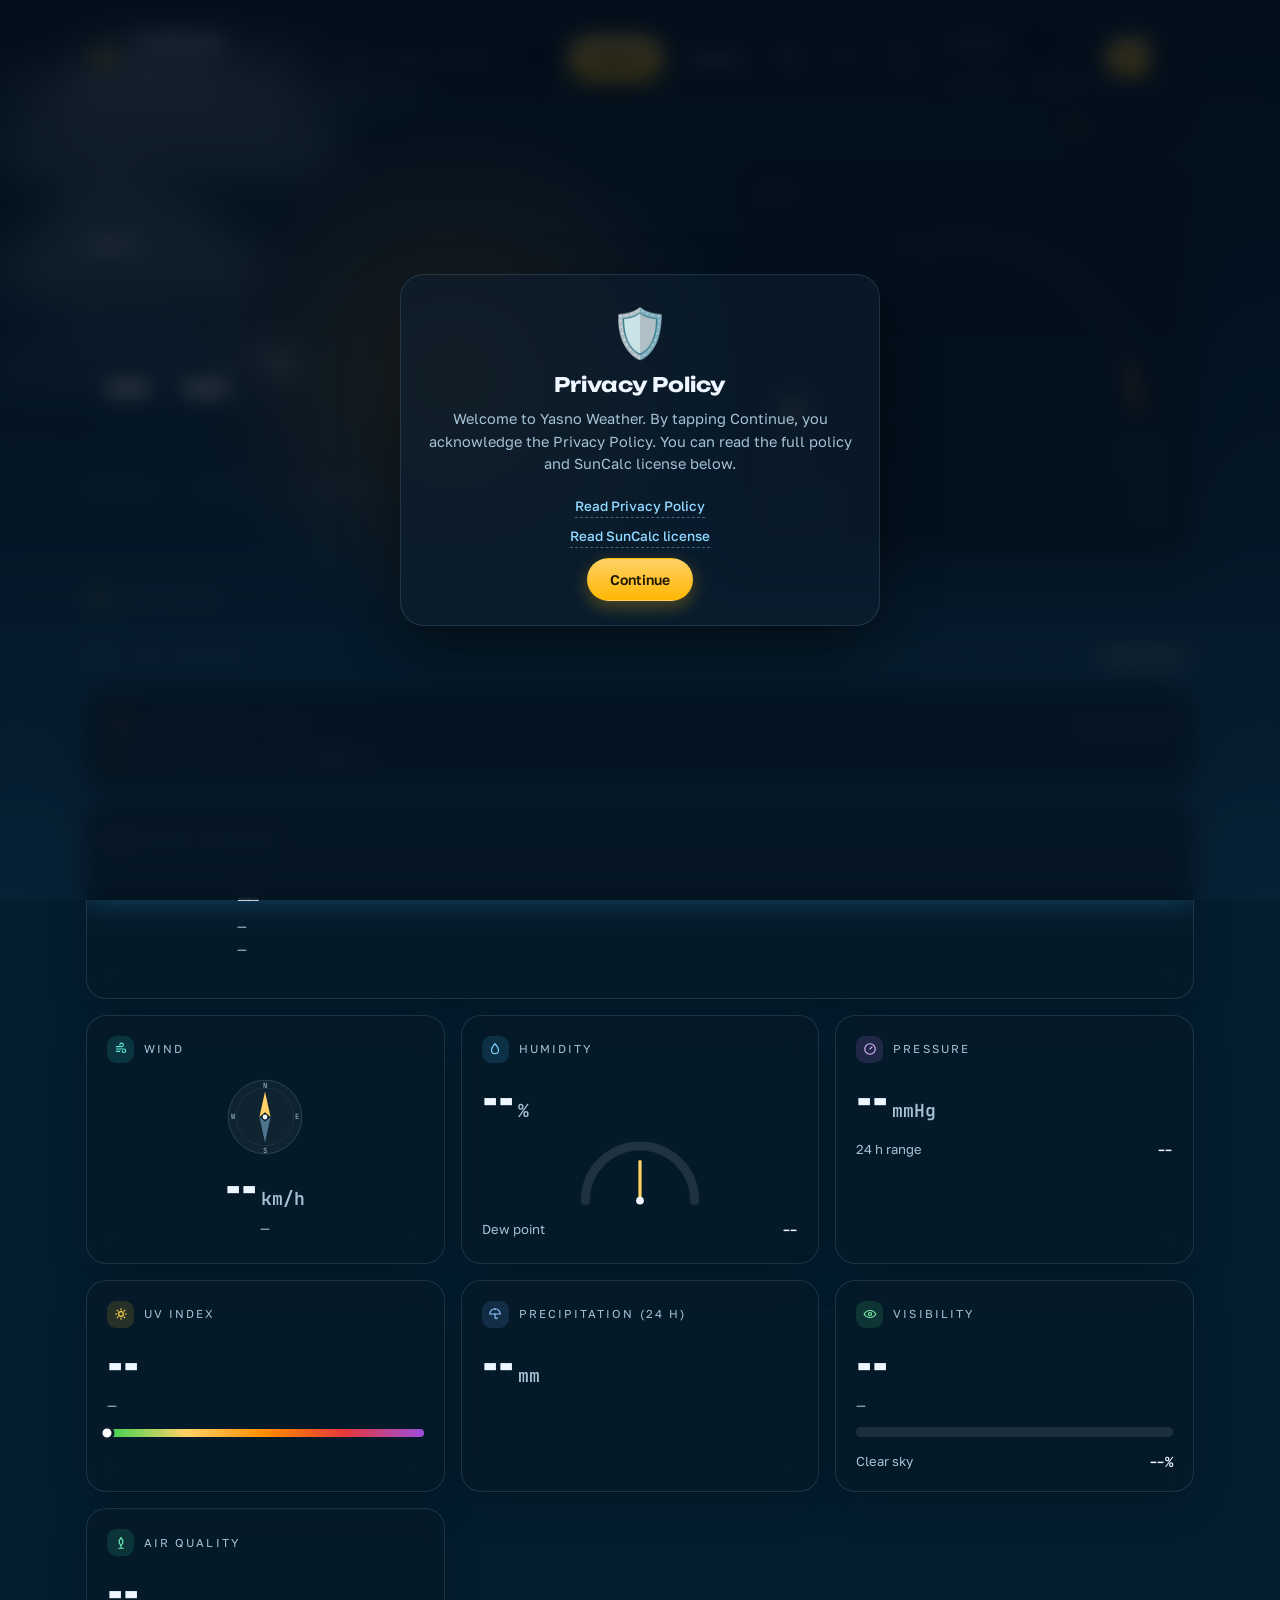
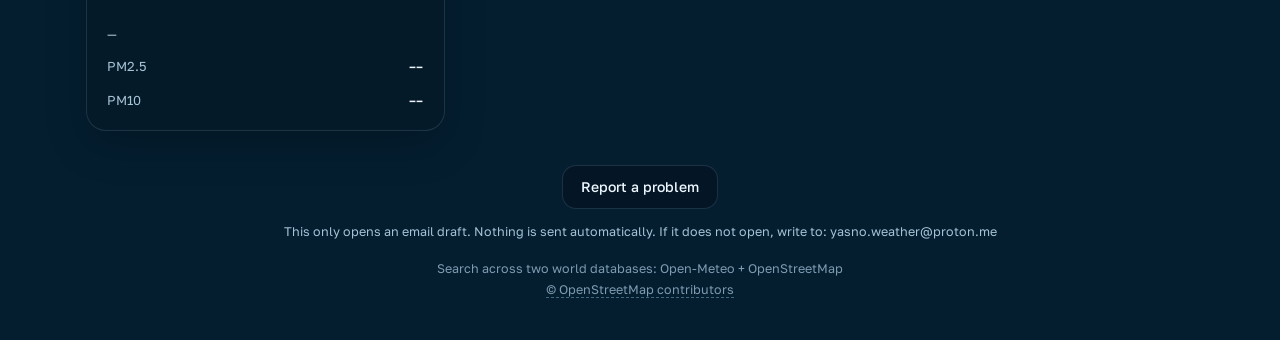
==== commit e6681103: "Add files via upload" ====
--- a/index.html
+++ b/index.html
@@ -897,7 +897,6 @@
 
   <footer class="foot reveal" style="--d:.55s">
     <div class="feedback-actions">
-      <a class="feedback-link" id="reviewLink" href="https://play.google.com/store/apps/details?id=com.github.isusloff22_source.yasno_weather" target="_blank" rel="noopener noreferrer">Leave a review on Google Play</a>
       <a class="feedback-link" id="reportLink" href="mailto:yasno.weather@proton.me" target="_self">Report a problem</a>
     </div>
     <p class="feedback-email" id="feedbackEmail">yasno.weather@proton.me</p>
@@ -924,7 +923,7 @@
 <script>
 'use strict';
 // APP_UPDATE_START
-const APP_VERSION='2026.11.08.2';
+const APP_VERSION='2026.11.14.2';
 const APP_UPDATE_LABELS={
  en:['Updates','Check for updates','Apply now','Close','Checking…','Could not check. Connect to the internet and try again.','You have the latest web version','Update ready. It will apply after all app windows are closed, or you can apply it now.','YASNO updated','Version','What’s new','Updating…','Could not apply. Try again.','An update is downloading. Check again shortly.','Not checked yet','Permanent updates button, background checks and release notes. No forced restart while viewing the forecast.'],
  ru:['Обновления','Проверить обновления','Применить сейчас','Понятно','Проверяем…','Не удалось проверить. Подключитесь к интернету и попробуйте ещё раз.','Установлена последняя веб-версия','Обновление готово. Применится после закрытия всех окон приложения; можно применить сейчас.','YASNO обновлён','Версия','Что нового','Обновление…','Не удалось применить. Попробуйте ещё раз.','Обновление загружается. Проверьте чуть позже.','Проверка ещё не выполнялась','Постоянная кнопка обновлений, фоновая проверка и список изменений. Без внезапной перезагрузки прогноза.'],
@@ -941,9 +940,14 @@
  tr:['Güncellemeler','Güncellemeleri denetle','Şimdi uygula','Kapat','Denetleniyor…','Denetlenemedi. İnternete bağlanıp tekrar deneyin.','En son web sürümü yüklü','Güncelleme hazır. Tüm pencereleri kapatın veya şimdi uygulayın.','YASNO güncellendi','Sürüm','Yenilikler','Güncelleniyor…','Uygulanamadı. Tekrar deneyin.','İndiriliyor. Biraz sonra denetleyin.','Henüz denetlenmedi','Güncelleme düğmesi, arka plan denetimi ve sürüm notları. Beklenmedik yeniden başlatma yok.']
 };
 const FEEDBACK_RELEASE_NOTES={en:'Simplified problem reports: clearer questions, answer spaces and separate website and Google Play versions. Emails are never sent automatically.',ru:'Сообщить о проблеме стало проще: понятные вопросы, место для ответов и отдельные версии сайта и приложения из Google Play. Автоматической отправки нет.',es:'Informes más sencillos: preguntas claras, espacio para respuestas y versiones web y de Google Play separadas. Sin envío automático.',pt:'Relatos mais simples: perguntas claras, espaço para respostas e versões do site e do Google Play separadas. Sem envio automático.',de:'Einfachere Problemmeldungen mit klaren Fragen, Platz für Antworten und getrennten Web- und Google-Play-Versionen. Kein automatischer Versand.',fr:'Signalement simplifié : questions claires, espace pour les réponses et versions web et Google Play distinctes. Aucun envoi automatique.',it:'Segnalazioni più semplici: domande chiare, spazio per risposte e versioni web e Google Play separate. Nessun invio automatico.',ja:'問題報告を改善：分かりやすい質問、回答欄、ウェブ版とGoogle Play版の区別。自動送信はありません。',ko:'문제 신고 개선: 쉬운 질문, 답변 공간, 웹 및 Google Play 버전 구분. 자동 전송 없음.',hi:'समस्या बताना आसान: स्पष्ट सवाल, जवाब की जगह और अलग वेबसाइट तथा Google Play संस्करण। अपने आप ईमेल नहीं भेजा जाता।',id:'Laporan masalah lebih mudah: pertanyaan jelas, ruang jawaban, serta versi situs dan Google Play terpisah. Tidak ada pengiriman otomatis.',ar:'تسهيل الإبلاغ: أسئلة واضحة ومساحة للإجابات وإصدارات منفصلة للموقع وتطبيق Google Play. دون إرسال تلقائي.',tr:'Sorun bildirimi kolaylaştırıldı: açık sorular, yanıt alanları ve ayrı web ve Google Play sürümleri. Otomatik gönderim yok.'};
-for(const lang of Object.keys(APP_UPDATE_LABELS)) APP_UPDATE_LABELS[lang][15]=FEEDBACK_RELEASE_NOTES[lang];
+const UPDATE_DISPLAY_NOTES={en:'Update details now distinguish the open web version from the available version. Release notes are labelled with their version.',ru:'В обновлениях отдельно указаны открытая и доступная веб-версии. У списка изменений указан номер версии; сообщение об успешном обновлении не совмещается с предложением применить обновление.',es:'Las versiones web abierta y disponible se muestran por separado, con notas identificadas por versión.',pt:'As versões web aberta e disponível aparecem separadamente, com notas identificadas por versão.',de:'Geöffnete und verfügbare Webversion werden getrennt angezeigt. Versionshinweise sind gekennzeichnet.',fr:'Les versions web ouverte et disponible sont distinctes. Les nouveautés indiquent leur version.',it:'Le versioni web aperta e disponibile sono separate. Le novità indicano la versione.',ja:'表示中と利用可能なウェブ版を区別し、更新内容にバージョンを表示します。',ko:'열린 웹 버전과 사용 가능한 버전을 구분하고 변경 내역에 버전을 표시합니다.',hi:'खुले और उपलब्ध वेब संस्करण अलग दिखते हैं। बदलावों के साथ संस्करण दिखता है।',id:'Versi web terbuka dan tersedia dibedakan. Catatan perubahan diberi versi.',ar:'تمييز إصدار الويب المفتوح عن المتاح مع تحديد إصدار سجل التغييرات.',tr:'Açık ve kullanılabilir web sürümleri ayrıldı. Sürüm notları sürüm numarasıyla gösterilir.'};
+const REVIEW_REMOVAL_NOTES={en:'The review button has been removed. Report a problem is still available.',ru:'Кнопка отзыва убрана. «Сообщить о проблеме» остаётся доступной.',es:'Se ha retirado el botón de reseñas. Informar de un problema sigue disponible.',pt:'O botão de avaliação foi removido. Relatar um problema continua disponível.',de:'Die Bewertungsschaltfläche wurde entfernt. Problem melden bleibt verfügbar.',fr:'Le bouton d’avis a été retiré. Signaler un problème reste disponible.',it:'Il pulsante delle recensioni è stato rimosso. Segnala un problema resta disponibile.',ja:'レビューのボタンを削除しました。問題の報告は引き続き利用できます。',ko:'리뷰 버튼을 삭제했습니다. 문제 신고는 계속 사용할 수 있습니다.',hi:'समीक्षा बटन हटा दिया गया है। समस्या बताने का विकल्प उपलब्ध है।',id:'Tombol ulasan dihapus. Laporkan masalah tetap tersedia.',ar:'تمت إزالة زر التقييم. يظل الإبلاغ عن مشكلة متاحًا.',tr:'Yorum düğmesi kaldırıldı. Sorun bildir kullanılabilir durumda.'};
+for(const lang of Object.keys(APP_UPDATE_LABELS)) APP_UPDATE_LABELS[lang][15]=REVIEW_REMOVAL_NOTES[lang];
 let appUpdateRegistration=null,appUpdateBusy=false,appUpdateReloaded=false;
 let appUpdateTimer=null,appUpdateChecking=false,appUpdateStatus=14,appUpdateCheckedAt='',appUpdateWelcome=false,appUpdateControllerChanged=false;
+// Keep the open page distinct from a release found on the server.
+const APP_VERSION_LABELS={en:['Open web version','Available web version'],ru:['Открытая веб-версия','Доступная веб-версия'],es:['Versión web abierta','Versión web disponible'],pt:['Versão web aberta','Versão web disponível'],de:['Geöffnete Webversion','Verfügbare Webversion'],fr:['Version web ouverte','Version web disponible'],it:['Versione web aperta','Versione web disponibile'],ja:['表示中のウェブ版','利用可能なウェブ版'],ko:['열린 웹 버전','사용 가능한 웹 버전'],hi:['खुला वेब संस्करण','उपलब्ध वेब संस्करण'],id:['Versi web terbuka','Versi web tersedia'],ar:['إصدار الويب المفتوح','إصدار الويب المتاح'],tr:['Açık web sürümü','Kullanılabilir web sürümü']};
+let appUpdateAvailableVersion='';
 const updateElement=id=>document.getElementById(id);
 function refreshAppUpdateText(){
  const l=APP_UPDATE_LABELS[LANG]||APP_UPDATE_LABELS.en;
@@ -952,9 +956,12 @@
  updateElement('appUpdatesBtn').dataset.ready=String(ready);
  updateElement('appUpdatesBtn').setAttribute('aria-expanded',String(!updateElement('appUpdate').hidden));
  updateElement('appUpdate').setAttribute('aria-label',l[0]);
- updateElement('appUpdateTitle').textContent=l[appUpdateWelcome?8:0];
+ updateElement('appUpdateTitle').textContent=l[appUpdateWelcome&&!ready?8:0];
  updateElement('appUpdateText').textContent=l[appUpdateBusy?11:appUpdateChecking?4:ready?7:appUpdateStatus]+(appUpdateCheckedAt?' · '+appUpdateCheckedAt:'');
- updateElement('appUpdateDetails').textContent=l[9]+' '+APP_VERSION+'\n\n'+l[10]+'\n'+l[15];
+ const versions=APP_VERSION_LABELS[LANG]||APP_VERSION_LABELS.en;
+ updateElement('appUpdateDetails').textContent=versions[0]+': '+APP_VERSION+
+  (appUpdateAvailableVersion&&appUpdateAvailableVersion!==APP_VERSION?'\n'+versions[1]+': '+appUpdateAvailableVersion:'')+
+  '\n\n'+l[10]+' — '+APP_VERSION+'\n'+l[15];
  updateElement('appUpdateApply').textContent=l[2];
  updateElement('appUpdateApply').hidden=!ready;
  updateElement('appUpdateApply').disabled=appUpdateBusy;
@@ -983,7 +990,8 @@
   const response=await fetch('./release.json',{cache:'no-store'});
   if(!response.ok)throw Error('release unavailable');
   const release=await response.json();
-  if(typeof release.version!=='string')throw Error('invalid release');
+  if(typeof release.version!=='string'||!/^\d{4}\.\d{2}\.\d{2}\.\d+$/.test(release.version))throw Error('invalid release');
+  appUpdateAvailableVersion=release.version;
   appUpdateStatus=release.version===APP_VERSION?6:13;
   appUpdateCheckedAt=new Date().toLocaleTimeString(LANG,{hour:'2-digit',minute:'2-digit'});
  }catch(e){appUpdateStatus=5;}
@@ -4107,7 +4115,9 @@
     const j=pts[i]; if(j<0) continue;
     dots+=`<circle cx="${x(i).toFixed(1)}" cy="${y(h.temperature_2m[j]).toFixed(1)}" r="4.2" fill="url(#gSun)" stroke="#0a1a28" stroke-width="2"/>`;
     vals2+=`<text x="${x(i).toFixed(1)}" y="${y(h.temperature_2m[j]).toFixed(1)-12}" text-anchor="middle" class="cv">${dispT(h.temperature_2m[j])}°</text>`;
-    vals2+=`<text x="${x(i).toFixed(1)}" y="${y(d.temperature_2m_min[i])+20}" text-anchor="middle" class="cv lo">${dispT(d.temperature_2m_min[i])}°</text>`;
+    dots+=`<circle cx="${x(i).toFixed(1)}" cy="${y(h.apparent_temperature[j]).toFixed(1)}" r="4.2" fill="#8fd8ff" stroke="#0a1a28" stroke-width="2"/>`;
+    const feelLabelY=y(h.apparent_temperature[j])+(Math.abs(y(h.temperature_2m[j])-y(h.apparent_temperature[j]))<28?20:-12);
+    vals2+=`<text x="${x(i).toFixed(1)}" y="${feelLabelY.toFixed(1)}" text-anchor="middle" class="cv lo">${dispT(h.apparent_temperature[j])}°</text>`;
   }
   const maxPrec=Math.max(1,...d.precipitation_sum.slice(0,n));
   for(let i=0;i<n;i++){
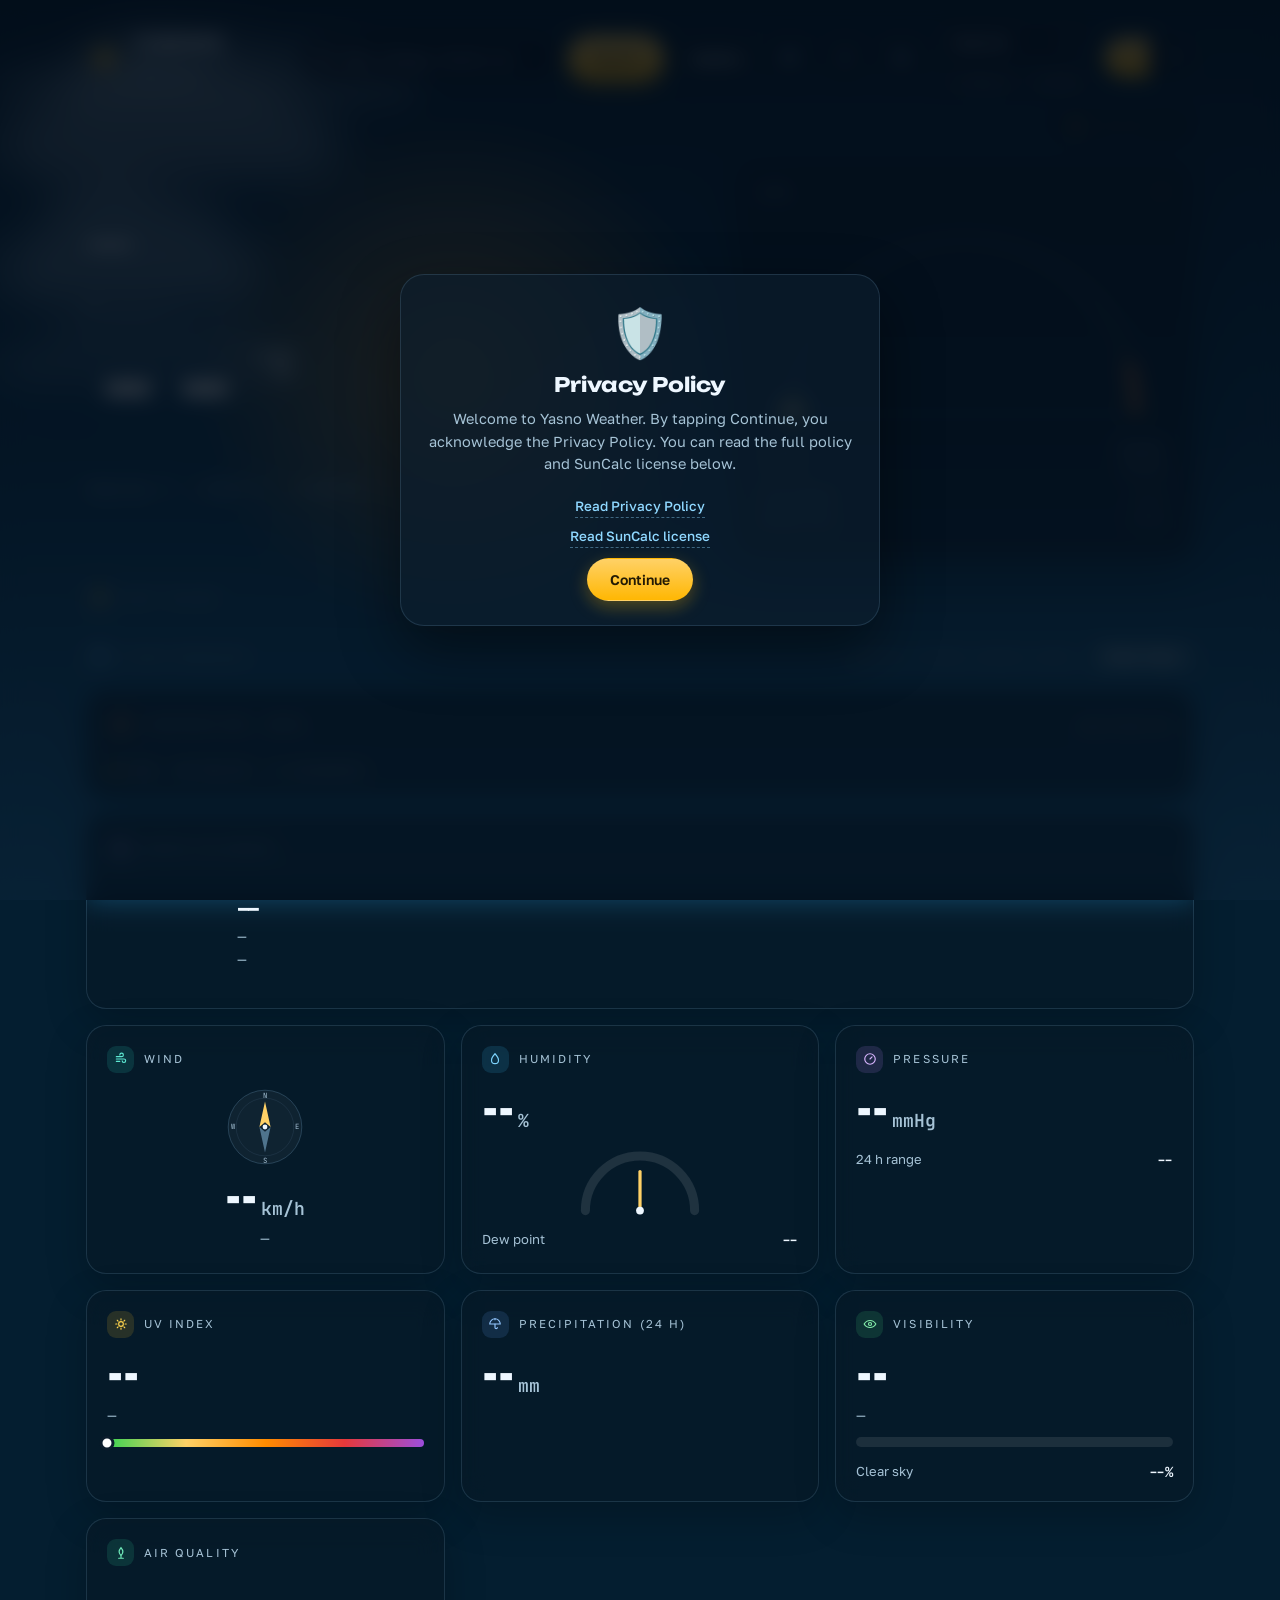
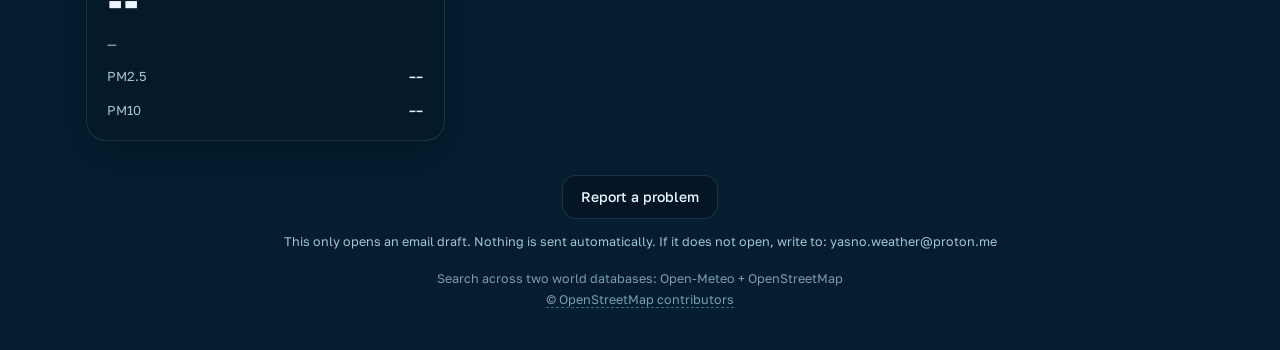
==== commit 5ea64783: "Add files via upload" ====
--- a/index.html
+++ b/index.html
@@ -249,7 +249,8 @@
 .c-big i{font:600 clamp(14px,3vw,18px) var(--mono);font-style:normal;color:var(--mut);margin-left:0}
 .c-sub{color:var(--mut);font-size:13.5px;margin-top:7px}
 .span4{grid-column:span 4}.span12{grid-column:span 12}
-#chart{width:100%;height:auto;display:block}
+#chartBox{max-width:100%;overflow-x:auto;overscroll-behavior-x:contain;-webkit-overflow-scrolling:touch;scrollbar-width:thin;scrollbar-color:rgba(143,216,255,.45) transparent}
+#chart{height:auto;display:block}
 .legend{display:flex;flex-wrap:wrap;gap:10px 18px;margin-top:10px;font-size:12px;color:var(--mut)}
 .legend i{display:inline-block;width:16px;height:3px;border-radius:3px;margin-right:7px;vertical-align:middle;font-style:normal}
 .legend .l1 i{background:linear-gradient(90deg,#ffe066,#ffb703)}.legend .l2 i{background:var(--acc2)}.legend .l3 i{background:rgba(143,216,255,.55)}
@@ -923,7 +924,7 @@
 <script>
 'use strict';
 // APP_UPDATE_START
-const APP_VERSION='2026.11.14.2';
+const APP_VERSION='2026.11.14.3';
 const APP_UPDATE_LABELS={
  en:['Updates','Check for updates','Apply now','Close','Checking…','Could not check. Connect to the internet and try again.','You have the latest web version','Update ready. It will apply after all app windows are closed, or you can apply it now.','YASNO updated','Version','What’s new','Updating…','Could not apply. Try again.','An update is downloading. Check again shortly.','Not checked yet','Permanent updates button, background checks and release notes. No forced restart while viewing the forecast.'],
  ru:['Обновления','Проверить обновления','Применить сейчас','Понятно','Проверяем…','Не удалось проверить. Подключитесь к интернету и попробуйте ещё раз.','Установлена последняя веб-версия','Обновление готово. Применится после закрытия всех окон приложения; можно применить сейчас.','YASNO обновлён','Версия','Что нового','Обновление…','Не удалось применить. Попробуйте ещё раз.','Обновление загружается. Проверьте чуть позже.','Проверка ещё не выполнялась','Постоянная кнопка обновлений, фоновая проверка и список изменений. Без внезапной перезагрузки прогноза.'],
@@ -942,7 +943,8 @@
 const FEEDBACK_RELEASE_NOTES={en:'Simplified problem reports: clearer questions, answer spaces and separate website and Google Play versions. Emails are never sent automatically.',ru:'Сообщить о проблеме стало проще: понятные вопросы, место для ответов и отдельные версии сайта и приложения из Google Play. Автоматической отправки нет.',es:'Informes más sencillos: preguntas claras, espacio para respuestas y versiones web y de Google Play separadas. Sin envío automático.',pt:'Relatos mais simples: perguntas claras, espaço para respostas e versões do site e do Google Play separadas. Sem envio automático.',de:'Einfachere Problemmeldungen mit klaren Fragen, Platz für Antworten und getrennten Web- und Google-Play-Versionen. Kein automatischer Versand.',fr:'Signalement simplifié : questions claires, espace pour les réponses et versions web et Google Play distinctes. Aucun envoi automatique.',it:'Segnalazioni più semplici: domande chiare, spazio per risposte e versioni web e Google Play separate. Nessun invio automatico.',ja:'問題報告を改善：分かりやすい質問、回答欄、ウェブ版とGoogle Play版の区別。自動送信はありません。',ko:'문제 신고 개선: 쉬운 질문, 답변 공간, 웹 및 Google Play 버전 구분. 자동 전송 없음.',hi:'समस्या बताना आसान: स्पष्ट सवाल, जवाब की जगह और अलग वेबसाइट तथा Google Play संस्करण। अपने आप ईमेल नहीं भेजा जाता।',id:'Laporan masalah lebih mudah: pertanyaan jelas, ruang jawaban, serta versi situs dan Google Play terpisah. Tidak ada pengiriman otomatis.',ar:'تسهيل الإبلاغ: أسئلة واضحة ومساحة للإجابات وإصدارات منفصلة للموقع وتطبيق Google Play. دون إرسال تلقائي.',tr:'Sorun bildirimi kolaylaştırıldı: açık sorular, yanıt alanları ve ayrı web ve Google Play sürümleri. Otomatik gönderim yok.'};
 const UPDATE_DISPLAY_NOTES={en:'Update details now distinguish the open web version from the available version. Release notes are labelled with their version.',ru:'В обновлениях отдельно указаны открытая и доступная веб-версии. У списка изменений указан номер версии; сообщение об успешном обновлении не совмещается с предложением применить обновление.',es:'Las versiones web abierta y disponible se muestran por separado, con notas identificadas por versión.',pt:'As versões web aberta e disponível aparecem separadamente, com notas identificadas por versão.',de:'Geöffnete und verfügbare Webversion werden getrennt angezeigt. Versionshinweise sind gekennzeichnet.',fr:'Les versions web ouverte et disponible sont distinctes. Les nouveautés indiquent leur version.',it:'Le versioni web aperta e disponibile sono separate. Le novità indicano la versione.',ja:'表示中と利用可能なウェブ版を区別し、更新内容にバージョンを表示します。',ko:'열린 웹 버전과 사용 가능한 버전을 구분하고 변경 내역에 버전을 표시합니다.',hi:'खुले और उपलब्ध वेब संस्करण अलग दिखते हैं। बदलावों के साथ संस्करण दिखता है।',id:'Versi web terbuka dan tersedia dibedakan. Catatan perubahan diberi versi.',ar:'تمييز إصدار الويب المفتوح عن المتاح مع تحديد إصدار سجل التغييرات.',tr:'Açık ve kullanılabilir web sürümleri ayrıldı. Sürüm notları sürüm numarasıyla gösterilir.'};
 const REVIEW_REMOVAL_NOTES={en:'The review button has been removed. Report a problem is still available.',ru:'Кнопка отзыва убрана. «Сообщить о проблеме» остаётся доступной.',es:'Se ha retirado el botón de reseñas. Informar de un problema sigue disponible.',pt:'O botão de avaliação foi removido. Relatar um problema continua disponível.',de:'Die Bewertungsschaltfläche wurde entfernt. Problem melden bleibt verfügbar.',fr:'Le bouton d’avis a été retiré. Signaler un problème reste disponible.',it:'Il pulsante delle recensioni è stato rimosso. Segnala un problema resta disponibile.',ja:'レビューのボタンを削除しました。問題の報告は引き続き利用できます。',ko:'리뷰 버튼을 삭제했습니다. 문제 신고는 계속 사용할 수 있습니다.',hi:'समीक्षा बटन हटा दिया गया है। समस्या बताने का विकल्प उपलब्ध है।',id:'Tombol ulasan dihapus. Laporkan masalah tetap tersedia.',ar:'تمت إزالة زر التقييم. يظل الإبلاغ عن مشكلة متاحًا.',tr:'Yorum düğmesi kaldırıldı. Sorun bildir kullanılabilir durumda.'};
-for(const lang of Object.keys(APP_UPDATE_LABELS)) APP_UPDATE_LABELS[lang][15]=REVIEW_REMOVAL_NOTES[lang];
+const WEEK_CHART_NOTES={en:'Weekly chart: readable days, aligned temperatures and separate precipitation. Swipe horizontally on small screens.',ru:'Недельный график: свободные подписи дней, ровные строки температур и отдельная полоса осадков. На небольшом экране можно листать по горизонтали.',es:'Gráfico semanal: días legibles, temperaturas alineadas y precipitaciones separadas. Desliza horizontalmente en pantallas pequeñas.',pt:'Gráfico semanal: dias legíveis, temperaturas alinhadas e precipitação separada. Deslize na horizontal em telas pequenas.',de:'Wochenkurve mit lesbaren Tagen, ausgerichteten Temperaturen und separatem Niederschlag. Auf kleinen Bildschirmen seitlich wischen.',fr:'Graphique hebdomadaire : jours lisibles, températures alignées et précipitations séparées. Défilement horizontal sur petit écran.',it:'Grafico settimanale: giorni leggibili, temperature allineate e precipitazioni separate. Scorri in orizzontale sugli schermi piccoli.',ja:'週間グラフ：読みやすい日付、整列した気温、独立した降水量表示。小さな画面では横にスクロールできます。',ko:'주간 그래프: 읽기 쉬운 날짜, 정렬된 기온과 별도 강수량 영역. 작은 화면에서는 가로로 스크롤하세요.',hi:'साप्ताहिक चार्ट: स्पष्ट दिन, व्यवस्थित तापमान और अलग वर्षा क्षेत्र। छोटी स्क्रीन पर क्षैतिज स्क्रॉल करें।',id:'Grafik mingguan: hari mudah dibaca, suhu sejajar dan curah hujan terpisah. Geser mendatar di layar kecil.',ar:'الرسم الأسبوعي: أيام واضحة ودرجات حرارة مرتبة ومساحة منفصلة للهطول. مرّر أفقيًا على الشاشات الصغيرة.',tr:'Haftalık grafik: okunaklı günler, hizalı sıcaklıklar ve ayrı yağış alanı. Küçük ekranlarda yatay kaydırın.'};
+for(const lang of Object.keys(APP_UPDATE_LABELS)) APP_UPDATE_LABELS[lang][15]=WEEK_CHART_NOTES[lang];
 let appUpdateRegistration=null,appUpdateBusy=false,appUpdateReloaded=false;
 let appUpdateTimer=null,appUpdateChecking=false,appUpdateStatus=14,appUpdateCheckedAt='',appUpdateWelcome=false,appUpdateControllerChanged=false;
 // Keep the open page distinct from a release found on the server.
@@ -4090,56 +4092,63 @@
 }
 
 function renderChart(data){
-  const d=data.daily, h=data.hourly;
-  const days=d.time.map(tt=>tt.slice(0,10));
-  const W=Math.max(320,Math.min(880,$('#chartBox').clientWidth||880)),H=250,pL=18,pR=18,pT=30,pB=32;
-  const n=days.length, slot=(W-pL-pR)/n;
+  const d=data.daily, h=data.hourly, box=$('#chartBox');
+  const days=d.time.map(tt=>tt.slice(0,10)), n=days.length;
+  if(!n){ box.innerHTML=''; return; }
+  const escapeText=value=>String(value).replace(/[&<>"']/g,ch=>({'&':'&amp;','<':'&lt;','>':'&gt;','"':'&quot;',"'":'&#39;'}[ch]));
+  const names=days.map((_,i)=>dayName(d.time[i],i));
+  // Keep readable day columns on phones instead of squeezing seven labels together.
+  const minSlot=Math.max(96,...names.map(name=>Array.from(name).length*9+24));
+  const W=Math.max(box.clientWidth||320,n*minSlot+24), H=324, pL=12, slot=(W-24)/n;
+  const plotTop=104, plotBottom=232, rainTop=264, rainBottom=298;
+  const x=i=>pL+slot*(i+.5);
   const pts=days.map(iso=>{
-    let j=h.time.indexOf(iso+'T12:00'); if(j<0) j=h.time.findIndex(tt=>tt.slice(0,10)===iso); return j;
+    let j=h.time.indexOf(iso+'T12:00');
+    if(j<0) j=h.time.findIndex(tt=>tt.slice(0,10)===iso);
+    return j;
   });
-  const vals=[]; pts.forEach(j=>{ if(j>=0){ vals.push(h.temperature_2m[j],h.apparent_temperature[j]); } });
-  vals.push(...d.temperature_2m_max,...d.temperature_2m_min);
-  const lo=Math.min(...vals)-2, hi=Math.max(...vals)+2;
-  const x=i=>pL+slot*(i+.5);
-  const y=v=>pT+(H-pT-pB)*(1-(v-lo)/(hi-lo));
-  function path(key){ let s=''; pts.forEach((j,i)=>{ if(j<0) return;
-    s+=`${s?'L':'M'}${x(i).toFixed(1)},${y(h[key][j]).toFixed(1)} `; }); return s; }
-  const pMax=path('temperature_2m');
-  const pFeel=path('apparent_temperature');
-  const area=pMax+`L${x(n-1).toFixed(1)},${H-pB} L${x(0).toFixed(1)},${H-pB} Z`;
-  const nowDay=data.current.time.slice(0,10), ni=days.indexOf(nowDay);
-  let nightSh='',labels='',dots='',vals2='',marker='',bars='';
+  const series=key=>pts.map(j=>j>=0&&Number.isFinite(h[key]?.[j])?h[key][j]:null);
+  const daily=series('temperature_2m'), feels=series('apparent_temperature');
+  const values=[...daily,...feels].filter(Number.isFinite);
+  const lo=values.length?Math.min(...values)-2:0, hi=values.length?Math.max(...values)+2:1;
+  const y=v=>plotBottom-(v-lo)/(hi-lo)*(plotBottom-plotTop);
+  function path(values){
+    let result='', connected=false;
+    values.forEach((v,i)=>{
+      if(v===null){ connected=false; return; }
+      result+=`${connected?'L':'M'}${x(i).toFixed(1)},${y(v).toFixed(1)} `;
+      connected=true;
+    });
+    return result;
+  }
+  let columns='', dots='', bars='';
+  const rain=days.map((_,i)=>Number.isFinite(d.precipitation_sum?.[i])?Math.max(0,d.precipitation_sum[i]):null);
+  const maxRain=Math.max(1,...rain.filter(Number.isFinite));
   for(let i=0;i<n;i++){
-    if(i%2!==0) nightSh+=`<rect x="${(pL+slot*i).toFixed(1)}" y="${pT-10}" width="${slot.toFixed(1)}" height="${H-pT-pB+10}" fill="rgba(255,255,255,.035)"/>`;
-    labels+=`<text x="${x(i).toFixed(1)}" y="${H-10}" text-anchor="middle">${dayName(d.time[i],i)}</text>`;
-    const j=pts[i]; if(j<0) continue;
-    dots+=`<circle cx="${x(i).toFixed(1)}" cy="${y(h.temperature_2m[j]).toFixed(1)}" r="4.2" fill="url(#gSun)" stroke="#0a1a28" stroke-width="2"/>`;
-    vals2+=`<text x="${x(i).toFixed(1)}" y="${y(h.temperature_2m[j]).toFixed(1)-12}" text-anchor="middle" class="cv">${dispT(h.temperature_2m[j])}°</text>`;
-    dots+=`<circle cx="${x(i).toFixed(1)}" cy="${y(h.apparent_temperature[j]).toFixed(1)}" r="4.2" fill="#8fd8ff" stroke="#0a1a28" stroke-width="2"/>`;
-    const feelLabelY=y(h.apparent_temperature[j])+(Math.abs(y(h.temperature_2m[j])-y(h.apparent_temperature[j]))<28?20:-12);
-    vals2+=`<text x="${x(i).toFixed(1)}" y="${feelLabelY.toFixed(1)}" text-anchor="middle" class="cv lo">${dispT(h.apparent_temperature[j])}°</text>`;
+    const cx=x(i).toFixed(1), left=(pL+slot*i).toFixed(1);
+    columns+=`<rect x="${left}" y="8" width="${slot.toFixed(1)}" height="308" rx="8" fill="${i%2?'rgba(255,255,255,.025)':'transparent'}"/>
+      <text x="${cx}" y="28" text-anchor="middle" class="${i===0?'today':''}">${escapeText(names[i])}</text>
+      <text x="${cx}" y="46" text-anchor="middle" class="date">${escapeText(dateShort(d.time[i]))}</text>`;
+    // Values have fixed rows, aligned with their day and colour, never with a sloping line.
+    for(const [values,color,row] of [[daily,'#ffd166',69],[feels,'#8fd8ff',91]]){
+      const v=values[i];
+      columns+=`<text x="${cx}" y="${row}" text-anchor="middle" class="value" style="fill:${color}">${v===null?'—':dispT(v)+'°'}</text>`;
+      if(v!==null) dots+=`<circle cx="${cx}" cy="${y(v).toFixed(1)}" r="4.5" fill="${color}" stroke="#0a1a28" stroke-width="2"/>`;
+    }
+    const pv=rain[i], bh=pv===null?0:pv/maxRain*(rainBottom-rainTop);
+    if(bh>0) bars+=`<rect x="${(x(i)-14).toFixed(1)}" y="${(rainBottom-bh).toFixed(1)}" width="28" height="${bh.toFixed(1)}" rx="3" fill="rgba(143,216,255,.55)"/>`;
+    bars+=`<text x="${cx}" y="316" text-anchor="middle" class="rain">${pv===null?'—':escapeText(fmt1(pv)+' '+t('mm'))}</text>`;
   }
-  const maxPrec=Math.max(1,...d.precipitation_sum.slice(0,n));
-  for(let i=0;i<n;i++){
-    const pv=d.precipitation_sum[i]||0;
-    if(!pv) continue;
-    const bh=Math.min(30,pv/maxPrec*30);
-    bars+=`<rect x="${(x(i)-Math.min(14,slot*0.28)).toFixed(1)}" y="${(H-pB-bh).toFixed(1)}" width="${Math.min(28,slot*0.56).toFixed(1)}" height="${bh.toFixed(1)}" rx="3" fill="rgba(143,216,255,.4)"/>`;
-  }
-  if(ni>=0) marker=`<line x1="${x(ni).toFixed(1)}" y1="${pT-6}" x2="${x(ni).toFixed(1)}" y2="${H-pB}" stroke="rgba(255,183,3,.5)" stroke-dasharray="3 4"/><text x="${x(ni).toFixed(1)}" y="${pT-12}" text-anchor="middle" class="cv today">${t('today').toLowerCase()}</text>`;
-  $('#chartBox').innerHTML=`<svg id="chart" viewBox="0 0 ${W} ${H}">
-    <defs><linearGradient id="ag" x1="0" y1="0" x2="0" y2="1">
-      <stop offset="0" stop-color="rgba(255,183,3,.34)"/><stop offset="1" stop-color="rgba(255,183,3,0)"/></linearGradient></defs>
-    ${nightSh}${bars}
-    <path d="${area}" fill="url(#ag)"/>
-    <path d="${pFeel}" fill="none" stroke="#8fd8ff" stroke-width="2" stroke-linecap="round" opacity=".85" pathLength="1" style="stroke-dashoffset:1;transition:stroke-dashoffset 1.6s .3s cubic-bezier(.3,.8,.3,1)"/>
-    <path d="${pMax}" fill="none" stroke="#ffb703" stroke-width="3" stroke-linecap="round" pathLength="1" style="stroke-dashoffset:1;transition:stroke-dashoffset 1.4s .1s cubic-bezier(.3,.8,.3,1)"/>
-    ${marker}${dots}${vals2}${labels}
-    <style>#chart text{font:600 11px 'JetBrains Mono';fill:#7f9bb0}#chart .cv{fill:#ffe3ad;font-size:12px}#chart .cv.lo{fill:#8fb0c6;font-weight:400}#chart .today{fill:#ffd166;letter-spacing:.1em}</style>
+  // Precipitation has its own bounded band and scale; it cannot enter the temperature plot.
+  box.innerHTML=`<svg id="chart" viewBox="0 0 ${W} ${H}" style="width:${W}px" role="img" aria-label="${escapeText(t('week')+' · '+t('legDay')+' · '+t('legFeel')+' · '+t('legPrec'))}">
+    <style>#chart text{font:600 13px var(--mono);fill:#bdd0df}#chart .today{fill:#ffd166}#chart .date{font-size:11px;fill:#9bb4c7}#chart .value{font-size:16px}#chart .rain{font-size:12px;fill:#8fd8ff}</style>
+    ${columns}
+    <path d="${path(daily)}" fill="none" stroke="#ffb703" stroke-width="3" stroke-linecap="round" stroke-linejoin="round"/>
+    <path d="${path(feels)}" fill="none" stroke="#8fd8ff" stroke-width="2" stroke-dasharray="5 4" stroke-linecap="round" stroke-linejoin="round"/>
+    ${dots}
+    <line x1="12" y1="250" x2="${W-12}" y2="250" stroke="rgba(143,216,255,.2)"/>
+    ${bars}
   </svg>`;
-  requestAnimationFrame(()=>requestAnimationFrame(()=>{
-    document.querySelectorAll('#chart path[pathLength]').forEach(p=>p.style.strokeDashoffset=0);
-  }));
 }
 
 function renderDetails(data){
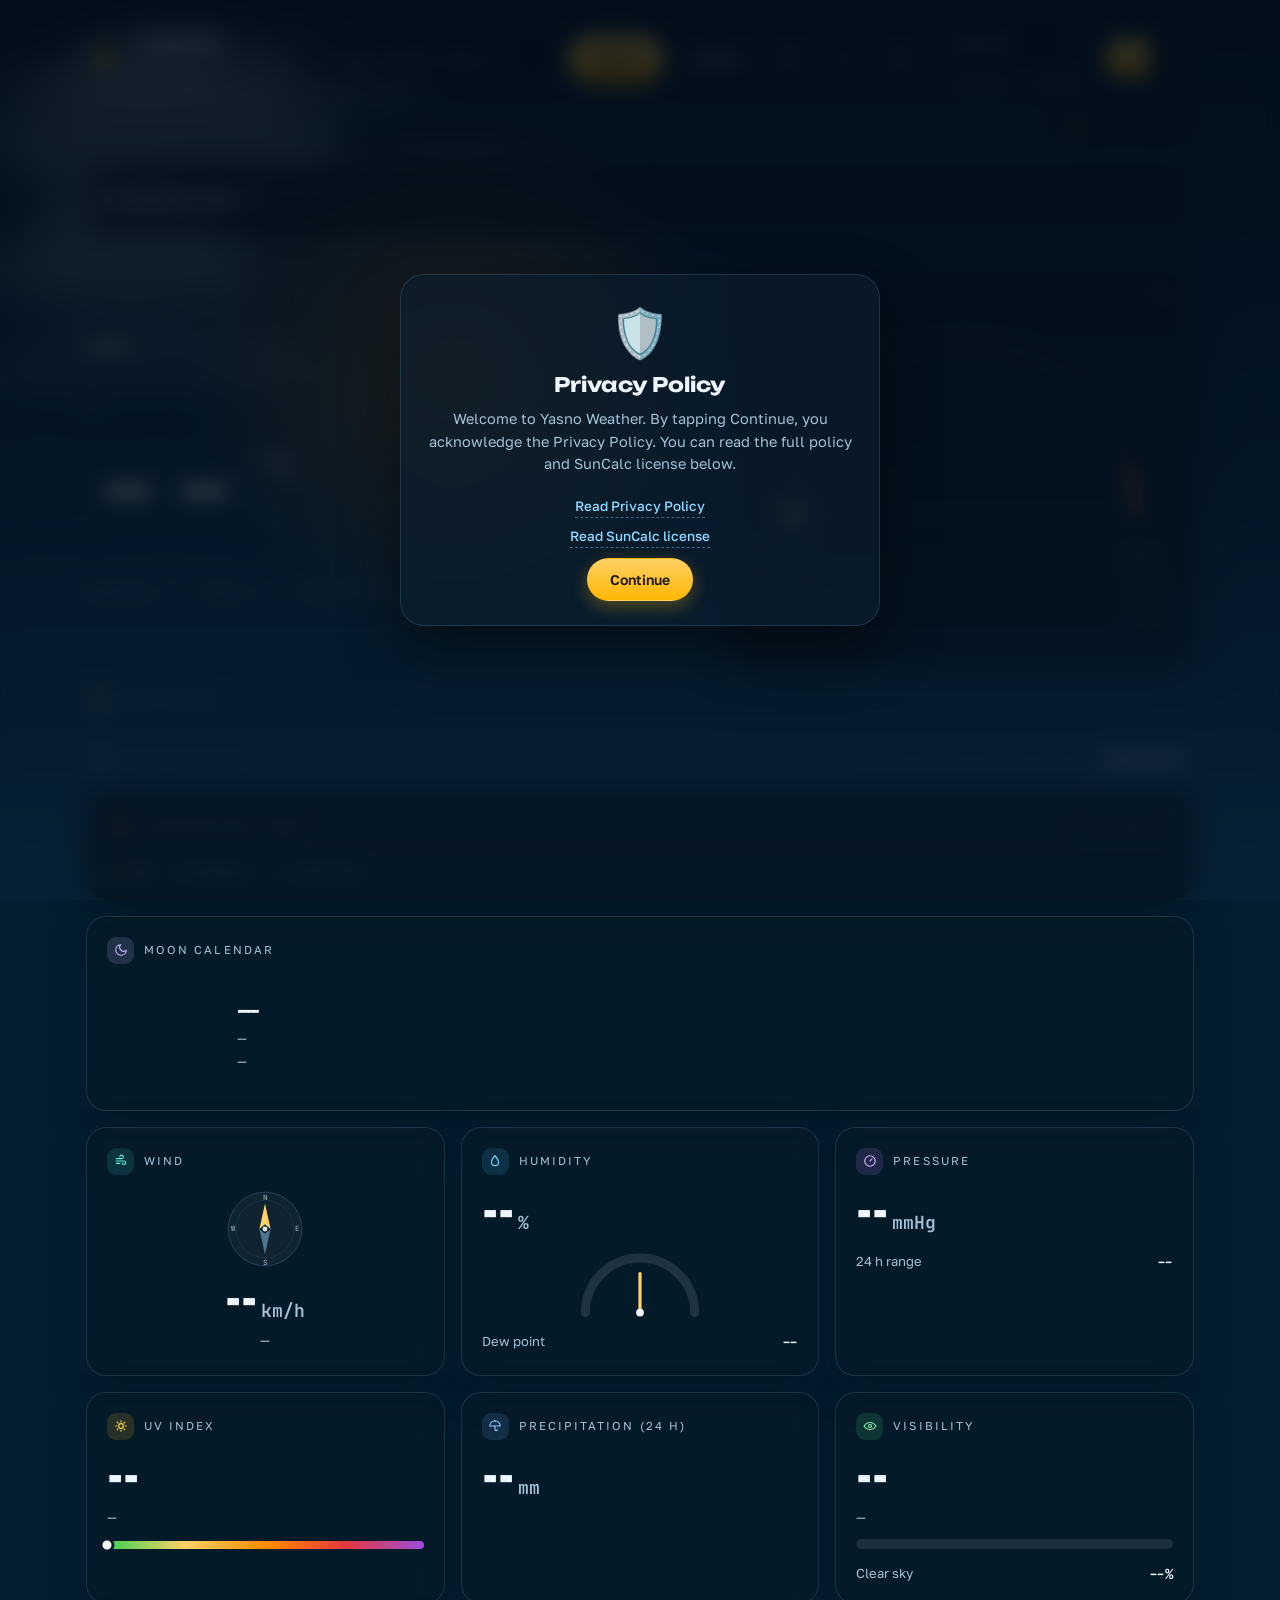
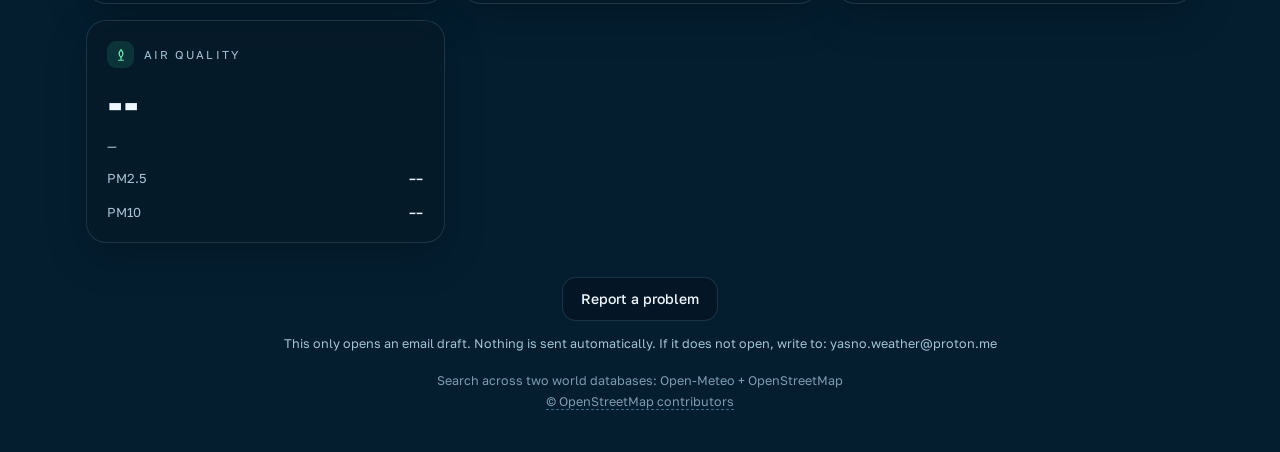
==== commit 0e124b8f: "Add files via upload" ====
--- a/index.html
+++ b/index.html
@@ -533,6 +533,7 @@
 </style>
 <base target="_blank">
 <base target="_blank">
+<link rel="stylesheet" href="favorites.css">
 </head>
 <body>
 <div id="geoModal" style="display:none">
@@ -742,10 +743,11 @@
   <div id="errBar" role="status" aria-live="polite"><span id="errMsg"></span><button id="errRetry" data-i18n="retry">Retry</button></div>
   <div id="pickBar"><span id="pickMsg"></span><div id="pickBtns"></div></div>
 
+  <details id="favoritesPanel"><summary id="favoritesSummary"><span id="favoritesLabel">Favourite cities</span> <span id="favoritesCount">0</span></summary><p id="favoritesHint"></p><div id="favoriteList"></div></details>
   <main id="main">
     <section class="hero reveal" style="--d:.08s">
       <div>
-        <h1 class="hcity" id="cityName">—</h1>
+        <div class="city-heading"><h1 class="hcity" id="cityName">—</h1><button id="favoriteToggle" class="icoBtn" type="button" hidden aria-label="Add to favourites" aria-pressed="false"><svg viewBox="0 0 24 24" fill="none" stroke="currentColor" stroke-width="1.8" stroke-linejoin="round"><path d="m12 3 2.8 5.7 6.3.9-4.5 4.4 1.1 6.2-5.7-3-5.7 3 1.1-6.2-4.5-4.4 6.3-.9Z"/></svg></button></div>
         <div class="hsub" id="citySub"></div>
         <p class="hdesc" id="condText">—</p>
         <div class="hrow">
@@ -920,11 +922,12 @@
 </section>
 
 <script src="moon-times.js"></script>
-<script src="feedback.js"></script>
+<script src="feedback.js"></script>
+<script src="favorites.js"></script>
 <script>
 'use strict';
 // APP_UPDATE_START
-const APP_VERSION='2026.11.14.3';
+const APP_VERSION='2026.11.14.4';
 const APP_UPDATE_LABELS={
  en:['Updates','Check for updates','Apply now','Close','Checking…','Could not check. Connect to the internet and try again.','You have the latest web version','Update ready. It will apply after all app windows are closed, or you can apply it now.','YASNO updated','Version','What’s new','Updating…','Could not apply. Try again.','An update is downloading. Check again shortly.','Not checked yet','Permanent updates button, background checks and release notes. No forced restart while viewing the forecast.'],
  ru:['Обновления','Проверить обновления','Применить сейчас','Понятно','Проверяем…','Не удалось проверить. Подключитесь к интернету и попробуйте ещё раз.','Установлена последняя веб-версия','Обновление готово. Применится после закрытия всех окон приложения; можно применить сейчас.','YASNO обновлён','Версия','Что нового','Обновление…','Не удалось применить. Попробуйте ещё раз.','Обновление загружается. Проверьте чуть позже.','Проверка ещё не выполнялась','Постоянная кнопка обновлений, фоновая проверка и список изменений. Без внезапной перезагрузки прогноза.'],
@@ -944,7 +947,7 @@
 const UPDATE_DISPLAY_NOTES={en:'Update details now distinguish the open web version from the available version. Release notes are labelled with their version.',ru:'В обновлениях отдельно указаны открытая и доступная веб-версии. У списка изменений указан номер версии; сообщение об успешном обновлении не совмещается с предложением применить обновление.',es:'Las versiones web abierta y disponible se muestran por separado, con notas identificadas por versión.',pt:'As versões web aberta e disponível aparecem separadamente, com notas identificadas por versão.',de:'Geöffnete und verfügbare Webversion werden getrennt angezeigt. Versionshinweise sind gekennzeichnet.',fr:'Les versions web ouverte et disponible sont distinctes. Les nouveautés indiquent leur version.',it:'Le versioni web aperta e disponibile sono separate. Le novità indicano la versione.',ja:'表示中と利用可能なウェブ版を区別し、更新内容にバージョンを表示します。',ko:'열린 웹 버전과 사용 가능한 버전을 구분하고 변경 내역에 버전을 표시합니다.',hi:'खुले और उपलब्ध वेब संस्करण अलग दिखते हैं। बदलावों के साथ संस्करण दिखता है।',id:'Versi web terbuka dan tersedia dibedakan. Catatan perubahan diberi versi.',ar:'تمييز إصدار الويب المفتوح عن المتاح مع تحديد إصدار سجل التغييرات.',tr:'Açık ve kullanılabilir web sürümleri ayrıldı. Sürüm notları sürüm numarasıyla gösterilir.'};
 const REVIEW_REMOVAL_NOTES={en:'The review button has been removed. Report a problem is still available.',ru:'Кнопка отзыва убрана. «Сообщить о проблеме» остаётся доступной.',es:'Se ha retirado el botón de reseñas. Informar de un problema sigue disponible.',pt:'O botão de avaliação foi removido. Relatar um problema continua disponível.',de:'Die Bewertungsschaltfläche wurde entfernt. Problem melden bleibt verfügbar.',fr:'Le bouton d’avis a été retiré. Signaler un problème reste disponible.',it:'Il pulsante delle recensioni è stato rimosso. Segnala un problema resta disponibile.',ja:'レビューのボタンを削除しました。問題の報告は引き続き利用できます。',ko:'리뷰 버튼을 삭제했습니다. 문제 신고는 계속 사용할 수 있습니다.',hi:'समीक्षा बटन हटा दिया गया है। समस्या बताने का विकल्प उपलब्ध है।',id:'Tombol ulasan dihapus. Laporkan masalah tetap tersedia.',ar:'تمت إزالة زر التقييم. يظل الإبلاغ عن مشكلة متاحًا.',tr:'Yorum düğmesi kaldırıldı. Sorun bildir kullanılabilir durumda.'};
 const WEEK_CHART_NOTES={en:'Weekly chart: readable days, aligned temperatures and separate precipitation. Swipe horizontally on small screens.',ru:'Недельный график: свободные подписи дней, ровные строки температур и отдельная полоса осадков. На небольшом экране можно листать по горизонтали.',es:'Gráfico semanal: días legibles, temperaturas alineadas y precipitaciones separadas. Desliza horizontalmente en pantallas pequeñas.',pt:'Gráfico semanal: dias legíveis, temperaturas alinhadas e precipitação separada. Deslize na horizontal em telas pequenas.',de:'Wochenkurve mit lesbaren Tagen, ausgerichteten Temperaturen und separatem Niederschlag. Auf kleinen Bildschirmen seitlich wischen.',fr:'Graphique hebdomadaire : jours lisibles, températures alignées et précipitations séparées. Défilement horizontal sur petit écran.',it:'Grafico settimanale: giorni leggibili, temperature allineate e precipitazioni separate. Scorri in orizzontale sugli schermi piccoli.',ja:'週間グラフ：読みやすい日付、整列した気温、独立した降水量表示。小さな画面では横にスクロールできます。',ko:'주간 그래프: 읽기 쉬운 날짜, 정렬된 기온과 별도 강수량 영역. 작은 화면에서는 가로로 스크롤하세요.',hi:'साप्ताहिक चार्ट: स्पष्ट दिन, व्यवस्थित तापमान और अलग वर्षा क्षेत्र। छोटी स्क्रीन पर क्षैतिज स्क्रॉल करें।',id:'Grafik mingguan: hari mudah dibaca, suhu sejajar dan curah hujan terpisah. Geser mendatar di layar kecil.',ar:'الرسم الأسبوعي: أيام واضحة ودرجات حرارة مرتبة ومساحة منفصلة للهطول. مرّر أفقيًا على الشاشات الصغيرة.',tr:'Haftalık grafik: okunaklı günler, hizalı sıcaklıklar ve ayrı yağış alanı. Küçük ekranlarda yatay kaydırın.'};
-for(const lang of Object.keys(APP_UPDATE_LABELS)) APP_UPDATE_LABELS[lang][15]=WEEK_CHART_NOTES[lang];
+for(const lang of Object.keys(APP_UPDATE_LABELS)) APP_UPDATE_LABELS[lang][15]=FAVORITES_LABELS[lang][0]+'. '+FAVORITES_LABELS[lang][4];
 let appUpdateRegistration=null,appUpdateBusy=false,appUpdateReloaded=false;
 let appUpdateTimer=null,appUpdateChecking=false,appUpdateStatus=14,appUpdateCheckedAt='',appUpdateWelcome=false,appUpdateControllerChanged=false;
 // Keep the open page distinct from a release found on the server.
@@ -3736,7 +3739,8 @@
   renderAll(state.data,updatedPlace);
 }
 
-function applyLang(){
+function applyLang(){
+  renderFavorites();
   refreshAppUpdateText();
   refreshFeedbackLinks();
   document.documentElement.lang=LANG;
@@ -3916,7 +3920,8 @@
   });
 }
 
-function renderAll(data,place){
+function renderAll(data,place){
+  renderFavorites();
   const c=data.current, d=data.daily, h=data.hourly;
   let wk=WC[c.weather_code]||'over';
   if(c.rain>0 && c.snowfall>0) wk=pickHigher(wk,'ssn');
@@ -4955,7 +4960,8 @@
   policy.p5l5=FORECAST_STORAGE_TEXT[lang];
   const releaseStorage={en:'Last viewed application release, to show release notes once',ru:'Последнюю просмотренную версию приложения, чтобы показывать список изменений один раз',es:'Última versión vista, para mostrar las novedades una vez',pt:'Última versão vista, para mostrar as novidades uma vez',de:'Zuletzt angesehene Version, um Versionshinweise einmal anzuzeigen',fr:'Dernière version consultée, pour afficher les nouveautés une fois',it:'Ultima versione visualizzata, per mostrare le novità una volta',ja:'更新内容を一度だけ表示するための、最後に確認したアプリのバージョン',ko:'변경 내역을 한 번 표시하기 위한 마지막으로 확인한 앱 버전',hi:'बदलावों को एक बार दिखाने के लिए अंतिम देखा गया ऐप संस्करण',id:'Versi terakhir yang dilihat, untuk menampilkan catatan rilis sekali',ar:'آخر إصدار تم عرضه لإظهار سجل التغييرات مرة واحدة',tr:'Sürüm notlarını bir kez göstermek için son görüntülenen sürüm'};
   policy.p5l5+='; '+releaseStorage[lang];
-  policy.pUpdated=new Intl.DateTimeFormat(lang,{day:'numeric',month:'long',year:'numeric',timeZone:'UTC'}).format(new Date('2026-11-07T12:00:00Z'));
+  policy.p5l5+='; '+FAVORITES_LABELS[lang][8];
+  policy.pUpdated=new Intl.DateTimeFormat(lang,{day:'numeric',month:'long',year:'numeric',timeZone:'UTC'}).format(new Date('2026-11-14T12:00:00Z'));
 }
 let PRIVACY_STR = {...PRIVACY_EN};
 
--- a/favorites.css
+++ b/favorites.css
@@ -0,0 +1,8 @@
+.city-heading{display:flex;align-items:center;gap:12px;min-width:0}.city-heading .hcity{min-width:0;overflow-wrap:anywhere}
+#favoriteToggle{flex:none;color:var(--acc);min-width:44px;min-height:44px}#favoriteToggle[hidden]{display:none}
+#favoritesPanel{margin:0 0 24px;padding:16px;background:var(--panel2);border:1px solid var(--line);border-radius:18px}
+#favoritesSummary{cursor:pointer;min-height:44px;align-content:center;font-weight:600;color:var(--ink)}#favoritesCount{color:var(--mut);margin-inline-start:8px}
+#favoritesHint,#favoriteList p{color:var(--mut);font-size:13px;line-height:1.6;margin:8px 0 12px}
+#favoriteList{display:grid;gap:8px}#favoriteList button{font:inherit;color:var(--ink);background:rgba(143,216,255,.06);border:1px solid var(--line);border-radius:12px;min-height:44px;cursor:pointer;padding:12px}
+.favorite-row{display:flex;gap:8px;min-width:0}.favorite-open{flex:1;min-width:0;text-align:start}.favorite-open strong,.favorite-open span,.favorite-open small{display:block;overflow-wrap:anywhere}.favorite-open span{font-size:12px;color:var(--mut);margin-top:4px}.favorite-open small{color:var(--acc2);margin-top:4px}.favorite-open[aria-current]{border-color:var(--acc2)!important}.favorite-remove{flex:none;width:44px;font-size:24px!important}
+#favoriteList button:hover{background:rgba(143,216,255,.14)}#favoriteList button:focus-visible,#favoritesSummary:focus-visible,#favoriteToggle:focus-visible{outline:3px solid var(--acc2);outline-offset:3px}
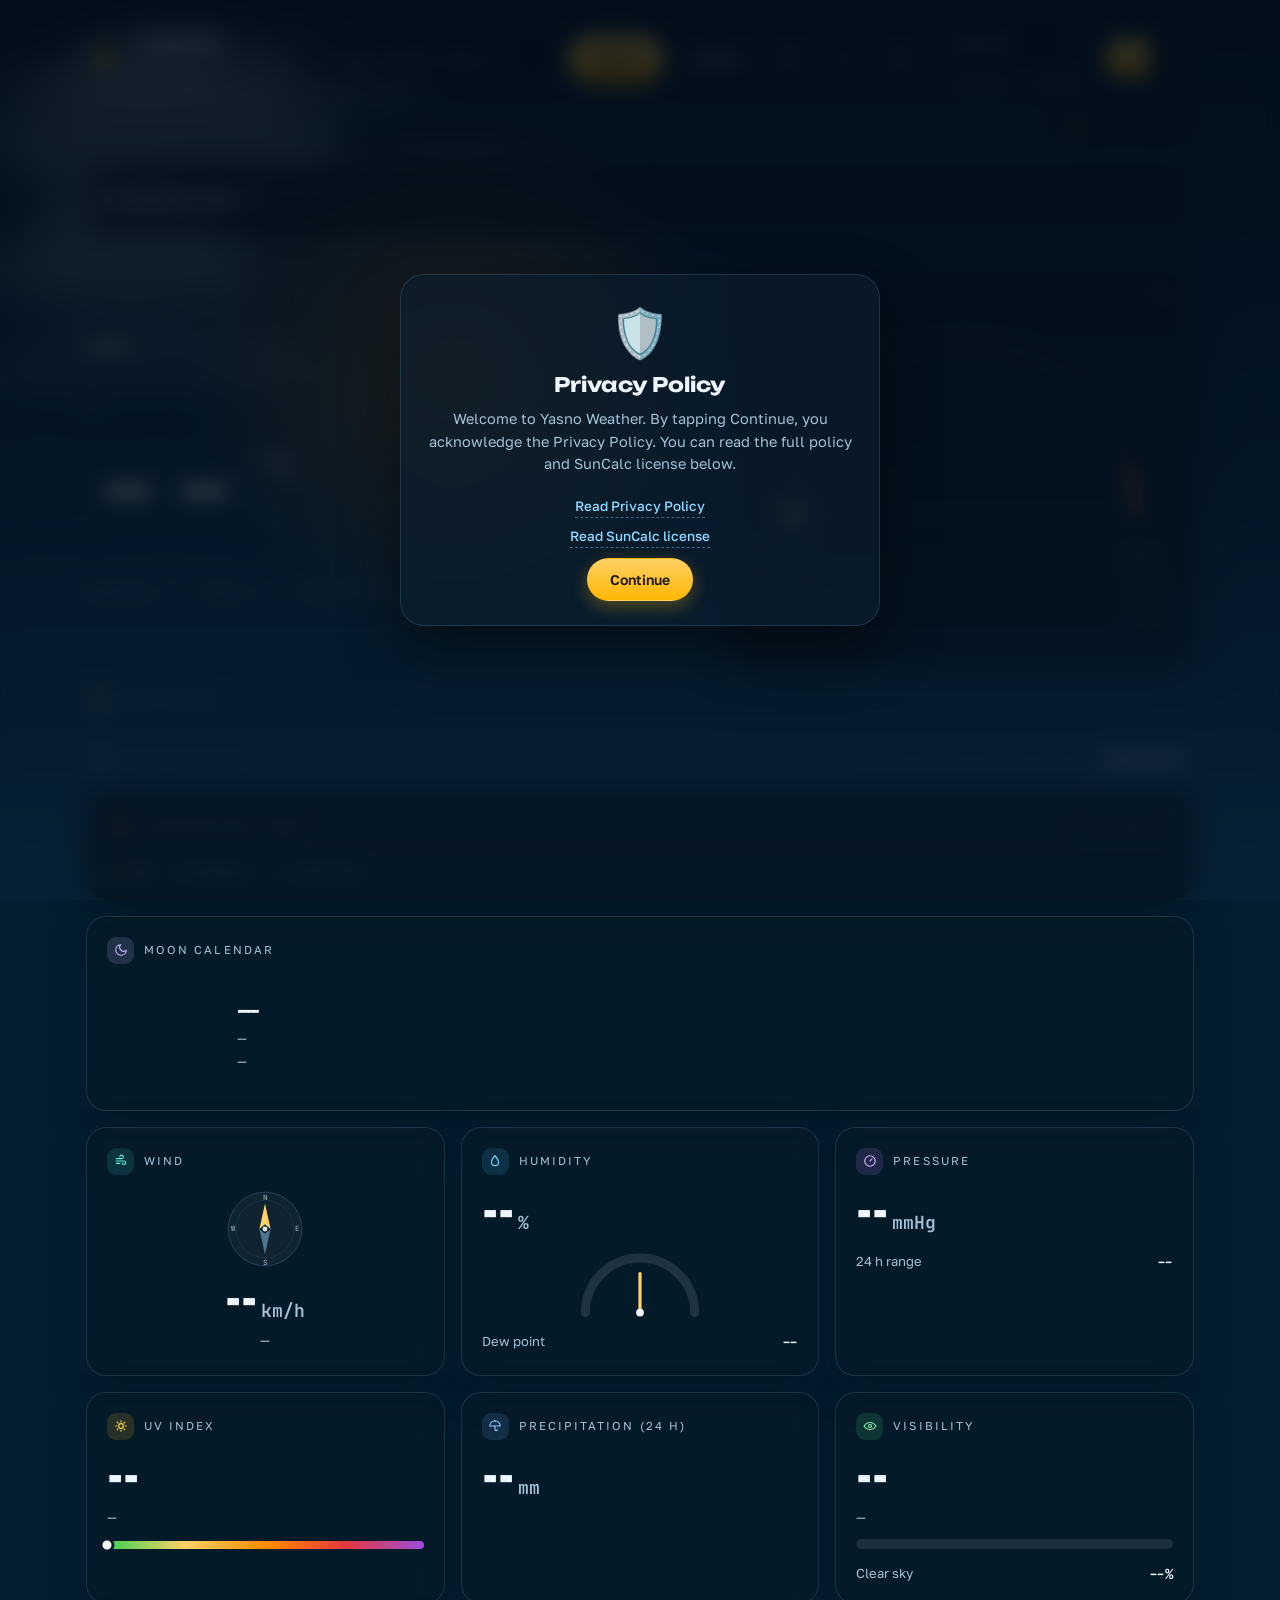
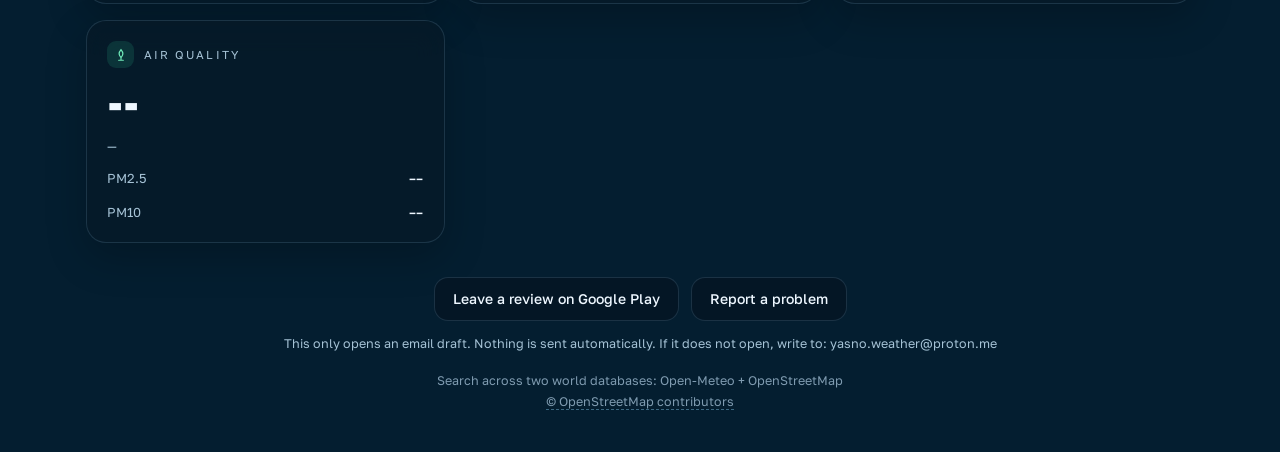
==== commit bdeb0c83: "Add files via upload" ====
--- a/index.html
+++ b/index.html
@@ -123,7 +123,8 @@
   background:rgba(10,40,60,.68);border:1px solid rgba(143,216,255,.4);color:#d7ecfb;font-size:14px;
   backdrop-filter:blur(10px);animation:popS .4s both}
 #pickBar.show{display:flex}
-#pickBtns{display:flex;gap:8px;flex-wrap:wrap}
+#pickBtns{display:flex;gap:8px;flex-direction:column;width:100%;max-height:360px;max-height:min(50dvh,480px);overflow-y:auto;overscroll-behavior:contain}
+#pickBtns .pbtn{text-align:start;border-radius:14px;white-space:normal;overflow-wrap:anywhere;flex-shrink:0;min-height:44px}
 .pbtn{padding:9px 16px;border-radius:999px;background:rgba(255,255,255,.12);border:1px solid rgba(255,255,255,.16);
   font-weight:600;font-size:13.5px;transition:.2s;color:var(--ink)}
 .pbtn:hover{background:rgba(255,209,102,.22);border-color:rgba(255,209,102,.55);transform:translateY(-1px)}
@@ -900,6 +901,7 @@
 
   <footer class="foot reveal" style="--d:.55s">
     <div class="feedback-actions">
+      <a class="feedback-link" id="reviewLink" href="https://play.google.com/store/apps/details?id=com.github.isusloff22_source.yasno_weather" target="_blank" rel="noopener noreferrer">Leave a review on Google Play</a>
       <a class="feedback-link" id="reportLink" href="mailto:yasno.weather@proton.me" target="_self">Report a problem</a>
     </div>
     <p class="feedback-email" id="feedbackEmail">yasno.weather@proton.me</p>
@@ -927,7 +929,7 @@
 <script>
 'use strict';
 // APP_UPDATE_START
-const APP_VERSION='2026.11.14.4';
+const APP_VERSION='2026.11.21.1';
 const APP_UPDATE_LABELS={
  en:['Updates','Check for updates','Apply now','Close','Checking…','Could not check. Connect to the internet and try again.','You have the latest web version','Update ready. It will apply after all app windows are closed, or you can apply it now.','YASNO updated','Version','What’s new','Updating…','Could not apply. Try again.','An update is downloading. Check again shortly.','Not checked yet','Permanent updates button, background checks and release notes. No forced restart while viewing the forecast.'],
  ru:['Обновления','Проверить обновления','Применить сейчас','Понятно','Проверяем…','Не удалось проверить. Подключитесь к интернету и попробуйте ещё раз.','Установлена последняя веб-версия','Обновление готово. Применится после закрытия всех окон приложения; можно применить сейчас.','YASNO обновлён','Версия','Что нового','Обновление…','Не удалось применить. Попробуйте ещё раз.','Обновление загружается. Проверьте чуть позже.','Проверка ещё не выполнялась','Постоянная кнопка обновлений, фоновая проверка и список изменений. Без внезапной перезагрузки прогноза.'],
@@ -947,7 +949,9 @@
 const UPDATE_DISPLAY_NOTES={en:'Update details now distinguish the open web version from the available version. Release notes are labelled with their version.',ru:'В обновлениях отдельно указаны открытая и доступная веб-версии. У списка изменений указан номер версии; сообщение об успешном обновлении не совмещается с предложением применить обновление.',es:'Las versiones web abierta y disponible se muestran por separado, con notas identificadas por versión.',pt:'As versões web aberta e disponível aparecem separadamente, com notas identificadas por versão.',de:'Geöffnete und verfügbare Webversion werden getrennt angezeigt. Versionshinweise sind gekennzeichnet.',fr:'Les versions web ouverte et disponible sont distinctes. Les nouveautés indiquent leur version.',it:'Le versioni web aperta e disponibile sono separate. Le novità indicano la versione.',ja:'表示中と利用可能なウェブ版を区別し、更新内容にバージョンを表示します。',ko:'열린 웹 버전과 사용 가능한 버전을 구분하고 변경 내역에 버전을 표시합니다.',hi:'खुले और उपलब्ध वेब संस्करण अलग दिखते हैं। बदलावों के साथ संस्करण दिखता है।',id:'Versi web terbuka dan tersedia dibedakan. Catatan perubahan diberi versi.',ar:'تمييز إصدار الويب المفتوح عن المتاح مع تحديد إصدار سجل التغييرات.',tr:'Açık ve kullanılabilir web sürümleri ayrıldı. Sürüm notları sürüm numarasıyla gösterilir.'};
 const REVIEW_REMOVAL_NOTES={en:'The review button has been removed. Report a problem is still available.',ru:'Кнопка отзыва убрана. «Сообщить о проблеме» остаётся доступной.',es:'Se ha retirado el botón de reseñas. Informar de un problema sigue disponible.',pt:'O botão de avaliação foi removido. Relatar um problema continua disponível.',de:'Die Bewertungsschaltfläche wurde entfernt. Problem melden bleibt verfügbar.',fr:'Le bouton d’avis a été retiré. Signaler un problème reste disponible.',it:'Il pulsante delle recensioni è stato rimosso. Segnala un problema resta disponibile.',ja:'レビューのボタンを削除しました。問題の報告は引き続き利用できます。',ko:'리뷰 버튼을 삭제했습니다. 문제 신고는 계속 사용할 수 있습니다.',hi:'समीक्षा बटन हटा दिया गया है। समस्या बताने का विकल्प उपलब्ध है।',id:'Tombol ulasan dihapus. Laporkan masalah tetap tersedia.',ar:'تمت إزالة زر التقييم. يظل الإبلاغ عن مشكلة متاحًا.',tr:'Yorum düğmesi kaldırıldı. Sorun bildir kullanılabilir durumda.'};
 const WEEK_CHART_NOTES={en:'Weekly chart: readable days, aligned temperatures and separate precipitation. Swipe horizontally on small screens.',ru:'Недельный график: свободные подписи дней, ровные строки температур и отдельная полоса осадков. На небольшом экране можно листать по горизонтали.',es:'Gráfico semanal: días legibles, temperaturas alineadas y precipitaciones separadas. Desliza horizontalmente en pantallas pequeñas.',pt:'Gráfico semanal: dias legíveis, temperaturas alinhadas e precipitação separada. Deslize na horizontal em telas pequenas.',de:'Wochenkurve mit lesbaren Tagen, ausgerichteten Temperaturen und separatem Niederschlag. Auf kleinen Bildschirmen seitlich wischen.',fr:'Graphique hebdomadaire : jours lisibles, températures alignées et précipitations séparées. Défilement horizontal sur petit écran.',it:'Grafico settimanale: giorni leggibili, temperature allineate e precipitazioni separate. Scorri in orizzontale sugli schermi piccoli.',ja:'週間グラフ：読みやすい日付、整列した気温、独立した降水量表示。小さな画面では横にスクロールできます。',ko:'주간 그래프: 읽기 쉬운 날짜, 정렬된 기온과 별도 강수량 영역. 작은 화면에서는 가로로 스크롤하세요.',hi:'साप्ताहिक चार्ट: स्पष्ट दिन, व्यवस्थित तापमान और अलग वर्षा क्षेत्र। छोटी स्क्रीन पर क्षैतिज स्क्रॉल करें।',id:'Grafik mingguan: hari mudah dibaca, suhu sejajar dan curah hujan terpisah. Geser mendatar di layar kecil.',ar:'الرسم الأسبوعي: أيام واضحة ودرجات حرارة مرتبة ومساحة منفصلة للهطول. مرّر أفقيًا على الشاشات الصغيرة.',tr:'Haftalık grafik: okunaklı günler, hizalı sıcaklıklar ve ayrı yağış alanı. Küçük ekranlarda yatay kaydırın.'};
-for(const lang of Object.keys(APP_UPDATE_LABELS)) APP_UPDATE_LABELS[lang][15]=FAVORITES_LABELS[lang][0]+'. '+FAVORITES_LABELS[lang][4];
+const SEARCH_RELEASE_NOTES={en:'Improved place search: more results, international names, small villages and a scrollable list with place names and regions. Country or region after a comma remains optional.',ru:'Улучшен поиск мест: больше результатов, международные названия, небольшие деревни и прокручиваемый список с названиями и регионами. Страну или область через запятую указывать необязательно.',es:'Búsqueda mejorada: más resultados, nombres internacionales, pueblos pequeños y lista desplazable con nombres y regiones. País o región tras una coma opcionales.',pt:'Busca melhorada: mais resultados, nomes internacionais, pequenas localidades e lista rolável com nomes e regiões. País ou região após vírgula são opcionais.',de:'Verbesserte Ortssuche: mehr Treffer, internationale Namen, kleine Dörfer und eine scrollbare Liste mit Namen und Regionen. Land oder Region nach einem Komma bleiben optional.',fr:'Recherche améliorée : plus de résultats, noms internationaux, petits villages et liste défilante avec noms et régions. Pays ou région après une virgule facultatifs.',it:'Ricerca migliorata: più risultati, nomi internazionali, piccoli villaggi ed elenco scorrevole con nomi e regioni. Paese o regione dopo una virgola facoltativi.',ja:'地名検索を改善：検索結果、国際的な名称、小さな村に対応し、地名と地域をスクロール一覧で表示します。カンマの後の国や地域は任意です。',ko:'장소 검색 개선: 더 많은 결과, 국제 지명, 작은 마을과 지명·지역이 표시되는 스크롤 목록. 쉼표 뒤 국가나 지역은 선택 사항입니다.',hi:'स्थान खोज में सुधार: अधिक परिणाम, अंतरराष्ट्रीय नाम, छोटे गाँव और नाम व क्षेत्र वाली स्क्रॉल सूची। अल्पविराम के बाद देश या क्षेत्र लिखना वैकल्पिक है।',id:'Pencarian tempat ditingkatkan: lebih banyak hasil, nama internasional, desa kecil dan daftar gulir dengan nama serta wilayah. Negara atau wilayah setelah koma tetap opsional.',ar:'تحسين البحث عن الأماكن: نتائج أكثر وأسماء دولية وقرى صغيرة وقائمة قابلة للتمرير بأسماء الأماكن والمناطق. تحديد الدولة أو المنطقة بعد فاصلة اختياري.',tr:'Yer araması iyileştirildi: daha fazla sonuç, uluslararası adlar, küçük köyler ve adlarla bölgeleri gösteren kaydırılabilir liste. Virgülden sonra ülke veya bölge isteğe bağlıdır.'};
+const REVIEW_RETURN_NOTES={en:'The Google Play review button is back. It opens the app’s store page. Report a problem is unchanged.',ru:'Возвращена кнопка «Оставить отзыв в Google Play»: она открывает страницу приложения в магазине. «Сообщить о проблеме» без изменений.',es:'Vuelve el botón de reseñas de Google Play: abre la página de la app. Informar de un problema no cambia.',pt:'O botão de avaliação no Google Play voltou e abre a página do app. Relatar um problema não mudou.',de:'Die Google-Play-Bewertungsschaltfläche ist zurück und öffnet die App-Seite. Problem melden bleibt unverändert.',fr:'Le bouton d’avis Google Play est de retour et ouvre la page de l’application. Le signalement reste inchangé.',it:'Torna il pulsante per le recensioni su Google Play: apre la pagina dell’app. Segnala un problema resta invariato.',ja:'Google Playのレビューボタンを復元しました。アプリのストアページを開きます。問題報告に変更はありません。',ko:'Google Play 리뷰 버튼이 돌아왔습니다. 앱 스토어 페이지를 엽니다. 문제 신고는 변경되지 않았습니다.',hi:'Google Play समीक्षा बटन वापस आ गया है। यह ऐप का स्टोर पेज खोलता है। समस्या बताने में कोई बदलाव नहीं है।',id:'Tombol ulasan Google Play kembali dan membuka halaman aplikasi di toko. Laporkan masalah tidak berubah.',ar:'عاد زر مراجعة Google Play ويفتح صفحة التطبيق في المتجر. الإبلاغ عن مشكلة دون تغيير.',tr:'Google Play yorum düğmesi geri döndü ve uygulamanın mağaza sayfasını açar. Sorun bildir değişmedi.'};
+for(const lang of Object.keys(APP_UPDATE_LABELS)) APP_UPDATE_LABELS[lang][15]=REVIEW_RETURN_NOTES[lang]||REVIEW_RETURN_NOTES.en;
 let appUpdateRegistration=null,appUpdateBusy=false,appUpdateReloaded=false;
 let appUpdateTimer=null,appUpdateChecking=false,appUpdateStatus=14,appUpdateCheckedAt='',appUpdateWelcome=false,appUpdateControllerChanged=false;
 // Keep the open page distinct from a release found on the server.
@@ -2984,21 +2988,18 @@
     return !f||f.startsWith('PPL')||f==='ADM1'||f==='ADM2'||f==='ADM3'||f.startsWith('ISL')||f==='RGN';};
   const typed=pool.filter(okCode);
   if(typed.length) pool=typed;
-  const alive=pool.filter(p=>p.population>0);
-  if(alive.length) pool=alive;
+  // Unknown population must not hide small villages.
   const isExact=p=>forms.includes(normStr(p.name||'')) || forms.includes(normStr(p.name_en||''));
-  const exact=pool.filter(isExact);
-  if(exact.length) pool=exact;
-  pool.sort((a,b)=>(b.population||0)-(a.population||0));
+  pool.sort((a,b)=>Number(isExact(b))-Number(isExact(a)) || (b.population||0)-(a.population||0));
   const seen=new Set(), out=[];
   for(const p of pool){
-    const key=(p.latitude!=null?p.latitude.toFixed(2):'?')+'|'+(p.longitude!=null?p.longitude.toFixed(2):'?')+'|'+(p.country_code||'');
+    if(!Number.isFinite(p.latitude)||!Number.isFinite(p.longitude)) continue;
+    const key=p.id!=null?'id:'+p.id:[p.latitude,p.longitude,p.country_code,p.name].join('|');
     if(seen.has(key)) continue; seen.add(key);
     out.push({name:p.name,nameEn:p.name_en||p.name,admin:p.admin1||'',adminEn:p.admin_en||p.admin1||'',admin2:p.admin2||'',admin3:p.admin3||'',admin4:p.admin4||'',country:p.country||'',
       countryEn:p.country_en||p.country||'',cc:p.country_code||'',
       lat:p.latitude,lon:p.longitude,tz:p.timezone||'auto',pop:p.population||0,popReal:true,
       omId:(p.id!=null?p.id:null)});
-    if(out.length>=6) break;
   }
   return out;
 }
@@ -3007,6 +3008,7 @@
   const a=p.address||{};
   const nd=p.namedetails||{};
   return {
+    osmKey:p.osm_type&&p.osm_id?`${p.osm_type}:${p.osm_id}`:'',
     name:p.name||(p.display_name||'').split(',')[0]||'',
     nameEn:nd['name:en']||p.name||'',
     admin:a.state||a.region||a.province||'',
@@ -3285,7 +3287,7 @@
       }
     }
     const where=whereParts.filter(Boolean).join(', ');
-    let label=`${p.cc?flag(p.cc)+' ':''}${where||p.name}${popLabel(p)}`;
+    let label=`${p.cc?flag(p.cc)+' ':''}${p.name}${where?' · '+where:''}${popLabel(p)}`;
     if(LANG!=='en'&&p.nameEn&&normStr(p.nameEn)!==normStr(p.name)) label+=` · ${p.nameEn}`;
     if(usedLabels[label]!==undefined){ usedLabels[label]++; label=label+' ('+(usedLabels[label]+1)+')'; }
     else usedLabels[label]=0;
@@ -3304,13 +3306,13 @@
 
 async function omSearch(variant,langCode){
   try{
-    const r=await fetchRetry(`https://geocoding-api.open-meteo.com/v1/search?name=${encodeURIComponent(variant)}&count=25&language=${langCode}&format=json`,2);
+    const r=await fetchRetry(`https://geocoding-api.open-meteo.com/v1/search?name=${encodeURIComponent(variant)}&count=100&language=${langCode}&format=json`,2);
     const j=await r.json(); return j.results||[];
   }catch(e){ return null; }
 }
 async function nmSearch(qq){
   try{
-    const r=await nominatimFetch(`https://nominatim.openstreetmap.org/search?format=jsonv2&addressdetails=1&namedetails=1&limit=10&accept-language=${LANG}&q=${encodeURIComponent(qq)}`);
+    const r=await nominatimFetch(`https://nominatim.openstreetmap.org/search?format=jsonv2&addressdetails=1&namedetails=1&limit=40&accept-language=${LANG}&q=${encodeURIComponent(qq)}`);
     const j=await r.json(); return (j&&j.length)?j:[];
   }catch(e){ return null; }
 }
@@ -3339,101 +3341,73 @@
 }
 
 
+// Identity first: proximity alone must never merge neighbouring villages.
+function sameSearchPlace(a,b){
+  if(a.omId!=null && b.omId!=null) return a.omId===b.omId;
+  if(a.osmKey && b.osmKey) return a.osmKey===b.osmKey;
+  if(a.cc && b.cc && a.cc!==b.cc) return false;
+  const names=p=>[p.name,p.nameEn].filter(Boolean).map(normStr);
+  if(!names(a).some(n=>names(b).includes(n))) return false;
+  if(normStr(a.admin)!==normStr(b.admin)) return false;
+  return Math.abs(a.lat-b.lat)<0.002 && Math.abs(a.lon-b.lon)<0.002;
+}
 async function geocode(name){
   if(isCountryName(name)) return {country:true};
-  const nq=normStr(name);
-
-  const variants=[name];
-  if(hasNonLatin(name)){
-    const l=toLatin(name);
-    if(l && l!==nq) variants.push(l);
-  }
-  const forms=[...new Set(variants.map(normStr))];
-
-    const om={};
-  const hasCyr=/[\u0400-\u04FF]/.test(name);
-  const hasCJK=/[\u3000-\u9FFF\uF900-\uFAFF]/.test(name);
-  const hasArab=/[\u0600-\u06FF\u0750-\u077F]/.test(name);
-  const hasKor=/[\uAC00-\uD7AF\u1100-\u11FF]/.test(name);
-  const hasHin=/[\u0900-\u097F]/.test(name);
-  const hasGrk=/[\u0370-\u03FF]/.test(name);
-  const hasHeb=/[\u0590-\u05FF]/.test(name);
-  const hasTha=/[\u0E00-\u0E7F]/.test(name);
-  const nativeLang=hasCyr?'ru':(hasCJK?'ja':(hasArab?'ar':(hasKor?'ko':(hasHin?'hi':(hasGrk?'el':(hasHeb?'he':(hasTha?'th':null)))))));
-  const tasks=[
-    omSearch(variants[0],LANG).then(r=>{ om['0:'+LANG]=r; })
-  ];
-  if(LANG!=='en') tasks.push(omSearch(variants[0],'en').then(r=>{ om['0:en']=r; }));
-  // Always also query the language of the typed script. Without this, a
-  // Cyrillic query like "Москва" while LANG=en will not find the real
-  // Moscow — only a transliterated namesake.
-  if(nativeLang && nativeLang!==LANG){
-    tasks.push(omSearch(variants[0],nativeLang).then(r=>{ om['0:'+nativeLang]=r; }));
-  }
-  if(variants[1]) tasks.push(omSearch(variants[1],'en').then(r=>{ om['1:en']=r; }));
-  await Promise.all(tasks);
-  const enPool=[...(om['0:en']||[]),...(om['0:ru']||[]),...(om['0:ja']||[]),...(om['0:ar']||[]),...(om['1:en']||[])];
-  const localPool=om['0:'+LANG]||[];
-  const omOk=(om['0:'+LANG]!=null)||(om['0:en']!=null)||(om['0:ru']!=null)||(om['1:en']!=null);
-  // Determine WHICH physical places matched using the language-neutral
-  // (English) pool. Localized names are overlaid for display only. This
-  // guarantees the same place is selected regardless of the UI language,
-  // so weather never changes when the user switches language.
-  const enById=new Map();
-  for(const p of enPool) if(p&&p.id!=null&&!enById.has(p.id)) enById.set(p.id,p);
-  const localById=new Map();
-  for(const p of localPool) if(p&&p.id!=null&&!localById.has(p.id)) localById.set(p.id,p);
-
-  const primary=enPool.length?enPool:localPool;
-
-  const mergedOM=(primary||[]).map(p=>{
-    const e=enById.get(p.id)||p;
-    const l=localById.get(p.id);
-    return Object.assign({},p,{
-      name:(l&&l.name)||p.name,
-      admin1:(l&&l.admin1)||p.admin1,
-      country:(l&&l.country)||p.country,
-      name_en:e.name||p.name,
-      admin_en:e.admin1||p.admin1,
-      country_en:e.country||p.country
-    });
-  });
-
-  let nmRaw=[]; let nmOk=false;
-  const nm1=await nmSearch(name);
-  if(nm1){ nmOk=true; nmRaw.push(...nm1); }
-  if(variants[1]){
-    await new Promise(s=>setTimeout(s,1100));
-    const nm2=await nmSearch(variants[1]);
-    if(nm2){ nmOk=true;
-      for(const p of nm2){
-        if(!nmRaw.some(x=>Math.abs(x.lat-p.lat)<0.01&&Math.abs(x.lon-p.lon)<0.01)) nmRaw.push(p);
+  const nq=normStr(name), qualified=/[,，]/.test(name);
+  const variants=[name.replace(/，/g,',')];
+  const latin=hasNonLatin(name)?toLatin(name):null;
+  if(latin && latin!==nq) variants.push(latin);
+  const forms=[...new Set(variants.map(x=>normStr(x.split(',')[0])))];
+  const scriptLang=/[\u0400-\u04FF]/.test(name)?'ru':/[\uAC00-\uD7AF]/.test(name)?'ko':/[\u3000-\u9FFF]/.test(name)?'ja':/[\u0600-\u06FF]/.test(name)?'ar':/[\u0900-\u097F]/.test(name)?'hi':null;
+  const languages=[...new Set(['en',LANG,scriptLang].filter(Boolean))];
+  const batches=await Promise.all(languages.map(async lang=>({lang,rows:await omSearch(variants[0],lang)})));
+  if(variants[1]) batches.push({lang:'en',rows:await omSearch(variants[1],'en')});
+  // Resolve the best native match to its international name, rather than
+  // assuming transliteration translates exonyms (e.g. Лондон -> London).
+  // Never drop a country/region qualifier while expanding the search.
+  const candidates=batches.flatMap(b=>b.rows||[]).filter(p=>!COUNTRY_FC.has(p.feature_code)&&!DEAD_CODES.has(p.feature_code));
+  const exact=candidates.filter(p=>forms.includes(normStr(p.name)));
+  // Expand only a verified exact name, never a popular prefix match.
+  const seed=exact.slice().sort((a,b)=>(b.population||0)-(a.population||0))[0];
+  if(!qualified && seed){
+    const en=await localizeByOmId(seed.id,'en');
+    if(en && en.name){
+      forms.push(normStr(en.name));
+      if(normStr(en.name)!==nq){
+        const extra=await Promise.all([...new Set(['en',LANG])].map(async lang=>({lang,rows:await omSearch(en.name,lang)})));
+        batches.push(...extra);
       }
     }
   }
-
-  const omItems=mergedOM.length?filterPlaces(mergedOM,forms):[];
-  const nmItems=nmRaw
+  const enById=new Map(), localById=new Map(), allById=new Map();
+  for(const batch of batches){
+    for(const p of batch.rows||[]){
+      if(p.id==null) continue;
+      if(!allById.has(p.id)) allById.set(p.id,p);
+      if(batch.lang==='en') enById.set(p.id,p);
+      if(batch.lang===LANG) localById.set(p.id,p);
+    }
+  }
+  const mergedOM=[...allById.values()].map(p=>{
+    const e=enById.get(p.id)||p, l=localById.get(p.id)||p;
+    return {...p,name:l.name,admin1:l.admin1||p.admin1,country:l.country||p.country,
+      name_en:e.name,admin_en:e.admin1||p.admin1,country_en:e.country||p.country};
+  });
+  // Explicit search only, never autocomplete or exhaustive API paging.
+  const nmRaw=await nmSearch(variants[0]);
+  const omItems=filterPlaces(mergedOM,forms);
+  const nmItems=(nmRaw||[])
     .filter(p=>p.addresstype!=='country'&&p.category!=='historic')
-    .map(normNMItem)
-    .filter(p=>p.name)
-    .sort((a,b)=>b.pop-a.pop)
-    .slice(0,8);
-
-  const byPop=(a,b)=>(b.pop||0)-(a.pop||0);
-  const mergedArr=[], seenC=new Set();
-  const push=p=>{
-    const key=(p.lat!=null?p.lat.toFixed(2):'?')+','+(p.lon!=null?p.lon.toFixed(2):'?');
-    if(seenC.has(key)) return; seenC.add(key); mergedArr.push(p);
-  };
-    omItems.sort(byPop).forEach(push);
-  nmItems.sort(byPop).forEach(push);
-  const items=mergedArr.slice(0,6);
-  const omCountry=[...mergedOM,...enPool].some(p=>p&&COUNTRY_FC.has(p.feature_code));
-  const nmCountry=nmRaw.length&&nmRaw[0].addresstype==='country';
+    .map(normNMItem).filter(p=>p.name&&Number.isFinite(p.lat)&&Number.isFinite(p.lon));
+  const items=[];
+  for(const p of [...omItems,...nmItems]){
+    if(!items.some(kept=>sameSearchPlace(kept,p))) items.push(p);
+  }
+  const isExact=p=>forms.includes(normStr(p.name))||forms.includes(normStr(p.nameEn));
+  items.sort((a,b)=>Number(isExact(b))-Number(isExact(a)) || Number(!!b.popReal)-Number(!!a.popReal) || (b.pop||0)-(a.pop||0));
   if(items.length) return {country:false,items};
-  if((omCountry||nmCountry) && !CITY_STATES.has(nq)) return {country:true};
-  return (omOk||nmOk)?null:{netfail:true};
+  if((mergedOM.some(p=>COUNTRY_FC.has(p.feature_code))||(nmRaw||[]).some(p=>p.addresstype==='country'))&&!CITY_STATES.has(nq)) return {country:true};
+  return (batches.some(b=>b.rows!==null)||nmRaw!==null)?null:{netfail:true};
 }
 
 async function submitSearch(){
@@ -3451,21 +3425,8 @@
   if(res&&res.country){ showCountryNotice(); return; }
   if(res&&res.items&&res.items.length){
     hideErr();
-    // Drop duplicates that are the same physical place but arrived from
-    // different pools with slightly different coordinates (within ~5 km).
-    const dedup=[];
-    for(const it of res.items){
-      let isDup=false;
-      for(const kept of dedup){
-        const dLat=Math.abs((it.lat||0)-(kept.lat||0));
-        const dLon=Math.abs((it.lon||0)-(kept.lon||0));
-        if(dLat<0.05 && dLon<0.05){ isDup=true; break; }
-      }
-      if(!isDup) dedup.push(it);
-    }
-    const items=dedup;
-    const sameName=items.length>1&&items.every(p=>canon(p)===canon(items[0]));
-    if(sameName){ showPickBar(items,name); return; }
+    const items=res.items;
+    if(items.length>1){ showPickBar(items,name); return; }
     await enrichPlaceNames(items[0]);
     if(intent===locationIntent) loadWeather(items[0],intent);
     return;
@@ -3938,7 +3899,7 @@
     }else{
       $('#cityName').textContent=primary;
     }
-    const sub=(LANG==='en' ? (place.geo ? [place.adminEn||place.admin,place.countryEn||place.country] : [place.nameEn||place.name,place.countryEn||place.country]) : (place.geo ? [place.admin,place.country] : [place.name||place.nameEn,place.country])).filter(Boolean).join(' · ');
+    const sub=(LANG==='en' ? [place.adminEn||place.admin,place.countryEn||place.country] : [place.admin,place.country]).filter(Boolean).join(' · ');
     let subHtml=`<span>${flag(place.cc)}</span><span>${esc(sub)||t('coords')+': '+(+place.lat).toFixed(2)+'°, '+(+place.lon).toFixed(2)+'°'}</span>`;
     if(place.geo) subHtml+=`<span title="GPS">📍 ${(+place.lat).toFixed(2)}°, ${(+place.lon).toFixed(2)}°</span>`;
     $('#citySub').innerHTML=subHtml;
